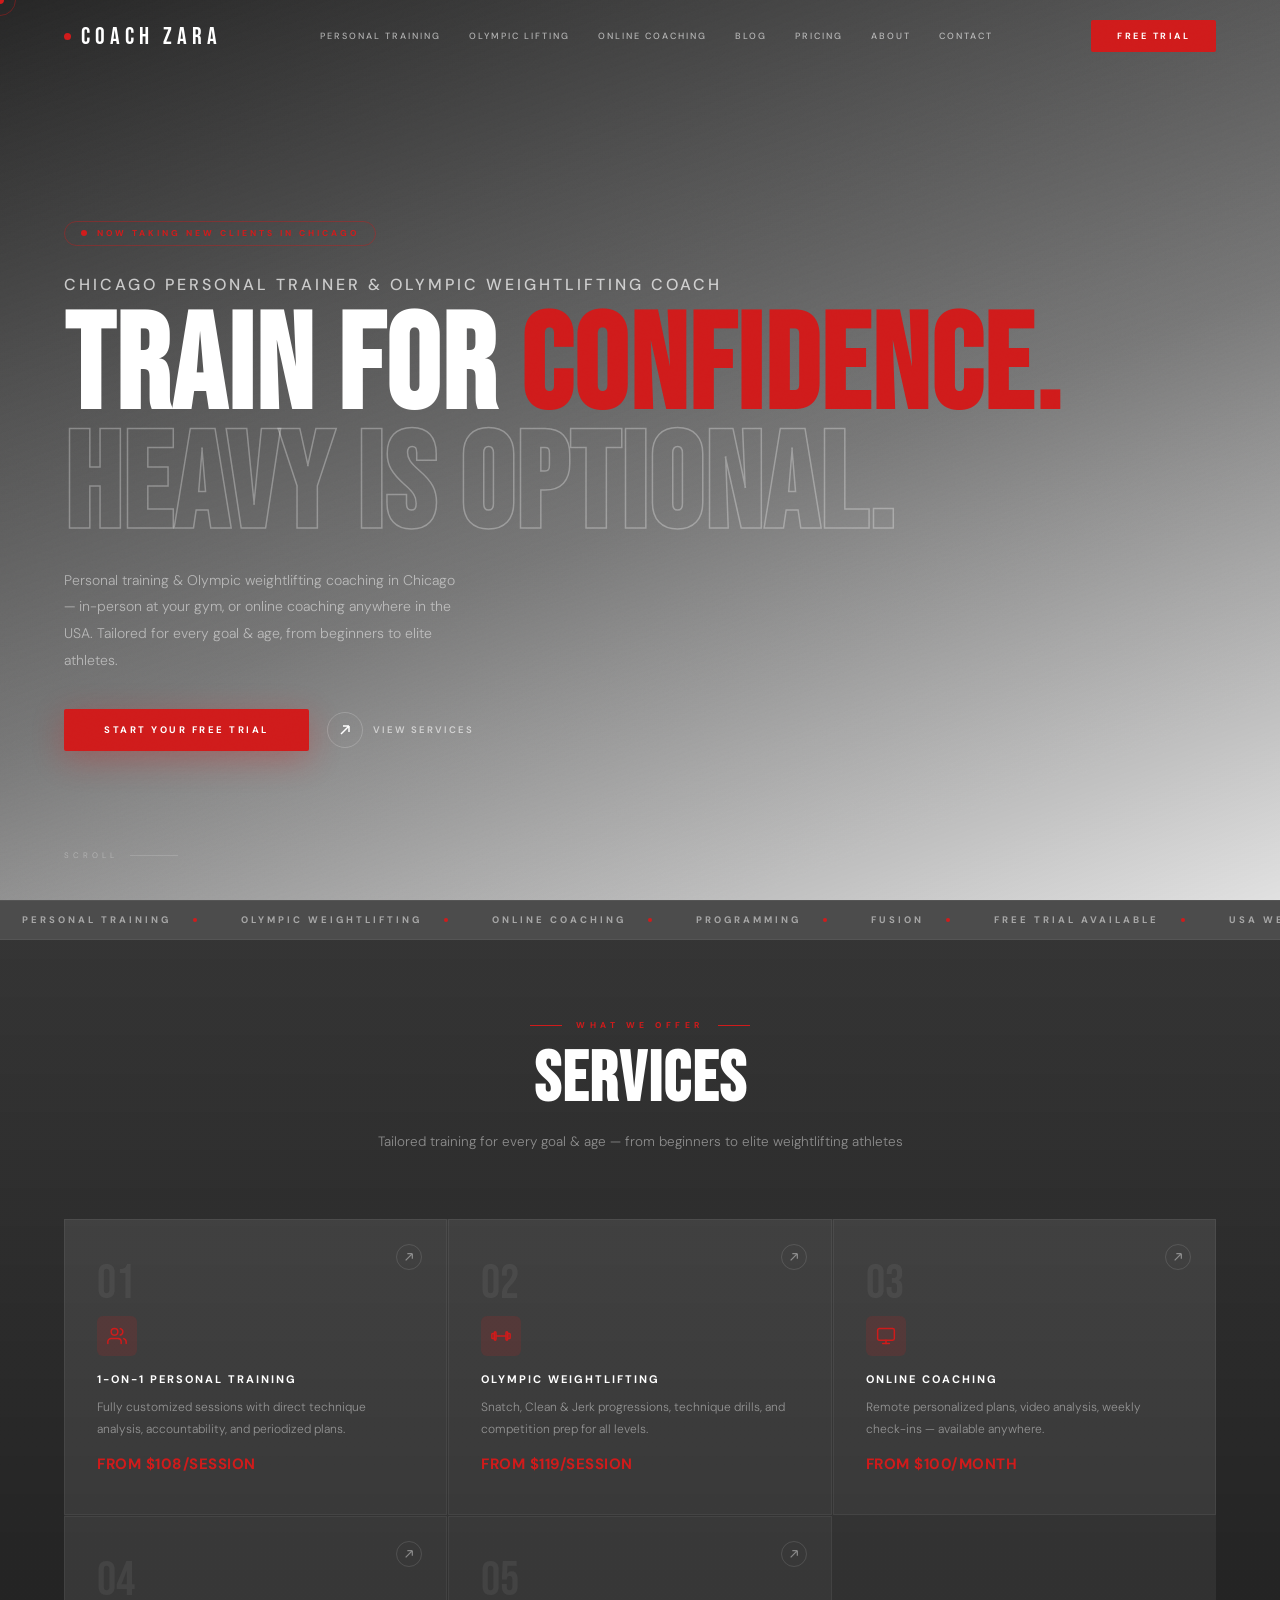
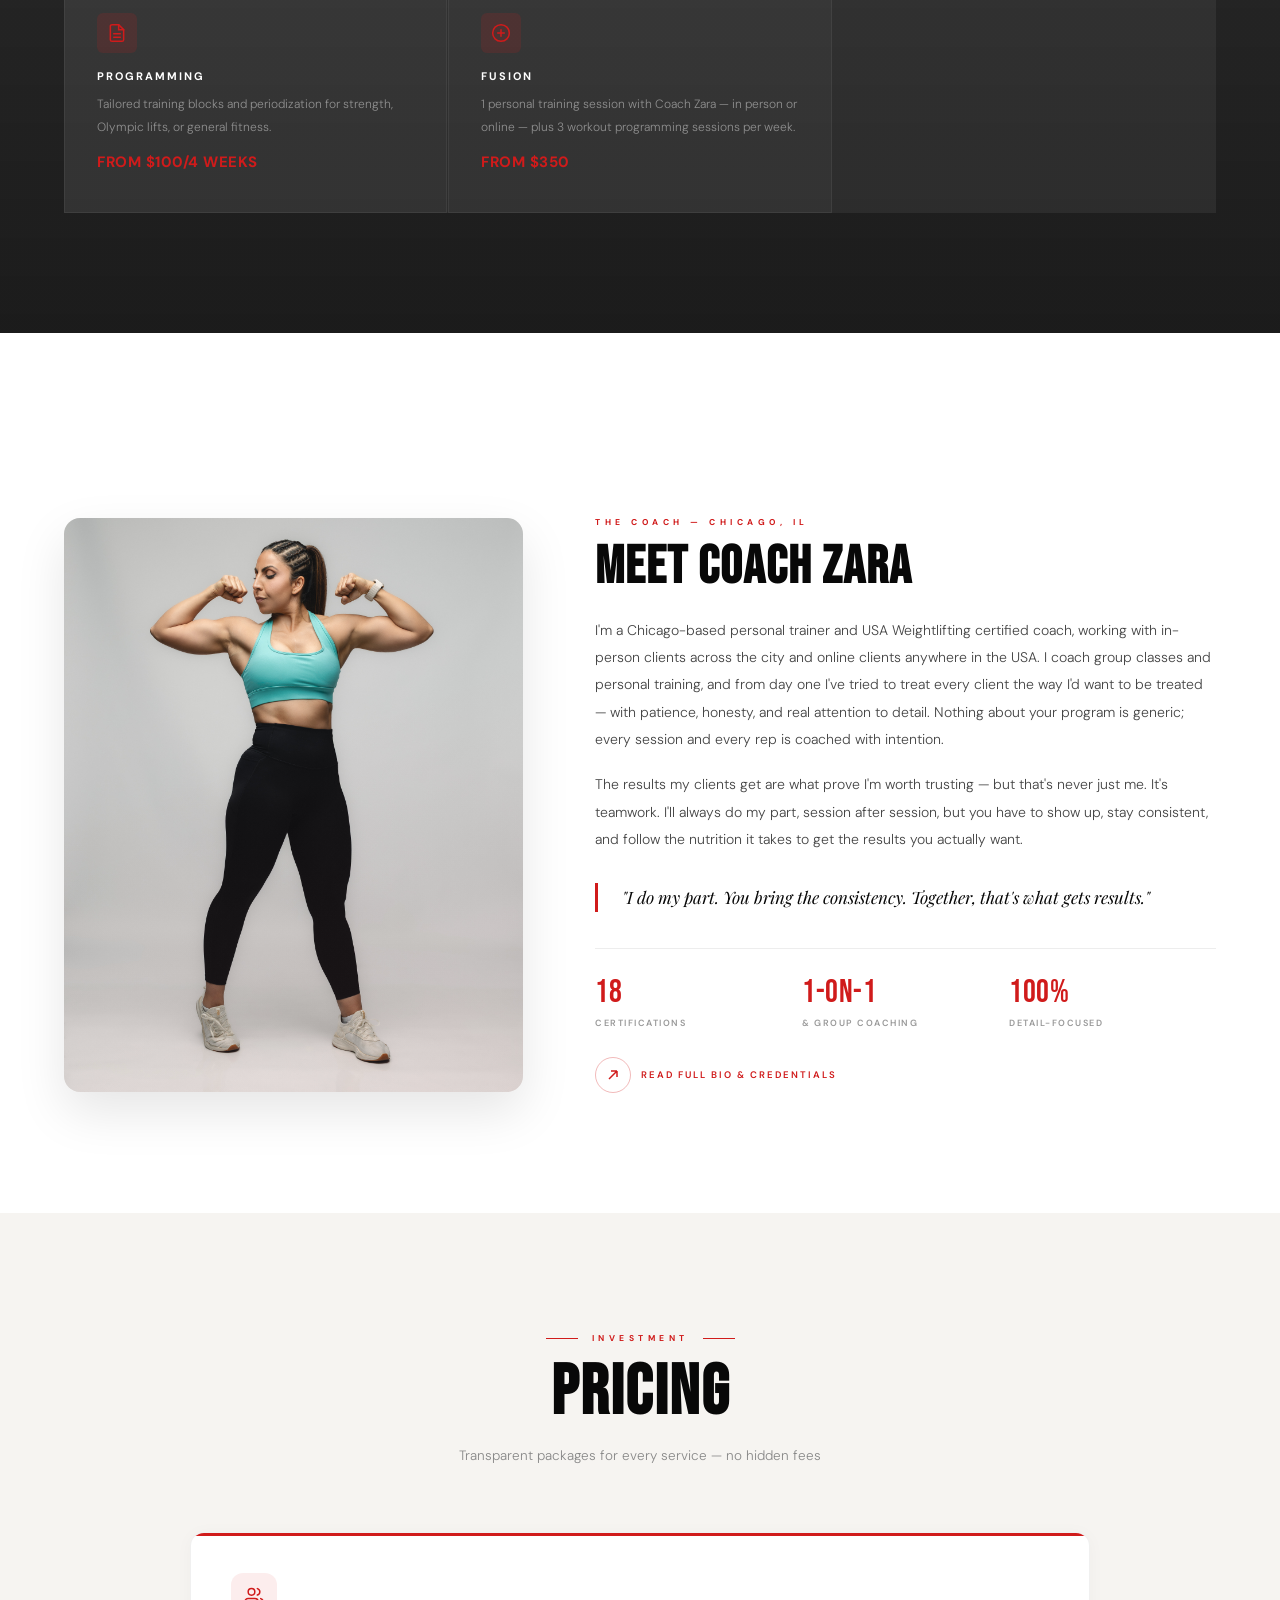
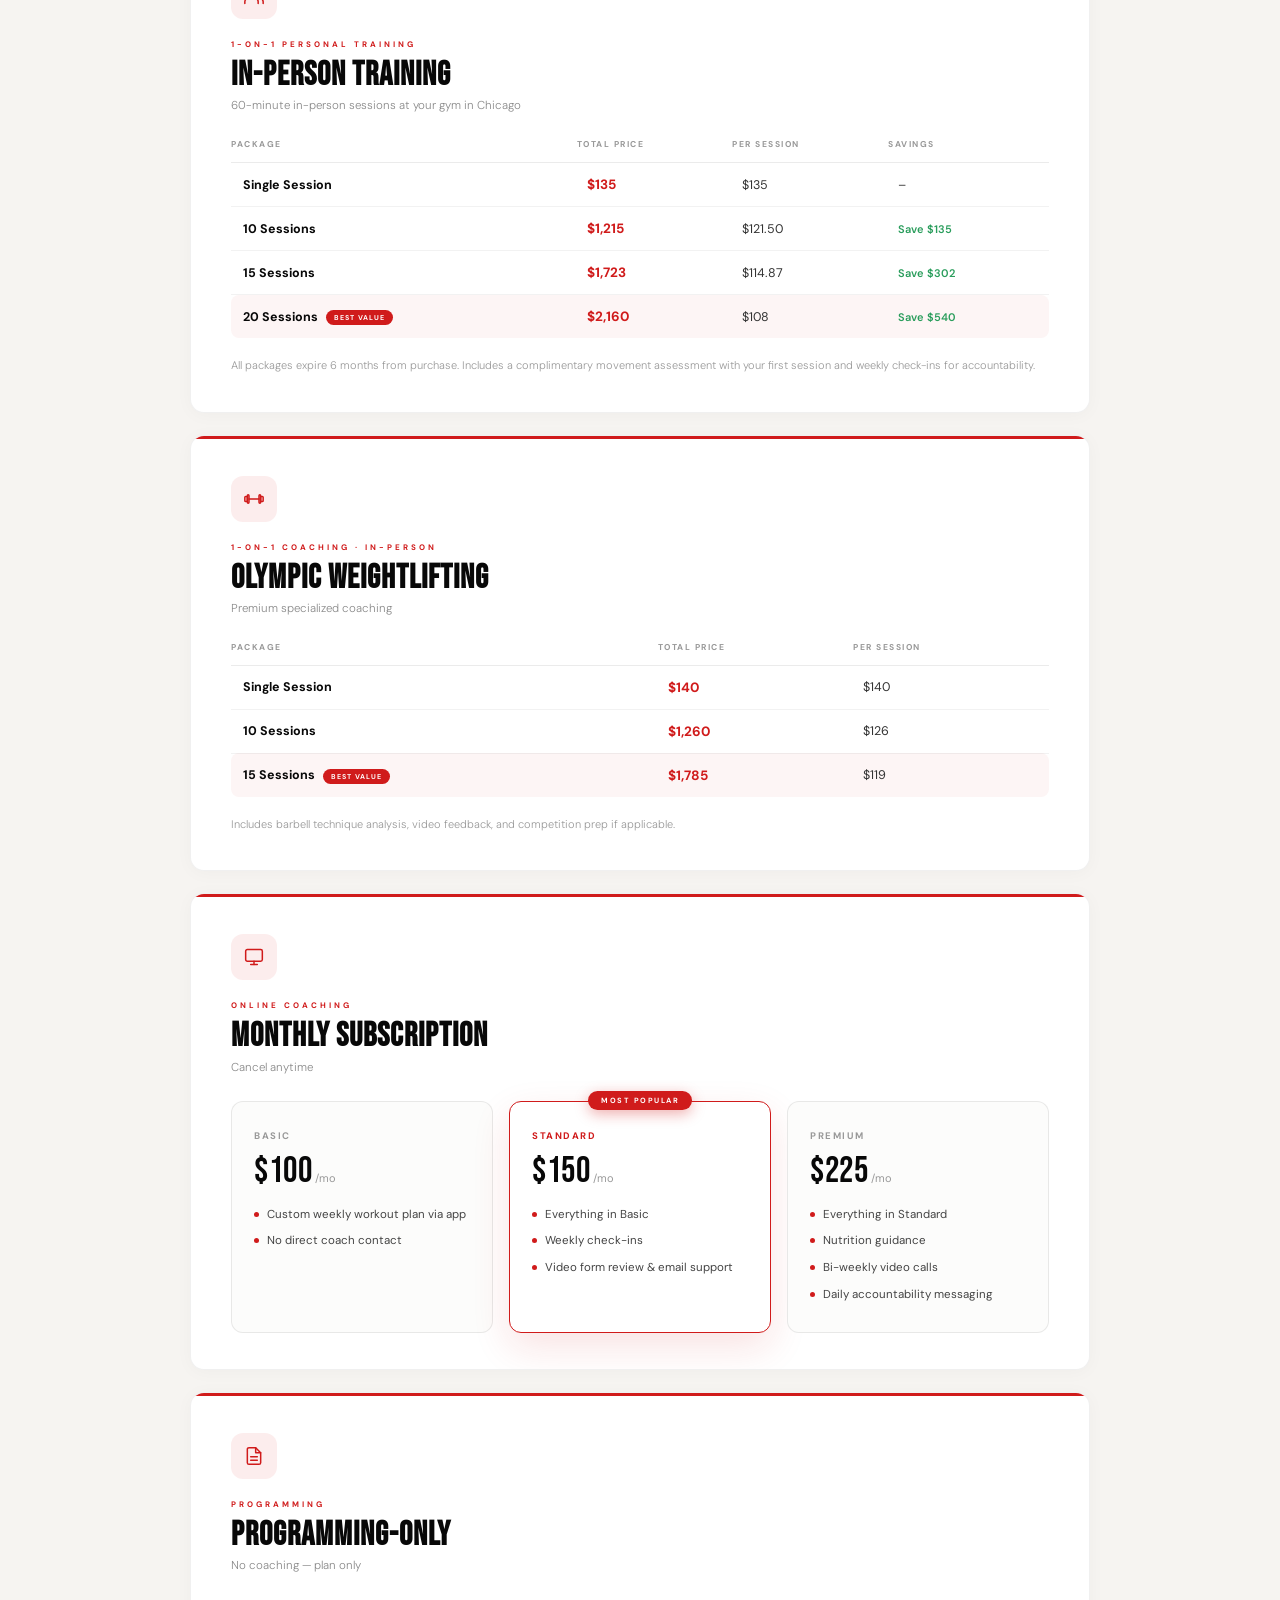
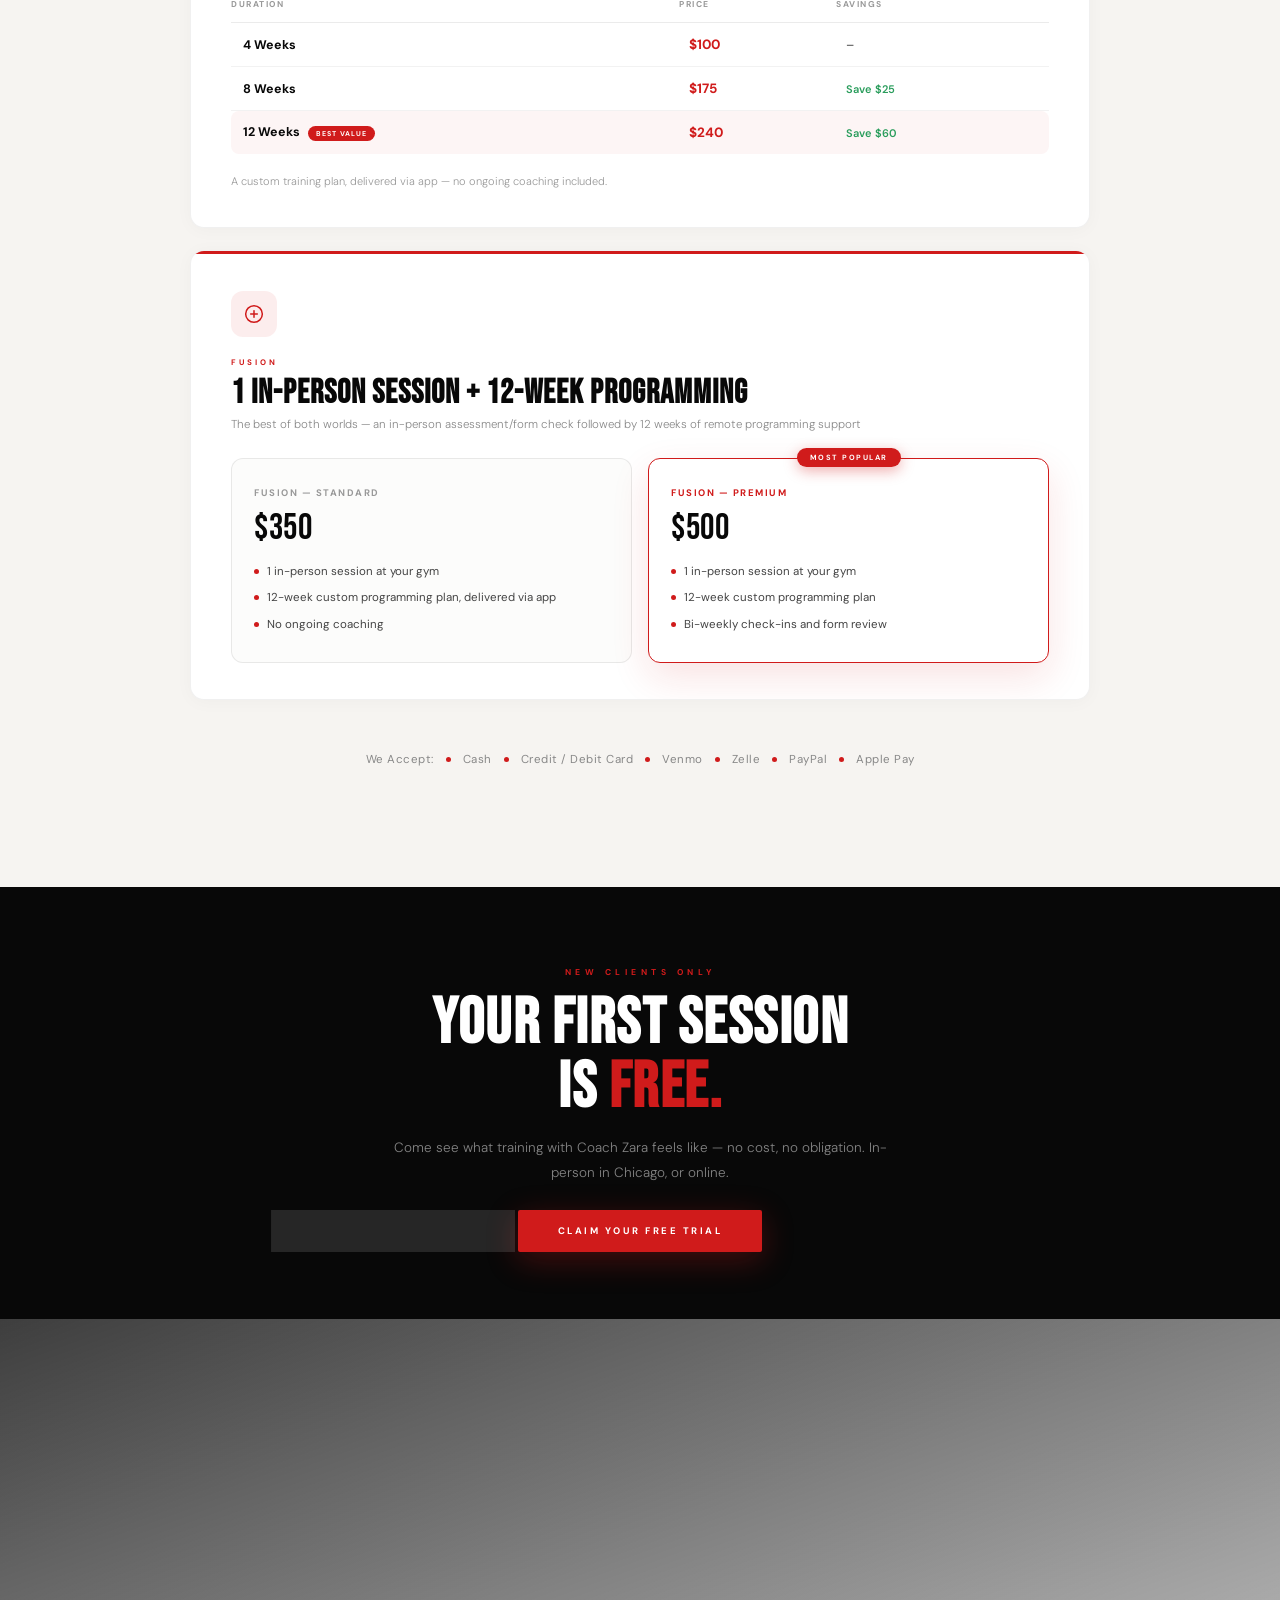
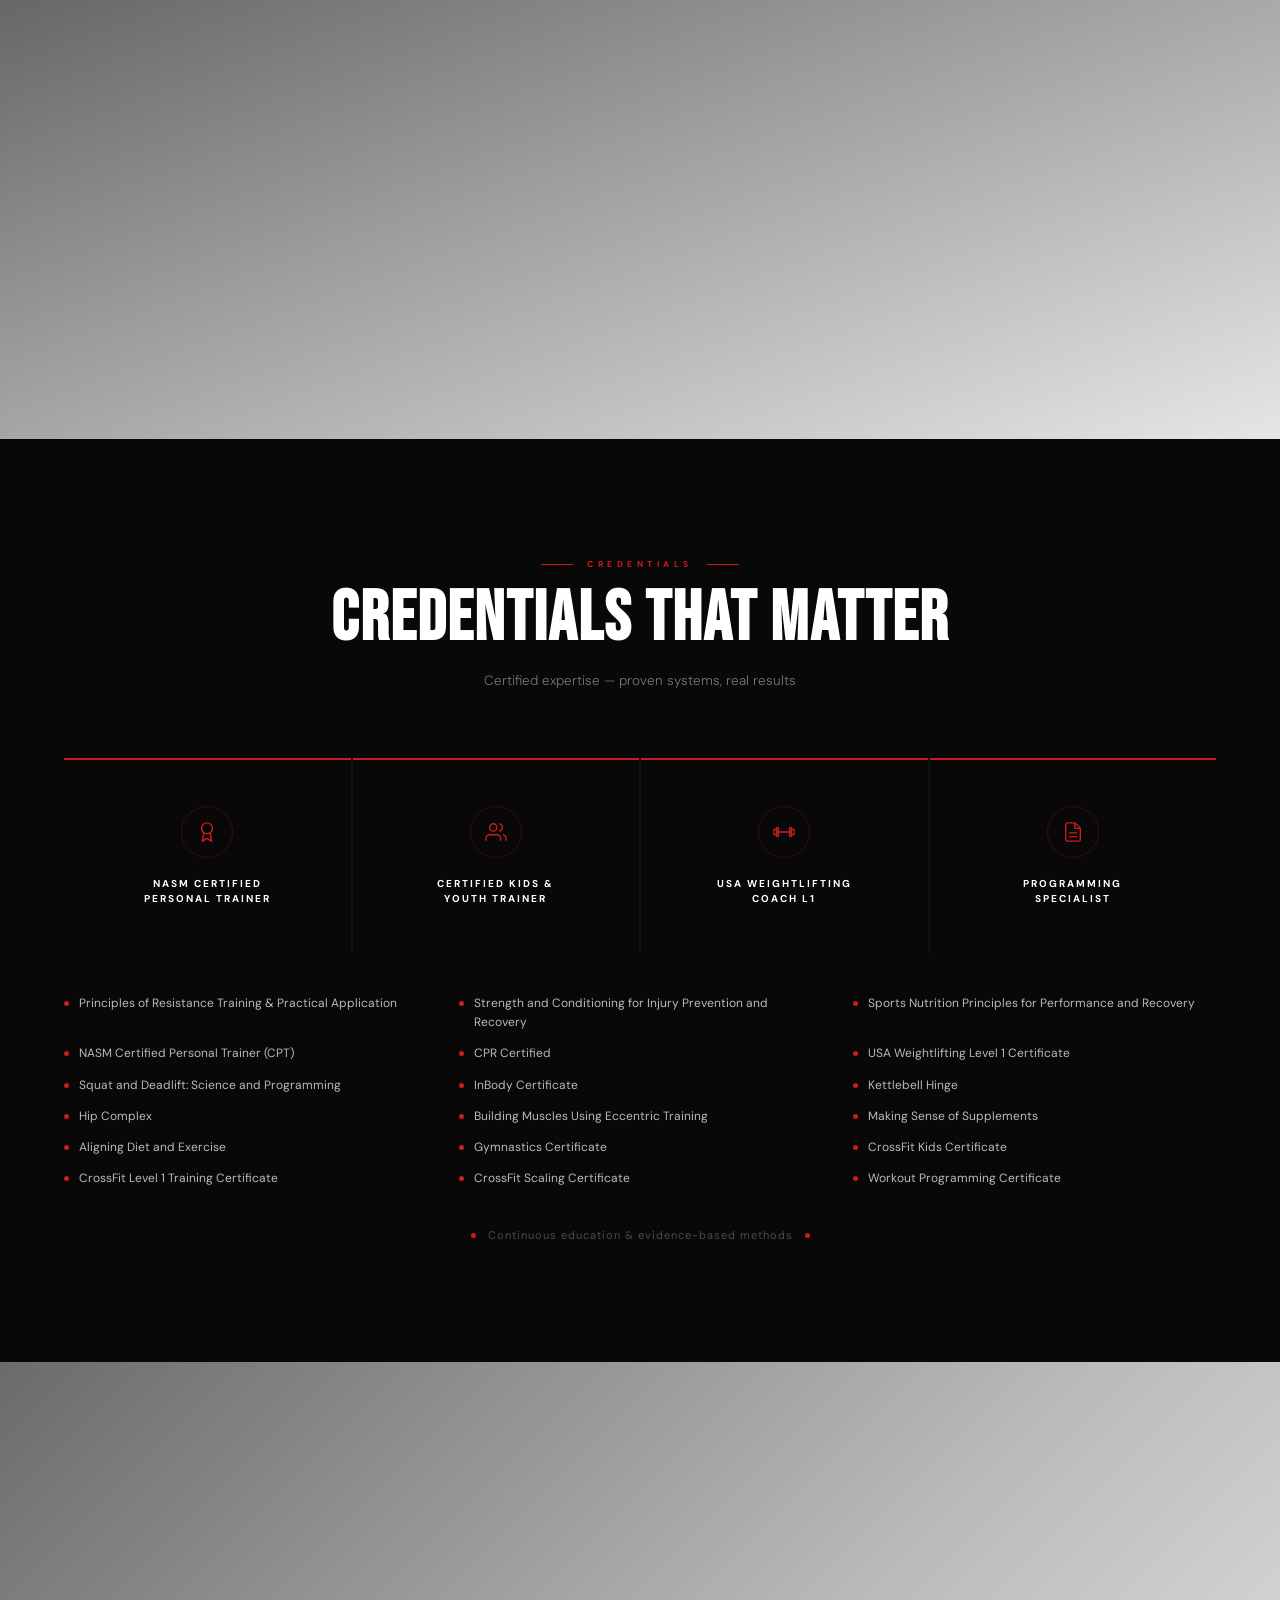
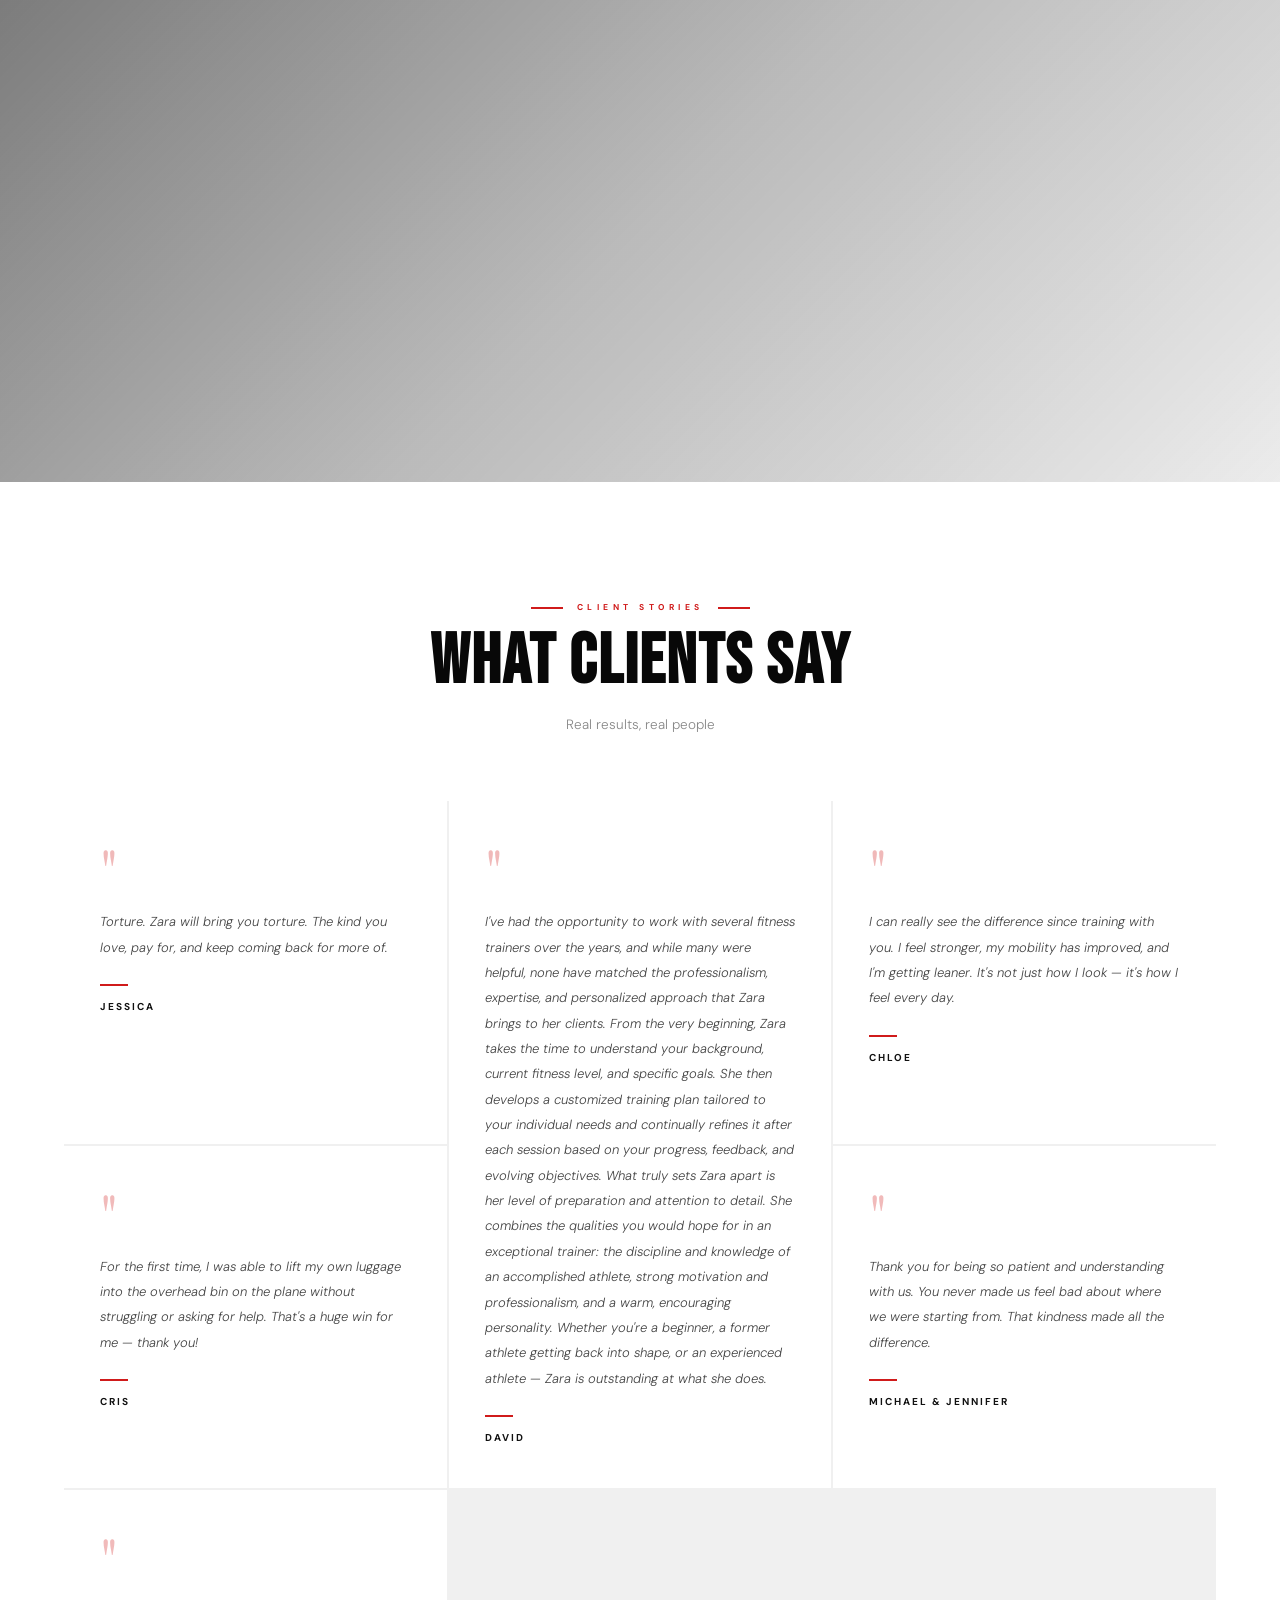
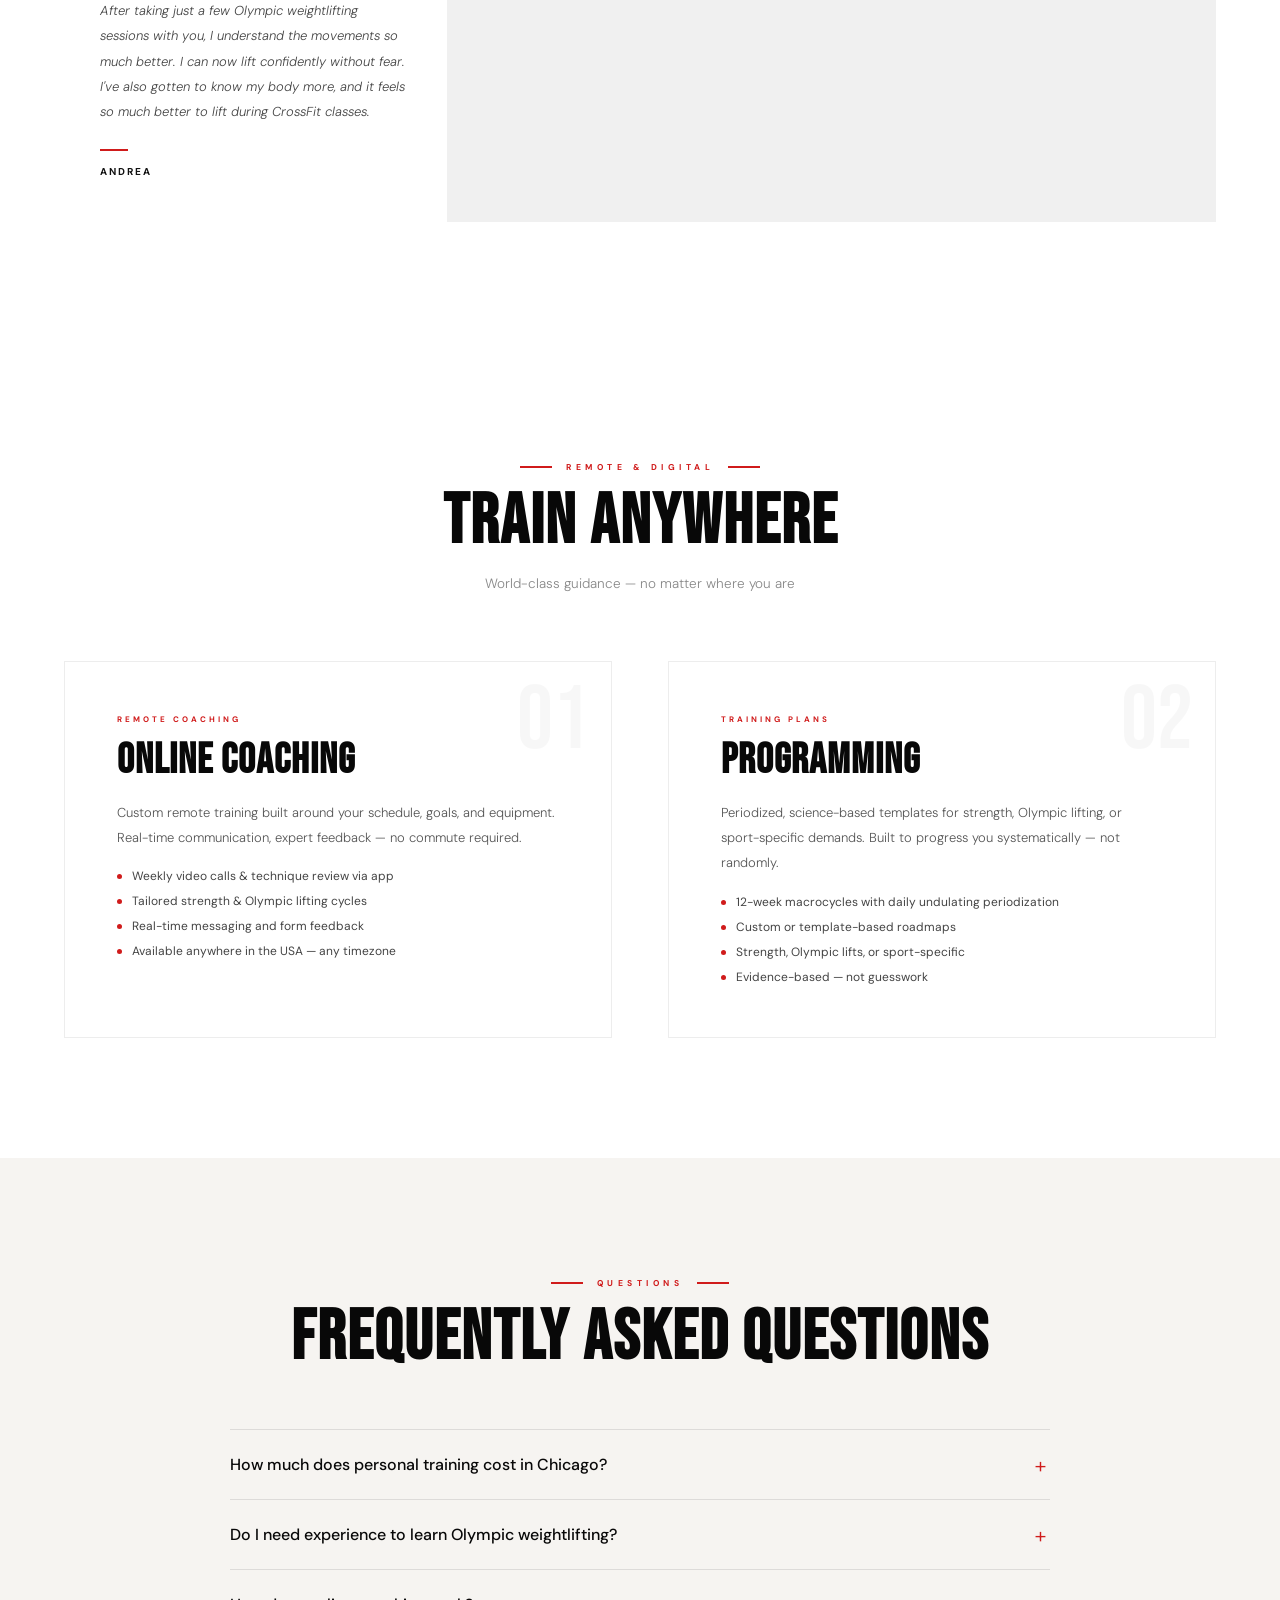
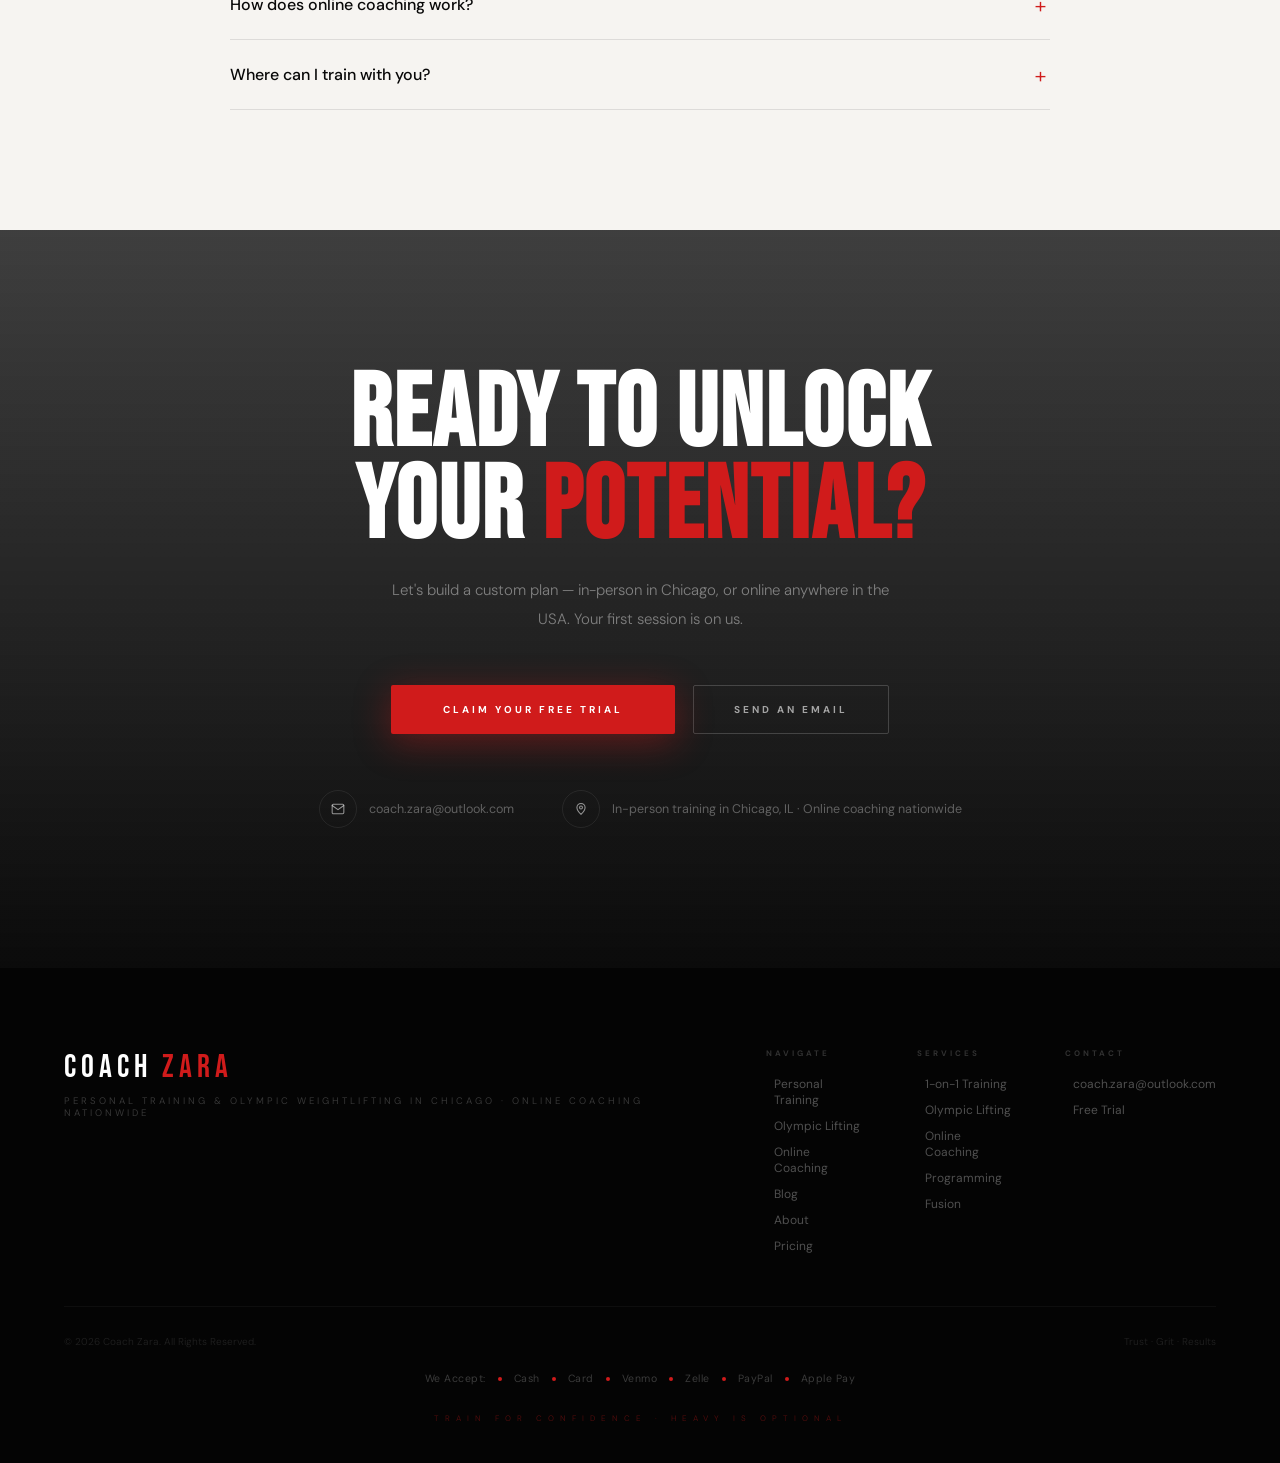
==== index.html @ 82819e19 "Add files via upload" ====
<!DOCTYPE html>
<html lang="en">
<head>
<meta charset="UTF-8">
<meta name="viewport" content="width=device-width, initial-scale=1.0">
<title>Personal Trainer & Olympic Weightlifting Coach in Chicago | Coach Zara</title>
<meta name="description" content="Elite in-person personal training and Olympic weightlifting coaching in Chicago, plus online coaching available anywhere in the USA. Certified trainer, free trial session.">
<link rel="canonical" href="https://coachzara.com/">
<meta property="og:title" content="Personal Trainer & Olympic Weightlifting Coach in Chicago | Coach Zara">
<meta property="og:description" content="Elite in-person personal training and Olympic weightlifting coaching in Chicago, plus online coaching available anywhere in the USA.">
<meta property="og:type" content="website">
<meta property="og:url" content="https://coachzara.com/">
<meta property="og:image" content="https://coachzara.com/coach-zara.jpg">
<meta name="twitter:card" content="summary_large_image">
<script type="application/ld+json">
{
  "@context": "https://schema.org",
  "@type": "ExerciseGym",
  "name": "Coach Zara",
  "description": "Elite personal training and Olympic weightlifting coaching in Chicago, with online coaching available nationwide.",
  "url": "https://coachzara.com/",
  "image": "https://coachzara.com/coach-zara.jpg",
  "email": "coach.zara@outlook.com",
  "areaServed": {
    "@type": "City",
    "name": "Chicago",
    "addressRegion": "IL"
  },
  "priceRange": "$$",
  "makesOffer": [
    { "@type": "Offer", "itemOffered": { "@type": "Service", "name": "1-on-1 Personal Training (In-Person, Chicago)" } },
    { "@type": "Offer", "itemOffered": { "@type": "Service", "name": "Olympic Weightlifting Coaching (In-Person, Chicago)" } },
    { "@type": "Offer", "itemOffered": { "@type": "Service", "name": "Online Coaching (Nationwide, USA)" } },
    { "@type": "Offer", "itemOffered": { "@type": "Service", "name": "Custom Programming" } }
  ]
}
</script>
<script type="application/ld+json">
{
  "@context": "https://schema.org",
  "@type": "FAQPage",
  "mainEntity": [
    {
      "@type": "Question",
      "name": "How much does personal training cost in Chicago?",
      "acceptedAnswer": {
        "@type": "Answer",
        "text": "Personal training in Chicago usually costs between $85 and $150 per session. My in-person sessions range from $108 to $135 depending on the package, Olympic weightlifting sessions from $119 to $140, and online coaching starts at $100 per month. Your first session is a free trial."
      }
    },
    {
      "@type": "Question",
      "name": "Do I need experience to learn Olympic weightlifting?",
      "acceptedAnswer": {
        "@type": "Answer",
        "text": "No. We can start from scratch. I teach the snatch and clean & jerk step by step, starting with the basic positions and building up at your pace, so beginners are welcome."
      }
    },
    {
      "@type": "Question",
      "name": "How does online coaching work?",
      "acceptedAnswer": {
        "@type": "Answer",
        "text": "We schedule your sessions and train together live over FaceTime, WhatsApp, Zoom, or whichever video app you prefer. All you need is access to free weight equipment."
      }
    },
    {
      "@type": "Question",
      "name": "Where can I train with you?",
      "acceptedAnswer": {
        "@type": "Answer",
        "text": "In person in Chicago, either at your gym or mine. Online coaching is also available anywhere in the USA."
      }
    }
  ]
}
</script>
<link rel="preconnect" href="https://fonts.googleapis.com">
<link href="https://fonts.googleapis.com/css2?family=Bebas+Neue&family=DM+Sans:ital,opsz,wght@0,9..40,200;0,9..40,300;0,9..40,400;0,9..40,500;0,9..40,700;1,9..40,300;1,9..40,400&family=Playfair+Display:ital,wght@1,400;1,700&display=swap" rel="stylesheet">
<link rel="stylesheet" href="style.css">
</head>
<body>

<div id="prog"></div>
<div id="zone-prog"></div>
<div id="cur"></div>
<div id="curR"></div>

<!-- LOADER -->
<div id="loader">
  <div class="ldr-name">COACH ZARA</div>
  <div class="ldr-rule"></div>
  <div class="ldr-sub">Elite Training · Olympic Lifting · Online Coaching</div>
</div>

<!-- NAV -->
<nav id="main-nav">
  <a href="index.html" class="nav-logo"><span class="nav-dot"></span>COACH ZARA</a>
  <ul class="nav-links">
    <li><a href="personal-training-chicago.html">Personal Training</a></li>
    <li><a href="olympic-weightlifting-chicago.html">Olympic Lifting</a></li>
    <li><a href="online-coaching.html">Online Coaching</a></li>
    <li><a href="blog.html">Blog</a></li>
    <li><a href="index.html#pricing">Pricing</a></li>
    <li><a href="about.html">About</a></li>
    <li><a href="index.html#contact">Contact</a></li>
  </ul>
  <a href="index.html#trial" class="nav-cta">Free Trial</a>
</nav>

<!-- ══════════════════════════════════════════════
  VIDEO ZONE — one video covers hero + marquee + services
  The video is sticky (stays on screen), all content
  scrolls over the top of it naturally.
  When you scroll past the end of #video-zone, the
  video disappears behind the next section.
══════════════════════════════════════════════ -->
<div id="video-zone">

  <!-- THE VIDEO — sticky, stays fixed to top while inside zone -->
  <div id="bg-video-wrap">
    <video id="v-main" muted playsinline preload="auto" autoplay="false">
      <source src="video1.mp4" type="video/mp4">
    </video>
    <div class="bg-overlay" id="bg-overlay"></div>
  </div>

  <!-- All content in this zone scrolls OVER the video -->
  <div class="zone-content">

    <!-- SECTION 1: HERO -->
    <section class="hero" id="home">
      <div class="hero-badge">
        <span class="hbdot"></span>
        <span class="hbtxt">Now Taking New Clients in Chicago</span>
      </div>
      <h1 class="hero-h1">
        <span class="hero-kw">Chicago Personal Trainer &amp; Olympic Weightlifting Coach</span>
        TRAIN FOR <span class="red">CONFIDENCE.</span><br>
        <span class="outline">HEAVY IS OPTIONAL.</span>
      </h1>
      <p class="hero-sub">Personal training & Olympic weightlifting coaching in Chicago — in-person at your gym, or online coaching anywhere in the USA. Tailored for every goal & age, from beginners to elite athletes.</p>
      <div class="hero-btns">
        <a href="#trial" class="btn-red">Start Your Free Trial</a>
        <a href="#services" class="btn-ghost">
          <div class="bgarr"><svg width="12" height="12" viewBox="0 0 12 12" fill="none" stroke="white" stroke-width="1.5"><path d="M2 10L10 2M10 2H4M10 2V8"/></svg></div>
          View Services
        </a>
      </div>
      <div class="hero-scroll-hint">
        <span>Scroll</span>
        <div class="scroll-line"></div>
      </div>
    </section>

    <!-- SECTION 2: MARQUEE -->
    <div class="marquee">
      <div class="mq-track">
        <div class="mq-item">Personal Training<span class="mq-sep"></span></div>
        <div class="mq-item">Olympic Weightlifting<span class="mq-sep"></span></div>
        <div class="mq-item">Online Coaching<span class="mq-sep"></span></div>
        <div class="mq-item">Programming<span class="mq-sep"></span></div>
        <div class="mq-item">Fusion<span class="mq-sep"></span></div>
        <div class="mq-item">Free Trial Available<span class="mq-sep"></span></div>
        <div class="mq-item">USA Weightlifting L1<span class="mq-sep"></span></div>
        <div class="mq-item">Programming Specialist<span class="mq-sep"></span></div>
        <div class="mq-item">Personal Training<span class="mq-sep"></span></div>
        <div class="mq-item">Olympic Weightlifting<span class="mq-sep"></span></div>
        <div class="mq-item">Online Coaching<span class="mq-sep"></span></div>
        <div class="mq-item">Programming<span class="mq-sep"></span></div>
        <div class="mq-item">Fusion<span class="mq-sep"></span></div>
        <div class="mq-item">Free Trial Available<span class="mq-sep"></span></div>
        <div class="mq-item">USA Weightlifting L1<span class="mq-sep"></span></div>
        <div class="mq-item">Programming Specialist<span class="mq-sep"></span></div>
      </div>
    </div>

    <!-- SECTION 3: SERVICES -->
    <section class="services" id="services" style="position:relative;">
      <div class="services-inner-bg"></div>
      <div class="services-content">
        <div class="seyebrow rv"><div class="ey-line"></div><span class="ey-txt">What We Offer</span><div class="ey-line"></div></div>
        <h2 class="sh2 light rv">SERVICES</h2>
        <p class="ssub light rv">Tailored training for every goal & age — from beginners to elite weightlifting athletes</p>
        <div class="svc-grid">
          <a href="personal-training-chicago.html" class="svc-card rv d1" style="display:block;text-decoration:none;color:inherit;"><div class="svc-z"><div class="svc-num">01</div><div class="svc-icon"><svg width="20" height="20" viewBox="0 0 24 24" fill="none" stroke-width="1.8" stroke-linecap="round" stroke-linejoin="round"><path d="M17 21v-2a4 4 0 00-4-4H5a4 4 0 00-4 4v2"/><circle cx="9" cy="7" r="4"/><path d="M23 21v-2a4 4 0 00-3-3.87M16 3.13a4 4 0 010 7.75"/></svg></div><p class="svc-name">1-on-1 Personal Training</p><p class="svc-desc">Fully customized sessions with direct technique analysis, accountability, and periodized plans.</p><p class="svc-price">From $108/session</p></div><div class="svc-arr"><svg width="10" height="10" viewBox="0 0 12 12" fill="none" stroke="rgba(255,255,255,.4)" stroke-width="1.5"><path d="M2 10L10 2M10 2H4M10 2V8"/></svg></div></a>
          <a href="olympic-weightlifting-chicago.html" class="svc-card rv d2" style="display:block;text-decoration:none;color:inherit;"><div class="svc-z"><div class="svc-num">02</div><div class="svc-icon"><svg width="20" height="20" viewBox="0 0 24 24" fill="none" stroke-width="1.8" stroke-linecap="round" stroke-linejoin="round"><line x1="6" y1="12" x2="18" y2="12"/><rect x="1" y="9" width="3" height="6" rx="1"/><rect x="4" y="7" width="2" height="10" rx="1"/><rect x="18" y="7" width="2" height="10" rx="1"/><rect x="20" y="9" width="3" height="6" rx="1"/></svg></div><p class="svc-name">Olympic Weightlifting</p><p class="svc-desc">Snatch, Clean &amp; Jerk progressions, technique drills, and competition prep for all levels.</p><p class="svc-price">From $119/session</p></div><div class="svc-arr"><svg width="10" height="10" viewBox="0 0 12 12" fill="none" stroke="rgba(255,255,255,.4)" stroke-width="1.5"><path d="M2 10L10 2M10 2H4M10 2V8"/></svg></div></a>
          <a href="online-coaching.html" class="svc-card rv d3" style="display:block;text-decoration:none;color:inherit;"><div class="svc-z"><div class="svc-num">03</div><div class="svc-icon"><svg width="20" height="20" viewBox="0 0 24 24" fill="none" stroke-width="1.8" stroke-linecap="round"><rect x="2" y="3" width="20" height="14" rx="2"/><line x1="8" y1="21" x2="16" y2="21"/><line x1="12" y1="17" x2="12" y2="21"/></svg></div><p class="svc-name">Online Coaching</p><p class="svc-desc">Remote personalized plans, video analysis, weekly check-ins — available anywhere.</p><p class="svc-price">From $100/month</p></div><div class="svc-arr"><svg width="10" height="10" viewBox="0 0 12 12" fill="none" stroke="rgba(255,255,255,.4)" stroke-width="1.5"><path d="M2 10L10 2M10 2H4M10 2V8"/></svg></div></a>
          <a href="online-coaching.html#programming" class="svc-card rv d1" style="display:block;text-decoration:none;color:inherit;"><div class="svc-z"><div class="svc-num">04</div><div class="svc-icon"><svg width="20" height="20" viewBox="0 0 24 24" fill="none" stroke-width="1.8" stroke-linecap="round"><path d="M14 2H6a2 2 0 00-2 2v16a2 2 0 002 2h12a2 2 0 002-2V8z"/><polyline points="14 2 14 8 20 8"/><line x1="16" y1="13" x2="8" y2="13"/><line x1="16" y1="17" x2="8" y2="17"/></svg></div><p class="svc-name">Programming</p><p class="svc-desc">Tailored training blocks and periodization for strength, Olympic lifts, or general fitness.</p><p class="svc-price">From $100/4 weeks</p></div><div class="svc-arr"><svg width="10" height="10" viewBox="0 0 12 12" fill="none" stroke="rgba(255,255,255,.4)" stroke-width="1.5"><path d="M2 10L10 2M10 2H4M10 2V8"/></svg></div></a>
          <a href="online-coaching.html#fusion" class="svc-card rv d2" style="display:block;text-decoration:none;color:inherit;"><div class="svc-z"><div class="svc-num">05</div><div class="svc-icon"><svg width="20" height="20" viewBox="0 0 24 24" fill="none" stroke-width="1.8" stroke-linecap="round"><path d="M8 12h8M12 8v8"/><circle cx="12" cy="12" r="10"/></svg></div><p class="svc-name">Fusion</p><p class="svc-desc">1 personal training session with Coach Zara — in person or online — plus 3 workout programming sessions per week.</p><p class="svc-price">From $350</p></div><div class="svc-arr"><svg width="10" height="10" viewBox="0 0 12 12" fill="none" stroke="rgba(255,255,255,.4)" stroke-width="1.5"><path d="M2 10L10 2M10 2H4M10 2V8"/></svg></div></a>
        </div>
      </div>
    </section>

  </div><!-- /zone-content -->
</div><!-- /video-zone -->

<!-- ══ FROM HERE DOWN: normal white page, no video ══ -->

<!-- ABOUT -->
<section class="about" id="about">
  <div class="about-grid">
    <div class="about-photo rv-l"><img src="coach-zara.jpg" alt="Coach Zara, certified personal trainer and Olympic weightlifting coach in Chicago" style="width:100%;height:100%;object-fit:cover;display:block;"></div>
    <div class="rv-r">
      <div class="about-eyebrow">The Coach — Chicago, IL</div>
      <h2 class="about-h">MEET COACH ZARA</h2>
      <p class="about-p">I'm a Chicago-based personal trainer and USA Weightlifting certified coach, working with in-person clients across the city and online clients anywhere in the USA. I coach group classes and personal training, and from day one I've tried to treat every client the way I'd want to be treated — with patience, honesty, and real attention to detail. Nothing about your program is generic; every session and every rep is coached with intention.</p>
      <p class="about-p">The results my clients get are what prove I'm worth trusting — but that's never just me. It's teamwork. I'll always do my part, session after session, but you have to show up, stay consistent, and follow the nutrition it takes to get the results you actually want.</p>
      <div class="about-quote">
        <p>"I do my part. You bring the consistency. Together, that's what gets results."</p>
      </div>
      <div class="about-stats">
        <div class="about-stat"><div class="about-stat-num">18</div><div class="about-stat-lbl">Certifications</div></div>
        <div class="about-stat"><div class="about-stat-num">1-on-1</div><div class="about-stat-lbl">& Group Coaching</div></div>
        <div class="about-stat"><div class="about-stat-num">100%</div><div class="about-stat-lbl">Detail-Focused</div></div>
      </div>
      <div style="margin-top:28px;"><a href="about.html" class="btn-ghost" style="color:var(--red);"><div class="bgarr" style="border-color:rgba(208,27,27,.3);"><svg width="12" height="12" viewBox="0 0 12 12" fill="none" stroke="#D01B1B" stroke-width="1.5"><path d="M2 10L10 2M10 2H4M10 2V8"/></svg></div>Read Full Bio & Credentials</a></div>
    </div>
  </div>
</section>

<!-- PRICING -->
<section class="pricing" id="pricing">
  <div class="seyebrow rv"><div class="ey-line"></div><span class="ey-txt">Investment</span><div class="ey-line"></div></div>
  <h2 class="sh2 dark rv">PRICING</h2>
  <p class="ssub dark rv">Transparent packages for every service — no hidden fees</p>

  <div class="price-grid">

    <!-- In-Person Personal Training -->
    <div class="price-card rv d1">
      <div class="price-icon"><svg width="20" height="20" viewBox="0 0 24 24" fill="none" stroke-width="1.8" stroke-linecap="round" stroke-linejoin="round"><path d="M17 21v-2a4 4 0 00-4-4H5a4 4 0 00-4 4v2"/><circle cx="9" cy="7" r="4"/><path d="M23 21v-2a4 4 0 00-3-3.87M16 3.13a4 4 0 010 7.75"/></svg></div>
      <div class="price-tag">1-on-1 Personal Training</div>
      <h3 class="price-h">IN-PERSON TRAINING</h3>
      <p class="price-note">60-minute in-person sessions at your gym in Chicago</p>
      <table class="price-table">
        <tr><th>Package</th><th>Total Price</th><th>Per Session</th><th>Savings</th></tr>
        <tr><td class="pt-pkg">Single Session</td><td class="pt-price">$135</td><td>$135</td><td>–</td></tr>
        <tr><td class="pt-pkg">10 Sessions</td><td class="pt-price">$1,215</td><td>$121.50</td><td class="pt-save">Save $135</td></tr>
        <tr><td class="pt-pkg">15 Sessions</td><td class="pt-price">$1,723</td><td>$114.87</td><td class="pt-save">Save $302</td></tr>
        <tr class="pt-best"><td class="pt-pkg">20 Sessions<span class="pt-badge">Best Value</span></td><td class="pt-price">$2,160</td><td>$108</td><td class="pt-save">Save $540</td></tr>
      </table>
      <p class="price-fine">All packages expire 6 months from purchase. Includes a complimentary movement assessment with your first session and weekly check-ins for accountability.</p>
    </div>

    <!-- Olympic Weightlifting -->
    <div class="price-card rv d2">
      <div class="price-icon"><svg width="20" height="20" viewBox="0 0 24 24" fill="none" stroke-width="1.8" stroke-linecap="round" stroke-linejoin="round"><line x1="6" y1="12" x2="18" y2="12"/><rect x="1" y="9" width="3" height="6" rx="1"/><rect x="4" y="7" width="2" height="10" rx="1"/><rect x="18" y="7" width="2" height="10" rx="1"/><rect x="20" y="9" width="3" height="6" rx="1"/></svg></div>
      <div class="price-tag">1-on-1 Coaching · In-Person</div>
      <h3 class="price-h">OLYMPIC WEIGHTLIFTING</h3>
      <p class="price-note">Premium specialized coaching</p>
      <table class="price-table">
        <tr><th>Package</th><th>Total Price</th><th>Per Session</th></tr>
        <tr><td class="pt-pkg">Single Session</td><td class="pt-price">$140</td><td>$140</td></tr>
        <tr><td class="pt-pkg">10 Sessions</td><td class="pt-price">$1,260</td><td>$126</td></tr>
        <tr class="pt-best"><td class="pt-pkg">15 Sessions<span class="pt-badge">Best Value</span></td><td class="pt-price">$1,785</td><td>$119</td></tr>
      </table>
      <p class="price-fine">Includes barbell technique analysis, video feedback, and competition prep if applicable.</p>
    </div>

    <!-- Online Coaching -->
    <div class="price-card full rv d1">
      <div class="price-icon"><svg width="20" height="20" viewBox="0 0 24 24" fill="none" stroke-width="1.8" stroke-linecap="round" stroke-linejoin="round"><rect x="2" y="3" width="20" height="14" rx="2"/><line x1="8" y1="21" x2="16" y2="21"/><line x1="12" y1="17" x2="12" y2="21"/></svg></div>
      <div class="price-tag">Online Coaching</div>
      <h3 class="price-h">MONTHLY SUBSCRIPTION</h3>
      <p class="price-note">Cancel anytime</p>
      <div class="tier-grid">
        <div class="tier">
          <div class="tier-name">Basic</div>
          <div class="tier-price">$100<span>/mo</span></div>
          <ul class="tier-list">
            <li>Custom weekly workout plan via app</li>
            <li>No direct coach contact</li>
          </ul>
        </div>
        <div class="tier popular">
          <div class="tier-badge">Most Popular</div>
          <div class="tier-name">Standard</div>
          <div class="tier-price">$150<span>/mo</span></div>
          <ul class="tier-list">
            <li>Everything in Basic</li>
            <li>Weekly check-ins</li>
            <li>Video form review & email support</li>
          </ul>
        </div>
        <div class="tier">
          <div class="tier-name">Premium</div>
          <div class="tier-price">$225<span>/mo</span></div>
          <ul class="tier-list">
            <li>Everything in Standard</li>
            <li>Nutrition guidance</li>
            <li>Bi-weekly video calls</li>
            <li>Daily accountability messaging</li>
          </ul>
        </div>
      </div>
    </div>

    <!-- Programming Only -->
    <div class="price-card rv d2">
      <div class="price-icon"><svg width="20" height="20" viewBox="0 0 24 24" fill="none" stroke-width="1.8" stroke-linecap="round" stroke-linejoin="round"><path d="M14 2H6a2 2 0 00-2 2v16a2 2 0 002 2h12a2 2 0 002-2V8z"/><polyline points="14 2 14 8 20 8"/><line x1="16" y1="13" x2="8" y2="13"/><line x1="16" y1="17" x2="8" y2="17"/></svg></div>
      <div class="price-tag">Programming</div>
      <h3 class="price-h">PROGRAMMING-ONLY</h3>
      <p class="price-note">No coaching — plan only</p>
      <table class="price-table">
        <tr><th>Duration</th><th>Price</th><th>Savings</th></tr>
        <tr><td class="pt-pkg">4 Weeks</td><td class="pt-price">$100</td><td>–</td></tr>
        <tr><td class="pt-pkg">8 Weeks</td><td class="pt-price">$175</td><td class="pt-save">Save $25</td></tr>
        <tr class="pt-best"><td class="pt-pkg">12 Weeks<span class="pt-badge">Best Value</span></td><td class="pt-price">$240</td><td class="pt-save">Save $60</td></tr>
      </table>
      <p class="price-fine">A custom training plan, delivered via app — no ongoing coaching included.</p>
    </div>

    <!-- Fusion -->
    <div class="price-card full rv d3">
      <div class="price-icon"><svg width="20" height="20" viewBox="0 0 24 24" fill="none" stroke-width="1.8" stroke-linecap="round" stroke-linejoin="round"><path d="M8 12h8M12 8v8"/><circle cx="12" cy="12" r="10"/></svg></div>
      <div class="price-tag">Fusion</div>
      <h3 class="price-h">1 IN-PERSON SESSION + 12-WEEK PROGRAMMING</h3>
      <p class="price-note">The best of both worlds — an in-person assessment/form check followed by 12 weeks of remote programming support</p>
      <div class="tier-grid two">
        <div class="tier">
          <div class="tier-name">Fusion — Standard</div>
          <div class="tier-price">$350</div>
          <ul class="tier-list">
            <li>1 in-person session at your gym</li>
            <li>12-week custom programming plan, delivered via app</li>
            <li>No ongoing coaching</li>
          </ul>
        </div>
        <div class="tier popular">
          <div class="tier-badge">Most Popular</div>
          <div class="tier-name">Fusion — Premium</div>
          <div class="tier-price">$500</div>
          <ul class="tier-list">
            <li>1 in-person session at your gym</li>
            <li>12-week custom programming plan</li>
            <li>Bi-weekly check-ins and form review</li>
          </ul>
        </div>
      </div>
    </div>

  </div>

  <div class="price-payment rv">
    <span>We Accept:</span><div class="pdot"></div><span>Cash</span><div class="pdot"></div><span>Credit / Debit Card</span><div class="pdot"></div><span>Venmo</span><div class="pdot"></div><span>Zelle</span><div class="pdot"></div><span>PayPal</span><div class="pdot"></div><span>Apple Pay</span>
  </div>
</section>

<!-- FREE TRIAL BANNER -->
<section class="trial-banner" id="trial">
  <div class="trial-eye">New Clients Only</div>
  <h2 class="trial-h">YOUR FIRST SESSION<br>IS <span class="red">FREE.</span></h2>
  <p class="trial-p">Come see what training with Coach Zara feels like — no cost, no obligation. In-person in Chicago, or online.</p>
  <a href="mailto:coach.zara@outlook.com?subject=Free%20Trial%20Session" class="btn-red">Claim Your Free Trial</a>
</section>

<!-- VIDEO BREAK 1 — new video, scrub -->
<div id="vb1-box" style="position:relative;width:100%;height:80vh;overflow:hidden;display:block;">
  <video id="v-break1" muted playsinline preload="auto"
    style="position:absolute;top:0;left:0;width:100%;height:100%;object-fit:cover;display:block;z-index:0;">
    <source src="video2.mp4" type="video/mp4">
  </video>
  <div style="position:absolute;inset:0;background:linear-gradient(160deg,rgba(8,8,8,.78) 0%,rgba(8,8,8,.4) 55%,rgba(8,8,8,.1) 100%);z-index:1;pointer-events:none;"></div>
  <div style="position:absolute;inset:0;display:flex;flex-direction:column;justify-content:center;padding:0 64px;z-index:2;">
    <div class="break-text-inner" id="bt1-inner">
      <div class="bt-eye">Elite Coaching · Every Rep Counts</div>
      <div class="bt-h">YOUR POTENTIAL<br>IS UNLIMITED</div>
      <p class="bt-p">Whether you're stepping into a gym for the first time or preparing for the podium — Coach Zara builds champions at every level.</p>
    </div>
  </div>
  <div id="vb1-prog" style="position:absolute;bottom:0;left:0;height:3px;background:var(--red);width:0%;z-index:3;"></div>
</div>

<!-- CERTS -->
<section class="certs" id="certs">
  <div class="seyebrow rv"><div class="ey-line"></div><span class="ey-txt">Credentials</span><div class="ey-line"></div></div>
  <h2 class="sh2 light rv">CREDENTIALS THAT MATTER</h2>
  <p class="ssub light rv">Certified expertise — proven systems, real results</p>
  <div class="certs-grid">
    <div class="cert rv d1"><div class="ci-box"><svg width="22" height="22" viewBox="0 0 24 24" fill="none" stroke-width="1.5" stroke-linecap="round"><circle cx="12" cy="8" r="6"/><path d="M15.477 12.89L17 22l-5-3-5 3 1.523-9.11"/></svg></div><div class="cert-name">NASM Certified<br>Personal Trainer</div></div>
    <div class="cert rv d2"><div class="ci-box"><svg width="22" height="22" viewBox="0 0 24 24" fill="none" stroke-width="1.5" stroke-linecap="round"><path d="M17 21v-2a4 4 0 00-4-4H5a4 4 0 00-4 4v2"/><circle cx="9" cy="7" r="4"/><path d="M23 21v-2a4 4 0 00-3-3.87M16 3.13a4 4 0 010 7.75"/></svg></div><div class="cert-name">Certified Kids &<br>Youth Trainer</div></div>
    <div class="cert rv d3"><div class="ci-box"><svg width="22" height="22" viewBox="0 0 24 24" fill="none" stroke-width="1.5" stroke-linecap="round" stroke-linejoin="round"><line x1="6" y1="12" x2="18" y2="12"/><rect x="1" y="9" width="3" height="6" rx="1"/><rect x="4" y="7" width="2" height="10" rx="1"/><rect x="18" y="7" width="2" height="10" rx="1"/><rect x="20" y="9" width="3" height="6" rx="1"/></svg></div><div class="cert-name">USA Weightlifting<br>Coach L1</div></div>
    <div class="cert rv d4"><div class="ci-box"><svg width="22" height="22" viewBox="0 0 24 24" fill="none" stroke-width="1.5" stroke-linecap="round"><path d="M14 2H6a2 2 0 00-2 2v16a2 2 0 002 2h12a2 2 0 002-2V8z"/><polyline points="14 2 14 8 20 8"/><line x1="16" y1="13" x2="8" y2="13"/><line x1="16" y1="17" x2="8" y2="17"/></svg></div><div class="cert-name">Programming<br>Specialist</div></div>
  </div>
  <ul class="cert-list rv">
    <li>Principles of Resistance Training &amp; Practical Application</li>
    <li>Strength and Conditioning for Injury Prevention and Recovery</li>
    <li>Sports Nutrition Principles for Performance and Recovery</li>
    <li>NASM Certified Personal Trainer (CPT)</li>
    <li>CPR Certified</li>
    <li>USA Weightlifting Level 1 Certificate</li>
    <li>Squat and Deadlift: Science and Programming</li>
    <li>InBody Certificate</li>
    <li>Kettlebell Hinge</li>
    <li>Hip Complex</li>
    <li>Building Muscles Using Eccentric Training</li>
    <li>Making Sense of Supplements</li>
    <li>Aligning Diet and Exercise</li>
    <li>Gymnastics Certificate</li>
    <li>CrossFit Kids Certificate</li>
    <li>CrossFit Level 1 Training Certificate</li>
    <li>CrossFit Scaling Certificate</li>
    <li>Workout Programming Certificate</li>
  </ul>
  <div class="cert-extra rv"><div class="cedot"></div><span>Continuous education & evidence-based methods</span><div class="cedot"></div></div>
</section>

<!-- VIDEO BREAK 2 — video 2, scrub -->
<div id="vb2-box" style="position:relative;width:100%;height:80vh;overflow:hidden;display:block;">
  <video id="v-break2" muted playsinline preload="auto"
    style="position:absolute;top:0;left:0;width:100%;height:100%;object-fit:cover;display:block;z-index:0;">
    <source src="video1.mp4" type="video/mp4">
  </video>
  <div style="position:absolute;inset:0;background:linear-gradient(135deg,rgba(8,8,8,.6) 0%,rgba(8,8,8,.28) 55%,rgba(8,8,8,.08) 100%);z-index:1;pointer-events:none;"></div>
  <div style="position:absolute;inset:0;display:flex;flex-direction:column;justify-content:center;align-items:flex-end;text-align:right;padding:0 64px;z-index:2;">
    <div class="bt-right-inner" id="bt2-inner">
      <p class="bt-q">"It's not about being the <em>strongest</em> in the room. It's about being stronger than you were <em>yesterday</em>."</p>
      <div class="bt-by">— Coach Zara</div>
    </div>
  </div>
  <div id="vb2-prog" style="position:absolute;bottom:0;left:0;height:3px;background:var(--red);width:0%;z-index:3;"></div>
</div>

<!-- TESTIMONIALS -->
<section style="background:#fff;padding:120px 64px;">
  <div class="seyebrow rv"><div class="ey-line"></div><span class="ey-txt">Client Stories</span><div class="ey-line"></div></div>
  <h2 class="sh2 dark rv">WHAT CLIENTS SAY</h2>
  <p class="ssub dark rv" style="margin-bottom:64px;">Real results, real people</p>

  <div style="display:grid;grid-template-columns:repeat(3,1fr);gap:2px;background:rgba(0,0,0,.06);max-width:1240px;margin:64px auto 0;" class="testi-grid-wrap">

    <div class="rv d1" style="background:#fff;padding:44px 36px;position:relative;">
      <div style="font-size:60px;font-family:'Playfair Display',serif;color:var(--red);line-height:.8;margin-bottom:16px;opacity:.3;">"</div>
      <p style="font-size:13px;color:#444;line-height:1.95;font-weight:300;font-style:italic;margin-bottom:24px;">Torture. Zara will bring you torture. The kind you love, pay for, and keep coming back for more of.</p>
      <div style="width:28px;height:2px;background:var(--red);margin-bottom:14px;"></div>
      <div style="font-size:10px;font-weight:700;letter-spacing:2px;text-transform:uppercase;color:#111;">Jessica</div>
    </div>

    <div class="rv d2" style="background:#fff;padding:44px 36px;position:relative;grid-row:span 2;">
      <div style="font-size:60px;font-family:'Playfair Display',serif;color:var(--red);line-height:.8;margin-bottom:16px;opacity:.3;">"</div>
      <p style="font-size:13px;color:#444;line-height:1.95;font-weight:300;font-style:italic;margin-bottom:24px;">I've had the opportunity to work with several fitness trainers over the years, and while many were helpful, none have matched the professionalism, expertise, and personalized approach that Zara brings to her clients. From the very beginning, Zara takes the time to understand your background, current fitness level, and specific goals. She then develops a customized training plan tailored to your individual needs and continually refines it after each session based on your progress, feedback, and evolving objectives. What truly sets Zara apart is her level of preparation and attention to detail. She combines the qualities you would hope for in an exceptional trainer: the discipline and knowledge of an accomplished athlete, strong motivation and professionalism, and a warm, encouraging personality. Whether you're a beginner, a former athlete getting back into shape, or an experienced athlete — Zara is outstanding at what she does.</p>
      <div style="width:28px;height:2px;background:var(--red);margin-bottom:14px;"></div>
      <div style="font-size:10px;font-weight:700;letter-spacing:2px;text-transform:uppercase;color:#111;">David</div>
    </div>

    <div class="rv d3" style="background:#fff;padding:44px 36px;position:relative;">
      <div style="font-size:60px;font-family:'Playfair Display',serif;color:var(--red);line-height:.8;margin-bottom:16px;opacity:.3;">"</div>
      <p style="font-size:13px;color:#444;line-height:1.95;font-weight:300;font-style:italic;margin-bottom:24px;">I can really see the difference since training with you. I feel stronger, my mobility has improved, and I'm getting leaner. It's not just how I look — it's how I feel every day.</p>
      <div style="width:28px;height:2px;background:var(--red);margin-bottom:14px;"></div>
      <div style="font-size:10px;font-weight:700;letter-spacing:2px;text-transform:uppercase;color:#111;">Chloe</div>
    </div>

    <div class="rv d1" style="background:#fff;padding:44px 36px;position:relative;">
      <div style="font-size:60px;font-family:'Playfair Display',serif;color:var(--red);line-height:.8;margin-bottom:16px;opacity:.3;">"</div>
      <p style="font-size:13px;color:#444;line-height:1.95;font-weight:300;font-style:italic;margin-bottom:24px;">For the first time, I was able to lift my own luggage into the overhead bin on the plane without struggling or asking for help. That's a huge win for me — thank you!</p>
      <div style="width:28px;height:2px;background:var(--red);margin-bottom:14px;"></div>
      <div style="font-size:10px;font-weight:700;letter-spacing:2px;text-transform:uppercase;color:#111;">Cris</div>
    </div>

    <div class="rv d2" style="background:#fff;padding:44px 36px;position:relative;">
      <div style="font-size:60px;font-family:'Playfair Display',serif;color:var(--red);line-height:.8;margin-bottom:16px;opacity:.3;">"</div>
      <p style="font-size:13px;color:#444;line-height:1.95;font-weight:300;font-style:italic;margin-bottom:24px;">Thank you for being so patient and understanding with us. You never made us feel bad about where we were starting from. That kindness made all the difference.</p>
      <div style="width:28px;height:2px;background:var(--red);margin-bottom:14px;"></div>
      <div style="font-size:10px;font-weight:700;letter-spacing:2px;text-transform:uppercase;color:#111;">Michael & Jennifer</div>
    </div>

    <div class="rv d3" style="background:#fff;padding:44px 36px;position:relative;">
      <div style="font-size:60px;font-family:'Playfair Display',serif;color:var(--red);line-height:.8;margin-bottom:16px;opacity:.3;">"</div>
      <p style="font-size:13px;color:#444;line-height:1.95;font-weight:300;font-style:italic;margin-bottom:24px;">After taking just a few Olympic weightlifting sessions with you, I understand the movements so much better. I can now lift confidently without fear. I've also gotten to know my body more, and it feels so much better to lift during CrossFit classes.</p>
      <div style="width:28px;height:2px;background:var(--red);margin-bottom:14px;"></div>
      <div style="font-size:10px;font-weight:700;letter-spacing:2px;text-transform:uppercase;color:#111;">Andrea</div>
    </div>

  </div>
</section>

<!-- ONLINE -->
<section class="online" id="online">
  <div class="seyebrow rv"><div class="ey-line"></div><span class="ey-txt">Remote & Digital</span><div class="ey-line"></div></div>
  <h2 class="sh2 dark rv">TRAIN ANYWHERE</h2>
  <p class="ssub dark rv">World-class guidance — no matter where you are</p>
  <div class="online-grid">
    <div class="oc rv-l"><div class="oc-bg">01</div><div class="oc-tag">Remote Coaching</div><h3 class="oc-h">ONLINE COACHING</h3><p class="oc-p">Custom remote training built around your schedule, goals, and equipment. Real-time communication, expert feedback — no commute required.</p><ul class="oc-list"><li>Weekly video calls & technique review via app</li><li>Tailored strength & Olympic lifting cycles</li><li>Real-time messaging and form feedback</li><li>Available anywhere in the USA — any timezone</li></ul></div>
    <div class="oc rv-r"><div class="oc-bg">02</div><div class="oc-tag">Training Plans</div><h3 class="oc-h">PROGRAMMING</h3><p class="oc-p">Periodized, science-based templates for strength, Olympic lifting, or sport-specific demands. Built to progress you systematically — not randomly.</p><ul class="oc-list"><li>12-week macrocycles with daily undulating periodization</li><li>Custom or template-based roadmaps</li><li>Strength, Olympic lifts, or sport-specific</li><li>Evidence-based — not guesswork</li></ul></div>
  </div>
</section>

<!-- FAQ -->
<section class="faq" id="faq">
  <div class="seyebrow rv"><div class="ey-line"></div><span class="ey-txt">Questions</span><div class="ey-line"></div></div>
  <h2 class="sh2 dark rv">FREQUENTLY ASKED QUESTIONS</h2>
  <div class="faq-list rv">
    <details class="faq-item"><summary>How much does personal training cost in Chicago?</summary><p>Personal training in Chicago usually costs between $85 and $150 per session. My in-person sessions range from $108 to $135 depending on the package, Olympic weightlifting sessions from $119 to $140, and online coaching starts at $100 per month. Your first session is a free trial.</p></details>
    <details class="faq-item"><summary>Do I need experience to learn Olympic weightlifting?</summary><p>No. We can start from scratch. I teach the snatch and clean &amp; jerk step by step, starting with the basic positions and building up at your pace, so beginners are welcome.</p></details>
    <details class="faq-item"><summary>How does online coaching work?</summary><p>We schedule your sessions and train together live over FaceTime, WhatsApp, Zoom, or whichever video app you prefer. All you need is access to free weight equipment.</p></details>
    <details class="faq-item"><summary>Where can I train with you?</summary><p>In person in Chicago, either at your gym or mine. Online coaching is also available anywhere in the USA.</p></details>
  </div>
</section>

<!-- CTA -->
<section class="cta-section" id="contact">
  <div class="cta-vwrap"><video autoplay muted loop playsinline><source src="video1.mp4" type="video/mp4"></video></div>
  <div class="cta-voverlay"></div>
  <div class="cta-content">
    <h2 class="cta-h rv">READY TO UNLOCK<br>YOUR <span class="red">POTENTIAL?</span></h2>
    <p class="cta-p rv d1">Let's build a custom plan — in-person in Chicago, or online anywhere in the USA. Your first session is on us.</p>
    <div class="cta-btns rv d2">
      <a href="mailto:coach.zara@outlook.com?subject=Free%20Trial%20Session" class="btn-cta">Claim Your Free Trial</a>
      <a href="mailto:coach.zara@outlook.com" class="btn-cta-out">Send an Email</a>
    </div>
    <div class="cstrip rv d3">
      <div class="citem"><div class="cicon"><svg width="14" height="14" viewBox="0 0 24 24" fill="none" stroke="rgba(255,255,255,.55)" stroke-width="1.8" stroke-linecap="round"><path d="M4 4h16c1.1 0 2 .9 2 2v12c0 1.1-.9 2-2 2H4c-1.1 0-2-.9-2-2V6c0-1.1.9-2 2-2z"/><polyline points="22,6 12,13 2,6"/></svg></div><a href="mailto:coach.zara@outlook.com">coach.zara@outlook.com</a></div>
      <div class="citem"><div class="cicon"><svg width="14" height="14" viewBox="0 0 24 24" fill="none" stroke="rgba(255,255,255,.55)" stroke-width="1.8" stroke-linecap="round"><path d="M12 21s-7-6.1-7-11.5A7 7 0 0 1 19 9.5C19 14.9 12 21 12 21z"/><circle cx="12" cy="9.5" r="2.5"/></svg></div><span>In-person training in Chicago, IL · Online coaching nationwide</span></div>
    </div>
  </div>
</section>

<!-- FOOTER -->
<footer>
  <div class="ft">
    <div class="ft-top">
      <div><div class="ft-logo">COACH <span>ZARA</span></div><div class="ft-sub">Personal Training & Olympic Weightlifting in Chicago · Online Coaching Nationwide</div></div>
      <div class="ft-links">
        <div class="ftc"><h5>Navigate</h5><ul><li><a href="personal-training-chicago.html">Personal Training</a></li><li><a href="olympic-weightlifting-chicago.html">Olympic Lifting</a></li><li><a href="online-coaching.html">Online Coaching</a></li><li><a href="blog.html">Blog</a></li><li><a href="about.html">About</a></li><li><a href="#pricing">Pricing</a></li></ul></div>
        <div class="ftc"><h5>Services</h5><ul><li><a href="#services">1-on-1 Training</a></li><li><a href="#services">Olympic Lifting</a></li><li><a href="#services">Online Coaching</a></li><li><a href="#services">Programming</a></li><li><a href="#services">Fusion</a></li></ul></div>
        <div class="ftc"><h5>Contact</h5><ul><li><a href="mailto:coach.zara@outlook.com">coach.zara@outlook.com</a></li><li><a href="#trial">Free Trial</a></li></ul></div>
      </div>
    </div>
    <div class="ft-bot"><p>© 2026 Coach Zara. All Rights Reserved.</p><p>Trust · Grit · Results</p></div>
    <div class="ft-payment"><span>We Accept:</span><div class="pdot"></div><span>Cash</span><div class="pdot"></div><span>Card</span><div class="pdot"></div><span>Venmo</span><div class="pdot"></div><span>Zelle</span><div class="pdot"></div><span>PayPal</span><div class="pdot"></div><span>Apple Pay</span></div>
    <div class="ft-tag2"><p>Train for Confidence · Heavy is Optional</p></div>
  </div>
</footer>

<script>
// ── cursor ──
const cur=document.getElementById('cur'),curR=document.getElementById('curR');
let mx=0,my=0,rx=0,ry=0;
document.addEventListener('mousemove',e=>{mx=e.clientX;my=e.clientY;cur.style.left=mx+'px';cur.style.top=my+'px';});
(function loop(){rx+=(mx-rx)*.1;ry+=(my-ry)*.1;curR.style.left=rx+'px';curR.style.top=ry+'px';requestAnimationFrame(loop);})();
document.querySelectorAll('a,button,.svc-card,.cert,.fc,.oc').forEach(el=>{
  el.addEventListener('mouseenter',()=>document.body.classList.add('hov'));
  el.addEventListener('mouseleave',()=>document.body.classList.remove('hov'));
});

// ── loader ──
window.addEventListener('load',()=>setTimeout(()=>document.getElementById('loader').classList.add('gone'),2100));

// ── nav: solid when below first hero ──
const navEl=document.getElementById('main-nav');
window.addEventListener('scroll',()=>navEl.classList.toggle('solid',scrollY>80),{passive:true});

// ── page progress bar ──
const progBar=document.getElementById('prog');
window.addEventListener('scroll',()=>{
  const max=document.documentElement.scrollHeight-innerHeight;
  progBar.style.width=(scrollY/max*100)+'%';
},{passive:true});

// ── scroll reveal ──
const obs=new IntersectionObserver(entries=>{
  entries.forEach(e=>{if(e.isIntersecting){e.target.classList.add('on');obs.unobserve(e.target);}});
},{threshold:.1});
document.querySelectorAll('.rv,.rv-l,.rv-r,.fc,.cert').forEach(el=>obs.observe(el));

// ══════════════════════════════════════════════════
//  MEGA ZONE VIDEO SCRUB
//
//  The video is sticky inside #video-zone.
//  As the window scrolls through that zone,
//  we compute progress and set currentTime.
//  The zone spans: hero + marquee + services.
//  Content scrolls naturally on top.
// ══════════════════════════════════════════════════
const vMain      = document.getElementById('v-main');
const videoZone  = document.getElementById('video-zone');
const zoneProg   = document.getElementById('zone-prog');

vMain.muted       = true;
vMain.playsInline = true;
vMain.preload     = 'auto';
vMain.pause();
vMain.currentTime = 0;
vMain.addEventListener('loadedmetadata', ()=>{ vMain.pause(); vMain.currentTime=0; });
vMain.addEventListener('play', ()=> setTimeout(()=>vMain.pause(),0));
vMain.load();

function getZoneProgress(){
  const rect     = videoZone.getBoundingClientRect();
  const zoneH    = videoZone.offsetHeight;
  const vh       = window.innerHeight;
  // 0 when top of zone is at top of viewport
  // 1 when bottom of zone exits viewport
  const scrolled = Math.max(0, -rect.top);
  const total    = Math.max(1, zoneH - vh);
  return Math.min(1, scrolled / total);
}

function isInZone(){
  const rect = videoZone.getBoundingClientRect();
  return rect.top < window.innerHeight && rect.bottom > 0;
}

setInterval(()=>{
  if(!vMain.duration) return;
  const inZone = isInZone();

  // show/hide bottom progress bar
  zoneProg.classList.toggle('visible', inZone);

  if(!inZone) return;

  const p = getZoneProgress();

  // scrub video
  const target = p * vMain.duration;
  const diff   = target - vMain.currentTime;
  if(Math.abs(diff) > 0.001) vMain.currentTime += diff * 0.3;

  // bottom progress bar
  zoneProg.style.width = (p * 100) + '%';

  // subtle vertical parallax: shift video up as we scroll down
  // This gives the sensation of the video being "taller"
  const yPct = (p * 8); // 0% → 8% upward shift
  vMain.style.transform = `translate(-50%, calc(-50% - ${yPct}%))`;

  // darken overlay slightly as services section comes in
  const overlayOpacity = 0.88 + (p * 0.08);
  document.getElementById('bg-overlay').style.background =
    `linear-gradient(160deg,rgba(8,8,8,${overlayOpacity}) 0%,rgba(8,8,8,${overlayOpacity*0.65}) 55%,rgba(8,8,8,${overlayOpacity*0.2}) 100%)`;

}, 40);


// ══════════════════════════════════════════════════
//  SCRUB BOX HELPER — for the smaller break sections
// ══════════════════════════════════════════════════
function initScrub(videoId, boxId, progBarId, textInnerId){
  const video = document.getElementById(videoId);
  const box   = document.getElementById(boxId);
  const fill  = document.getElementById(progBarId);
  const txt   = textInnerId ? document.getElementById(textInnerId) : null;
  if(!video||!box) return;

  video.muted=true; video.playsInline=true; video.preload='auto';
  video.pause(); video.currentTime=0;
  video.addEventListener('loadedmetadata',()=>{video.pause();video.currentTime=0.01; });
  video.addEventListener('play',()=>setTimeout(()=>video.pause(),0));
  video.load();

  setInterval(()=>{
    if(!video.duration) return;
    const rect    = box.getBoundingClientRect();
    const scrolled= Math.max(0, window.innerHeight - rect.top);
    const total   = box.offsetHeight + window.innerHeight;
    const p       = Math.min(1, scrolled / total);

    const target  = p * video.duration;
    const diff    = target - video.currentTime;
    if(Math.abs(diff) > 0.001) video.currentTime += diff * 0.3;

    if(fill) fill.style.width = (p*100)+'%';

    if(txt){
      if(p > 0.05) txt.classList.add('vis');
      else txt.classList.remove('vis');
    }
  }, 40);
}

initScrub('v-break1','vb1-box','vb1-prog','bt1-inner');
initScrub('v-break2','vb2-box','vb2-prog','bt2-inner');

// ── CTA autoplay ──
document.querySelectorAll('.cta-vwrap video').forEach(v=>{v.muted=true;v.playsInline=true;v.play().catch(()=>{});});

// ── magnetic buttons ──
document.querySelectorAll('.btn-red,.btn-cta,.nav-cta').forEach(btn=>{
  btn.addEventListener('mousemove',e=>{
    const r=btn.getBoundingClientRect();
    btn.style.transform=`translate(${(e.clientX-r.left-r.width/2)*.15}px,${(e.clientY-r.top-r.height/2)*.15}px) translateY(-2px)`;
  });
  btn.addEventListener('mouseleave',()=>btn.style.transform='');
});

// ── text scramble ──
function scramble(el){
  const chars='ABCDEFGHIJKLMNOPQRSTUVWXYZ';
  const orig=el.textContent;
  let i=0;
  const iv=setInterval(()=>{
    el.textContent=orig.split('').map((c,j)=>j<i?orig[j]:c===' '?' ':chars[Math.floor(Math.random()*chars.length)]).join('');
    if(i>=orig.length)clearInterval(iv);
    i+=2;
  },28);
}
setTimeout(()=>{
  document.querySelectorAll('.hero-h1 .red,.hero-h1 .outline').forEach((el,i)=>setTimeout(()=>scramble(el),i*180));
},2600);
</script>
</body>
</html>
---- style.css ----
:root{
  --red:#D01B1B;--blk:#080808;--white:#fff;--off:#F6F4F1;--gray:#888;
  --redglow:rgba(208,27,27,.18);
}
*,*::before,*::after{margin:0;padding:0;box-sizing:border-box;}
html{scroll-behavior:smooth;}
body{font-family:'DM Sans',sans-serif;background:var(--white);color:var(--blk);overflow-x:hidden;cursor:none;}

/* grain */
body::after{content:'';position:fixed;inset:0;pointer-events:none;z-index:99900;
  opacity:.025;mix-blend-mode:overlay;
  background-image:url("data:image/svg+xml,%3Csvg viewBox='0 0 512 512' xmlns='http://www.w3.org/2000/svg'%3E%3Cfilter id='g'%3E%3CfeTurbulence type='fractalNoise' baseFrequency='0.75' numOctaves='4' stitchTiles='stitch'/%3E%3C/filter%3E%3Crect width='100%25' height='100%25' filter='url(%23g)'/%3E%3C/svg%3E");}

/* scroll progress */
#prog{position:fixed;top:0;left:0;height:2px;background:var(--red);z-index:99999;width:0;pointer-events:none;}

/* cursor */
#cur{position:fixed;width:8px;height:8px;background:var(--red);border-radius:50%;pointer-events:none;z-index:99990;transform:translate(-50%,-50%);}
#curR{position:fixed;width:32px;height:32px;border:1.5px solid var(--red);border-radius:50%;pointer-events:none;z-index:99989;transform:translate(-50%,-50%);opacity:.4;transition:width .25s,height .25s,opacity .25s;}
body.hov #curR{width:50px;height:50px;opacity:.7;}

/* loader */
#loader{position:fixed;inset:0;background:var(--blk);z-index:99980;display:flex;flex-direction:column;align-items:center;justify-content:center;transition:opacity .9s,visibility .9s;}
#loader.gone{opacity:0;visibility:hidden;pointer-events:none;}
.ldr-name{font-family:'Bebas Neue',sans-serif;font-size:80px;color:#fff;letter-spacing:10px;opacity:0;animation:fup .7s .2s forwards;}
.ldr-rule{width:0;height:1px;background:var(--red);margin-top:18px;animation:lrule 1.8s .4s ease forwards;}
.ldr-sub{font-size:9px;letter-spacing:6px;text-transform:uppercase;color:rgba(255,255,255,.3);margin-top:14px;opacity:0;animation:fup .6s .6s forwards;}
@keyframes fup{from{opacity:0;transform:translateY(14px)}to{opacity:1;transform:none}}
@keyframes lrule{to{width:200px;}}

/* nav */
nav{position:fixed;top:0;left:0;right:0;z-index:9000;display:flex;align-items:center;justify-content:space-between;padding:0 64px;height:72px;transition:all .4s;}
nav.solid{background:rgba(255,255,255,.97);backdrop-filter:blur(24px);border-bottom:1px solid rgba(0,0,0,.05);box-shadow:0 2px 24px rgba(0,0,0,.04);}
.nav-logo{font-family:'Bebas Neue',sans-serif;font-size:24px;letter-spacing:5px;color:#fff;text-decoration:none;display:flex;align-items:center;gap:10px;transition:color .3s;}
nav.solid .nav-logo{color:var(--blk);}
.nav-dot{width:7px;height:7px;background:var(--red);border-radius:50%;flex-shrink:0;animation:pulse 2s infinite;}
@keyframes pulse{0%,100%{box-shadow:0 0 0 0 var(--redglow)}50%{box-shadow:0 0 0 8px transparent}}
.nav-links{display:flex;list-style:none;}
.nav-links a{display:block;padding:0 14px;height:72px;line-height:72px;font-size:9px;letter-spacing:2px;font-weight:500;text-transform:uppercase;color:rgba(255,255,255,.6);text-decoration:none;position:relative;transition:color .2s;}
nav.solid .nav-links a{color:rgba(0,0,0,.5);}
.nav-links a::after{content:'';position:absolute;bottom:16px;left:14px;right:14px;height:1.5px;background:var(--red);transform:scaleX(0);transform-origin:left;transition:transform .3s;}
.nav-links a:hover{color:#fff;}
nav.solid .nav-links a:hover{color:var(--blk);}
.nav-links a:hover::after{transform:scaleX(1);}
.nav-cta{padding:10px 26px;background:var(--red);color:#fff;font-size:9px;letter-spacing:2.5px;font-weight:700;text-transform:uppercase;text-decoration:none;border-radius:2px;transition:background .25s,transform .2s;}
.nav-cta:hover{background:#ff2020;transform:translateY(-1px);}

/* ══════════════════════════════════════════════════════
   MEGA VIDEO ZONE
   ─ One fixed video behind sections 1, 2, 3
   ─ #video-zone is a tall wrapper div that defines
     how long the video "lasts" on screen
   ─ The fixed video fills viewport and stays put
   ─ All content (hero, marquee, services) is layered
     ON TOP with z-index, scrolling normally
   ─ When you scroll past #video-zone, the video
     disappears behind the next section
══════════════════════════════════════════════════════ */

/* The tall zone that the fixed video is "attached to" */
#video-zone{
  position:relative; /* so children with absolute positioning anchor here */
}

/* Fixed video — stays locked to viewport while inside the zone */
#bg-video-wrap{
  position:sticky;
  top:0;
  height:100vh;
  overflow:hidden;
  z-index:0;
}
#bg-video-wrap video{
  position:absolute;
  top:50%;left:50%;
  width:100%;
  min-height:100%;
  transform:translate(-50%,-50%);
  object-fit:cover;
  will-change:transform;
}
.bg-overlay{
  position:absolute;
  inset:0;
  /* gradient adapts as user scrolls deeper — JS updates opacity */
  background:linear-gradient(160deg,rgba(8,8,8,.88) 0%,rgba(8,8,8,.55) 55%,rgba(8,8,8,.12) 100%);
  transition:background .3s;
  pointer-events:none;
}

/* scrub progress bar fixed to bottom of viewport only while in zone */
#zone-prog{
  position:fixed;
  bottom:0;left:0;
  height:2px;
  background:var(--red);
  width:0%;
  z-index:8000;
  pointer-events:none;
  opacity:0;
  transition:opacity .3s;
}
#zone-prog.visible{opacity:1;}

/* All content inside #video-zone sits on top of the video */
.zone-content{
  position:relative;
  z-index:2;
  margin-top:-100vh; /* overlap the sticky video — content starts at top */
}

/* ── HERO ── */
.hero{
  min-height:100vh;
  display:flex;
  flex-direction:column;
  justify-content:center;
  padding:0 64px;
  padding-top:72px;
  position:relative;
}
@keyframes slideup{from{opacity:0;transform:translateY(20px)}to{opacity:1;transform:none}}
.hero-badge{display:inline-flex;align-items:center;gap:10px;padding:6px 16px;border:1px solid rgba(208,27,27,.4);border-radius:20px;width:fit-content;margin-bottom:28px;opacity:0;animation:slideup .6s 2.3s forwards;}
.hbdot{width:6px;height:6px;background:var(--red);border-radius:50%;animation:pulse 1.5s infinite;}
.hbtxt{font-size:8.5px;letter-spacing:3px;font-weight:700;text-transform:uppercase;color:var(--red);}
.hero-h1{font-family:'Bebas Neue',sans-serif;font-size:clamp(72px,10.5vw,148px);line-height:.88;letter-spacing:2px;color:#fff;margin-bottom:20px;opacity:0;animation:slideup .9s 2.4s forwards;}
.hero-h1 .red{color:var(--red);}
.hero-h1 .hero-kw{display:block;font-family:'DM Sans',sans-serif;font-size:clamp(13px,1.4vw,16px);font-weight:500;line-height:1.4;letter-spacing:3px;text-transform:uppercase;color:rgba(255,255,255,.7);margin-bottom:14px;}
.hero-h1 .outline{-webkit-text-stroke:1.5px rgba(255,255,255,.3);color:transparent;}
.hero-sub{font-size:14px;color:rgba(255,255,255,.5);line-height:1.9;max-width:400px;font-weight:300;opacity:0;animation:slideup .6s 2.6s forwards;}
.hero-btns{display:flex;align-items:center;gap:18px;margin-top:36px;opacity:0;animation:slideup .6s 2.8s forwards;}
.hero-scroll-hint{position:absolute;bottom:40px;left:64px;display:flex;align-items:center;gap:12px;opacity:0;animation:slideup .5s 3.2s forwards;}
.hero-scroll-hint span{font-size:8px;letter-spacing:4px;text-transform:uppercase;color:rgba(255,255,255,.3);}
.scroll-line{width:48px;height:1px;background:rgba(255,255,255,.15);overflow:hidden;}
.scroll-line::after{content:'';display:block;width:100%;height:100%;background:var(--red);transform:translateX(-100%);animation:scrollpulse 2s 3.5s ease-in-out infinite;}
@keyframes scrollpulse{0%{transform:translateX(-100%)}100%{transform:translateX(100%)}}

/* buttons */
.btn-red{padding:15px 40px;background:var(--red);color:#fff;font-size:9.5px;letter-spacing:2.5px;font-weight:700;text-transform:uppercase;text-decoration:none;border-radius:2px;position:relative;overflow:hidden;transition:transform .2s,box-shadow .3s;box-shadow:0 8px 32px rgba(208,27,27,.3);}
.btn-red::before{content:'';position:absolute;inset:0;background:rgba(255,255,255,.12);transform:translateX(-101%);transition:transform .35s;}
.btn-red:hover::before{transform:translateX(0);}
.btn-red:hover{transform:translateY(-2px);box-shadow:0 16px 48px rgba(208,27,27,.45);}
.btn-ghost{font-size:9.5px;letter-spacing:2px;font-weight:600;text-transform:uppercase;color:rgba(255,255,255,.6);text-decoration:none;display:flex;align-items:center;gap:10px;transition:color .2s;}
.btn-ghost:hover{color:#fff;}
.bgarr{width:36px;height:36px;border-radius:50%;border:1.5px solid rgba(255,255,255,.2);display:flex;align-items:center;justify-content:center;transition:all .3s;}
.btn-ghost:hover .bgarr{background:var(--red);border-color:var(--red);}

/* ── MARQUEE — inside zone so video shows through ── */
.marquee{overflow:hidden;background:rgba(0,0,0,.7);backdrop-filter:blur(8px);padding:13px 0;border-top:1px solid rgba(255,255,255,.05);border-bottom:1px solid rgba(255,255,255,.05);}
.mq-track{display:flex;width:max-content;animation:mq 24s linear infinite;}
.mq-item{display:flex;align-items:center;gap:22px;padding:0 22px;white-space:nowrap;font-size:9.5px;font-weight:700;letter-spacing:3px;text-transform:uppercase;color:rgba(255,255,255,.5);}
.mq-sep{width:4px;height:4px;background:var(--red);border-radius:50%;}
@keyframes mq{from{transform:translateX(0)}to{transform:translateX(-50%)}}

/* ── SERVICES — inside zone, semi-transparent bg so video peeks through ── */
.services{padding:80px 64px 120px;}
.services-inner-bg{
  position:absolute;inset:0;
  background:linear-gradient(to bottom,rgba(8,8,8,.82) 0%,rgba(8,8,8,.92) 100%);
  pointer-events:none;
}
.services-content{position:relative;z-index:1;}
.svc-grid{display:grid;grid-template-columns:repeat(3,1fr);gap:1px;background:rgba(255,255,255,.06);max-width:1240px;margin:64px auto 0;}
.svc-card{background:rgba(255,255,255,.03);border:1px solid rgba(255,255,255,.06);padding:40px 32px;position:relative;overflow:hidden;cursor:none;transition:background .3s,border-color .3s;}
.svc-card::before{content:'';position:absolute;inset:0;background:var(--red);clip-path:polygon(0 100%,100% 100%,100% 100%,0 100%);transition:clip-path .55s cubic-bezier(.77,0,.18,1);opacity:.85;}
.svc-card:hover::before{clip-path:polygon(0 0,100% 0,100% 100%,0 100%);}
.svc-card::after{content:'';position:absolute;bottom:0;left:0;right:0;height:2px;background:var(--red);transform:scaleX(0);transition:transform .4s;}
.svc-card:hover::after{transform:scaleX(1);}
.svc-z{position:relative;z-index:1;}
.svc-num{font-family:'Bebas Neue',sans-serif;font-size:48px;color:rgba(255,255,255,.06);line-height:1;margin-bottom:8px;transition:color .3s;}
.svc-card:hover .svc-num{color:rgba(255,255,255,.12);}
.svc-icon{width:40px;height:40px;background:rgba(208,27,27,.15);border-radius:6px;display:flex;align-items:center;justify-content:center;margin-bottom:16px;transition:background .3s;}
.svc-card:hover .svc-icon{background:rgba(255,255,255,.15);}
.svc-icon svg{stroke:var(--red);transition:stroke .3s;}
.svc-card:hover .svc-icon svg{stroke:#fff;}
.svc-name{font-size:11px;font-weight:700;letter-spacing:2px;text-transform:uppercase;color:#fff;margin-bottom:10px;}
.svc-desc{font-size:12px;color:rgba(255,255,255,.45);line-height:1.85;font-weight:300;transition:color .3s;}
.svc-card:hover .svc-desc{color:rgba(255,255,255,.75);}
.svc-price{margin-top:16px;font-size:10.5px;font-weight:700;letter-spacing:1.5px;text-transform:uppercase;color:var(--red);}
.svc-card:hover .svc-price{color:#fff;}
.svc-arr{position:absolute;top:24px;right:24px;width:26px;height:26px;border:1px solid rgba(255,255,255,.12);border-radius:50%;display:flex;align-items:center;justify-content:center;z-index:2;transition:all .35s;}
.svc-card:hover .svc-arr{background:rgba(255,255,255,.2);border-color:rgba(255,255,255,.3);transform:rotate(45deg);}
.svc-card:hover .svc-arr svg{stroke:#fff;}
.svc-price{font-size:15px;font-weight:700;color:var(--red);letter-spacing:.5px;margin-top:14px;}

/* section eyebrow shared */
.seyebrow{display:flex;align-items:center;justify-content:center;gap:14px;margin-bottom:14px;}
.ey-line{width:32px;height:1.5px;background:var(--red);}
.ey-txt{font-size:8.5px;letter-spacing:4.5px;text-transform:uppercase;font-weight:700;color:var(--red);}
.sh2{font-family:'Bebas Neue',sans-serif;font-size:clamp(40px,5.5vw,72px);letter-spacing:2px;text-align:center;line-height:1;}
.sh2.light{color:#fff;}
.sh2.dark{color:var(--blk);}
.ssub{font-size:13.5px;line-height:1.9;font-weight:300;text-align:center;max-width:560px;margin:14px auto 0;}
.ssub.light{color:rgba(255,255,255,.45);}
.ssub.dark{color:var(--gray);}

/* ─── EVERYTHING BELOW video zone is solid white ─── */

/* reveal animations */
.rv{opacity:0;transform:translateY(32px);transition:opacity .8s ease,transform .8s ease;}
.rv-l{opacity:0;transform:translateX(-32px);transition:opacity .8s ease,transform .8s ease;}
.rv-r{opacity:0;transform:translateX(32px);transition:opacity .8s ease,transform .8s ease;}
.rv.on,.rv-l.on,.rv-r.on{opacity:1;transform:none;}
.d1{transition-delay:.07s}.d2{transition-delay:.14s}.d3{transition-delay:.21s}
.d4{transition-delay:.28s}.d5{transition-delay:.35s}.d6{transition-delay:.42s}

/* ── VIDEO BREAK (video 1 again, scrub) — between focus and certs ── */
.scrub-box{
  position:relative;
  width:100%;
  overflow:hidden;
  display:block;
}
.scrub-video{
  position:relative;
  width:100%;
  height:100%;
}
.scrub-video video{
  width:100%;
  height:100%;
  object-fit:cover;
  display:block;
}
/* overlay and text anchor to the scrub-box, not the video */
.scrub-overlay-grad{
  position:absolute;
  inset:0;
  pointer-events:none;
  z-index:1;
}
.scrub-text-layer{
  position:absolute;
  inset:0;
  display:flex;
  flex-direction:column;
  justify-content:center;
  padding:0 64px;
  z-index:2;
}
.scrub-prog-bar{
  position:absolute;
  bottom:0;left:0;
  height:3px;
  background:var(--red);
  width:0%;
  z-index:3;
  transition:width .08s linear;
}

.break-text-inner{max-width:640px;}
.bt-eye{font-size:8.5px;letter-spacing:5px;text-transform:uppercase;color:var(--red);margin-bottom:14px;opacity:0;transform:translateY(14px);transition:opacity .7s,transform .7s;}
.bt-h{font-family:'Bebas Neue',sans-serif;font-size:clamp(48px,7.5vw,100px);color:#fff;line-height:.9;letter-spacing:2px;margin-bottom:18px;opacity:0;transform:translateY(18px);transition:opacity .7s .1s,transform .7s .1s;}
.bt-p{font-size:14px;color:rgba(255,255,255,.48);line-height:1.9;font-weight:300;max-width:480px;opacity:0;transform:translateY(12px);transition:opacity .7s .18s,transform .7s .18s;}
.break-text-inner.vis .bt-eye,.break-text-inner.vis .bt-h,.break-text-inner.vis .bt-p{opacity:1;transform:none;}
.bt-right-inner{max-width:560px;text-align:right;}
.bt-q{font-family:'Playfair Display',serif;font-size:clamp(26px,3.5vw,52px);font-style:italic;color:#fff;line-height:1.25;margin-bottom:14px;opacity:0;transform:translateX(16px);transition:opacity .8s,transform .8s;}
.bt-q em{font-style:normal;color:var(--red);}
.bt-by{font-size:9px;letter-spacing:4px;text-transform:uppercase;color:rgba(255,255,255,.28);opacity:0;transform:translateX(10px);transition:opacity .8s .15s,transform .8s .15s;}
.bt-right-inner.vis .bt-q,.bt-right-inner.vis .bt-by{opacity:1;transform:none;}

/* ── FOCUS ── */
.focus{background:var(--off);padding:120px 64px;}
.focus-grid{display:grid;grid-template-columns:1fr 1fr;gap:2px;max-width:1240px;margin:64px auto 0;background:rgba(0,0,0,.05);}
.fc{background:var(--white);padding:60px 52px;position:relative;overflow:hidden;cursor:none;transition:transform .3s,box-shadow .3s;}
.fc:hover{transform:translateY(-4px);box-shadow:0 24px 60px rgba(0,0,0,.07);}
.fc::before{content:'';position:absolute;top:0;left:0;width:3px;height:0;background:var(--red);transition:height .5s cubic-bezier(.77,0,.18,1);}
.fc.on::before,.fc:hover::before{height:100%;}
.fc-tag{font-size:8px;letter-spacing:3px;text-transform:uppercase;font-weight:700;color:var(--red);margin-bottom:14px;}
.fc-h{font-family:'Bebas Neue',sans-serif;font-size:clamp(28px,3.2vw,46px);color:var(--blk);letter-spacing:1px;line-height:.95;margin-bottom:16px;}
.fc-p{font-size:13px;color:#555;line-height:2;font-weight:300;}

/* ── CERTS ── */
.certs{background:var(--blk);padding:120px 64px;}
.certs-grid{display:grid;grid-template-columns:repeat(4,1fr);gap:2px;max-width:1240px;margin:64px auto 0;background:rgba(255,255,255,.03);}
.cert{background:var(--blk);padding:48px 28px;text-align:center;position:relative;overflow:hidden;cursor:none;transition:background .3s;}
.cert::before{content:'';position:absolute;top:0;left:0;right:0;height:2px;background:var(--red);transform:scaleX(0);transform-origin:left;transition:transform .45s cubic-bezier(.77,0,.18,1);}
.cert.on::before,.cert:hover::before{transform:scaleX(1);}
.cert:hover{background:#111;}
.ci-box{width:52px;height:52px;border:1.5px solid rgba(208,27,27,.25);border-radius:50%;display:flex;align-items:center;justify-content:center;margin:0 auto 18px;transition:all .3s;}
.cert:hover .ci-box{background:var(--red);border-color:var(--red);}
.ci-box svg{stroke:var(--red);transition:stroke .3s;}
.cert:hover .ci-box svg{stroke:#fff;}
.cert-name{font-size:10px;font-weight:700;letter-spacing:2px;text-transform:uppercase;color:#fff;line-height:1.5;}
.cert-list{list-style:none;max-width:1240px;margin:40px auto 0;display:grid;grid-template-columns:repeat(3,1fr);gap:12px 32px;padding:0;}
.cert-list li{font-size:12px;color:rgba(255,255,255,.72);line-height:1.6;display:flex;align-items:flex-start;gap:10px;}
.cert-list li::before{content:'';width:5px;height:5px;background:var(--red);border-radius:50%;flex-shrink:0;margin-top:7px;}
.cert-extra{max-width:1240px;margin:40px auto 0;display:flex;align-items:center;justify-content:center;gap:12px;color:rgba(255,255,255,.28);font-size:11px;letter-spacing:1px;}
.cedot{width:5px;height:5px;background:var(--red);border-radius:50%;}

/* ── ONLINE ── */
.online{background:var(--white);padding:120px 64px;}
.online-grid{display:grid;grid-template-columns:1fr 1fr;gap:56px;max-width:1240px;margin:64px auto 0;}
.oc{padding:52px;border:1px solid rgba(0,0,0,.07);position:relative;overflow:hidden;transition:border-color .35s,box-shadow .35s;cursor:none;}
.oc::after{content:'';position:absolute;bottom:0;left:0;width:0;height:3px;background:var(--red);transition:width .55s cubic-bezier(.77,0,.18,1);}
.oc:hover{border-color:rgba(208,27,27,.2);box-shadow:0 14px 52px rgba(208,27,27,.07);}
.oc:hover::after{width:100%;}
.oc-bg{font-family:'Bebas Neue',sans-serif;font-size:90px;color:rgba(0,0,0,.03);position:absolute;top:14px;right:22px;line-height:1;pointer-events:none;}
.oc-tag{font-size:8px;letter-spacing:3px;text-transform:uppercase;font-weight:700;color:var(--red);margin-bottom:11px;}
.oc-h{font-family:'Bebas Neue',sans-serif;font-size:42px;letter-spacing:1px;color:var(--blk);margin-bottom:14px;}
.oc-p{font-size:13px;color:#555;line-height:1.95;font-weight:300;margin-bottom:18px;}
.oc-list{list-style:none;display:flex;flex-direction:column;gap:9px;}
.oc-list li{font-size:12px;color:#444;display:flex;align-items:flex-start;gap:10px;}
.oc-list li::before{content:'';width:5px;height:5px;background:var(--red);border-radius:50%;flex-shrink:0;margin-top:6px;}

/* ── ABOUT ── */
.about{background:var(--white);padding:120px 64px;}
.about-grid{display:grid;grid-template-columns:.85fr 1.15fr;gap:72px;max-width:1180px;margin:64px auto 0;align-items:center;}
.about-photo{aspect-ratio:4/5;background:linear-gradient(160deg,#f7f6f4,#ececea);border-radius:16px;display:flex;flex-direction:column;align-items:center;justify-content:center;gap:14px;text-align:center;position:relative;overflow:hidden;box-shadow:0 20px 50px rgba(0,0,0,.1);}
.about-photo::before{content:'';position:absolute;inset:0;background:linear-gradient(160deg,transparent 40%,rgba(208,27,27,.05) 100%);pointer-events:none;}
.about-photo svg{stroke:#c4c4c0;position:relative;z-index:1;}
.about-photo span{font-size:9.5px;letter-spacing:2px;text-transform:uppercase;font-weight:700;color:#aaa;max-width:180px;line-height:1.7;position:relative;z-index:1;}
.about-eyebrow{font-size:8.5px;letter-spacing:4.5px;text-transform:uppercase;font-weight:700;color:var(--red);margin-bottom:14px;}
.about-h{font-family:'Bebas Neue',sans-serif;font-size:clamp(34px,4.2vw,58px);color:var(--blk);letter-spacing:1px;line-height:.95;margin-bottom:24px;}
.about-p{font-size:14px;color:#444;line-height:1.95;font-weight:300;margin-bottom:18px;}
.about-p:last-of-type{margin-bottom:0;}
.about-quote{border-left:3px solid var(--red);padding-left:24px;margin-top:30px;}
.about-quote p{font-family:'Playfair Display',serif;font-style:italic;font-size:17px;color:var(--blk);line-height:1.7;}
.about-stats{display:flex;gap:0;margin-top:36px;padding-top:28px;border-top:1px solid rgba(0,0,0,.07);}
.about-stat{flex:1;padding-right:24px;}
.about-stat-num{font-family:'Bebas Neue',sans-serif;font-size:32px;color:var(--red);letter-spacing:.5px;line-height:1;}
.about-stat-lbl{font-size:9px;letter-spacing:1.5px;text-transform:uppercase;color:#999;margin-top:8px;font-weight:600;}

/* ── PRICING ── */
.pricing{background:var(--off);padding:120px 64px;}
.price-grid{display:grid;grid-template-columns:1fr;gap:22px;max-width:900px;margin:64px auto 0;}
.price-card{background:var(--white);border:1px solid rgba(0,0,0,.06);border-radius:14px;padding:40px 40px 36px;position:relative;overflow:hidden;transition:transform .3s,box-shadow .3s,border-color .3s;box-shadow:0 2px 18px rgba(0,0,0,.03);}
.price-card:hover{transform:translateY(-5px);box-shadow:0 26px 60px rgba(0,0,0,.09);border-color:rgba(208,27,27,.15);}
.price-card::before{content:'';position:absolute;top:0;left:0;width:100%;height:3px;background:var(--red);transform:scaleX(0);transform-origin:left;transition:transform .5s cubic-bezier(.77,0,.18,1);}
.price-card.on::before,.price-card:hover::before{transform:scaleX(1);}
.price-card.full{grid-column:1 / -1;}
.price-icon{width:46px;height:46px;border-radius:12px;background:rgba(208,27,27,.08);display:flex;align-items:center;justify-content:center;margin-bottom:20px;transition:background .3s;}
.price-card:hover .price-icon{background:var(--red);}
.price-icon svg{stroke:var(--red);transition:stroke .3s;}
.price-card:hover .price-icon svg{stroke:#fff;}
.price-tag{font-size:8px;letter-spacing:3px;text-transform:uppercase;font-weight:700;color:var(--red);margin-bottom:10px;}
.price-h{font-family:'Bebas Neue',sans-serif;font-size:clamp(24px,2.6vw,34px);color:var(--blk);letter-spacing:1px;line-height:1;margin-bottom:6px;}
.price-note{font-size:11.5px;color:#888;font-weight:300;margin-bottom:26px;}
table.price-table{width:100%;border-collapse:collapse;margin-bottom:18px;}
table.price-table th{font-size:8.5px;letter-spacing:1.5px;text-transform:uppercase;font-weight:700;color:#999;text-align:left;padding:0 10px 12px 0;border-bottom:1.5px solid rgba(0,0,0,.08);}
table.price-table td{font-size:12.5px;color:#333;padding:13px 10px;border-bottom:1px solid rgba(0,0,0,.05);border-radius:0;}
table.price-table tr:last-child td{border-bottom:none;}
table.price-table td:first-child{padding-left:12px;border-radius:8px 0 0 8px;}
table.price-table td:last-child{padding-right:12px;border-radius:0 8px 8px 0;}
table.price-table td.pt-pkg{font-weight:700;color:var(--blk);}
table.price-table td.pt-price{font-weight:700;color:var(--red);font-size:13.5px;}
table.price-table td.pt-save{color:#2a9d5c;font-size:11px;font-weight:600;}
table.price-table tr.pt-best td{background:rgba(208,27,27,.045);}
.pt-badge{display:inline-block;margin-left:8px;font-size:7px;letter-spacing:1px;font-weight:700;text-transform:uppercase;color:#fff;background:var(--red);padding:3px 8px;border-radius:20px;vertical-align:middle;white-space:nowrap;}
.price-fine{font-size:11px;color:#999;line-height:1.75;font-weight:300;}
.price-fine strong{color:#555;}

/* tiered pricing cards (subscriptions / packages with feature lists) */
.tier-grid{display:grid;grid-template-columns:repeat(3,1fr);gap:16px;margin-top:6px;}
.tier-grid.two{grid-template-columns:repeat(2,1fr);}
.tier{border:1px solid rgba(0,0,0,.08);border-radius:12px;padding:28px 22px;position:relative;background:#fcfcfb;transition:transform .3s,box-shadow .3s,border-color .3s,background .3s;}
.tier:hover{transform:translateY(-4px);box-shadow:0 18px 38px rgba(0,0,0,.06);}
.tier.popular{border-color:var(--red);background:#fff;box-shadow:0 14px 38px rgba(208,27,27,.12);}
.tier-badge{position:absolute;top:-11px;left:50%;transform:translateX(-50%);background:var(--red);color:#fff;font-size:7.5px;letter-spacing:1.5px;font-weight:700;text-transform:uppercase;padding:5px 13px;border-radius:20px;white-space:nowrap;box-shadow:0 4px 14px rgba(208,27,27,.35);}
.tier-name{font-size:9.5px;letter-spacing:1.5px;text-transform:uppercase;font-weight:700;color:#999;margin-bottom:12px;}
.tier.popular .tier-name{color:var(--red);}
.tier-price{font-family:'Bebas Neue',sans-serif;font-size:36px;color:var(--blk);letter-spacing:.5px;line-height:1;}
.tier-price span{font-size:11px;font-family:'DM Sans',sans-serif;font-weight:400;color:#999;text-transform:none;letter-spacing:0;margin-left:3px;}
.tier-save{font-size:10px;font-weight:700;color:#2a9d5c;margin-top:6px;}
.tier-desc{font-size:11.5px;color:#666;line-height:1.75;font-weight:300;margin-top:14px;}
.tier-list{list-style:none;margin-top:16px;display:flex;flex-direction:column;gap:9px;}
.tier-list li{font-size:11.5px;color:#444;display:flex;align-items:flex-start;gap:8px;line-height:1.55;}
.tier-list li::before{content:'';width:5px;height:5px;background:var(--red);border-radius:50%;flex-shrink:0;margin-top:6px;}

.price-payment{max-width:1240px;margin:52px auto 0;text-align:center;display:flex;align-items:center;justify-content:center;gap:12px;color:#888;font-size:11.5px;letter-spacing:.5px;flex-wrap:wrap;}
.price-payment .pdot{width:5px;height:5px;background:var(--red);border-radius:50%;flex-shrink:0;}
.ft-payment{max-width:1240px;margin:24px auto 0;text-align:center;display:flex;align-items:center;justify-content:center;gap:12px;color:rgba(255,255,255,.22);font-size:10.5px;letter-spacing:.5px;flex-wrap:wrap;}
.ft-payment .pdot{width:4px;height:4px;background:var(--red);border-radius:50%;flex-shrink:0;}

/* ── FREE TRIAL BANNER ── */
.trial-banner{background:var(--blk);padding:80px 64px;text-align:center;position:relative;overflow:hidden;}
.trial-eye{font-size:8.5px;letter-spacing:4.5px;text-transform:uppercase;font-weight:700;color:var(--red);margin-bottom:14px;}
.trial-h{font-family:'Bebas Neue',sans-serif;font-size:clamp(36px,5vw,64px);color:#fff;letter-spacing:1.5px;line-height:1;margin-bottom:16px;}
.trial-h .red{color:var(--red);}
.trial-p{font-size:13.5px;color:rgba(255,255,255,.5);max-width:520px;margin:0 auto 32px;line-height:1.85;font-weight:300;}

/* ── CTA ── */
.cta-section{position:relative;overflow:hidden;}
.cta-vwrap{position:absolute;inset:0;z-index:0;}
.cta-vwrap video{width:100%;height:100%;object-fit:cover;opacity:.22;}
.cta-voverlay{position:absolute;inset:0;background:linear-gradient(to top,rgba(8,8,8,.99) 0%,rgba(8,8,8,.78) 100%);z-index:1;}
.cta-content{position:relative;z-index:2;padding:140px 64px;text-align:center;}
.cta-h{font-family:'Bebas Neue',sans-serif;font-size:clamp(52px,8vw,108px);color:#fff;letter-spacing:2px;line-height:.9;margin-bottom:22px;}
.cta-h .red{color:var(--red);}
.cta-p{font-size:15px;color:rgba(255,255,255,.42);max-width:500px;margin:0 auto 52px;line-height:1.9;font-weight:300;}
.cta-btns{display:flex;align-items:center;justify-content:center;gap:18px;margin-bottom:56px;flex-wrap:wrap;}
.btn-cta{padding:18px 52px;background:var(--red);color:#fff;font-size:10px;letter-spacing:3px;font-weight:700;text-transform:uppercase;text-decoration:none;border-radius:2px;position:relative;overflow:hidden;transition:transform .2s,box-shadow .3s;box-shadow:0 8px 36px rgba(208,27,27,.4);}
.btn-cta::before{content:'';position:absolute;inset:0;background:rgba(255,255,255,.1);transform:translateX(-101%);transition:transform .35s;}
.btn-cta:hover::before{transform:translateX(0);}
.btn-cta:hover{transform:translateY(-2px);box-shadow:0 16px 56px rgba(208,27,27,.55);}
.btn-cta-out{padding:17px 40px;border:1.5px solid rgba(255,255,255,.18);color:rgba(255,255,255,.6);font-size:10px;letter-spacing:3px;font-weight:700;text-transform:uppercase;text-decoration:none;border-radius:2px;transition:all .3s;}
.btn-cta-out:hover{border-color:var(--red);color:#fff;}
.cstrip{display:flex;align-items:center;justify-content:center;gap:48px;flex-wrap:wrap;}
.citem{display:flex;align-items:center;gap:12px;color:rgba(255,255,255,.32);font-size:12.5px;transition:color .3s;}
.citem:hover{color:rgba(255,255,255,.85);}
.citem a{color:inherit;text-decoration:none;}
.cicon{width:38px;height:38px;border:1px solid rgba(255,255,255,.08);border-radius:50%;display:flex;align-items:center;justify-content:center;transition:all .3s;}
.citem:hover .cicon{background:var(--red);border-color:var(--red);}

/* ── FOOTER ── */
footer{background:#040404;padding:80px 64px 40px;}
.ft{max-width:1240px;margin:0 auto;}
.ft-top{display:flex;align-items:flex-start;justify-content:space-between;gap:48px;padding-bottom:52px;border-bottom:1px solid rgba(255,255,255,.04);}
.ft-logo{font-family:'Bebas Neue',sans-serif;font-size:32px;letter-spacing:5px;color:#fff;}
.ft-logo span{color:var(--red);}
.ft-sub{font-size:9.5px;letter-spacing:3px;color:rgba(255,255,255,.2);margin-top:8px;text-transform:uppercase;}
.ft-links{display:flex;gap:52px;}
.ftc h5{font-size:8px;letter-spacing:3px;text-transform:uppercase;color:rgba(255,255,255,.18);margin-bottom:18px;font-weight:700;}
.ftc ul{list-style:none;display:flex;flex-direction:column;gap:10px;}
.ftc ul li a{font-size:12px;color:rgba(255,255,255,.3);text-decoration:none;transition:color .2s;display:flex;align-items:center;gap:8px;}
.ftc ul li a::before{content:'';width:0;height:1.5px;background:var(--red);transition:width .25s;flex-shrink:0;}
.ftc ul li a:hover::before{width:10px;}
.ftc ul li a:hover{color:rgba(255,255,255,.8);}
.ft-bot{max-width:1240px;margin:28px auto 0;display:flex;align-items:center;justify-content:space-between;flex-wrap:wrap;gap:12px;}
.ft-bot p{font-size:10px;color:rgba(255,255,255,.1);}
.ft-tag2{text-align:center;margin-top:28px;}
.ft-tag2 p{font-size:8px;letter-spacing:6px;text-transform:uppercase;color:rgba(208,27,27,.35);}

/* faq */
.faq{background:var(--off);padding:120px 64px;}
.faq-list{max-width:820px;margin:56px auto 0;border-top:1px solid rgba(0,0,0,.1);}
.faq-item{border-bottom:1px solid rgba(0,0,0,.1);}
.faq-item summary{list-style:none;cursor:pointer;padding:24px 40px 24px 0;position:relative;font-size:16px;font-weight:500;color:var(--blk);}
.faq-item summary::-webkit-details-marker{display:none;}
.faq-item summary::after{content:'+';position:absolute;right:4px;top:50%;transform:translateY(-50%);font-size:22px;font-weight:300;color:var(--red);transition:transform .3s;}
.faq-item[open] summary::after{transform:translateY(-50%) rotate(45deg);}
.faq-item p{font-size:14px;line-height:1.9;color:#555;font-weight:300;padding:0 40px 24px 0;margin:0;}

/* responsive */
@media(max-width:1100px){
  .testi-grid-wrap{grid-template-columns:1fr 1fr!important;}
  .testi-grid-wrap [style*="grid-row:span 2"]{grid-row:span 1!important;}
  nav,section,.cta-content,footer{padding-left:32px!important;padding-right:32px!important;}
  .svc-grid,.focus-grid,.certs-grid,.online-grid{grid-template-columns:1fr 1fr!important;}
  .cert-list{grid-template-columns:1fr 1fr;}
  .about-grid{grid-template-columns:1fr!important;}
  .ft-top{flex-direction:column;}
  .scrub-text-layer,.hero{padding-left:32px!important;padding-right:32px!important;}
}
@media(max-width:700px){
  .testi-grid-wrap{grid-template-columns:1fr!important;}
  nav{padding:0 20px!important;}
  nav{justify-content:flex-start!important;}
  .nav-links,.nav-cta{display:none!important;}
  .svc-grid,.focus-grid,.certs-grid,.online-grid{grid-template-columns:1fr!important;}
  .cert-list{grid-template-columns:1fr;}
}

/* ══════════════════════════════════════════
   SUBPAGE SHARED STYLES (used by service pages,
   about page, etc. — simpler than the homepage's
   video-scrub hero, but same visual language)
══════════════════════════════════════════ */
.page-hero{background:var(--blk);padding:180px 64px 90px;position:relative;overflow:hidden;}
.page-hero-eyebrow{font-size:8.5px;letter-spacing:4.5px;text-transform:uppercase;font-weight:700;color:var(--red);margin-bottom:16px;}
.page-hero-h1{font-family:'Bebas Neue',sans-serif;font-size:clamp(44px,7vw,88px);line-height:.95;letter-spacing:1.5px;color:#fff;max-width:900px;margin-bottom:20px;}
.page-hero-h1 .red{color:var(--red);}
.page-hero-sub{font-size:14px;color:rgba(255,255,255,.55);line-height:1.9;max-width:560px;font-weight:300;}

.content-section{padding:100px 64px;max-width:1000px;margin:0 auto;}
.content-section.narrow{max-width:760px;}
.content-h2{font-family:'Bebas Neue',sans-serif;font-size:clamp(30px,4vw,48px);letter-spacing:1px;color:var(--blk);margin-bottom:20px;}
.content-p{font-size:14.5px;line-height:1.95;color:#444;font-weight:300;margin-bottom:20px;}
.content-list{list-style:none;margin:24px 0;display:flex;flex-direction:column;gap:14px;}
.content-list li{font-size:14px;color:#333;display:flex;align-items:flex-start;gap:12px;line-height:1.7;}
.content-list li::before{content:'';width:6px;height:6px;background:var(--red);border-radius:50%;flex-shrink:0;margin-top:8px;}

.related-links{background:var(--off);padding:70px 64px;text-align:center;}
.related-links-inner{max-width:900px;margin:0 auto;}
.related-links h3{font-family:'Bebas Neue',sans-serif;font-size:clamp(24px,3vw,36px);color:var(--blk);margin-bottom:28px;letter-spacing:1px;}
.related-grid{display:flex;justify-content:center;gap:20px;flex-wrap:wrap;}
.related-card{background:#fff;border:1px solid rgba(0,0,0,.06);border-radius:12px;padding:24px 28px;text-decoration:none;color:var(--blk);font-size:12.5px;font-weight:700;letter-spacing:1px;text-transform:uppercase;transition:all .3s;box-shadow:0 2px 12px rgba(0,0,0,.03);}
.related-card:hover{border-color:var(--red);color:var(--red);transform:translateY(-3px);box-shadow:0 14px 32px rgba(0,0,0,.08);}

/* simple nav for subpages (no video zone behind it, needs solid state by default) */
body.subpage nav{background:rgba(255,255,255,.97);backdrop-filter:blur(24px);border-bottom:1px solid rgba(0,0,0,.05);box-shadow:0 2px 24px rgba(0,0,0,.04);}
body.subpage .nav-logo{color:var(--blk);}
body.subpage .nav-links a{color:rgba(0,0,0,.5);}
body.subpage .nav-links a:hover{color:var(--blk);}
body.subpage{cursor:auto;}
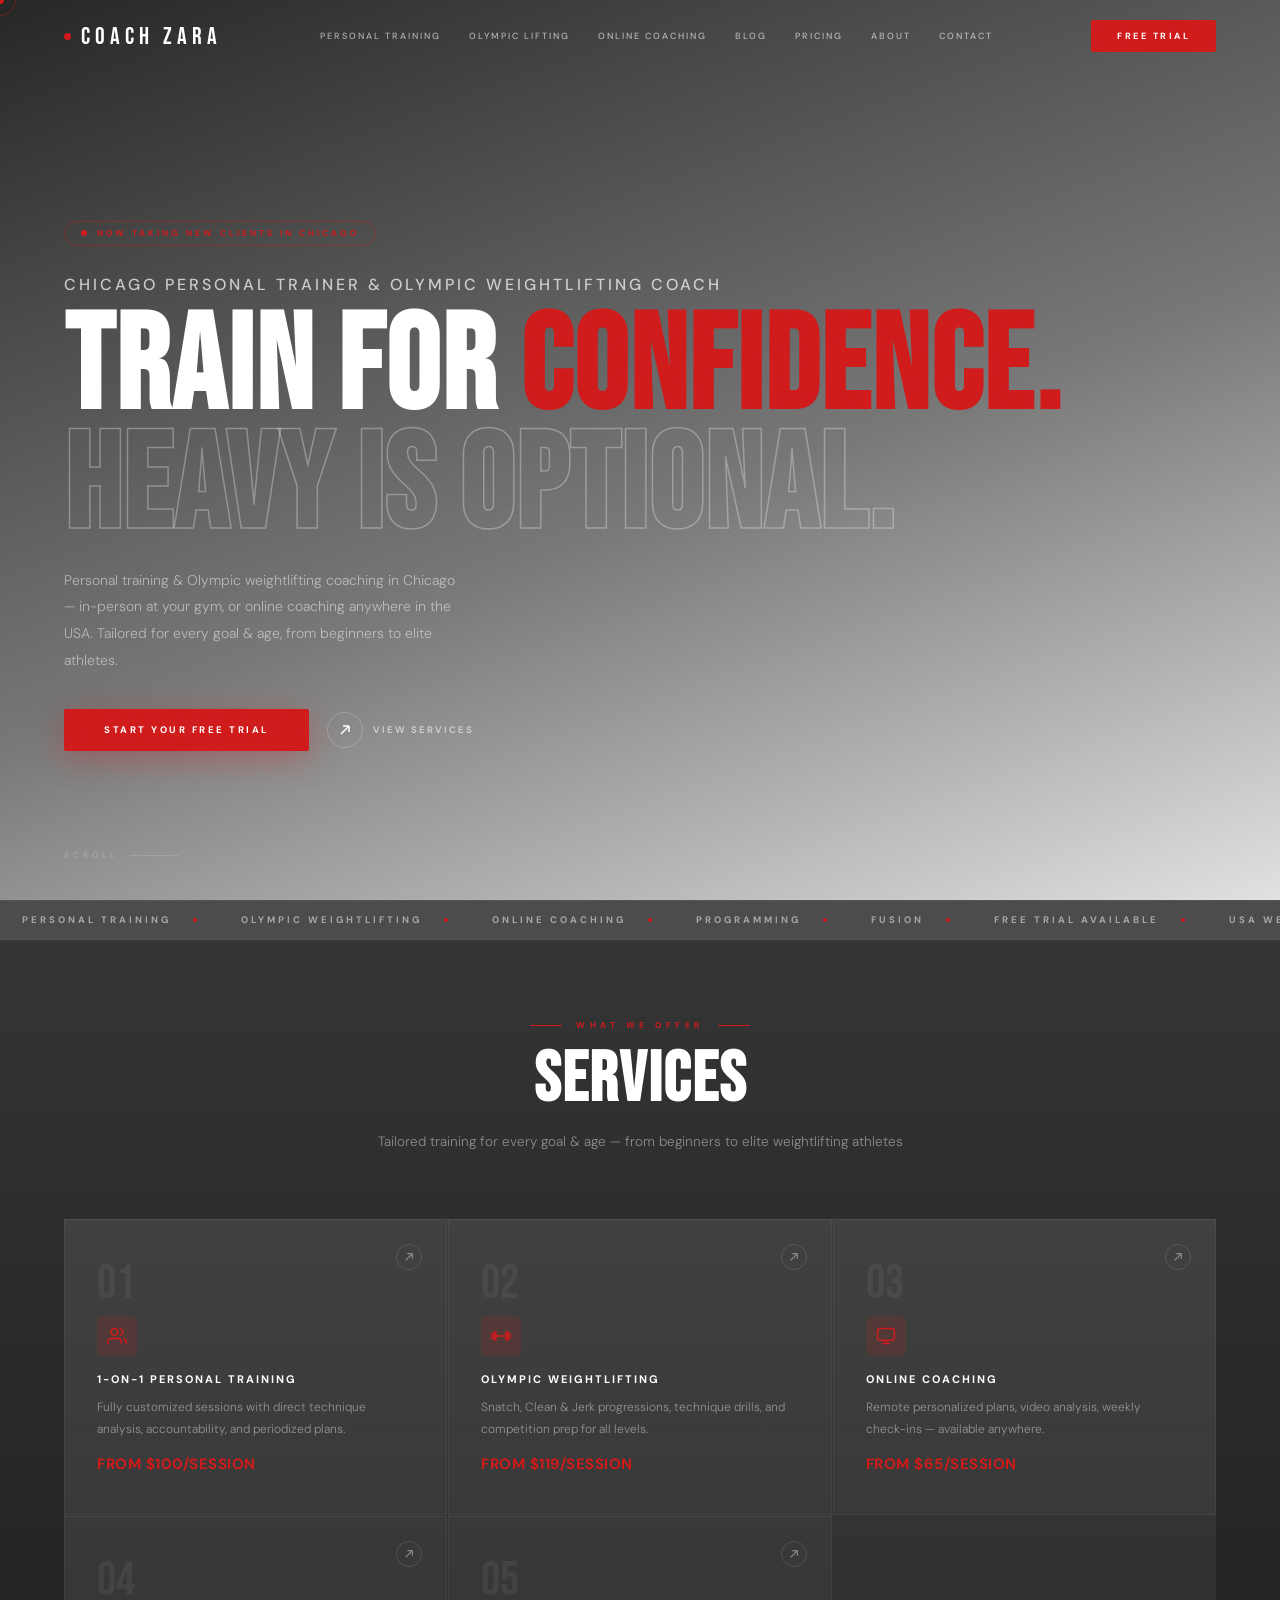
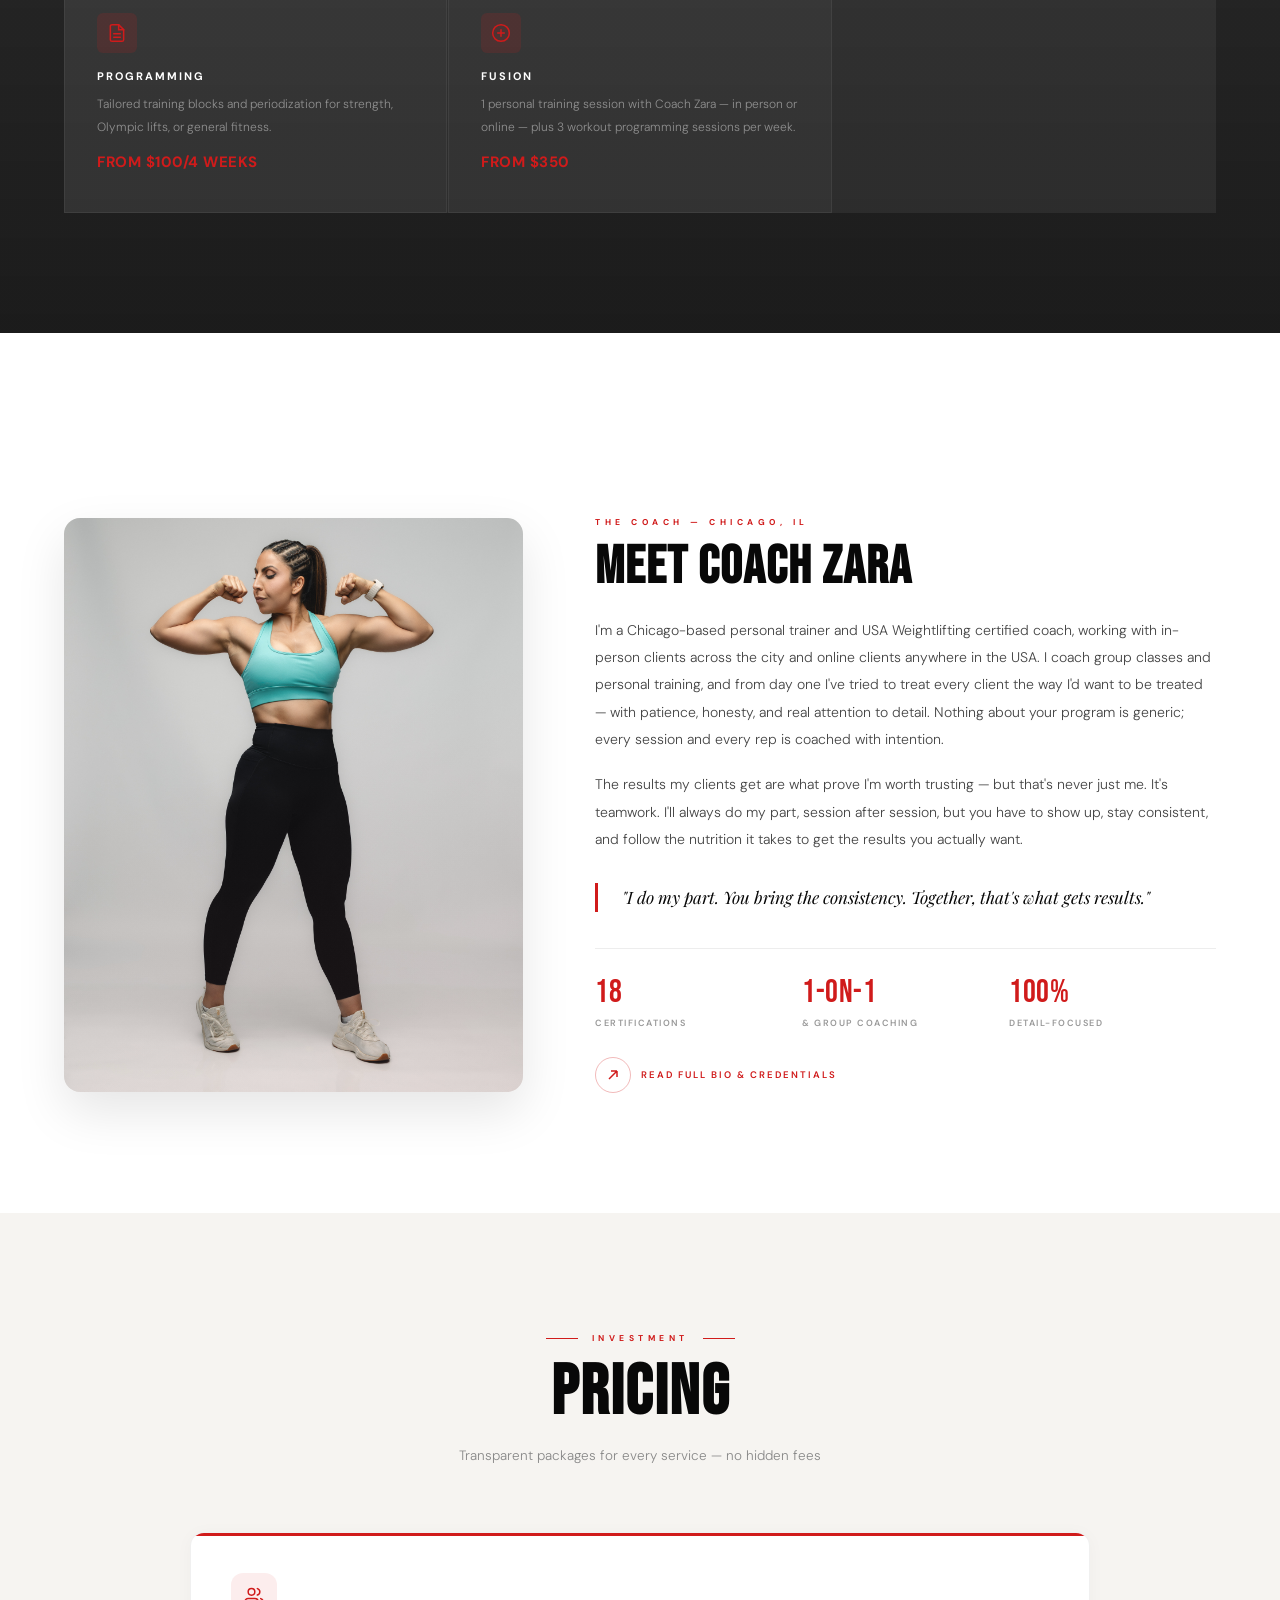
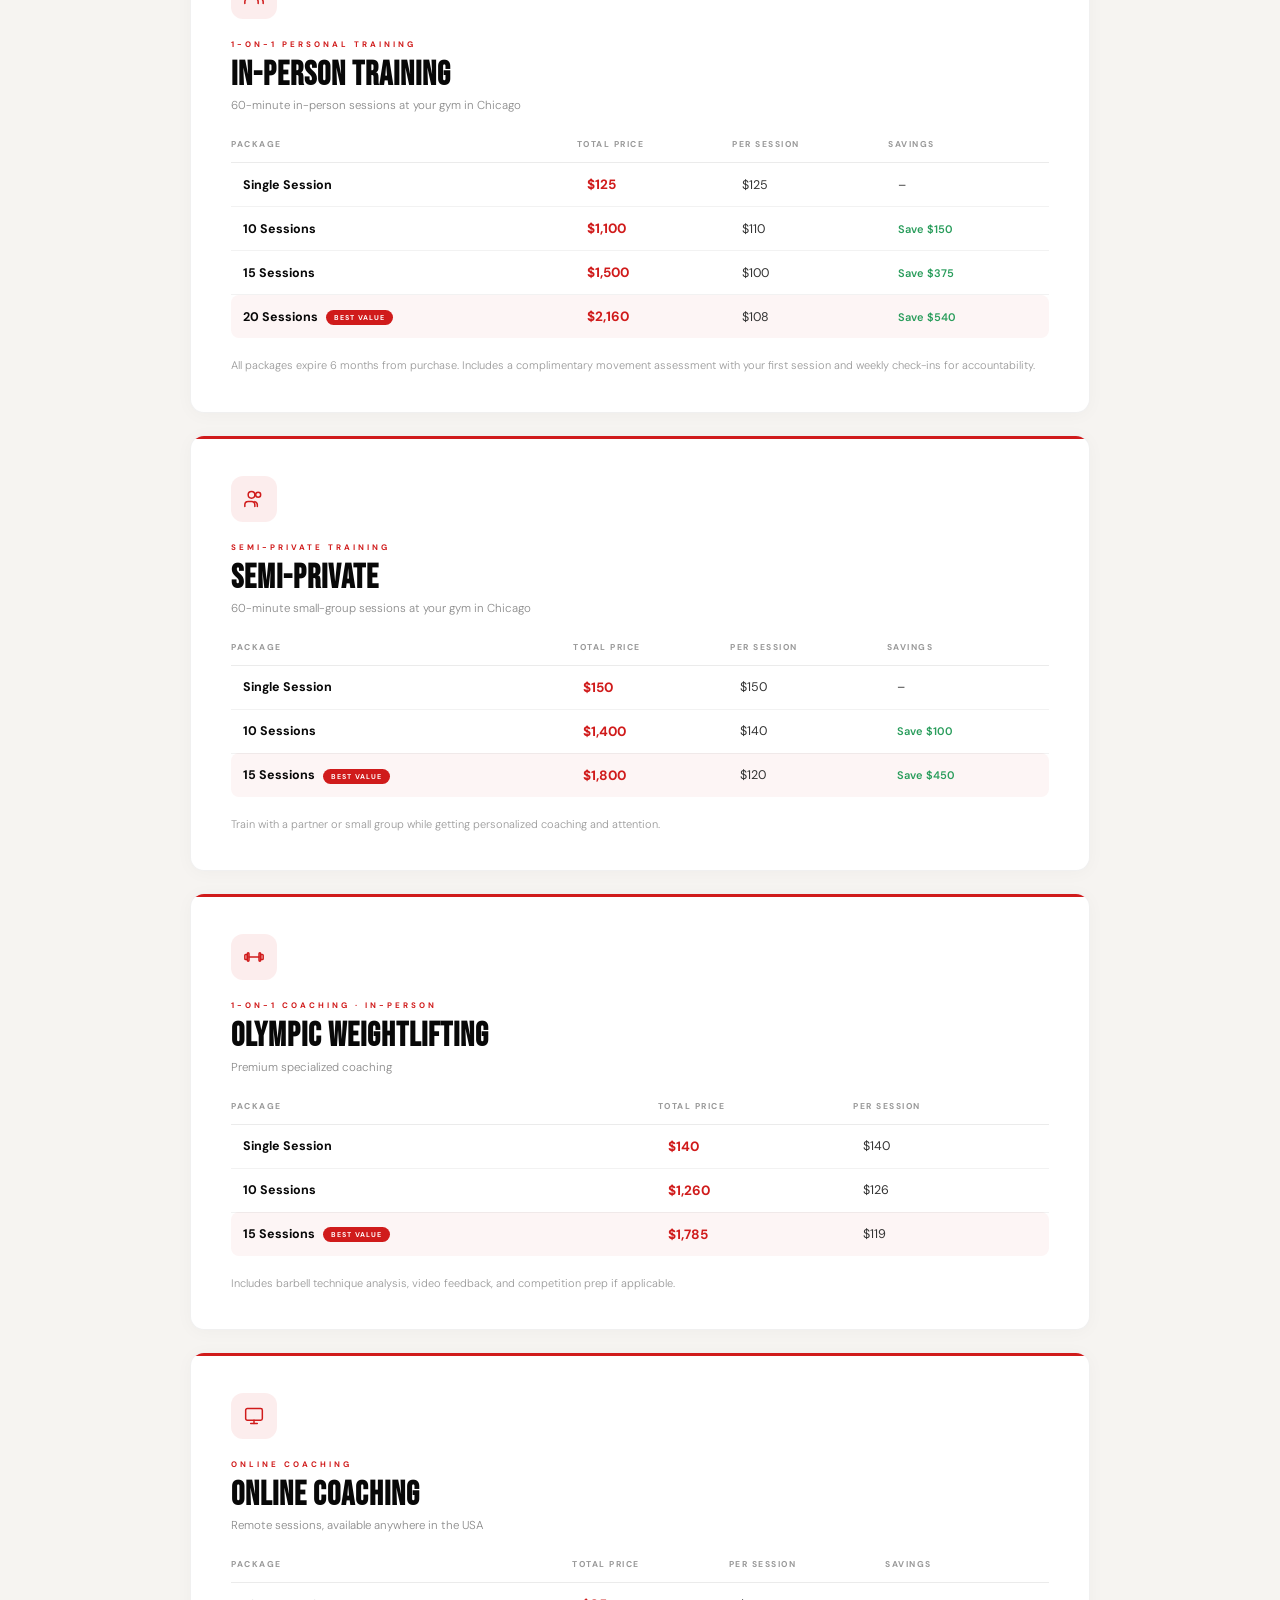
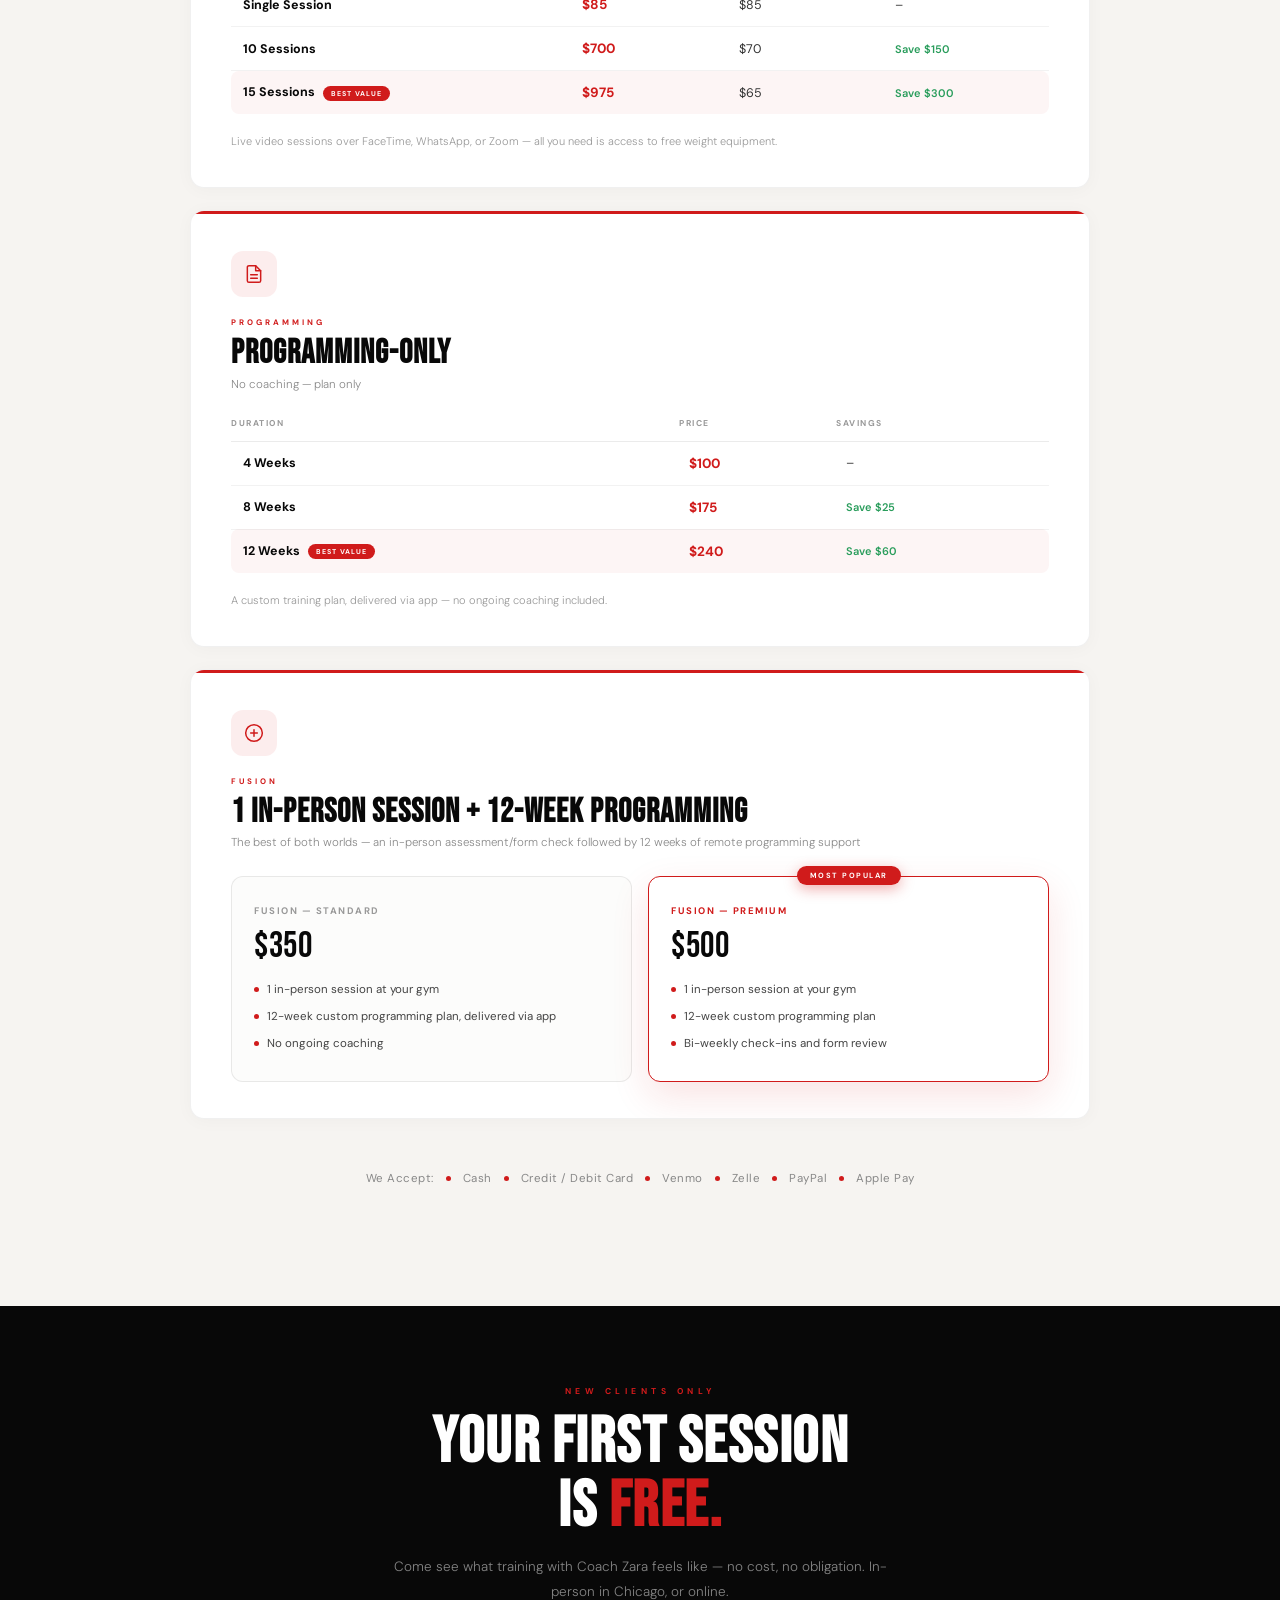
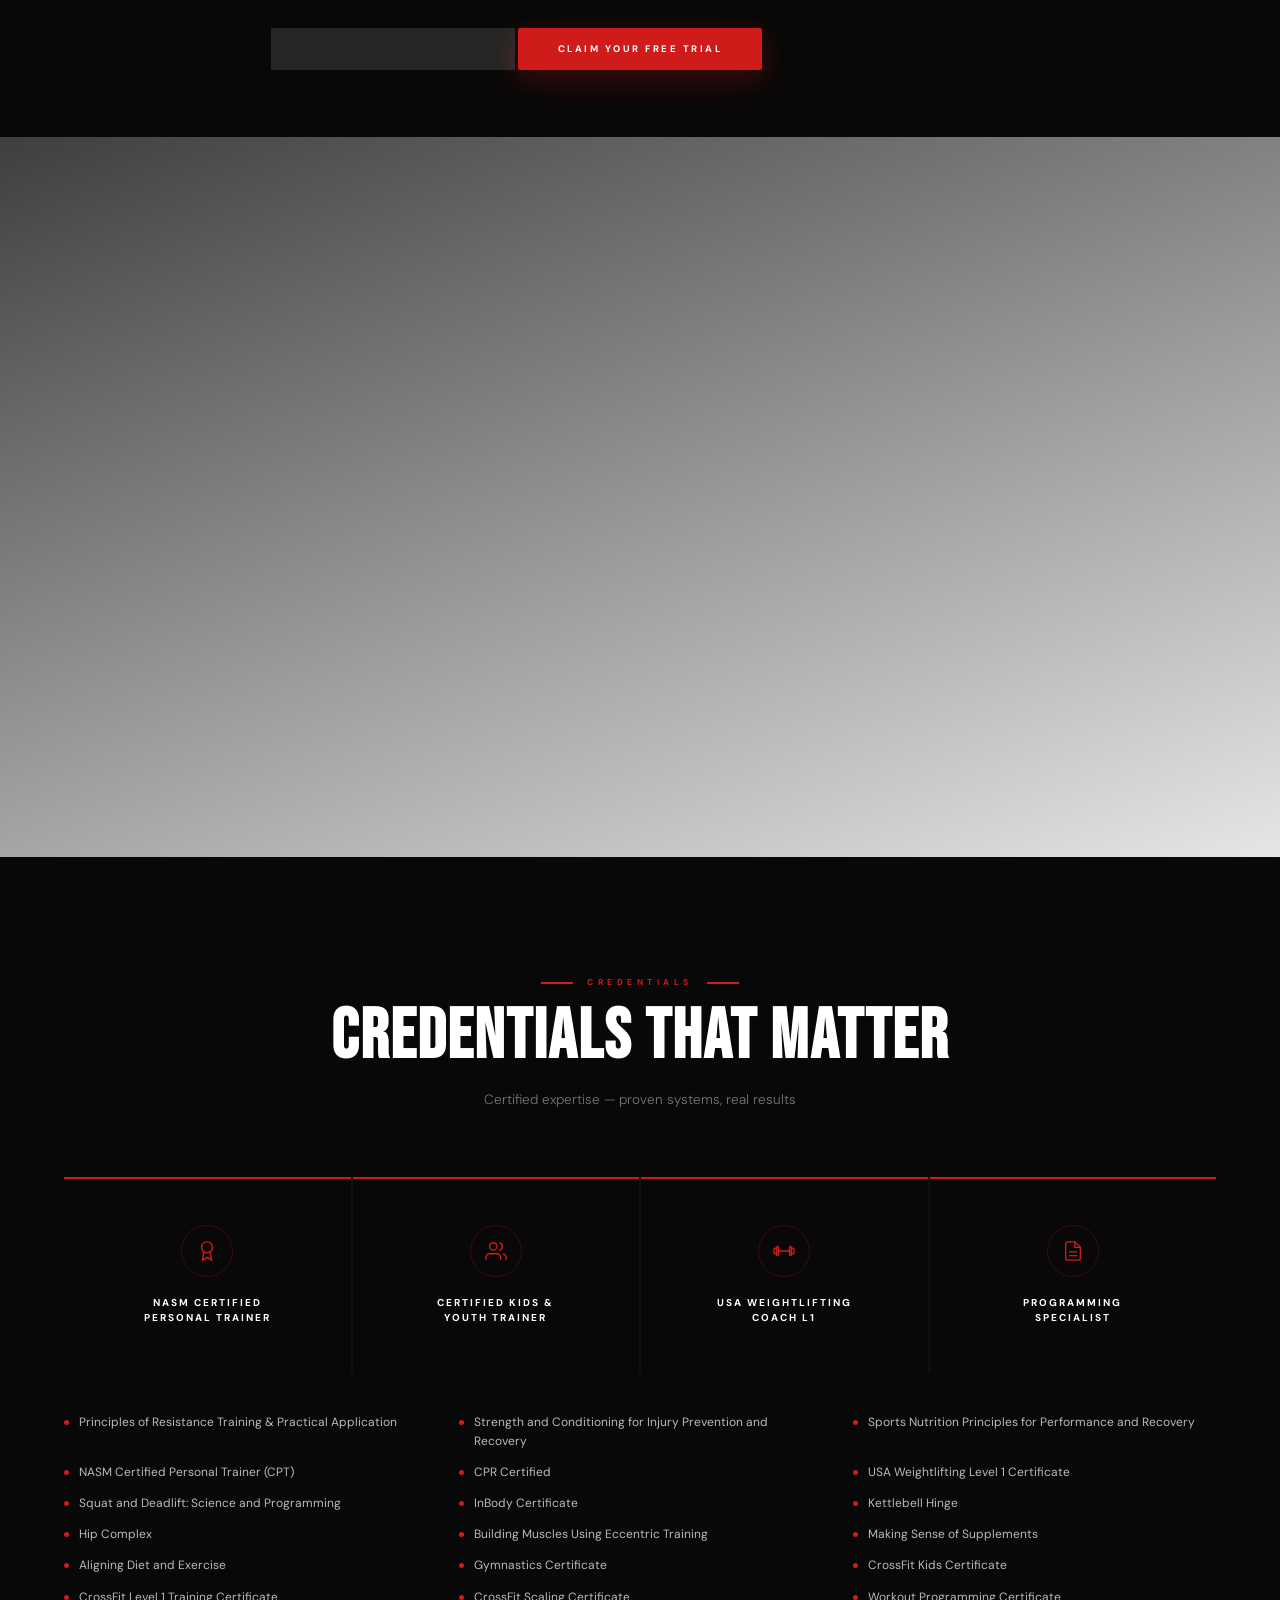
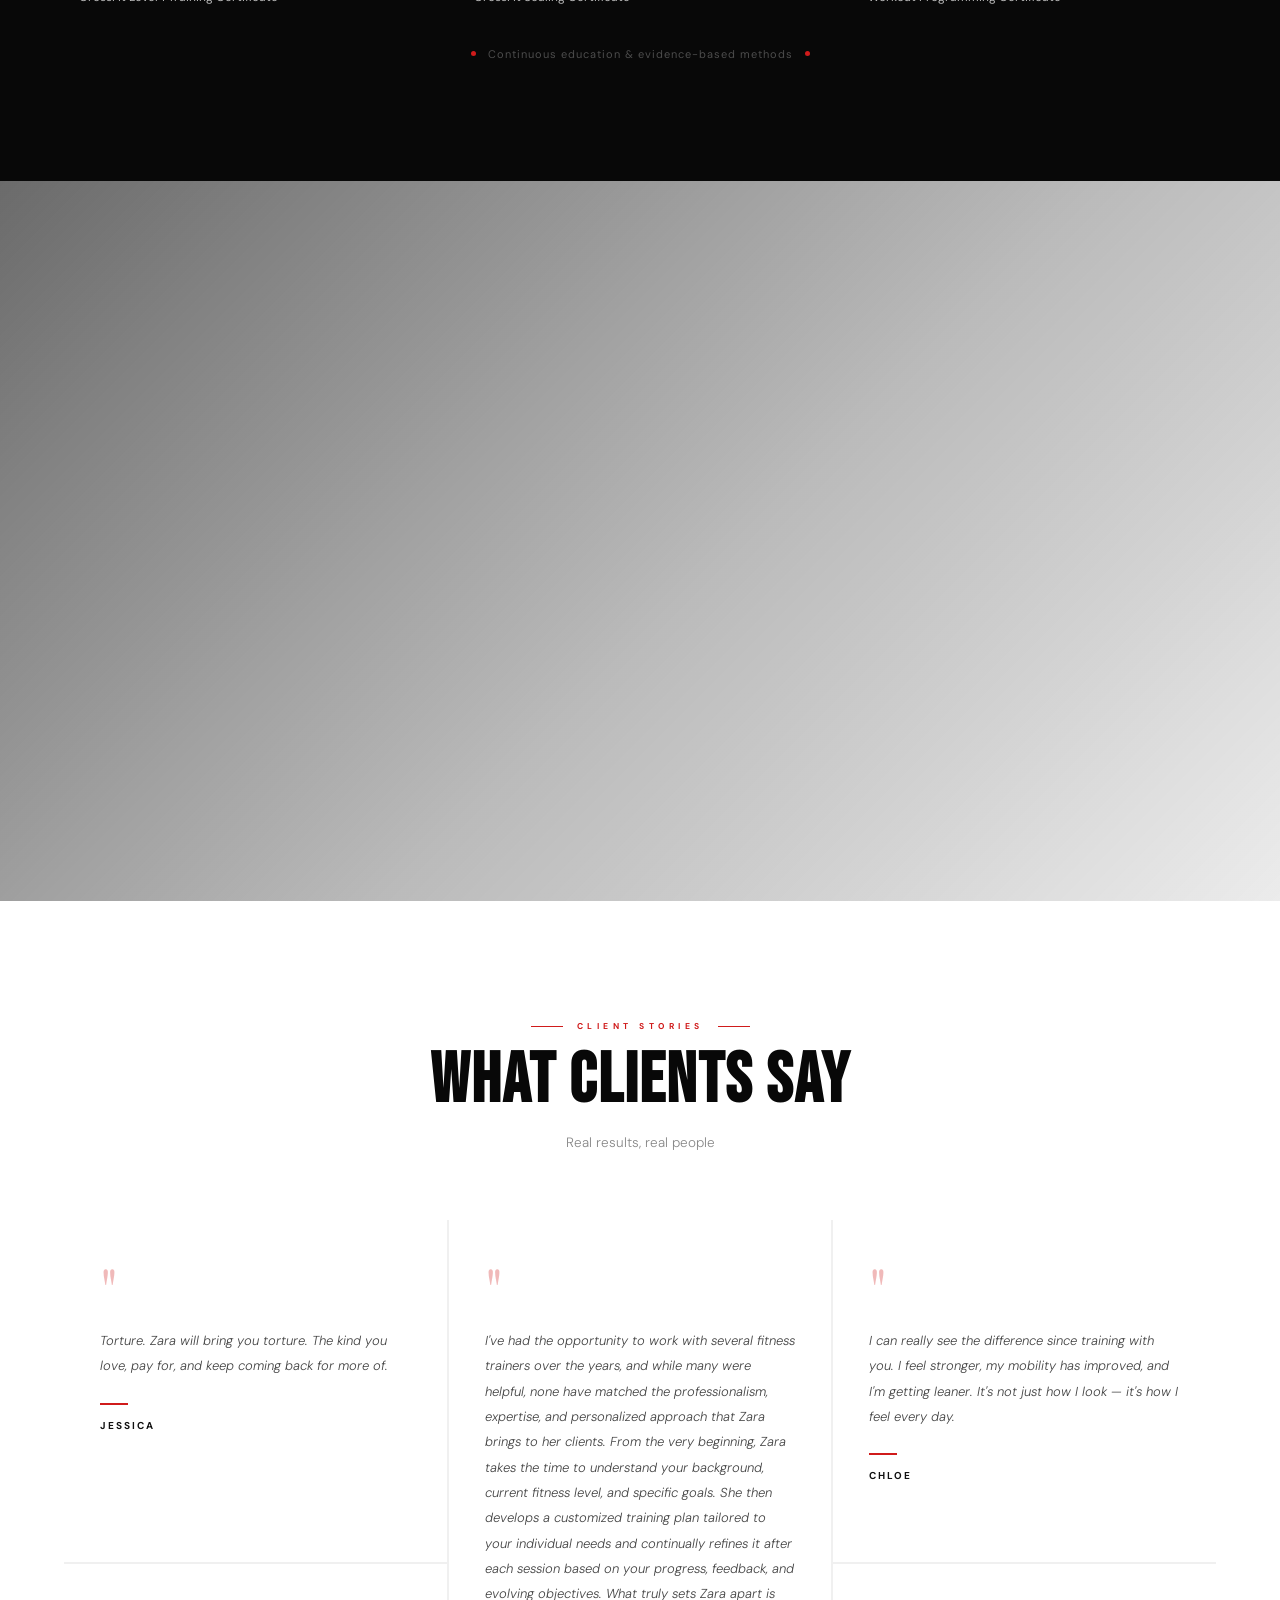
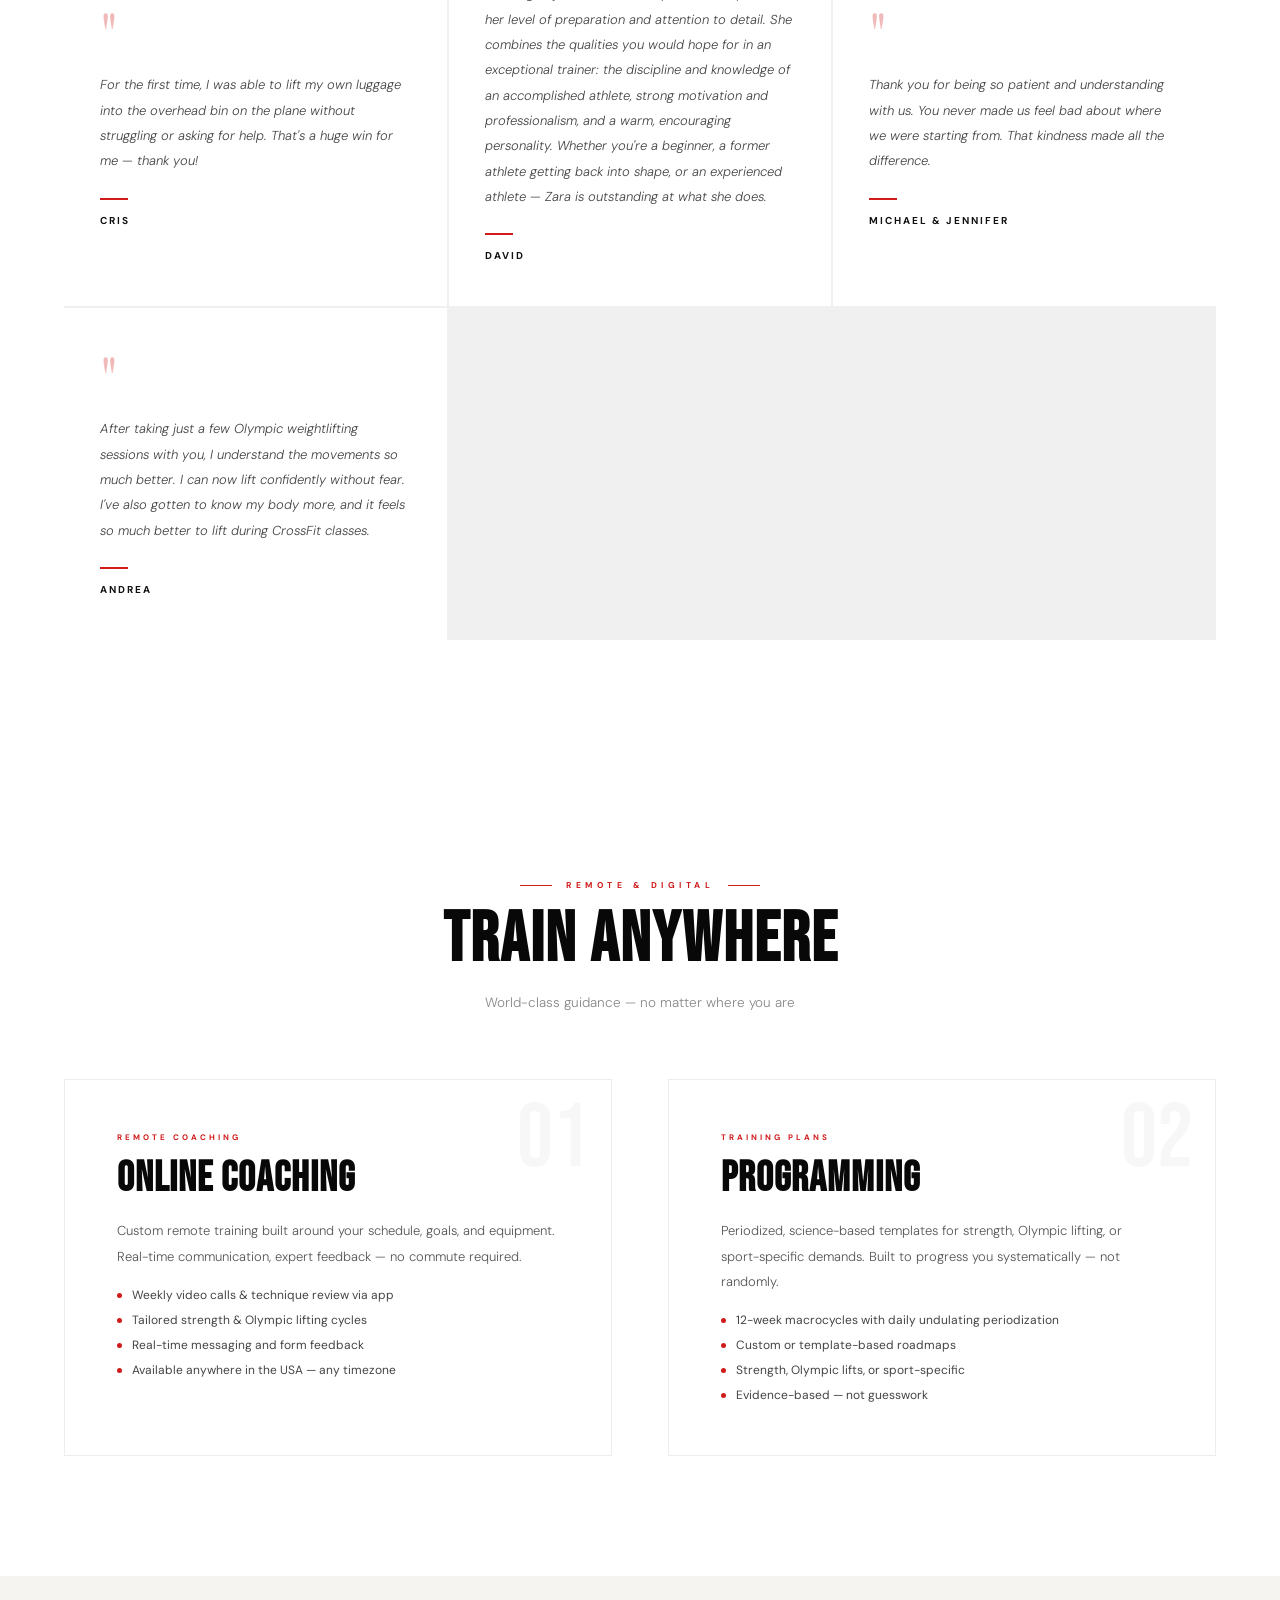
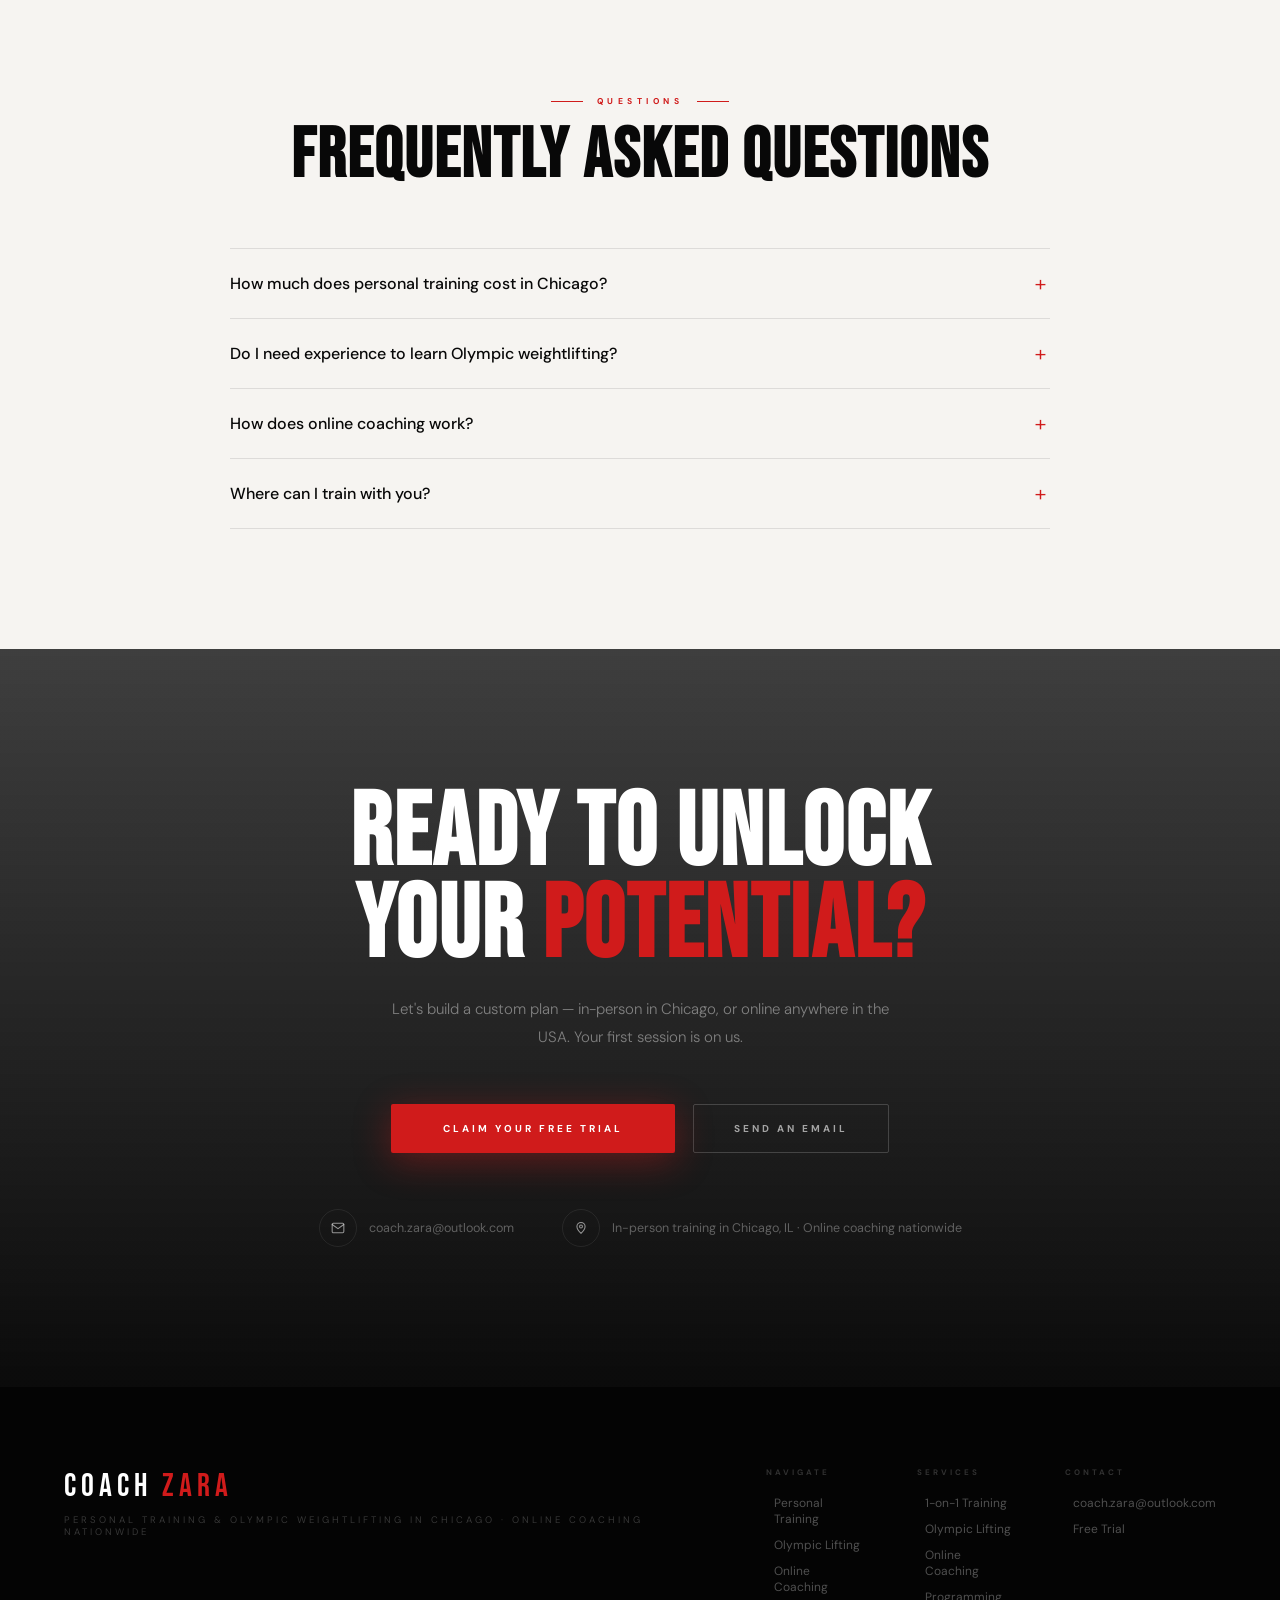
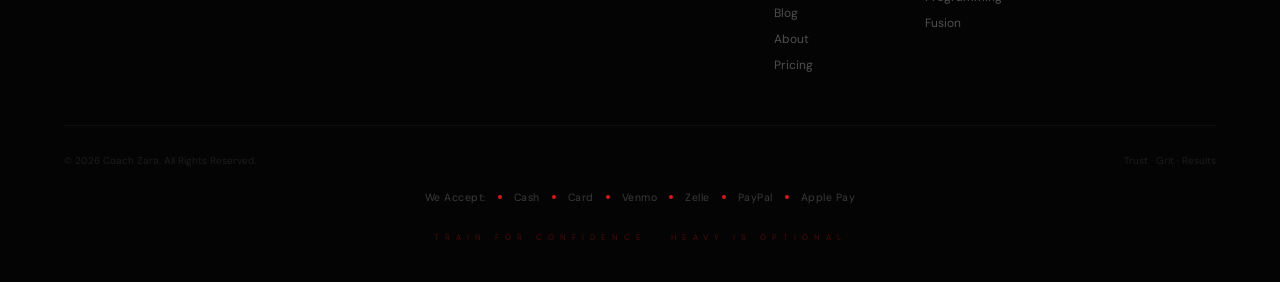
==== commit 8508b316: "Add files via upload" ====
--- a/index.html
+++ b/index.html
@@ -29,6 +29,7 @@
   "priceRange": "$$",
   "makesOffer": [
     { "@type": "Offer", "itemOffered": { "@type": "Service", "name": "1-on-1 Personal Training (In-Person, Chicago)" } },
+    { "@type": "Offer", "itemOffered": { "@type": "Service", "name": "Semi-Private Training (In-Person, Chicago)" } },
     { "@type": "Offer", "itemOffered": { "@type": "Service", "name": "Olympic Weightlifting Coaching (In-Person, Chicago)" } },
     { "@type": "Offer", "itemOffered": { "@type": "Service", "name": "Online Coaching (Nationwide, USA)" } },
     { "@type": "Offer", "itemOffered": { "@type": "Service", "name": "Custom Programming" } }
@@ -45,7 +46,7 @@
       "name": "How much does personal training cost in Chicago?",
       "acceptedAnswer": {
         "@type": "Answer",
-        "text": "Personal training in Chicago usually costs between $85 and $150 per session. My in-person sessions range from $108 to $135 depending on the package, Olympic weightlifting sessions from $119 to $140, and online coaching starts at $100 per month. Your first session is a free trial."
+        "text": "Personal training in Chicago usually costs between $85 and $150 per session. My in-person sessions range from $100 to $125 depending on the package, semi-private sessions from $120 to $150, Olympic weightlifting sessions from $119 to $140, and online coaching ranges from $65 to $85 per session. Your first session is a free trial."
       }
     },
     {
@@ -95,17 +96,17 @@
 
 <!-- NAV -->
 <nav id="main-nav">
-  <a href="index.html" class="nav-logo"><span class="nav-dot"></span>COACH ZARA</a>
+  <a class='nav-logo' href='/'><span class="nav-dot"></span>COACH ZARA</a>
   <ul class="nav-links">
-    <li><a href="personal-training-chicago.html">Personal Training</a></li>
-    <li><a href="olympic-weightlifting-chicago.html">Olympic Lifting</a></li>
-    <li><a href="online-coaching.html">Online Coaching</a></li>
-    <li><a href="blog.html">Blog</a></li>
-    <li><a href="index.html#pricing">Pricing</a></li>
-    <li><a href="about.html">About</a></li>
-    <li><a href="index.html#contact">Contact</a></li>
+    <li><a href='/personal-training-chicago'>Personal Training</a></li>
+    <li><a href='/olympic-weightlifting-chicago'>Olympic Lifting</a></li>
+    <li><a href='/online-coaching'>Online Coaching</a></li>
+    <li><a href='/blog'>Blog</a></li>
+    <li><a href='/#pricing'>Pricing</a></li>
+    <li><a href='/about'>About</a></li>
+    <li><a href='/#contact'>Contact</a></li>
   </ul>
-  <a href="index.html#trial" class="nav-cta">Free Trial</a>
+  <a class='nav-cta' href='/#trial'>Free Trial</a>
 </nav>
 
 <!-- ══════════════════════════════════════════════
@@ -183,11 +184,11 @@
         <h2 class="sh2 light rv">SERVICES</h2>
         <p class="ssub light rv">Tailored training for every goal & age — from beginners to elite weightlifting athletes</p>
         <div class="svc-grid">
-          <a href="personal-training-chicago.html" class="svc-card rv d1" style="display:block;text-decoration:none;color:inherit;"><div class="svc-z"><div class="svc-num">01</div><div class="svc-icon"><svg width="20" height="20" viewBox="0 0 24 24" fill="none" stroke-width="1.8" stroke-linecap="round" stroke-linejoin="round"><path d="M17 21v-2a4 4 0 00-4-4H5a4 4 0 00-4 4v2"/><circle cx="9" cy="7" r="4"/><path d="M23 21v-2a4 4 0 00-3-3.87M16 3.13a4 4 0 010 7.75"/></svg></div><p class="svc-name">1-on-1 Personal Training</p><p class="svc-desc">Fully customized sessions with direct technique analysis, accountability, and periodized plans.</p><p class="svc-price">From $108/session</p></div><div class="svc-arr"><svg width="10" height="10" viewBox="0 0 12 12" fill="none" stroke="rgba(255,255,255,.4)" stroke-width="1.5"><path d="M2 10L10 2M10 2H4M10 2V8"/></svg></div></a>
-          <a href="olympic-weightlifting-chicago.html" class="svc-card rv d2" style="display:block;text-decoration:none;color:inherit;"><div class="svc-z"><div class="svc-num">02</div><div class="svc-icon"><svg width="20" height="20" viewBox="0 0 24 24" fill="none" stroke-width="1.8" stroke-linecap="round" stroke-linejoin="round"><line x1="6" y1="12" x2="18" y2="12"/><rect x="1" y="9" width="3" height="6" rx="1"/><rect x="4" y="7" width="2" height="10" rx="1"/><rect x="18" y="7" width="2" height="10" rx="1"/><rect x="20" y="9" width="3" height="6" rx="1"/></svg></div><p class="svc-name">Olympic Weightlifting</p><p class="svc-desc">Snatch, Clean &amp; Jerk progressions, technique drills, and competition prep for all levels.</p><p class="svc-price">From $119/session</p></div><div class="svc-arr"><svg width="10" height="10" viewBox="0 0 12 12" fill="none" stroke="rgba(255,255,255,.4)" stroke-width="1.5"><path d="M2 10L10 2M10 2H4M10 2V8"/></svg></div></a>
-          <a href="online-coaching.html" class="svc-card rv d3" style="display:block;text-decoration:none;color:inherit;"><div class="svc-z"><div class="svc-num">03</div><div class="svc-icon"><svg width="20" height="20" viewBox="0 0 24 24" fill="none" stroke-width="1.8" stroke-linecap="round"><rect x="2" y="3" width="20" height="14" rx="2"/><line x1="8" y1="21" x2="16" y2="21"/><line x1="12" y1="17" x2="12" y2="21"/></svg></div><p class="svc-name">Online Coaching</p><p class="svc-desc">Remote personalized plans, video analysis, weekly check-ins — available anywhere.</p><p class="svc-price">From $100/month</p></div><div class="svc-arr"><svg width="10" height="10" viewBox="0 0 12 12" fill="none" stroke="rgba(255,255,255,.4)" stroke-width="1.5"><path d="M2 10L10 2M10 2H4M10 2V8"/></svg></div></a>
-          <a href="online-coaching.html#programming" class="svc-card rv d1" style="display:block;text-decoration:none;color:inherit;"><div class="svc-z"><div class="svc-num">04</div><div class="svc-icon"><svg width="20" height="20" viewBox="0 0 24 24" fill="none" stroke-width="1.8" stroke-linecap="round"><path d="M14 2H6a2 2 0 00-2 2v16a2 2 0 002 2h12a2 2 0 002-2V8z"/><polyline points="14 2 14 8 20 8"/><line x1="16" y1="13" x2="8" y2="13"/><line x1="16" y1="17" x2="8" y2="17"/></svg></div><p class="svc-name">Programming</p><p class="svc-desc">Tailored training blocks and periodization for strength, Olympic lifts, or general fitness.</p><p class="svc-price">From $100/4 weeks</p></div><div class="svc-arr"><svg width="10" height="10" viewBox="0 0 12 12" fill="none" stroke="rgba(255,255,255,.4)" stroke-width="1.5"><path d="M2 10L10 2M10 2H4M10 2V8"/></svg></div></a>
-          <a href="online-coaching.html#fusion" class="svc-card rv d2" style="display:block;text-decoration:none;color:inherit;"><div class="svc-z"><div class="svc-num">05</div><div class="svc-icon"><svg width="20" height="20" viewBox="0 0 24 24" fill="none" stroke-width="1.8" stroke-linecap="round"><path d="M8 12h8M12 8v8"/><circle cx="12" cy="12" r="10"/></svg></div><p class="svc-name">Fusion</p><p class="svc-desc">1 personal training session with Coach Zara — in person or online — plus 3 workout programming sessions per week.</p><p class="svc-price">From $350</p></div><div class="svc-arr"><svg width="10" height="10" viewBox="0 0 12 12" fill="none" stroke="rgba(255,255,255,.4)" stroke-width="1.5"><path d="M2 10L10 2M10 2H4M10 2V8"/></svg></div></a>
+          <a class='svc-card rv d1' href='/personal-training-chicago' style='display:block;text-decoration:none;color:inherit;'><div class="svc-z"><div class="svc-num">01</div><div class="svc-icon"><svg width="20" height="20" viewBox="0 0 24 24" fill="none" stroke-width="1.8" stroke-linecap="round" stroke-linejoin="round"><path d="M17 21v-2a4 4 0 00-4-4H5a4 4 0 00-4 4v2"/><circle cx="9" cy="7" r="4"/><path d="M23 21v-2a4 4 0 00-3-3.87M16 3.13a4 4 0 010 7.75"/></svg></div><p class="svc-name">1-on-1 Personal Training</p><p class="svc-desc">Fully customized sessions with direct technique analysis, accountability, and periodized plans.</p><p class="svc-price">From $100/session</p></div><div class="svc-arr"><svg width="10" height="10" viewBox="0 0 12 12" fill="none" stroke="rgba(255,255,255,.4)" stroke-width="1.5"><path d="M2 10L10 2M10 2H4M10 2V8"/></svg></div></a>
+          <a class='svc-card rv d2' href='/olympic-weightlifting-chicago' style='display:block;text-decoration:none;color:inherit;'><div class="svc-z"><div class="svc-num">02</div><div class="svc-icon"><svg width="20" height="20" viewBox="0 0 24 24" fill="none" stroke-width="1.8" stroke-linecap="round" stroke-linejoin="round"><line x1="6" y1="12" x2="18" y2="12"/><rect x="1" y="9" width="3" height="6" rx="1"/><rect x="4" y="7" width="2" height="10" rx="1"/><rect x="18" y="7" width="2" height="10" rx="1"/><rect x="20" y="9" width="3" height="6" rx="1"/></svg></div><p class="svc-name">Olympic Weightlifting</p><p class="svc-desc">Snatch, Clean &amp; Jerk progressions, technique drills, and competition prep for all levels.</p><p class="svc-price">From $119/session</p></div><div class="svc-arr"><svg width="10" height="10" viewBox="0 0 12 12" fill="none" stroke="rgba(255,255,255,.4)" stroke-width="1.5"><path d="M2 10L10 2M10 2H4M10 2V8"/></svg></div></a>
+          <a class='svc-card rv d3' href='/online-coaching' style='display:block;text-decoration:none;color:inherit;'><div class="svc-z"><div class="svc-num">03</div><div class="svc-icon"><svg width="20" height="20" viewBox="0 0 24 24" fill="none" stroke-width="1.8" stroke-linecap="round"><rect x="2" y="3" width="20" height="14" rx="2"/><line x1="8" y1="21" x2="16" y2="21"/><line x1="12" y1="17" x2="12" y2="21"/></svg></div><p class="svc-name">Online Coaching</p><p class="svc-desc">Remote personalized plans, video analysis, weekly check-ins — available anywhere.</p><p class="svc-price">From $65/session</p></div><div class="svc-arr"><svg width="10" height="10" viewBox="0 0 12 12" fill="none" stroke="rgba(255,255,255,.4)" stroke-width="1.5"><path d="M2 10L10 2M10 2H4M10 2V8"/></svg></div></a>
+          <a class='svc-card rv d1' href='/online-coaching#programming' style='display:block;text-decoration:none;color:inherit;'><div class="svc-z"><div class="svc-num">04</div><div class="svc-icon"><svg width="20" height="20" viewBox="0 0 24 24" fill="none" stroke-width="1.8" stroke-linecap="round"><path d="M14 2H6a2 2 0 00-2 2v16a2 2 0 002 2h12a2 2 0 002-2V8z"/><polyline points="14 2 14 8 20 8"/><line x1="16" y1="13" x2="8" y2="13"/><line x1="16" y1="17" x2="8" y2="17"/></svg></div><p class="svc-name">Programming</p><p class="svc-desc">Tailored training blocks and periodization for strength, Olympic lifts, or general fitness.</p><p class="svc-price">From $100/4 weeks</p></div><div class="svc-arr"><svg width="10" height="10" viewBox="0 0 12 12" fill="none" stroke="rgba(255,255,255,.4)" stroke-width="1.5"><path d="M2 10L10 2M10 2H4M10 2V8"/></svg></div></a>
+          <a class='svc-card rv d2' href='/online-coaching#fusion' style='display:block;text-decoration:none;color:inherit;'><div class="svc-z"><div class="svc-num">05</div><div class="svc-icon"><svg width="20" height="20" viewBox="0 0 24 24" fill="none" stroke-width="1.8" stroke-linecap="round"><path d="M8 12h8M12 8v8"/><circle cx="12" cy="12" r="10"/></svg></div><p class="svc-name">Fusion</p><p class="svc-desc">1 personal training session with Coach Zara — in person or online — plus 3 workout programming sessions per week.</p><p class="svc-price">From $350</p></div><div class="svc-arr"><svg width="10" height="10" viewBox="0 0 12 12" fill="none" stroke="rgba(255,255,255,.4)" stroke-width="1.5"><path d="M2 10L10 2M10 2H4M10 2V8"/></svg></div></a>
         </div>
       </div>
     </section>
@@ -214,7 +215,7 @@
         <div class="about-stat"><div class="about-stat-num">1-on-1</div><div class="about-stat-lbl">& Group Coaching</div></div>
         <div class="about-stat"><div class="about-stat-num">100%</div><div class="about-stat-lbl">Detail-Focused</div></div>
       </div>
-      <div style="margin-top:28px;"><a href="about.html" class="btn-ghost" style="color:var(--red);"><div class="bgarr" style="border-color:rgba(208,27,27,.3);"><svg width="12" height="12" viewBox="0 0 12 12" fill="none" stroke="#D01B1B" stroke-width="1.5"><path d="M2 10L10 2M10 2H4M10 2V8"/></svg></div>Read Full Bio & Credentials</a></div>
+      <div style="margin-top:28px;"><a class='btn-ghost' href='/about' style='color:var(--red);'><div class="bgarr" style="border-color:rgba(208,27,27,.3);"><svg width="12" height="12" viewBox="0 0 12 12" fill="none" stroke="#D01B1B" stroke-width="1.5"><path d="M2 10L10 2M10 2H4M10 2V8"/></svg></div>Read Full Bio & Credentials</a></div>
     </div>
   </div>
 </section>
@@ -235,12 +236,27 @@
       <p class="price-note">60-minute in-person sessions at your gym in Chicago</p>
       <table class="price-table">
         <tr><th>Package</th><th>Total Price</th><th>Per Session</th><th>Savings</th></tr>
-        <tr><td class="pt-pkg">Single Session</td><td class="pt-price">$135</td><td>$135</td><td>–</td></tr>
-        <tr><td class="pt-pkg">10 Sessions</td><td class="pt-price">$1,215</td><td>$121.50</td><td class="pt-save">Save $135</td></tr>
-        <tr><td class="pt-pkg">15 Sessions</td><td class="pt-price">$1,723</td><td>$114.87</td><td class="pt-save">Save $302</td></tr>
+        <tr><td class="pt-pkg">Single Session</td><td class="pt-price">$125</td><td>$125</td><td>–</td></tr>
+        <tr><td class="pt-pkg">10 Sessions</td><td class="pt-price">$1,100</td><td>$110</td><td class="pt-save">Save $150</td></tr>
+        <tr><td class="pt-pkg">15 Sessions</td><td class="pt-price">$1,500</td><td>$100</td><td class="pt-save">Save $375</td></tr>
         <tr class="pt-best"><td class="pt-pkg">20 Sessions<span class="pt-badge">Best Value</span></td><td class="pt-price">$2,160</td><td>$108</td><td class="pt-save">Save $540</td></tr>
       </table>
       <p class="price-fine">All packages expire 6 months from purchase. Includes a complimentary movement assessment with your first session and weekly check-ins for accountability.</p>
+    </div>
+
+    <!-- Semi-Private Training -->
+    <div class="price-card rv d2">
+      <div class="price-icon"><svg width="20" height="20" viewBox="0 0 24 24" fill="none" stroke-width="1.8" stroke-linecap="round" stroke-linejoin="round"><circle cx="9" cy="7" r="4"/><circle cx="17" cy="7" r="3"/><path d="M1 21v-2a4 4 0 014-4h4a4 4 0 014 4v2"/><path d="M16 21v-2a4 4 0 00-3-3.87"/></svg></div>
+      <div class="price-tag">Semi-Private Training</div>
+      <h3 class="price-h">SEMI-PRIVATE</h3>
+      <p class="price-note">60-minute small-group sessions at your gym in Chicago</p>
+      <table class="price-table">
+        <tr><th>Package</th><th>Total Price</th><th>Per Session</th><th>Savings</th></tr>
+        <tr><td class="pt-pkg">Single Session</td><td class="pt-price">$150</td><td>$150</td><td>–</td></tr>
+        <tr><td class="pt-pkg">10 Sessions</td><td class="pt-price">$1,400</td><td>$140</td><td class="pt-save">Save $100</td></tr>
+        <tr class="pt-best"><td class="pt-pkg">15 Sessions<span class="pt-badge">Best Value</span></td><td class="pt-price">$1,800</td><td>$120</td><td class="pt-save">Save $450</td></tr>
+      </table>
+      <p class="price-fine">Train with a partner or small group while getting personalized coaching and attention.</p>
     </div>
 
     <!-- Olympic Weightlifting -->
@@ -259,41 +275,18 @@
     </div>
 
     <!-- Online Coaching -->
-    <div class="price-card full rv d1">
+    <div class="price-card rv d1">
       <div class="price-icon"><svg width="20" height="20" viewBox="0 0 24 24" fill="none" stroke-width="1.8" stroke-linecap="round" stroke-linejoin="round"><rect x="2" y="3" width="20" height="14" rx="2"/><line x1="8" y1="21" x2="16" y2="21"/><line x1="12" y1="17" x2="12" y2="21"/></svg></div>
       <div class="price-tag">Online Coaching</div>
-      <h3 class="price-h">MONTHLY SUBSCRIPTION</h3>
-      <p class="price-note">Cancel anytime</p>
-      <div class="tier-grid">
-        <div class="tier">
-          <div class="tier-name">Basic</div>
-          <div class="tier-price">$100<span>/mo</span></div>
-          <ul class="tier-list">
-            <li>Custom weekly workout plan via app</li>
-            <li>No direct coach contact</li>
-          </ul>
-        </div>
-        <div class="tier popular">
-          <div class="tier-badge">Most Popular</div>
-          <div class="tier-name">Standard</div>
-          <div class="tier-price">$150<span>/mo</span></div>
-          <ul class="tier-list">
-            <li>Everything in Basic</li>
-            <li>Weekly check-ins</li>
-            <li>Video form review & email support</li>
-          </ul>
-        </div>
-        <div class="tier">
-          <div class="tier-name">Premium</div>
-          <div class="tier-price">$225<span>/mo</span></div>
-          <ul class="tier-list">
-            <li>Everything in Standard</li>
-            <li>Nutrition guidance</li>
-            <li>Bi-weekly video calls</li>
-            <li>Daily accountability messaging</li>
-          </ul>
-        </div>
-      </div>
+      <h3 class="price-h">ONLINE COACHING</h3>
+      <p class="price-note">Remote sessions, available anywhere in the USA</p>
+      <table class="price-table">
+        <tr><th>Package</th><th>Total Price</th><th>Per Session</th><th>Savings</th></tr>
+        <tr><td class="pt-pkg">Single Session</td><td class="pt-price">$85</td><td>$85</td><td>–</td></tr>
+        <tr><td class="pt-pkg">10 Sessions</td><td class="pt-price">$700</td><td>$70</td><td class="pt-save">Save $150</td></tr>
+        <tr class="pt-best"><td class="pt-pkg">15 Sessions<span class="pt-badge">Best Value</span></td><td class="pt-price">$975</td><td>$65</td><td class="pt-save">Save $300</td></tr>
+      </table>
+      <p class="price-fine">Live video sessions over FaceTime, WhatsApp, or Zoom — all you need is access to free weight equipment.</p>
     </div>
 
     <!-- Programming Only -->
@@ -491,7 +484,7 @@
   <div class="seyebrow rv"><div class="ey-line"></div><span class="ey-txt">Questions</span><div class="ey-line"></div></div>
   <h2 class="sh2 dark rv">FREQUENTLY ASKED QUESTIONS</h2>
   <div class="faq-list rv">
-    <details class="faq-item"><summary>How much does personal training cost in Chicago?</summary><p>Personal training in Chicago usually costs between $85 and $150 per session. My in-person sessions range from $108 to $135 depending on the package, Olympic weightlifting sessions from $119 to $140, and online coaching starts at $100 per month. Your first session is a free trial.</p></details>
+    <details class="faq-item"><summary>How much does personal training cost in Chicago?</summary><p>Personal training in Chicago usually costs between $85 and $150 per session. My in-person sessions range from $100 to $125 depending on the package, semi-private sessions from $120 to $150, Olympic weightlifting sessions from $119 to $140, and online coaching ranges from $65 to $85 per session. Your first session is a free trial.</p></details>
     <details class="faq-item"><summary>Do I need experience to learn Olympic weightlifting?</summary><p>No. We can start from scratch. I teach the snatch and clean &amp; jerk step by step, starting with the basic positions and building up at your pace, so beginners are welcome.</p></details>
     <details class="faq-item"><summary>How does online coaching work?</summary><p>We schedule your sessions and train together live over FaceTime, WhatsApp, Zoom, or whichever video app you prefer. All you need is access to free weight equipment.</p></details>
     <details class="faq-item"><summary>Where can I train with you?</summary><p>In person in Chicago, either at your gym or mine. Online coaching is also available anywhere in the USA.</p></details>
@@ -522,7 +515,7 @@
     <div class="ft-top">
       <div><div class="ft-logo">COACH <span>ZARA</span></div><div class="ft-sub">Personal Training & Olympic Weightlifting in Chicago · Online Coaching Nationwide</div></div>
       <div class="ft-links">
-        <div class="ftc"><h5>Navigate</h5><ul><li><a href="personal-training-chicago.html">Personal Training</a></li><li><a href="olympic-weightlifting-chicago.html">Olympic Lifting</a></li><li><a href="online-coaching.html">Online Coaching</a></li><li><a href="blog.html">Blog</a></li><li><a href="about.html">About</a></li><li><a href="#pricing">Pricing</a></li></ul></div>
+        <div class="ftc"><h5>Navigate</h5><ul><li><a href='/personal-training-chicago'>Personal Training</a></li><li><a href='/olympic-weightlifting-chicago'>Olympic Lifting</a></li><li><a href='/online-coaching'>Online Coaching</a></li><li><a href='/blog'>Blog</a></li><li><a href='/about'>About</a></li><li><a href="#pricing">Pricing</a></li></ul></div>
         <div class="ftc"><h5>Services</h5><ul><li><a href="#services">1-on-1 Training</a></li><li><a href="#services">Olympic Lifting</a></li><li><a href="#services">Online Coaching</a></li><li><a href="#services">Programming</a></li><li><a href="#services">Fusion</a></li></ul></div>
         <div class="ftc"><h5>Contact</h5><ul><li><a href="mailto:coach.zara@outlook.com">coach.zara@outlook.com</a></li><li><a href="#trial">Free Trial</a></li></ul></div>
       </div>
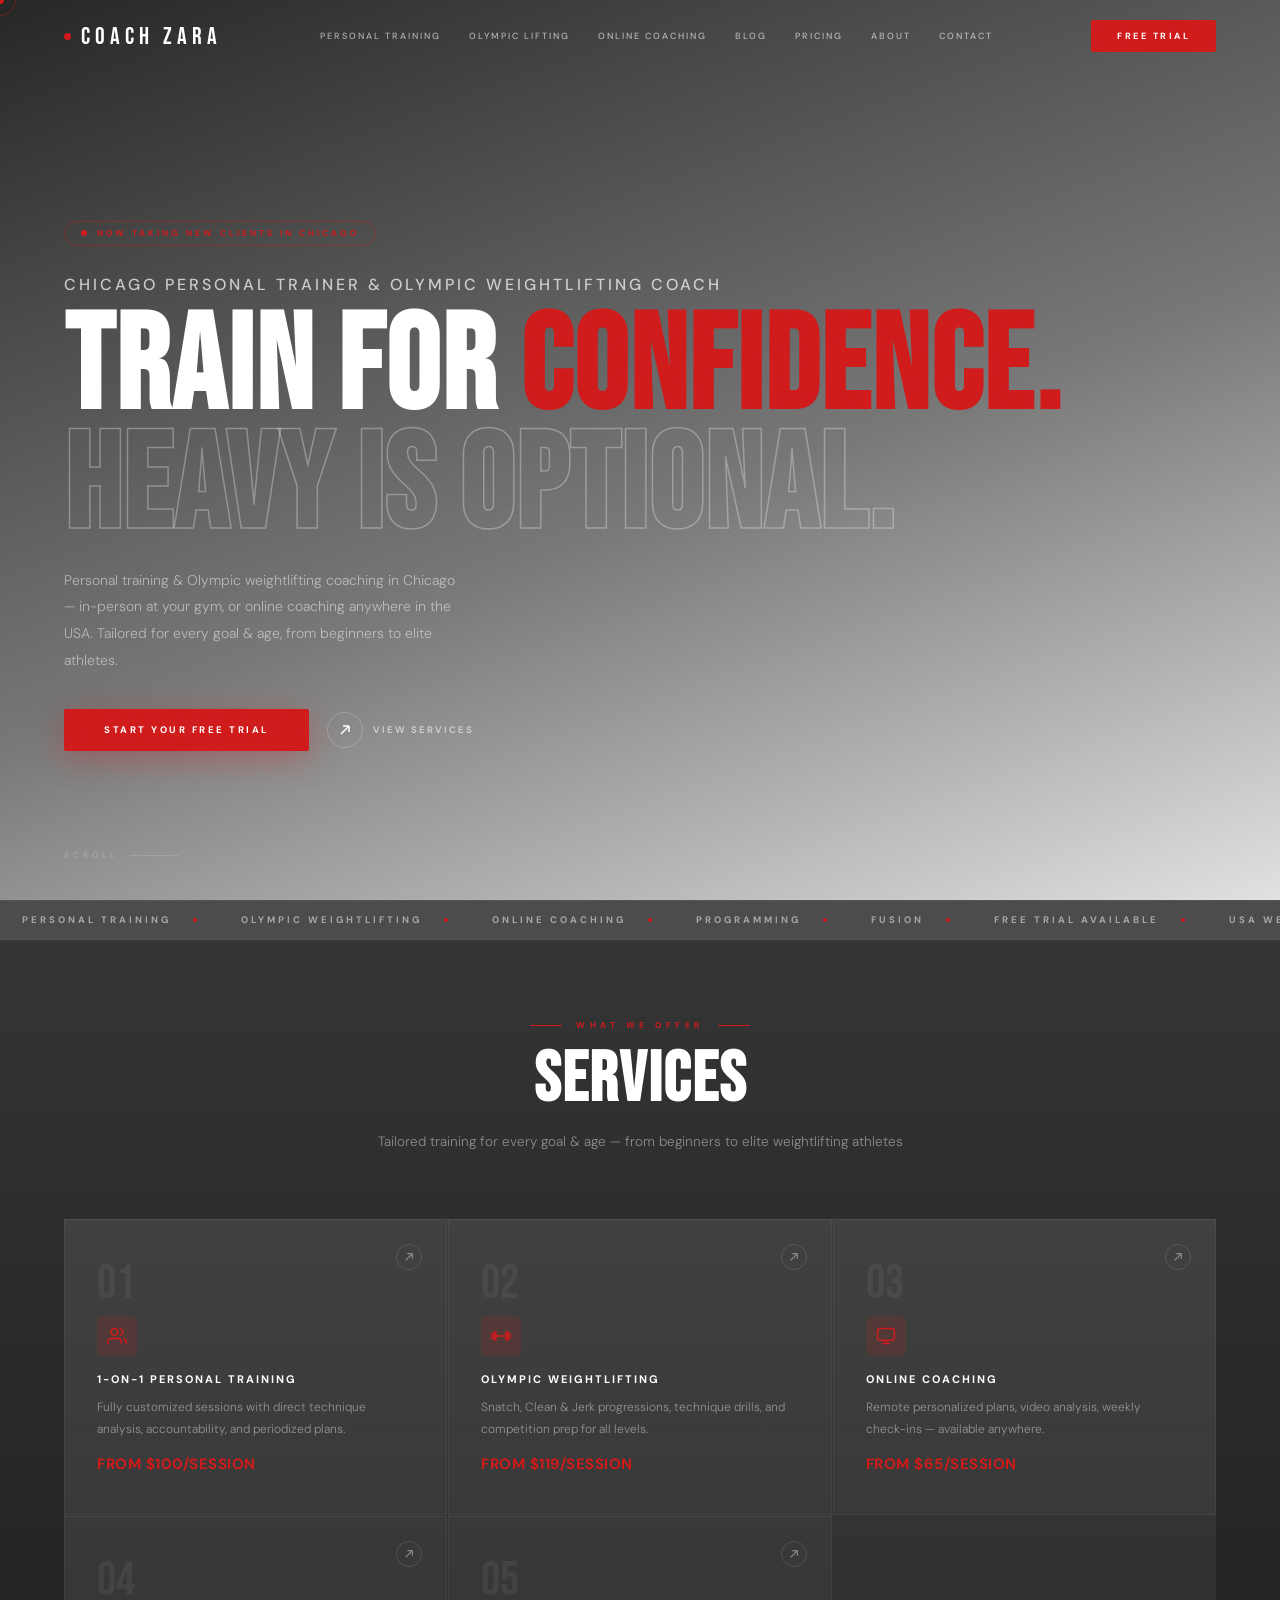
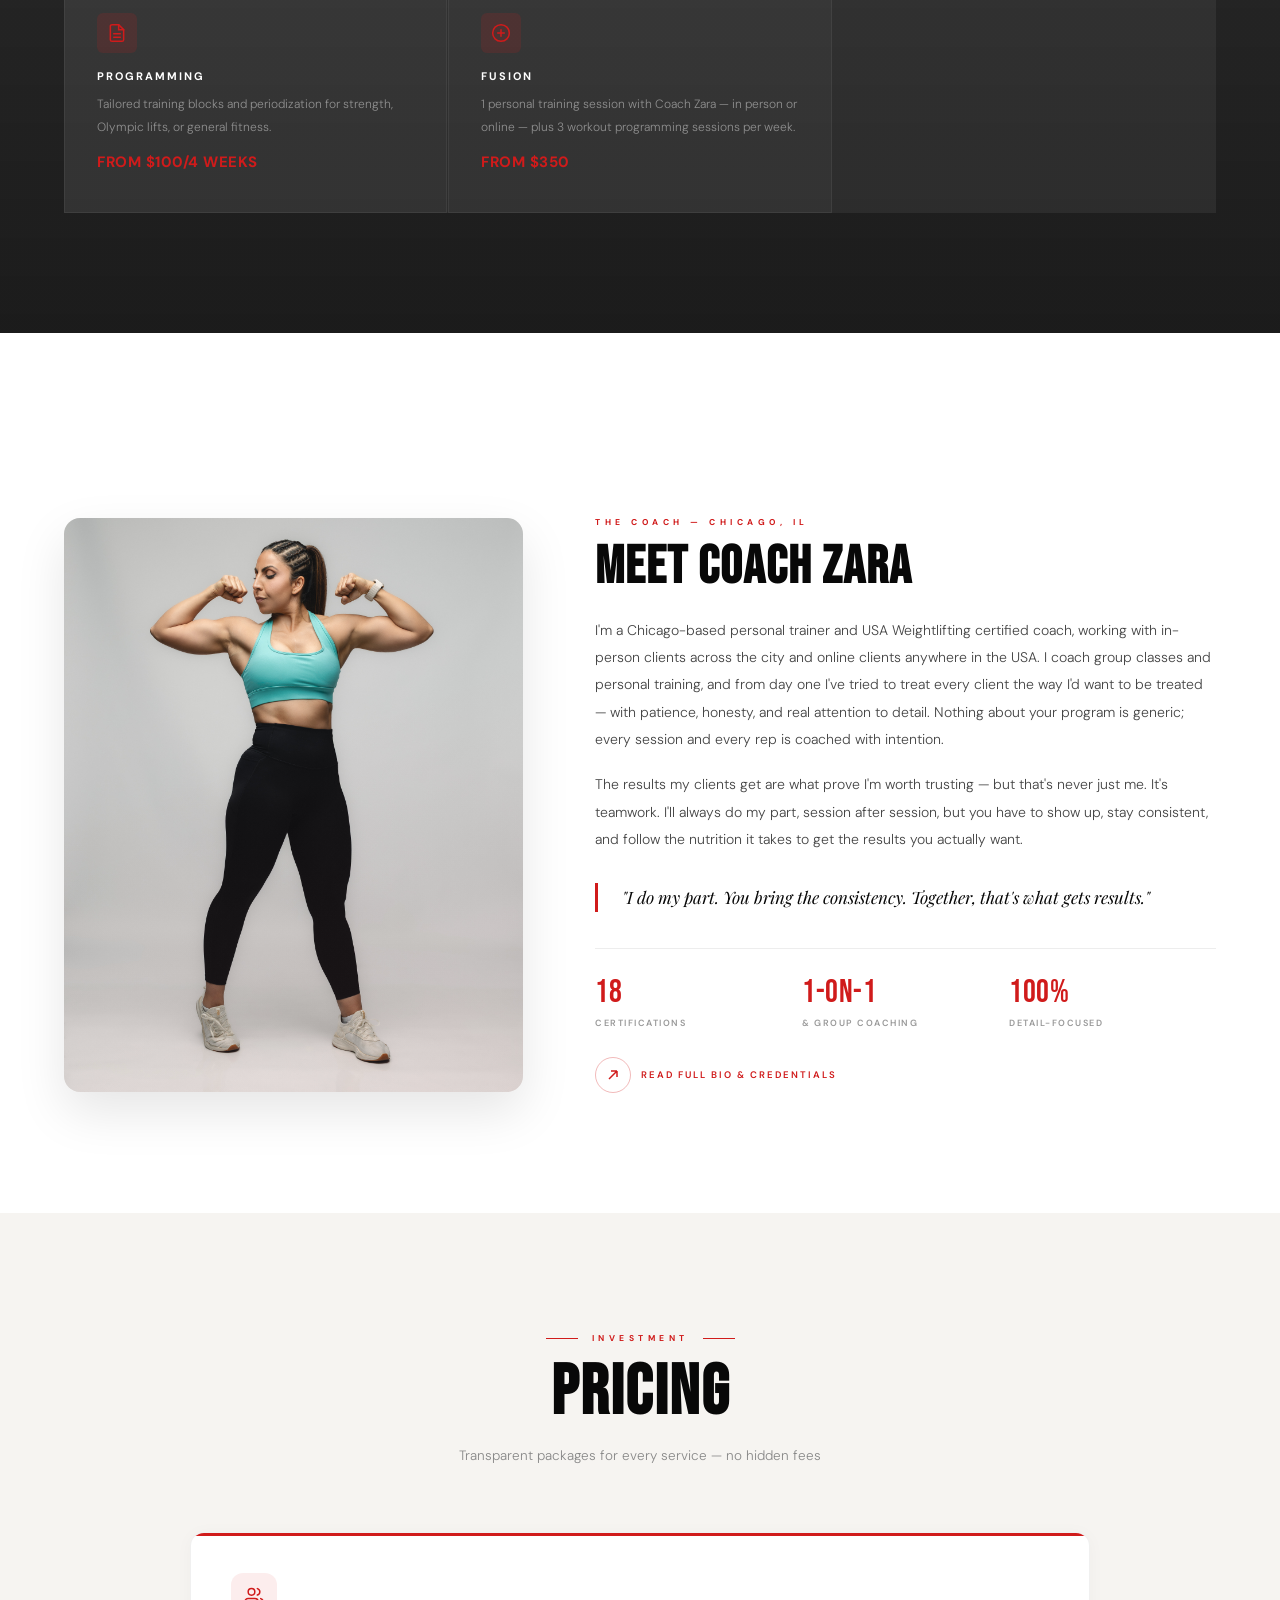
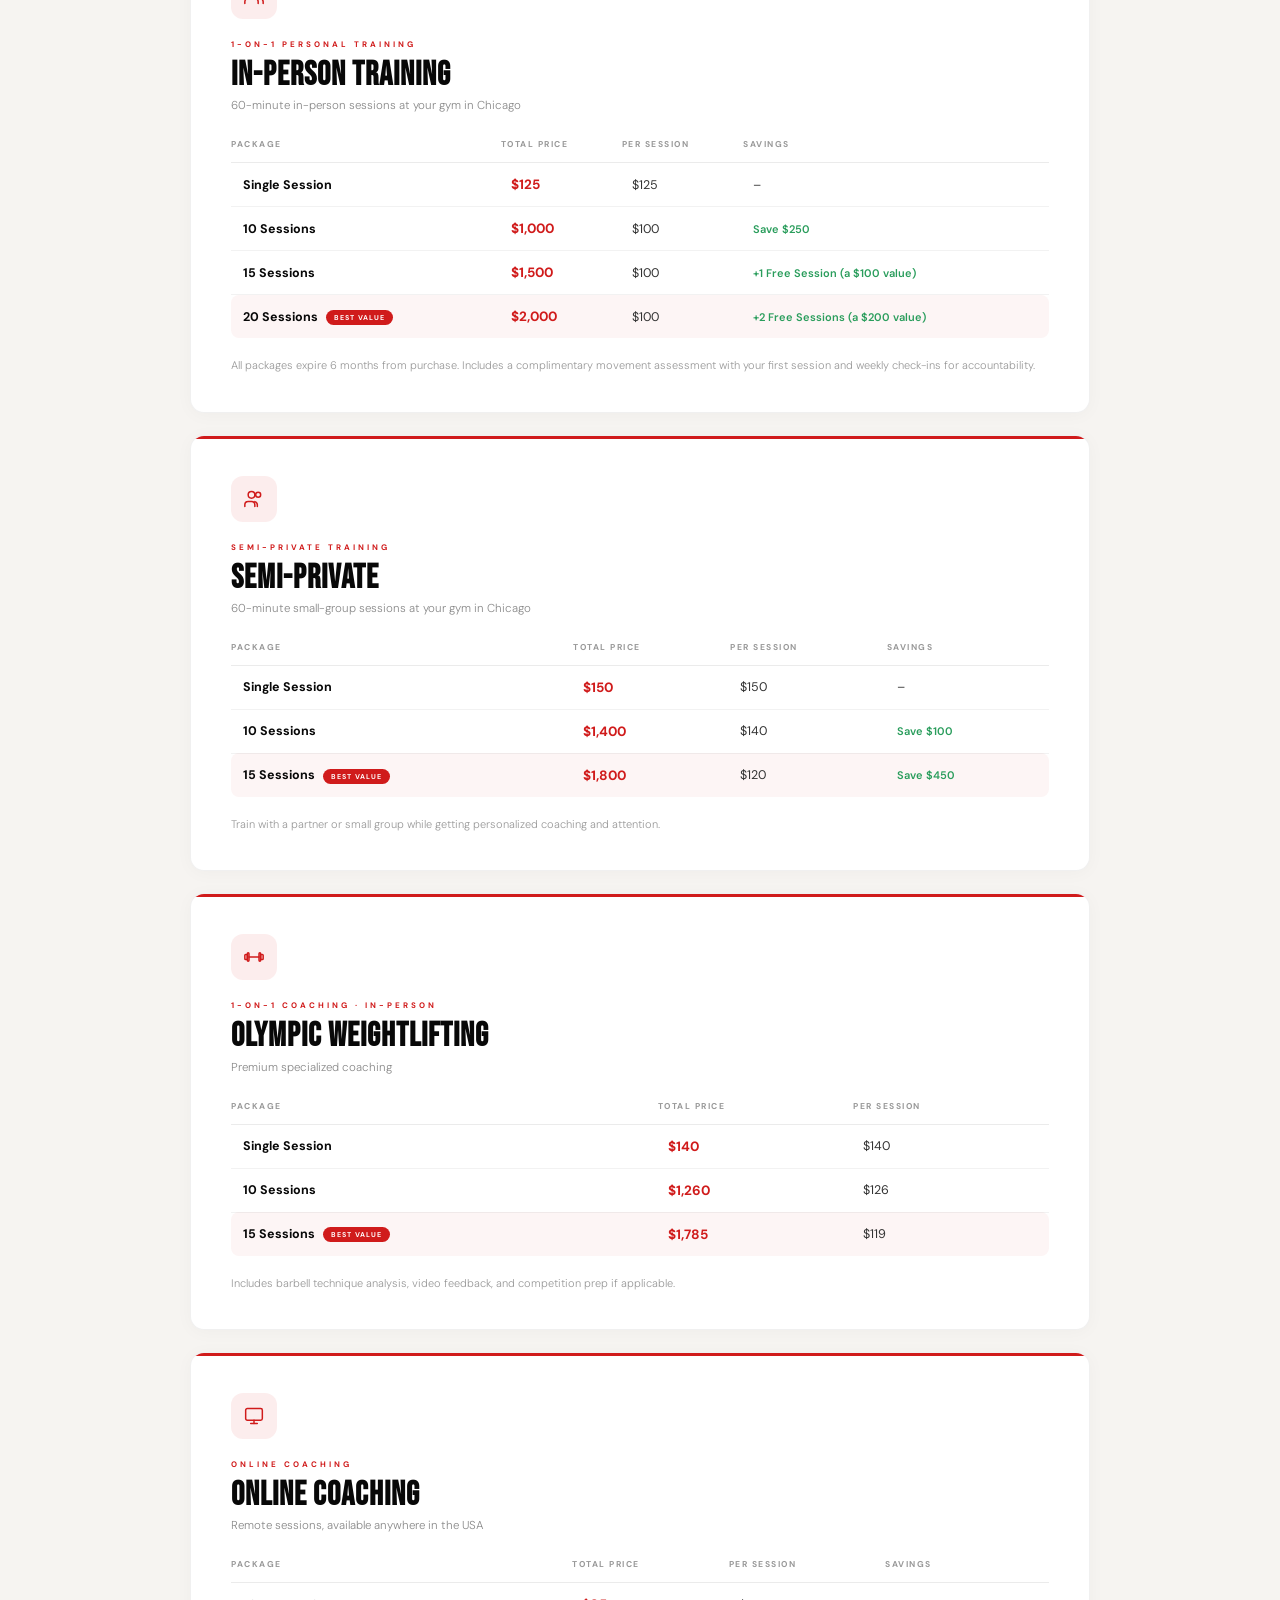
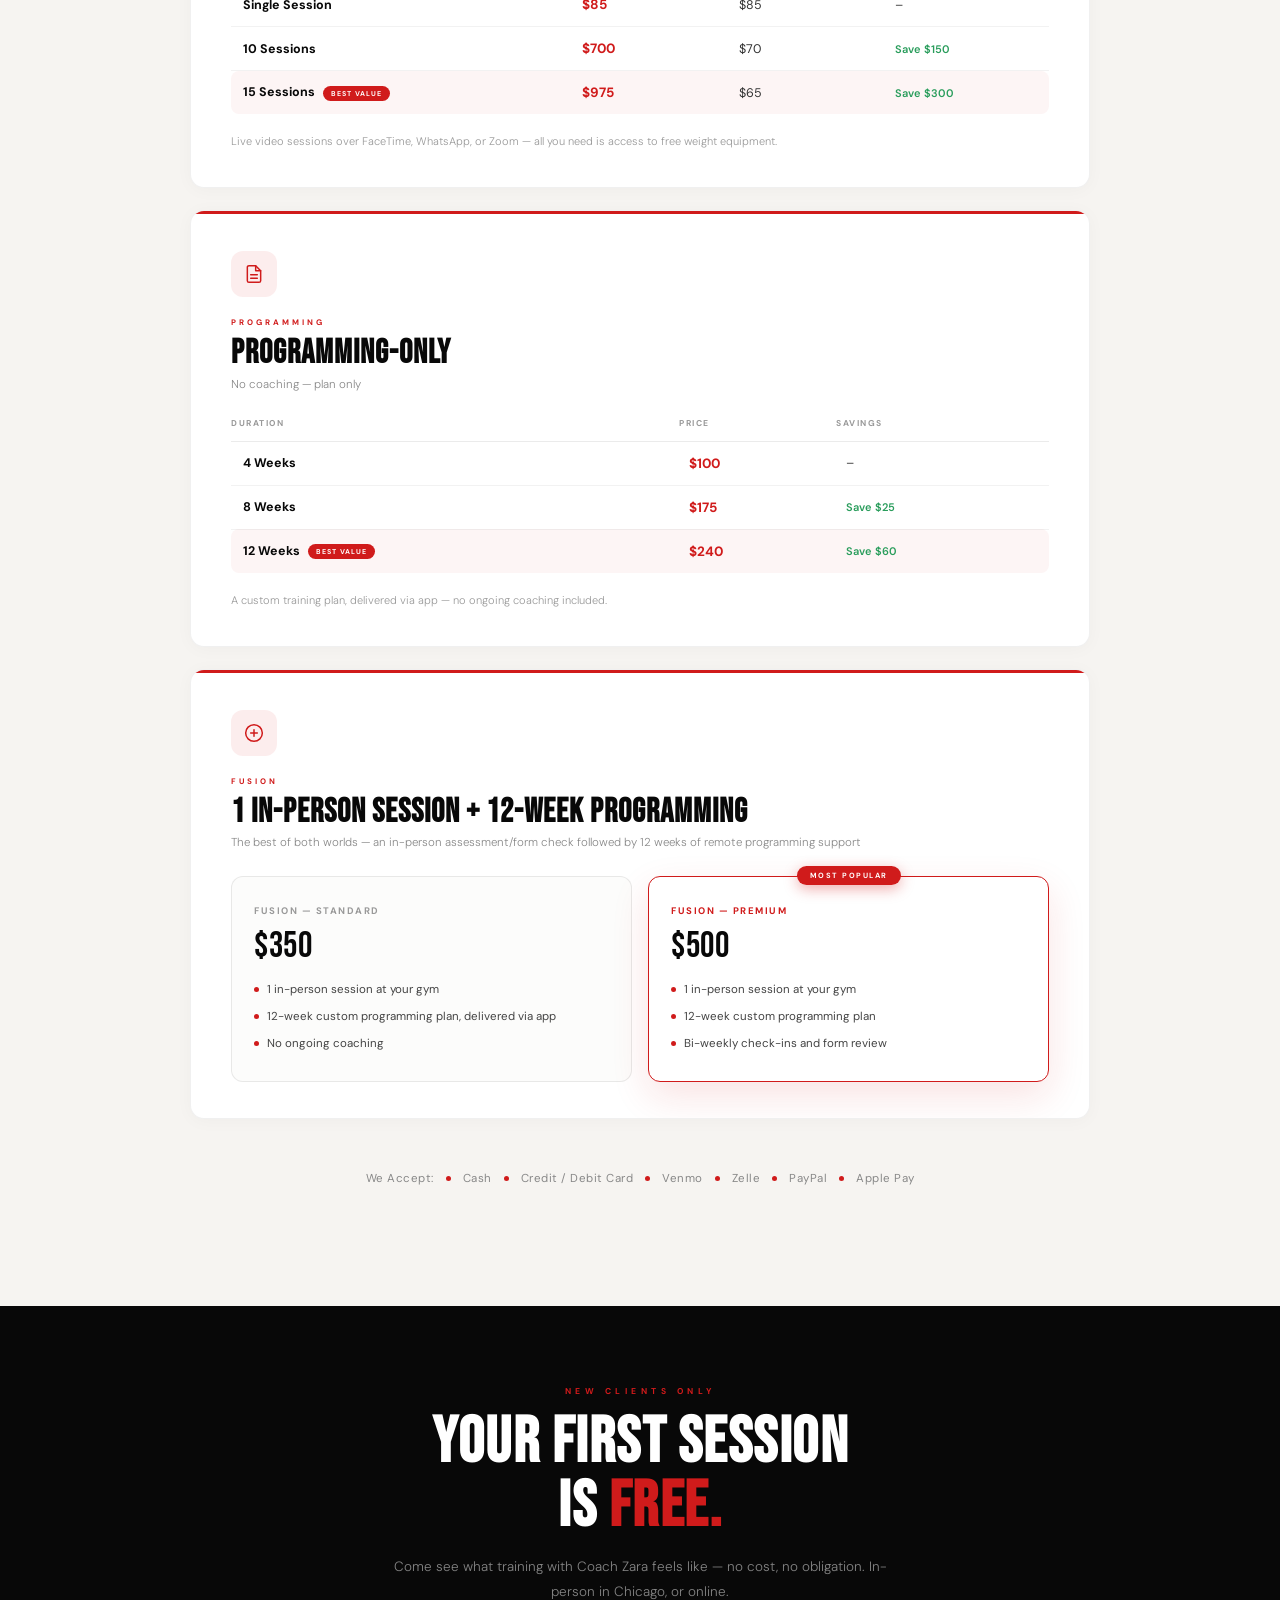
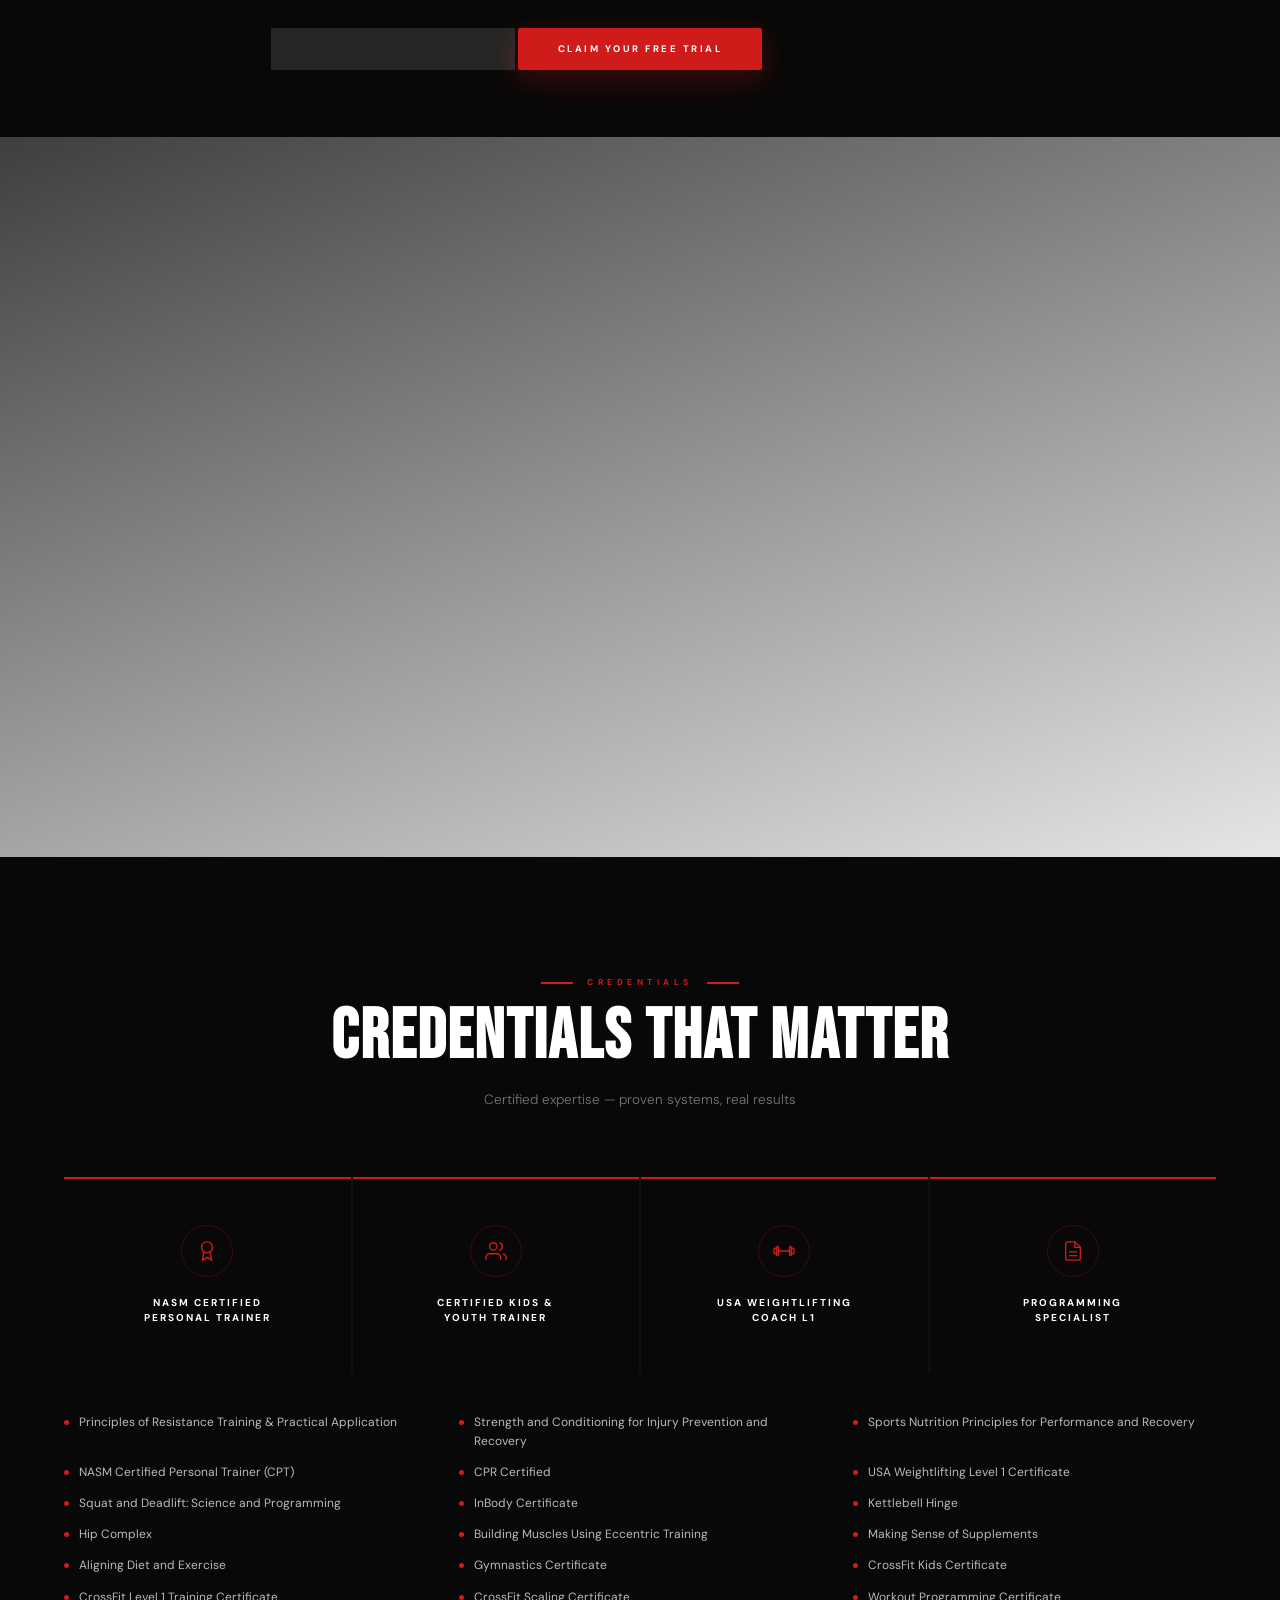
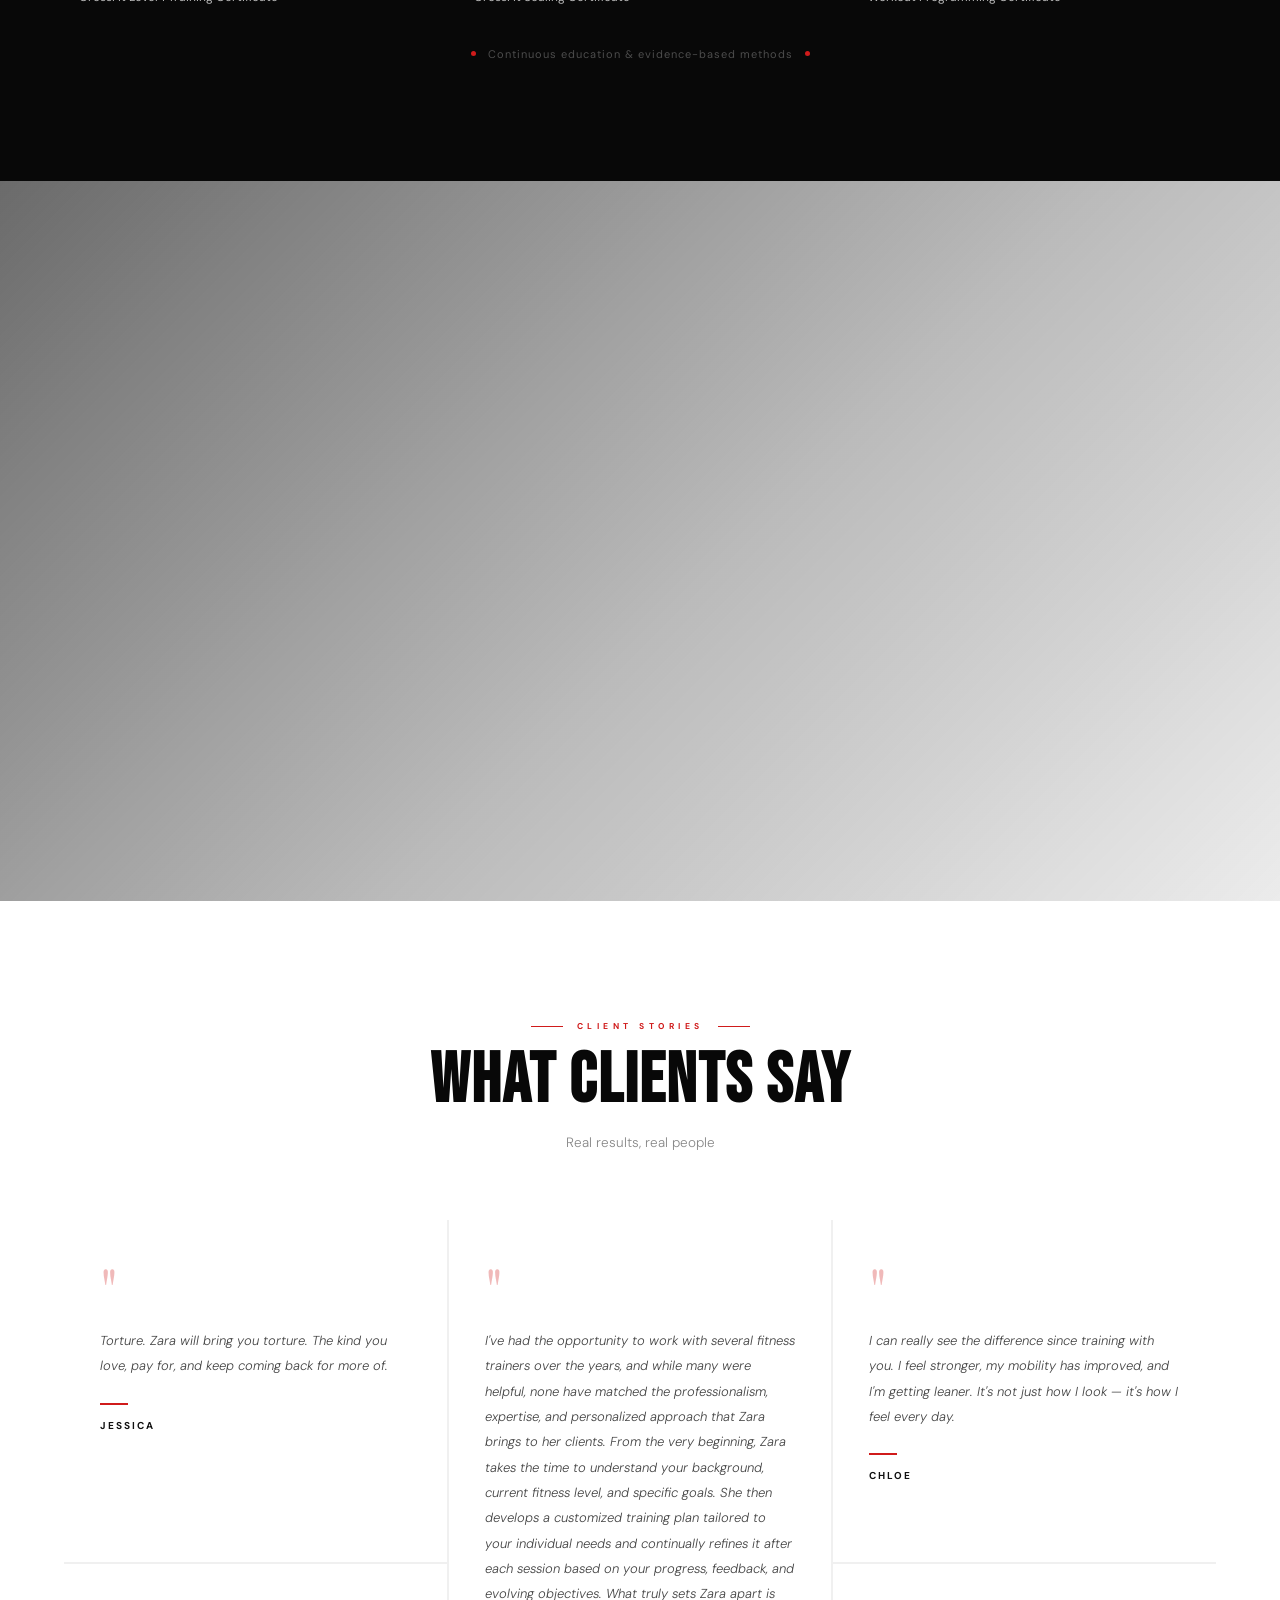
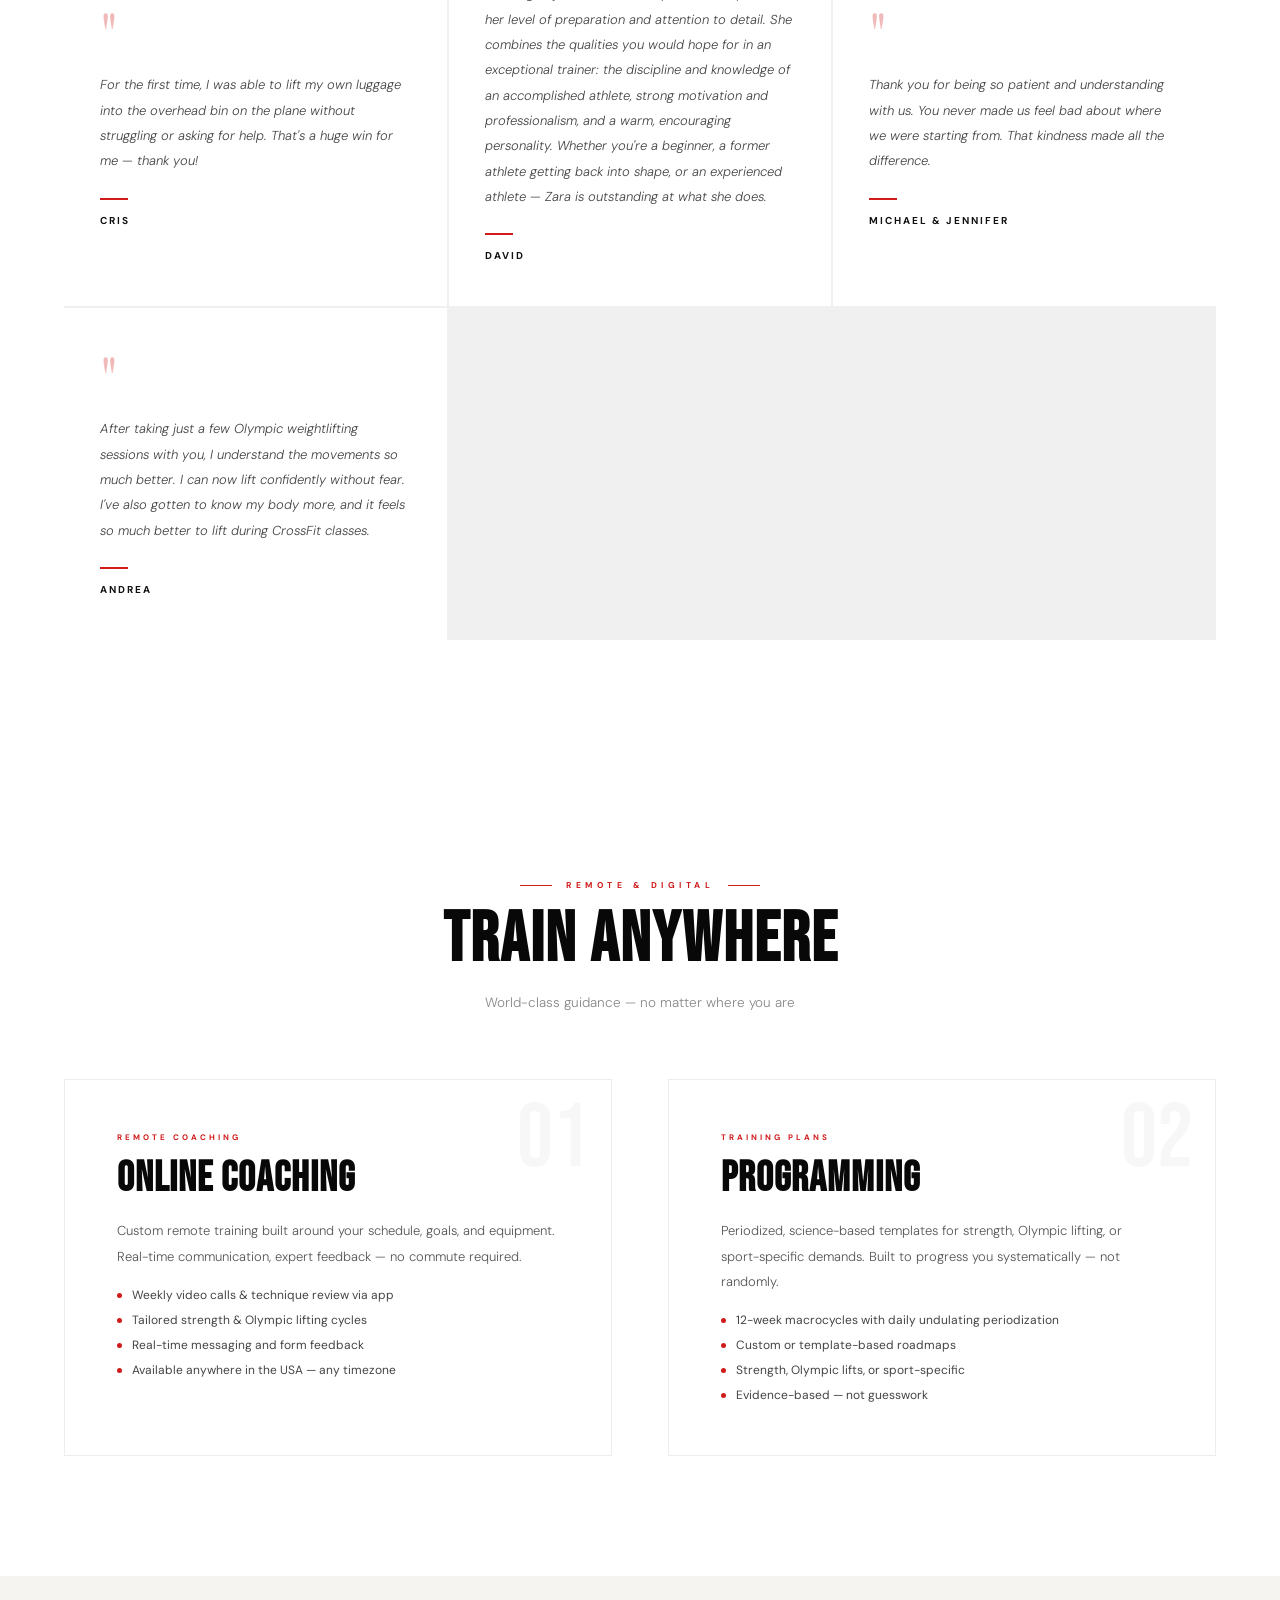
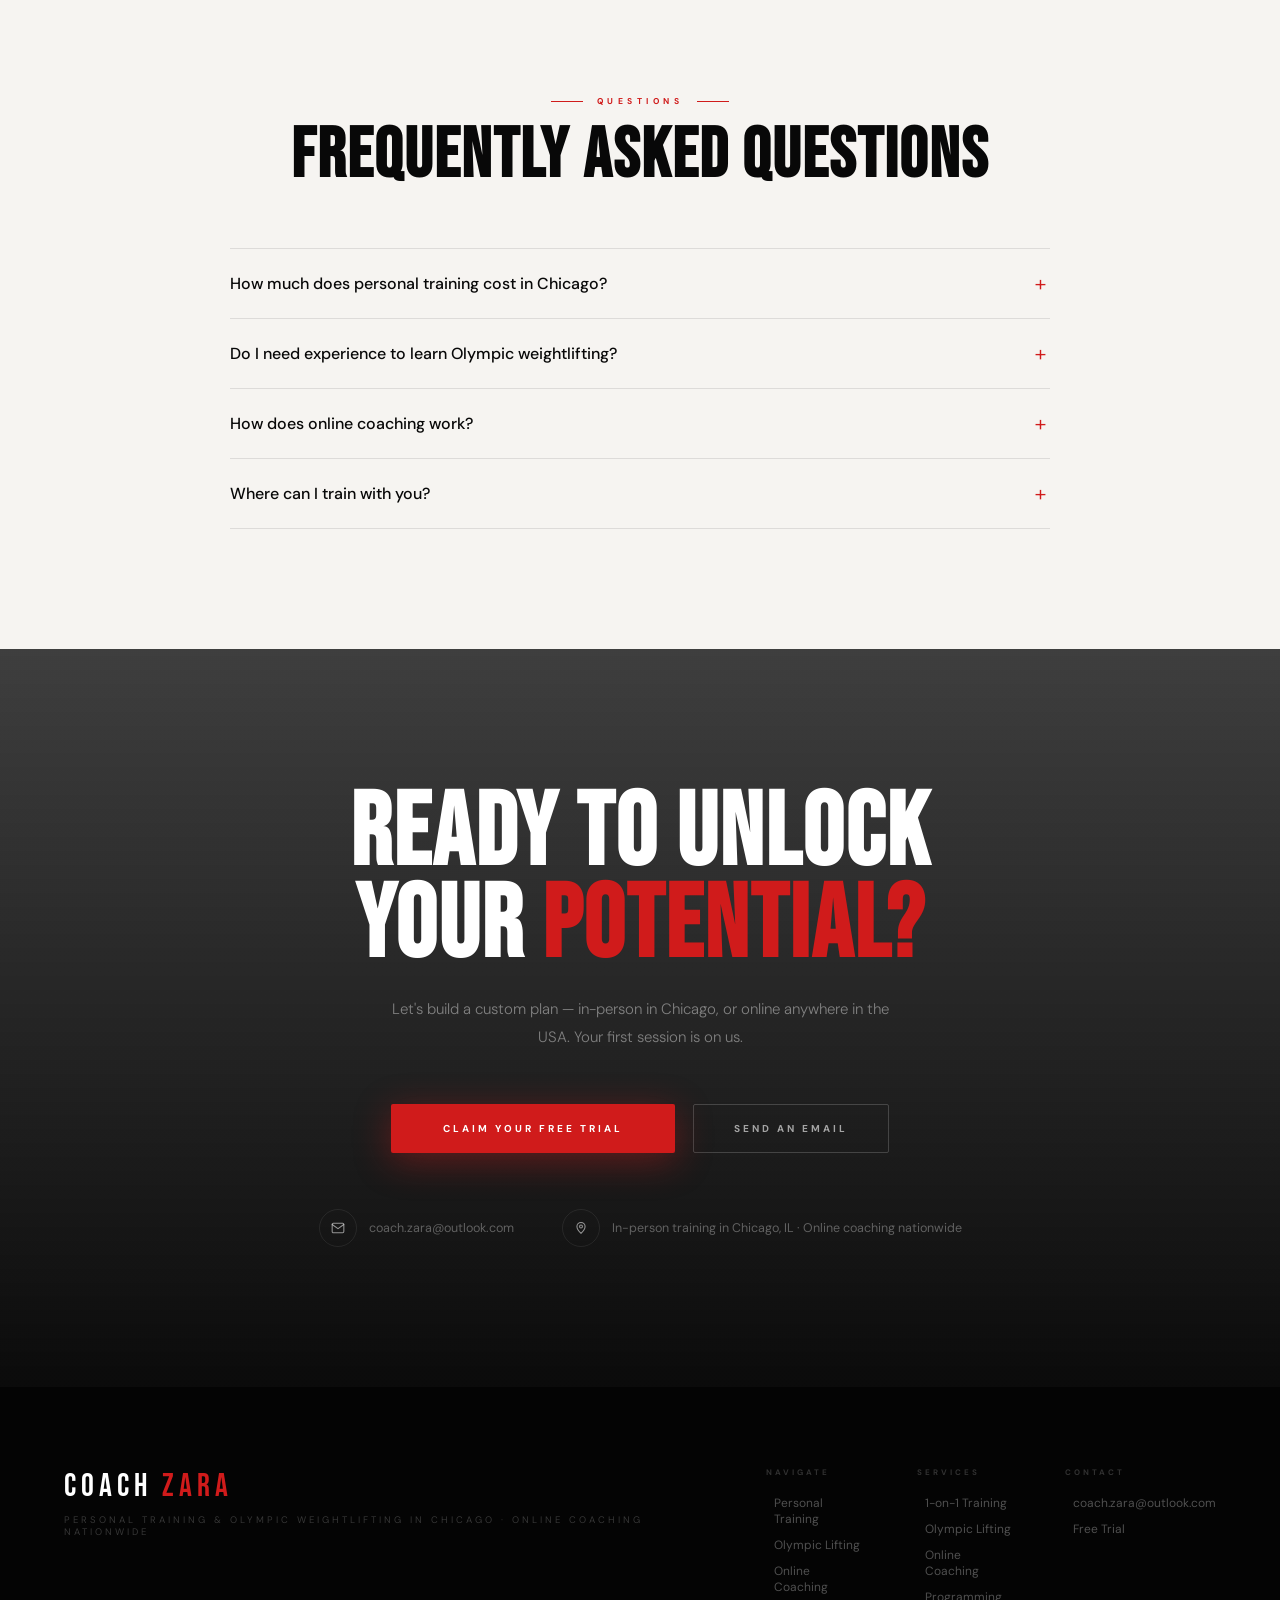
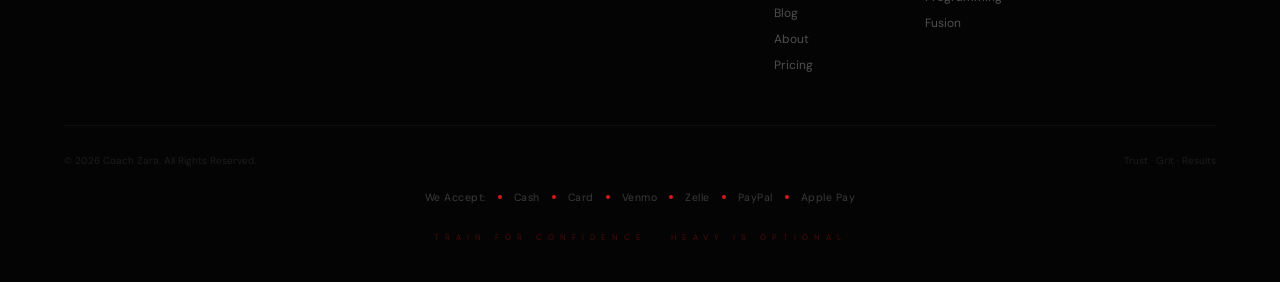
==== commit 46bbaa9a: "Add files via upload" ====
--- a/index.html
+++ b/index.html
@@ -46,7 +46,7 @@
       "name": "How much does personal training cost in Chicago?",
       "acceptedAnswer": {
         "@type": "Answer",
-        "text": "Personal training in Chicago usually costs between $85 and $150 per session. My in-person sessions range from $100 to $125 depending on the package, semi-private sessions from $120 to $150, Olympic weightlifting sessions from $119 to $140, and online coaching ranges from $65 to $85 per session. Your first session is a free trial."
+        "text": "Personal training in Chicago usually costs between $85 and $150 per session. My in-person sessions range from $100 to $125 per session depending on the package, with a free bonus session (a $100 value) on the 15-session package and 2 free bonus sessions (a $200 value) on the 20-session package, semi-private sessions range from $120 to $150, Olympic weightlifting sessions from $119 to $140, and online coaching ranges from $65 to $85 per session. Your first session is a free trial."
       }
     },
     {
@@ -237,9 +237,9 @@
       <table class="price-table">
         <tr><th>Package</th><th>Total Price</th><th>Per Session</th><th>Savings</th></tr>
         <tr><td class="pt-pkg">Single Session</td><td class="pt-price">$125</td><td>$125</td><td>–</td></tr>
-        <tr><td class="pt-pkg">10 Sessions</td><td class="pt-price">$1,100</td><td>$110</td><td class="pt-save">Save $150</td></tr>
-        <tr><td class="pt-pkg">15 Sessions</td><td class="pt-price">$1,500</td><td>$100</td><td class="pt-save">Save $375</td></tr>
-        <tr class="pt-best"><td class="pt-pkg">20 Sessions<span class="pt-badge">Best Value</span></td><td class="pt-price">$2,160</td><td>$108</td><td class="pt-save">Save $540</td></tr>
+        <tr><td class="pt-pkg">10 Sessions</td><td class="pt-price">$1,000</td><td>$100</td><td class="pt-save">Save $250</td></tr>
+        <tr><td class="pt-pkg">15 Sessions</td><td class="pt-price">$1,500</td><td>$100</td><td class="pt-save">+1 Free Session (a $100 value)</td></tr>
+        <tr class="pt-best"><td class="pt-pkg">20 Sessions<span class="pt-badge">Best Value</span></td><td class="pt-price">$2,000</td><td>$100</td><td class="pt-save">+2 Free Sessions (a $200 value)</td></tr>
       </table>
       <p class="price-fine">All packages expire 6 months from purchase. Includes a complimentary movement assessment with your first session and weekly check-ins for accountability.</p>
     </div>
@@ -484,7 +484,7 @@
   <div class="seyebrow rv"><div class="ey-line"></div><span class="ey-txt">Questions</span><div class="ey-line"></div></div>
   <h2 class="sh2 dark rv">FREQUENTLY ASKED QUESTIONS</h2>
   <div class="faq-list rv">
-    <details class="faq-item"><summary>How much does personal training cost in Chicago?</summary><p>Personal training in Chicago usually costs between $85 and $150 per session. My in-person sessions range from $100 to $125 depending on the package, semi-private sessions from $120 to $150, Olympic weightlifting sessions from $119 to $140, and online coaching ranges from $65 to $85 per session. Your first session is a free trial.</p></details>
+    <details class="faq-item"><summary>How much does personal training cost in Chicago?</summary><p>Personal training in Chicago usually costs between $85 and $150 per session. My in-person sessions range from $100 to $125 per session depending on the package, with a free bonus session (a $100 value) on the 15-session package and 2 free bonus sessions (a $200 value) on the 20-session package, semi-private sessions range from $120 to $150, Olympic weightlifting sessions from $119 to $140, and online coaching ranges from $65 to $85 per session. Your first session is a free trial.</p></details>
     <details class="faq-item"><summary>Do I need experience to learn Olympic weightlifting?</summary><p>No. We can start from scratch. I teach the snatch and clean &amp; jerk step by step, starting with the basic positions and building up at your pace, so beginners are welcome.</p></details>
     <details class="faq-item"><summary>How does online coaching work?</summary><p>We schedule your sessions and train together live over FaceTime, WhatsApp, Zoom, or whichever video app you prefer. All you need is access to free weight equipment.</p></details>
     <details class="faq-item"><summary>Where can I train with you?</summary><p>In person in Chicago, either at your gym or mine. Online coaching is also available anywhere in the USA.</p></details>
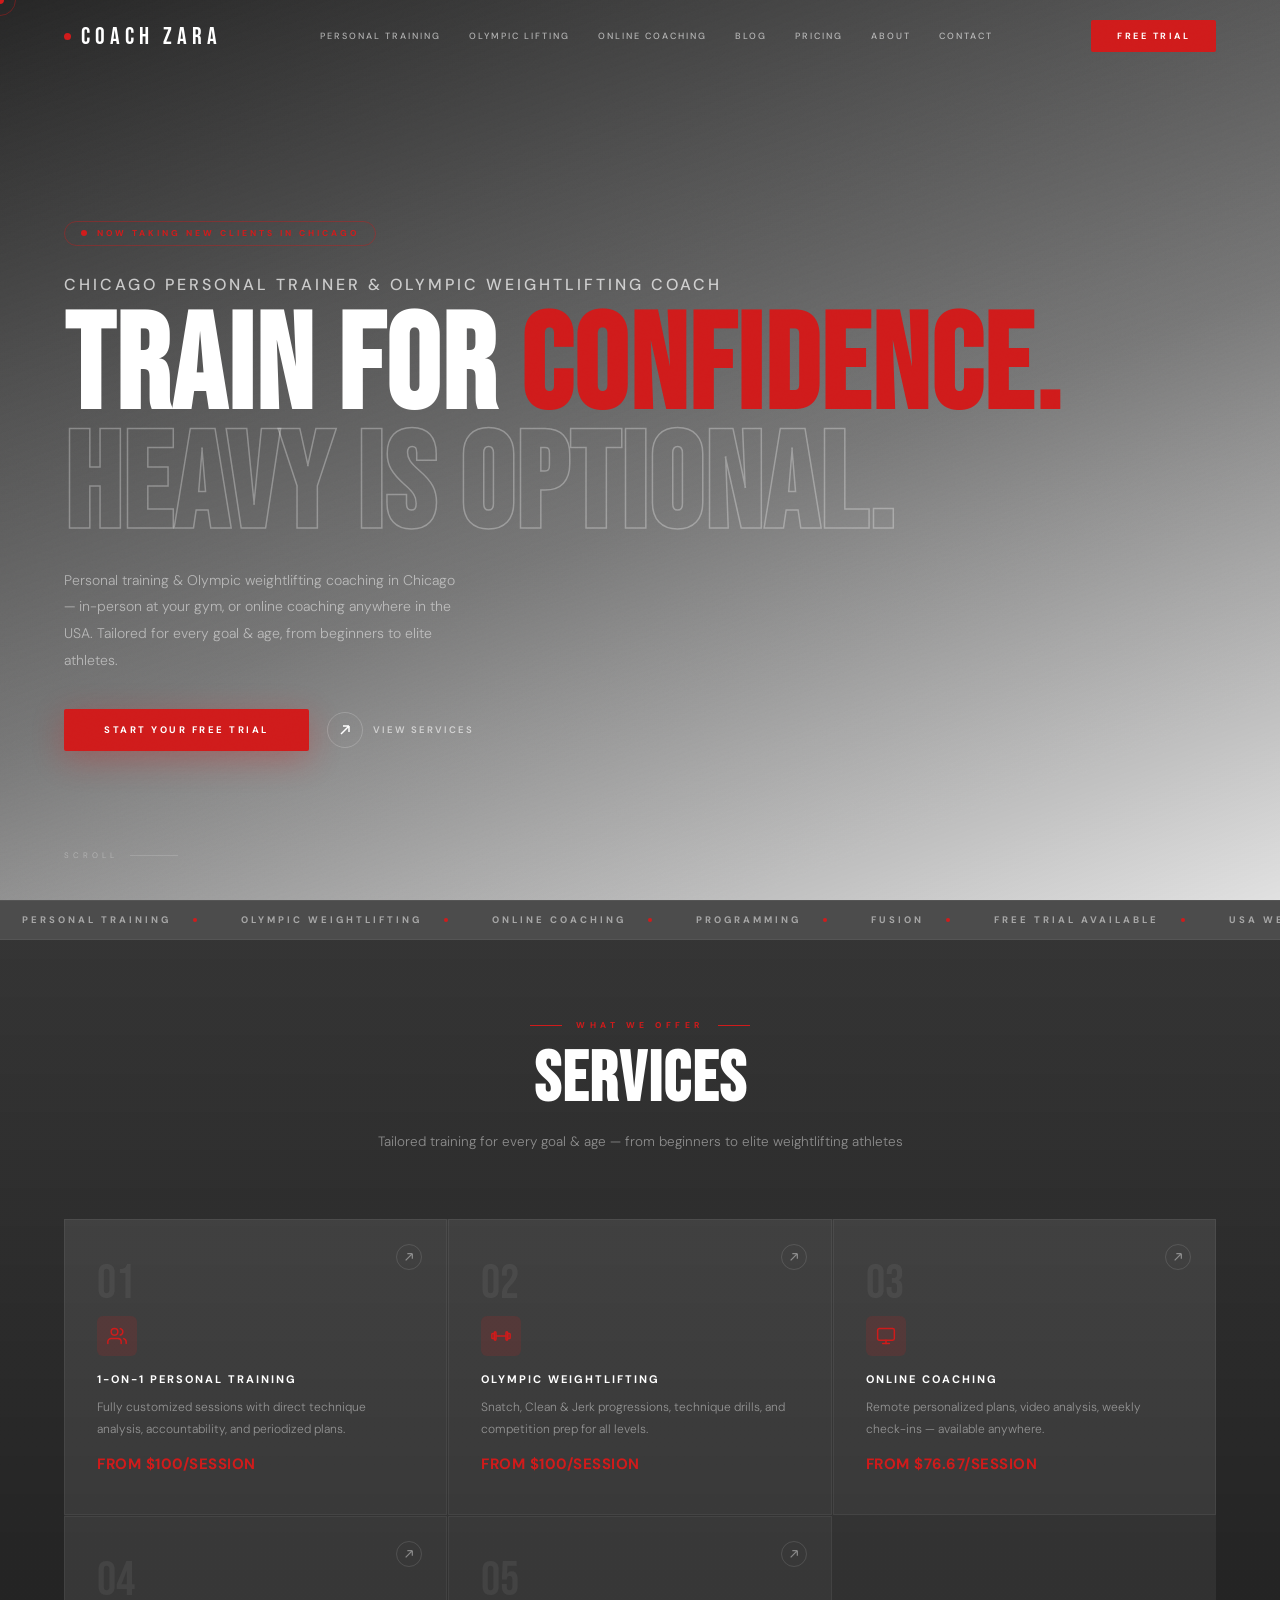
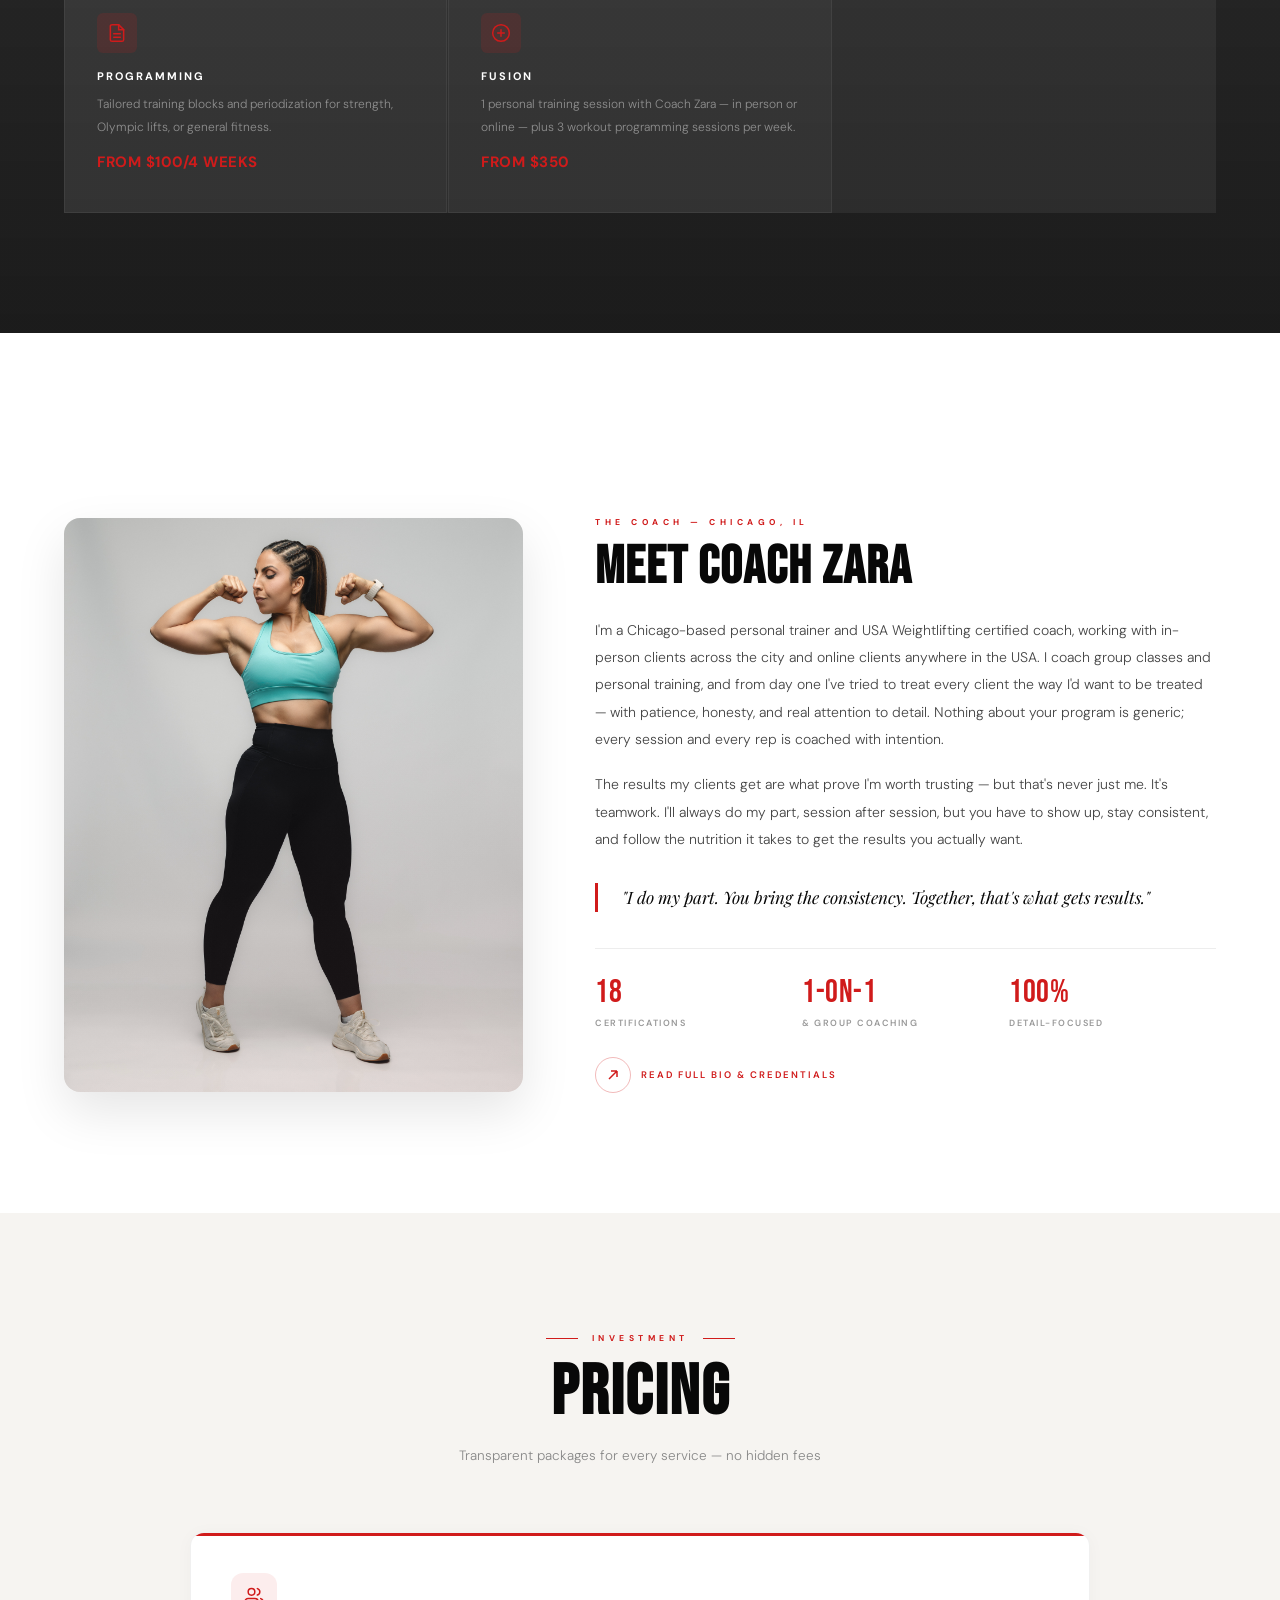
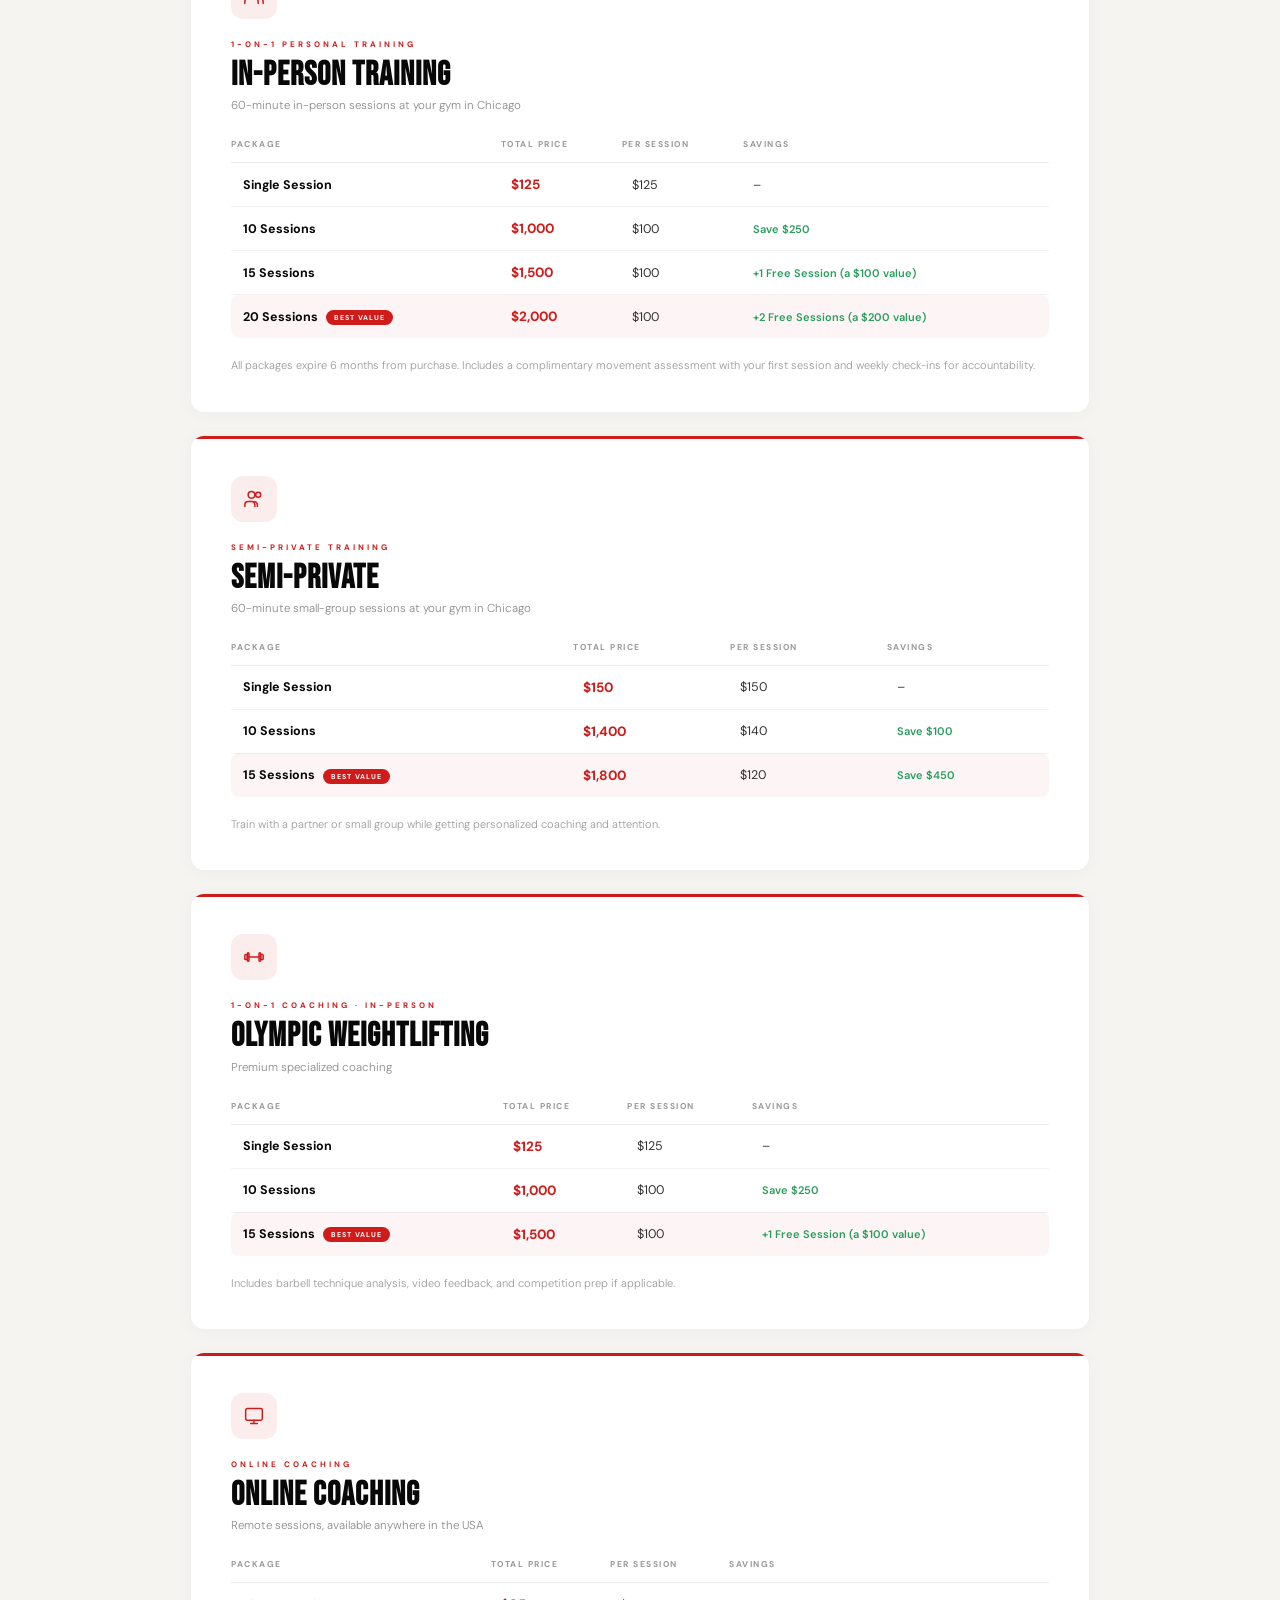
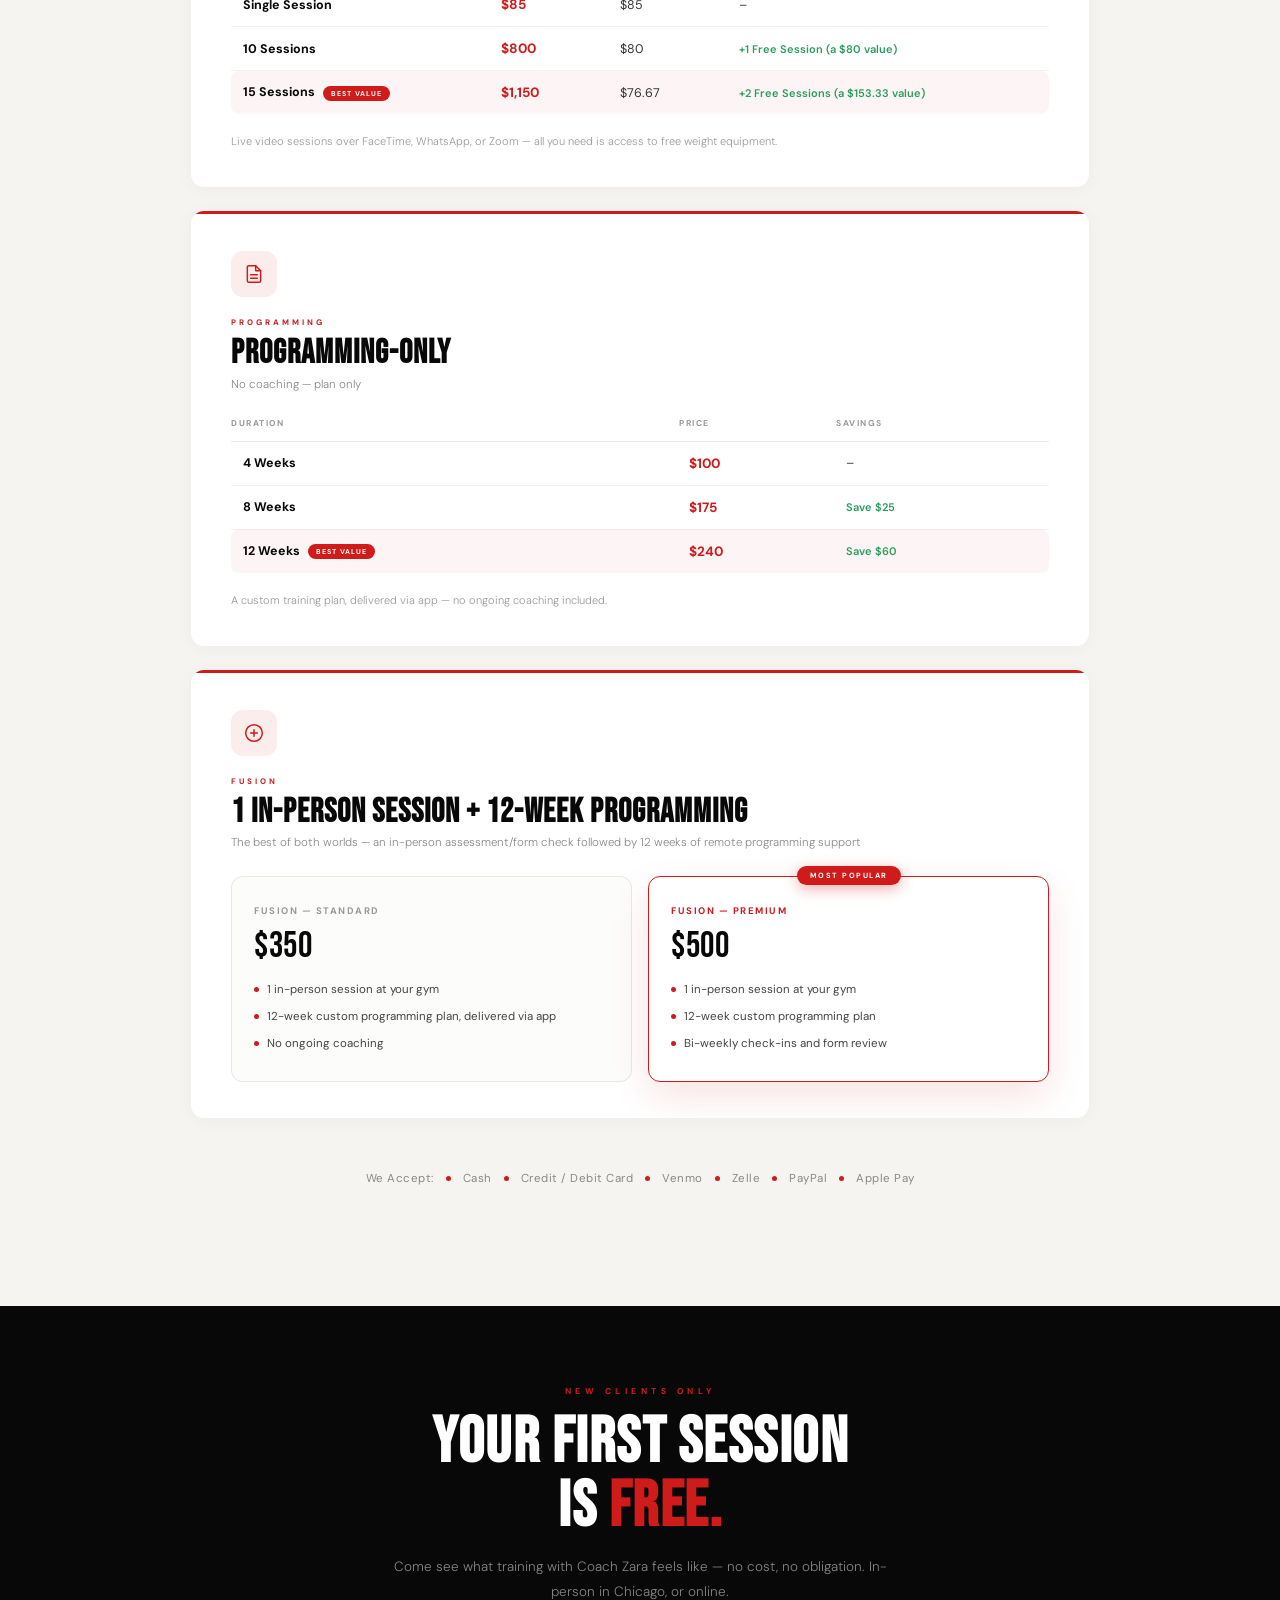
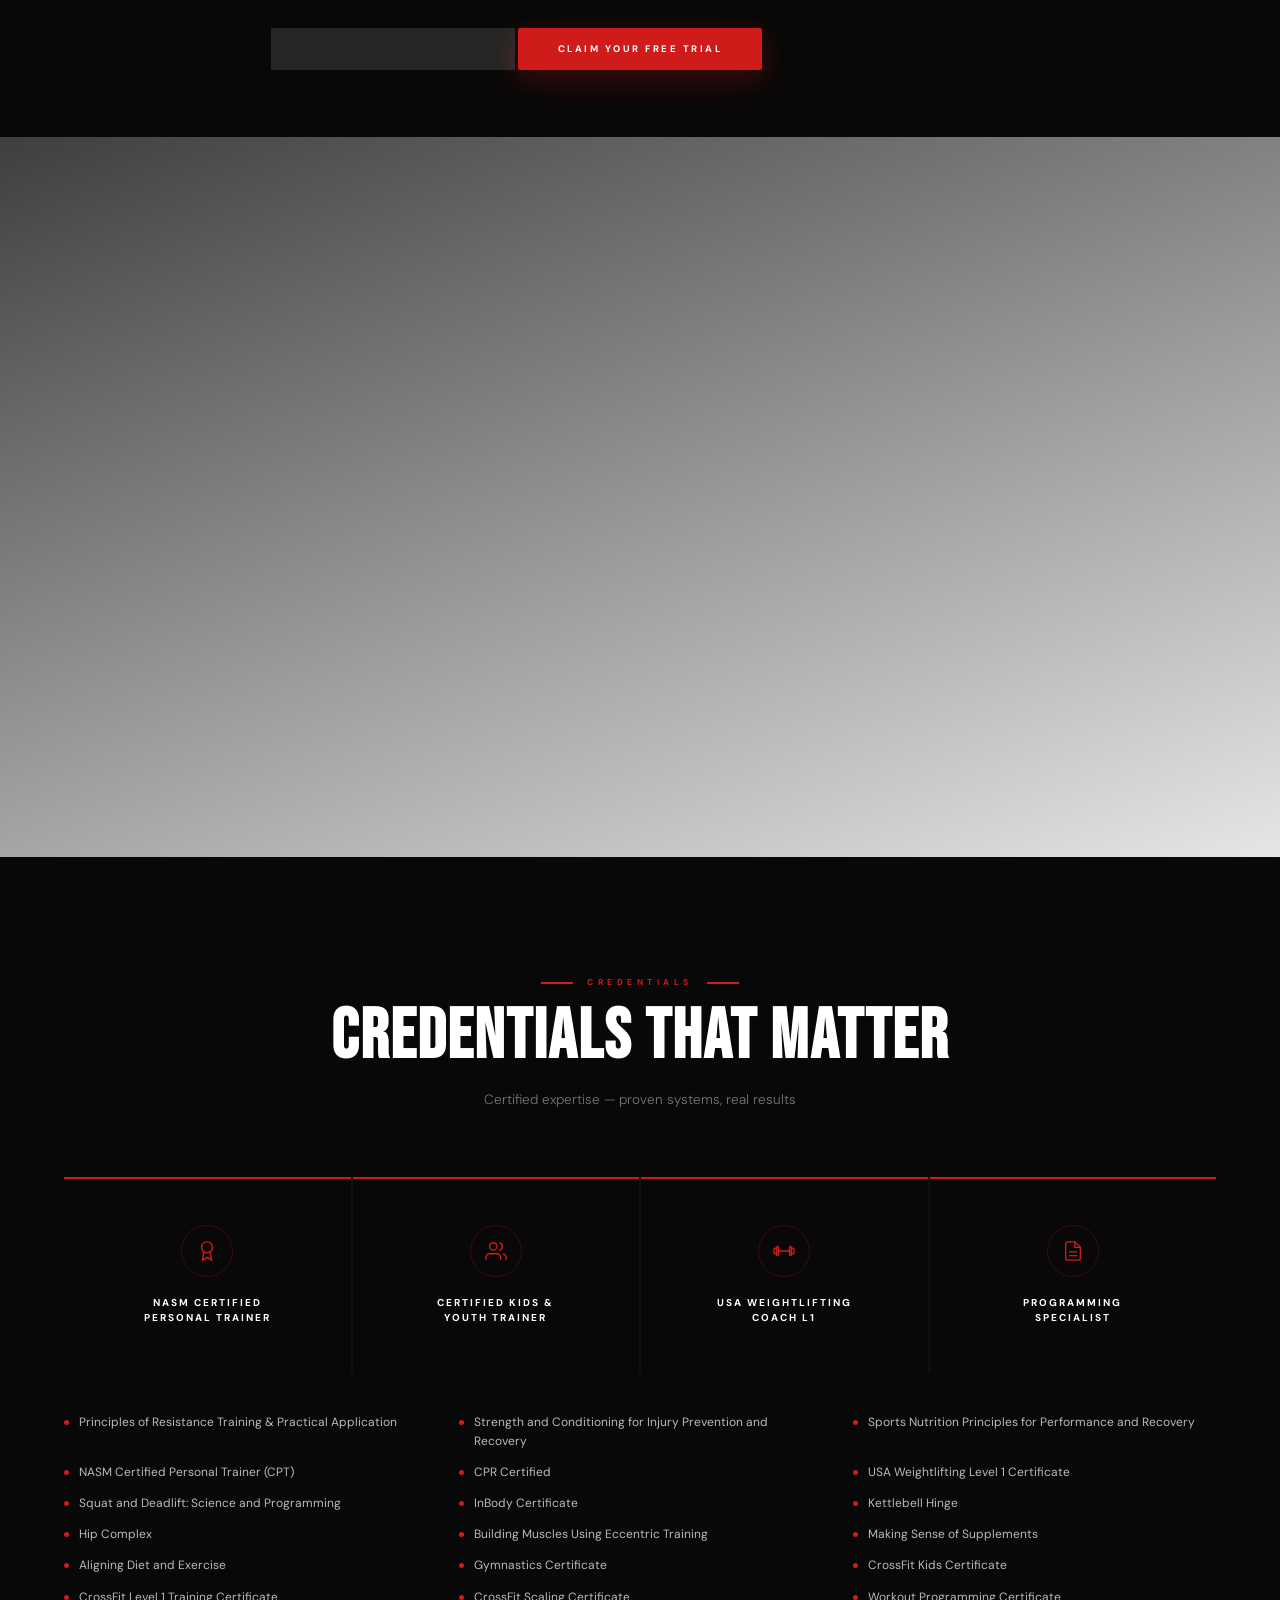
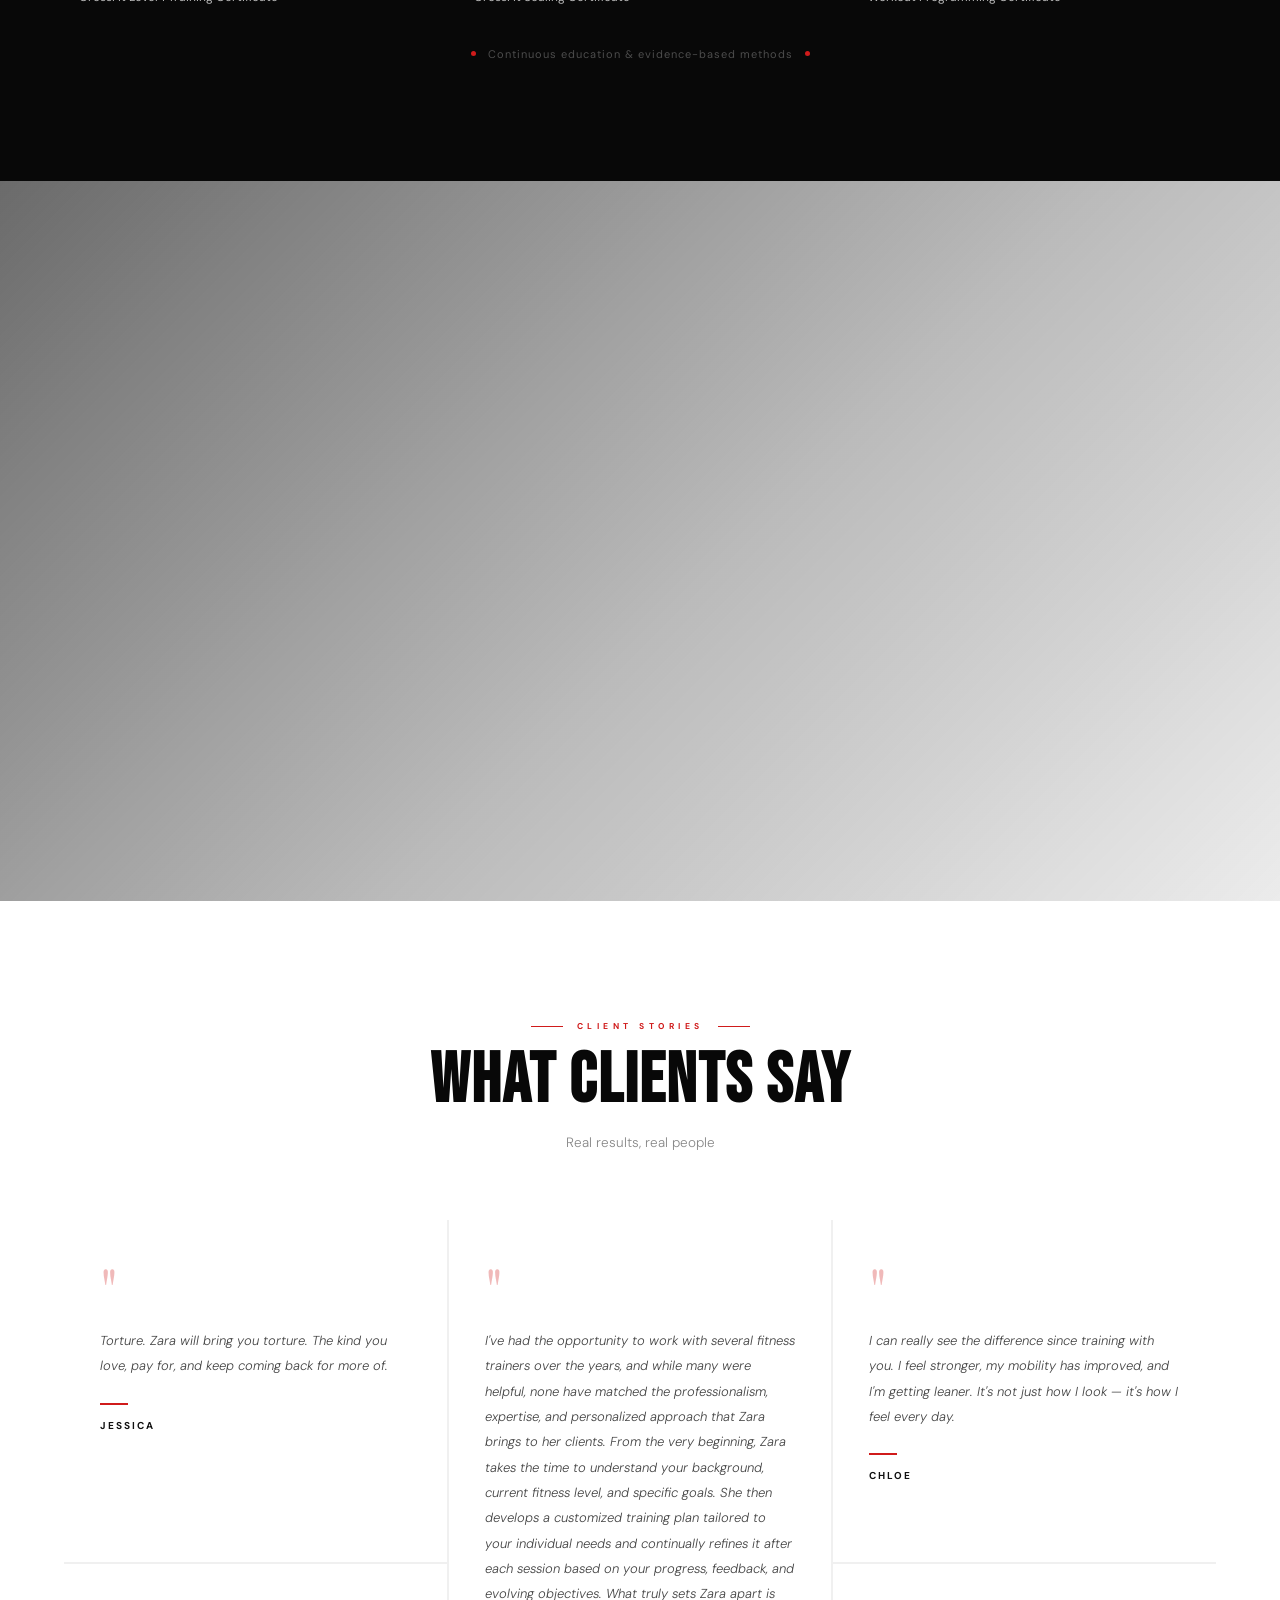
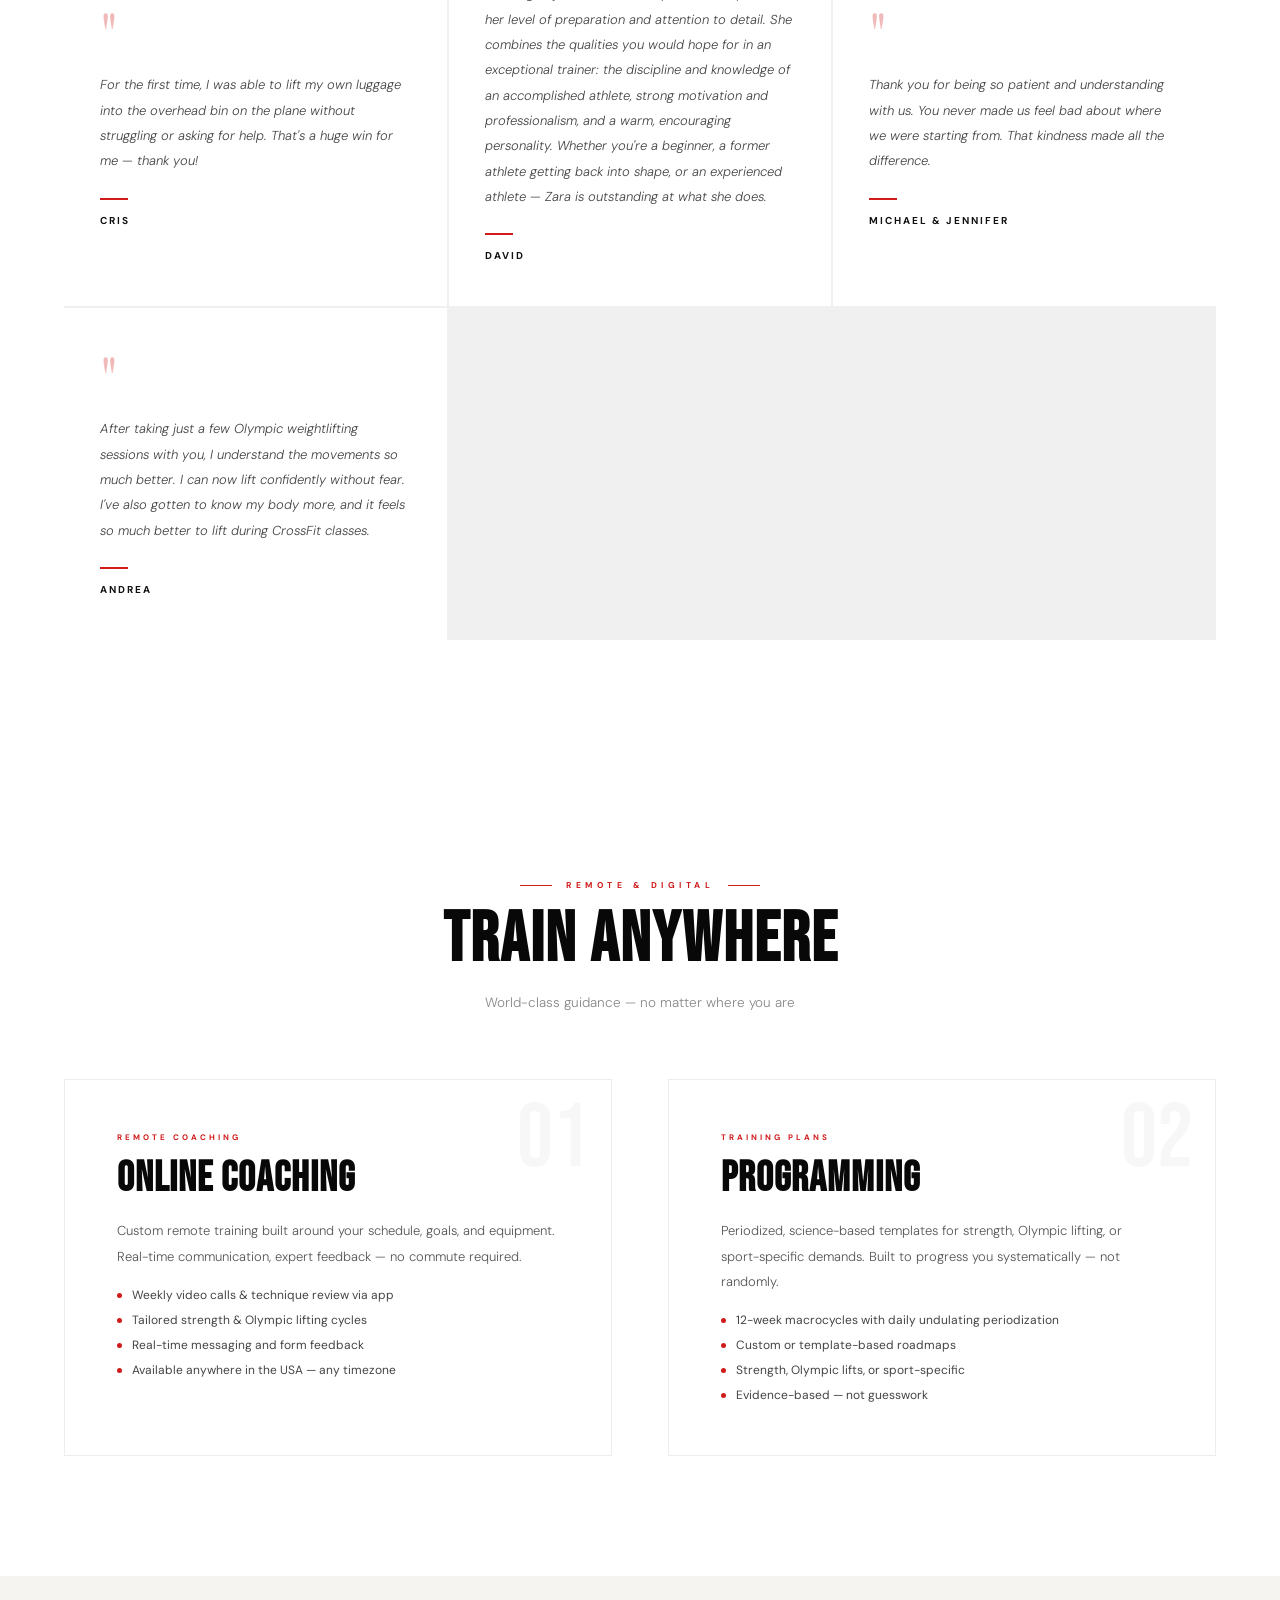
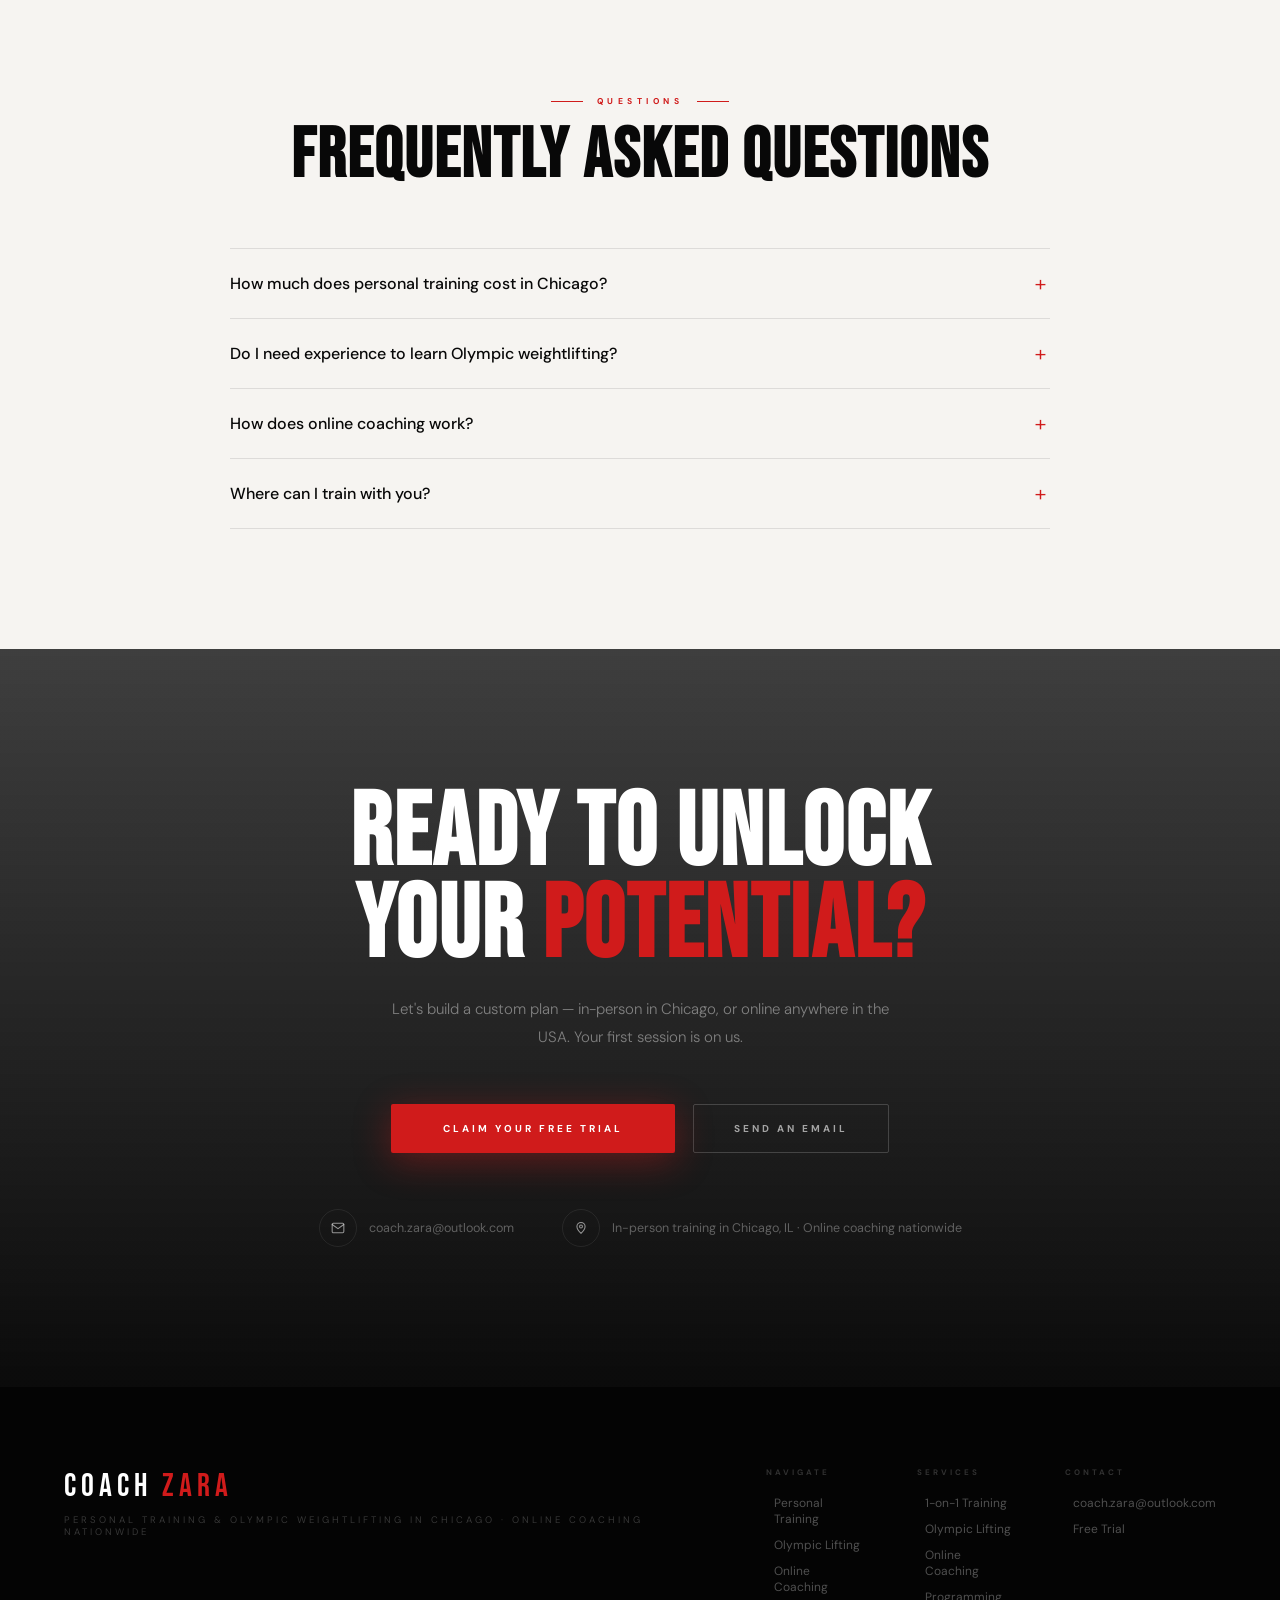
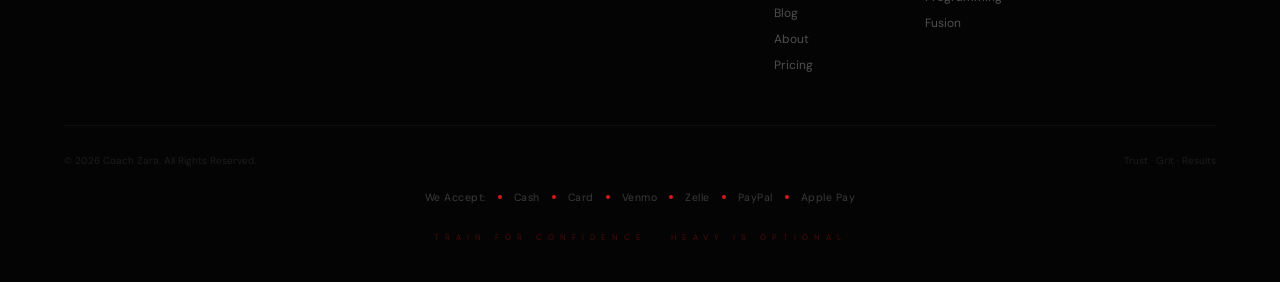
==== commit 78486609: "Add files via upload" ====
--- a/index.html
+++ b/index.html
@@ -46,7 +46,7 @@
       "name": "How much does personal training cost in Chicago?",
       "acceptedAnswer": {
         "@type": "Answer",
-        "text": "Personal training in Chicago usually costs between $85 and $150 per session. My in-person sessions range from $100 to $125 per session depending on the package, with a free bonus session (a $100 value) on the 15-session package and 2 free bonus sessions (a $200 value) on the 20-session package, semi-private sessions range from $120 to $150, Olympic weightlifting sessions from $119 to $140, and online coaching ranges from $65 to $85 per session. Your first session is a free trial."
+        "text": "Personal training in Chicago usually costs between $85 and $150 per session. My in-person sessions range from $100 to $125 per session depending on the package, with a free bonus session (a $100 value) on the 15-session package and 2 free bonus sessions (a $200 value) on the 20-session package, semi-private sessions range from $120 to $150, Olympic weightlifting sessions range from $100 to $125 per session depending on the package with a free bonus session (a $100 value) on the 15-session package, and online coaching ranges from $76.67 to $85 per session with a free bonus session (a $80 value) on the 10-session package and 2 free bonus sessions (a $153.33 value) on the 15-session package. Your first session is a free trial."
       }
     },
     {
@@ -185,8 +185,8 @@
         <p class="ssub light rv">Tailored training for every goal & age — from beginners to elite weightlifting athletes</p>
         <div class="svc-grid">
           <a class='svc-card rv d1' href='/personal-training-chicago' style='display:block;text-decoration:none;color:inherit;'><div class="svc-z"><div class="svc-num">01</div><div class="svc-icon"><svg width="20" height="20" viewBox="0 0 24 24" fill="none" stroke-width="1.8" stroke-linecap="round" stroke-linejoin="round"><path d="M17 21v-2a4 4 0 00-4-4H5a4 4 0 00-4 4v2"/><circle cx="9" cy="7" r="4"/><path d="M23 21v-2a4 4 0 00-3-3.87M16 3.13a4 4 0 010 7.75"/></svg></div><p class="svc-name">1-on-1 Personal Training</p><p class="svc-desc">Fully customized sessions with direct technique analysis, accountability, and periodized plans.</p><p class="svc-price">From $100/session</p></div><div class="svc-arr"><svg width="10" height="10" viewBox="0 0 12 12" fill="none" stroke="rgba(255,255,255,.4)" stroke-width="1.5"><path d="M2 10L10 2M10 2H4M10 2V8"/></svg></div></a>
-          <a class='svc-card rv d2' href='/olympic-weightlifting-chicago' style='display:block;text-decoration:none;color:inherit;'><div class="svc-z"><div class="svc-num">02</div><div class="svc-icon"><svg width="20" height="20" viewBox="0 0 24 24" fill="none" stroke-width="1.8" stroke-linecap="round" stroke-linejoin="round"><line x1="6" y1="12" x2="18" y2="12"/><rect x="1" y="9" width="3" height="6" rx="1"/><rect x="4" y="7" width="2" height="10" rx="1"/><rect x="18" y="7" width="2" height="10" rx="1"/><rect x="20" y="9" width="3" height="6" rx="1"/></svg></div><p class="svc-name">Olympic Weightlifting</p><p class="svc-desc">Snatch, Clean &amp; Jerk progressions, technique drills, and competition prep for all levels.</p><p class="svc-price">From $119/session</p></div><div class="svc-arr"><svg width="10" height="10" viewBox="0 0 12 12" fill="none" stroke="rgba(255,255,255,.4)" stroke-width="1.5"><path d="M2 10L10 2M10 2H4M10 2V8"/></svg></div></a>
-          <a class='svc-card rv d3' href='/online-coaching' style='display:block;text-decoration:none;color:inherit;'><div class="svc-z"><div class="svc-num">03</div><div class="svc-icon"><svg width="20" height="20" viewBox="0 0 24 24" fill="none" stroke-width="1.8" stroke-linecap="round"><rect x="2" y="3" width="20" height="14" rx="2"/><line x1="8" y1="21" x2="16" y2="21"/><line x1="12" y1="17" x2="12" y2="21"/></svg></div><p class="svc-name">Online Coaching</p><p class="svc-desc">Remote personalized plans, video analysis, weekly check-ins — available anywhere.</p><p class="svc-price">From $65/session</p></div><div class="svc-arr"><svg width="10" height="10" viewBox="0 0 12 12" fill="none" stroke="rgba(255,255,255,.4)" stroke-width="1.5"><path d="M2 10L10 2M10 2H4M10 2V8"/></svg></div></a>
+          <a class='svc-card rv d2' href='/olympic-weightlifting-chicago' style='display:block;text-decoration:none;color:inherit;'><div class="svc-z"><div class="svc-num">02</div><div class="svc-icon"><svg width="20" height="20" viewBox="0 0 24 24" fill="none" stroke-width="1.8" stroke-linecap="round" stroke-linejoin="round"><line x1="6" y1="12" x2="18" y2="12"/><rect x="1" y="9" width="3" height="6" rx="1"/><rect x="4" y="7" width="2" height="10" rx="1"/><rect x="18" y="7" width="2" height="10" rx="1"/><rect x="20" y="9" width="3" height="6" rx="1"/></svg></div><p class="svc-name">Olympic Weightlifting</p><p class="svc-desc">Snatch, Clean &amp; Jerk progressions, technique drills, and competition prep for all levels.</p><p class="svc-price">From $100/session</p></div><div class="svc-arr"><svg width="10" height="10" viewBox="0 0 12 12" fill="none" stroke="rgba(255,255,255,.4)" stroke-width="1.5"><path d="M2 10L10 2M10 2H4M10 2V8"/></svg></div></a>
+          <a class='svc-card rv d3' href='/online-coaching' style='display:block;text-decoration:none;color:inherit;'><div class="svc-z"><div class="svc-num">03</div><div class="svc-icon"><svg width="20" height="20" viewBox="0 0 24 24" fill="none" stroke-width="1.8" stroke-linecap="round"><rect x="2" y="3" width="20" height="14" rx="2"/><line x1="8" y1="21" x2="16" y2="21"/><line x1="12" y1="17" x2="12" y2="21"/></svg></div><p class="svc-name">Online Coaching</p><p class="svc-desc">Remote personalized plans, video analysis, weekly check-ins — available anywhere.</p><p class="svc-price">From $76.67/session</p></div><div class="svc-arr"><svg width="10" height="10" viewBox="0 0 12 12" fill="none" stroke="rgba(255,255,255,.4)" stroke-width="1.5"><path d="M2 10L10 2M10 2H4M10 2V8"/></svg></div></a>
           <a class='svc-card rv d1' href='/online-coaching#programming' style='display:block;text-decoration:none;color:inherit;'><div class="svc-z"><div class="svc-num">04</div><div class="svc-icon"><svg width="20" height="20" viewBox="0 0 24 24" fill="none" stroke-width="1.8" stroke-linecap="round"><path d="M14 2H6a2 2 0 00-2 2v16a2 2 0 002 2h12a2 2 0 002-2V8z"/><polyline points="14 2 14 8 20 8"/><line x1="16" y1="13" x2="8" y2="13"/><line x1="16" y1="17" x2="8" y2="17"/></svg></div><p class="svc-name">Programming</p><p class="svc-desc">Tailored training blocks and periodization for strength, Olympic lifts, or general fitness.</p><p class="svc-price">From $100/4 weeks</p></div><div class="svc-arr"><svg width="10" height="10" viewBox="0 0 12 12" fill="none" stroke="rgba(255,255,255,.4)" stroke-width="1.5"><path d="M2 10L10 2M10 2H4M10 2V8"/></svg></div></a>
           <a class='svc-card rv d2' href='/online-coaching#fusion' style='display:block;text-decoration:none;color:inherit;'><div class="svc-z"><div class="svc-num">05</div><div class="svc-icon"><svg width="20" height="20" viewBox="0 0 24 24" fill="none" stroke-width="1.8" stroke-linecap="round"><path d="M8 12h8M12 8v8"/><circle cx="12" cy="12" r="10"/></svg></div><p class="svc-name">Fusion</p><p class="svc-desc">1 personal training session with Coach Zara — in person or online — plus 3 workout programming sessions per week.</p><p class="svc-price">From $350</p></div><div class="svc-arr"><svg width="10" height="10" viewBox="0 0 12 12" fill="none" stroke="rgba(255,255,255,.4)" stroke-width="1.5"><path d="M2 10L10 2M10 2H4M10 2V8"/></svg></div></a>
         </div>
@@ -266,10 +266,10 @@
       <h3 class="price-h">OLYMPIC WEIGHTLIFTING</h3>
       <p class="price-note">Premium specialized coaching</p>
       <table class="price-table">
-        <tr><th>Package</th><th>Total Price</th><th>Per Session</th></tr>
-        <tr><td class="pt-pkg">Single Session</td><td class="pt-price">$140</td><td>$140</td></tr>
-        <tr><td class="pt-pkg">10 Sessions</td><td class="pt-price">$1,260</td><td>$126</td></tr>
-        <tr class="pt-best"><td class="pt-pkg">15 Sessions<span class="pt-badge">Best Value</span></td><td class="pt-price">$1,785</td><td>$119</td></tr>
+        <tr><th>Package</th><th>Total Price</th><th>Per Session</th><th>Savings</th></tr>
+        <tr><td class="pt-pkg">Single Session</td><td class="pt-price">$125</td><td>$125</td><td>–</td></tr>
+        <tr><td class="pt-pkg">10 Sessions</td><td class="pt-price">$1,000</td><td>$100</td><td class="pt-save">Save $250</td></tr>
+        <tr class="pt-best"><td class="pt-pkg">15 Sessions<span class="pt-badge">Best Value</span></td><td class="pt-price">$1,500</td><td>$100</td><td class="pt-save">+1 Free Session (a $100 value)</td></tr>
       </table>
       <p class="price-fine">Includes barbell technique analysis, video feedback, and competition prep if applicable.</p>
     </div>
@@ -283,8 +283,8 @@
       <table class="price-table">
         <tr><th>Package</th><th>Total Price</th><th>Per Session</th><th>Savings</th></tr>
         <tr><td class="pt-pkg">Single Session</td><td class="pt-price">$85</td><td>$85</td><td>–</td></tr>
-        <tr><td class="pt-pkg">10 Sessions</td><td class="pt-price">$700</td><td>$70</td><td class="pt-save">Save $150</td></tr>
-        <tr class="pt-best"><td class="pt-pkg">15 Sessions<span class="pt-badge">Best Value</span></td><td class="pt-price">$975</td><td>$65</td><td class="pt-save">Save $300</td></tr>
+        <tr><td class="pt-pkg">10 Sessions</td><td class="pt-price">$800</td><td>$80</td><td class="pt-save">+1 Free Session (a $80 value)</td></tr>
+        <tr class="pt-best"><td class="pt-pkg">15 Sessions<span class="pt-badge">Best Value</span></td><td class="pt-price">$1,150</td><td>$76.67</td><td class="pt-save">+2 Free Sessions (a $153.33 value)</td></tr>
       </table>
       <p class="price-fine">Live video sessions over FaceTime, WhatsApp, or Zoom — all you need is access to free weight equipment.</p>
     </div>
@@ -484,7 +484,7 @@
   <div class="seyebrow rv"><div class="ey-line"></div><span class="ey-txt">Questions</span><div class="ey-line"></div></div>
   <h2 class="sh2 dark rv">FREQUENTLY ASKED QUESTIONS</h2>
   <div class="faq-list rv">
-    <details class="faq-item"><summary>How much does personal training cost in Chicago?</summary><p>Personal training in Chicago usually costs between $85 and $150 per session. My in-person sessions range from $100 to $125 per session depending on the package, with a free bonus session (a $100 value) on the 15-session package and 2 free bonus sessions (a $200 value) on the 20-session package, semi-private sessions range from $120 to $150, Olympic weightlifting sessions from $119 to $140, and online coaching ranges from $65 to $85 per session. Your first session is a free trial.</p></details>
+    <details class="faq-item"><summary>How much does personal training cost in Chicago?</summary><p>Personal training in Chicago usually costs between $85 and $150 per session. My in-person sessions range from $100 to $125 per session depending on the package, with a free bonus session (a $100 value) on the 15-session package and 2 free bonus sessions (a $200 value) on the 20-session package, semi-private sessions range from $120 to $150, Olympic weightlifting sessions range from $100 to $125 per session depending on the package with a free bonus session (a $100 value) on the 15-session package, and online coaching ranges from $76.67 to $85 per session with a free bonus session (a $80 value) on the 10-session package and 2 free bonus sessions (a $153.33 value) on the 15-session package. Your first session is a free trial.</p></details>
     <details class="faq-item"><summary>Do I need experience to learn Olympic weightlifting?</summary><p>No. We can start from scratch. I teach the snatch and clean &amp; jerk step by step, starting with the basic positions and building up at your pace, so beginners are welcome.</p></details>
     <details class="faq-item"><summary>How does online coaching work?</summary><p>We schedule your sessions and train together live over FaceTime, WhatsApp, Zoom, or whichever video app you prefer. All you need is access to free weight equipment.</p></details>
     <details class="faq-item"><summary>Where can I train with you?</summary><p>In person in Chicago, either at your gym or mine. Online coaching is also available anywhere in the USA.</p></details>
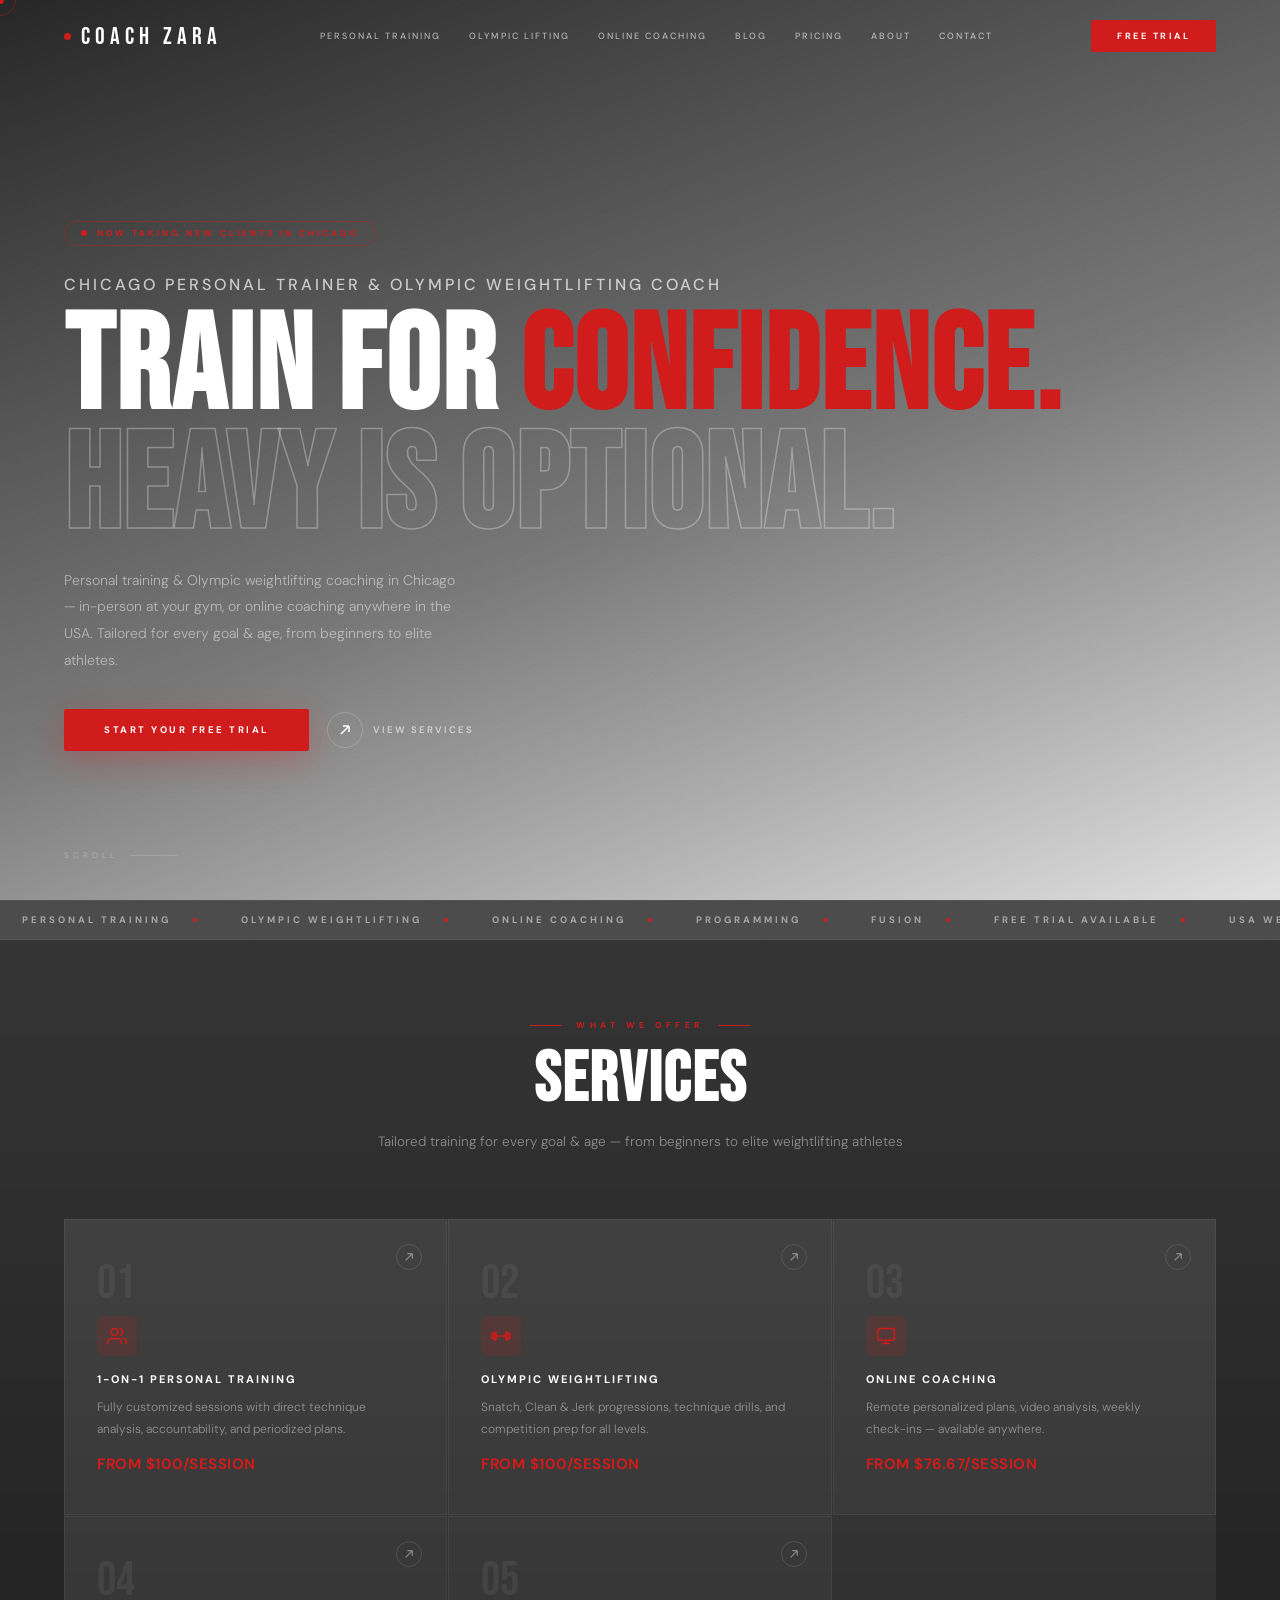
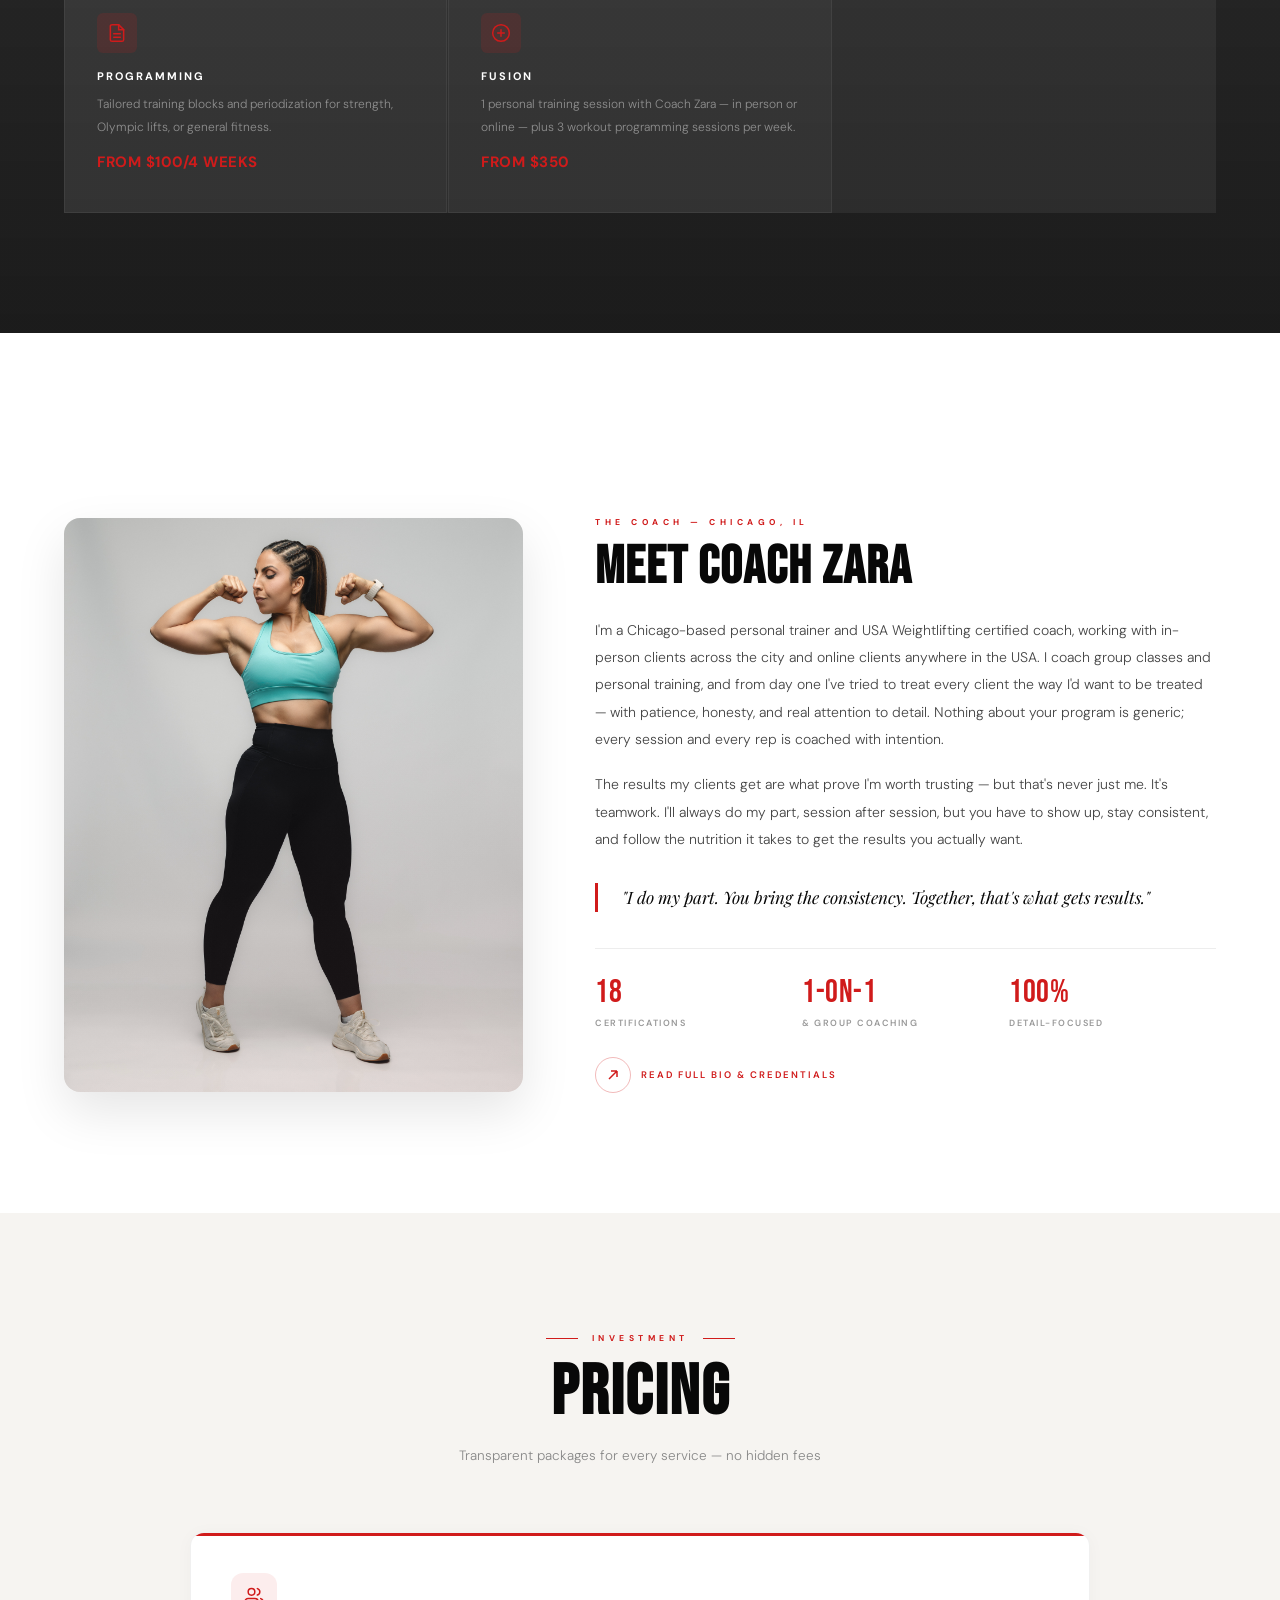
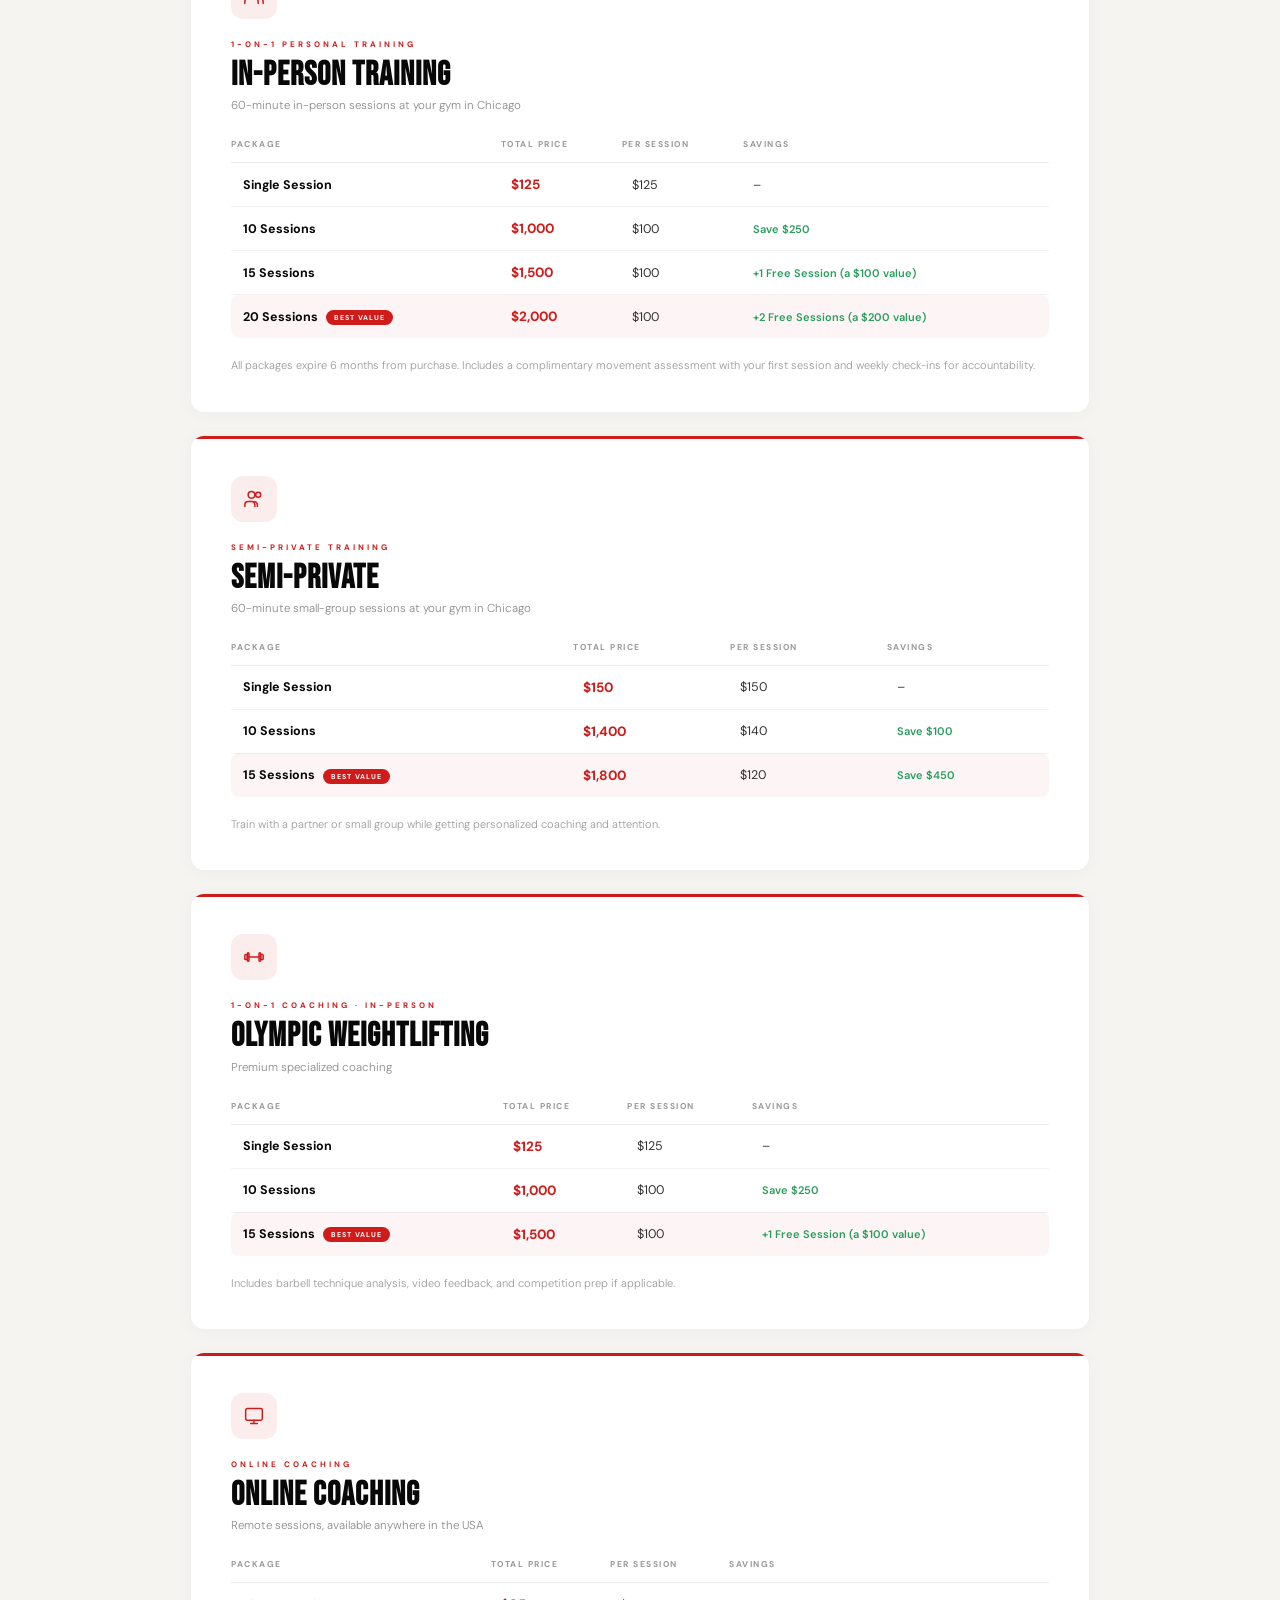
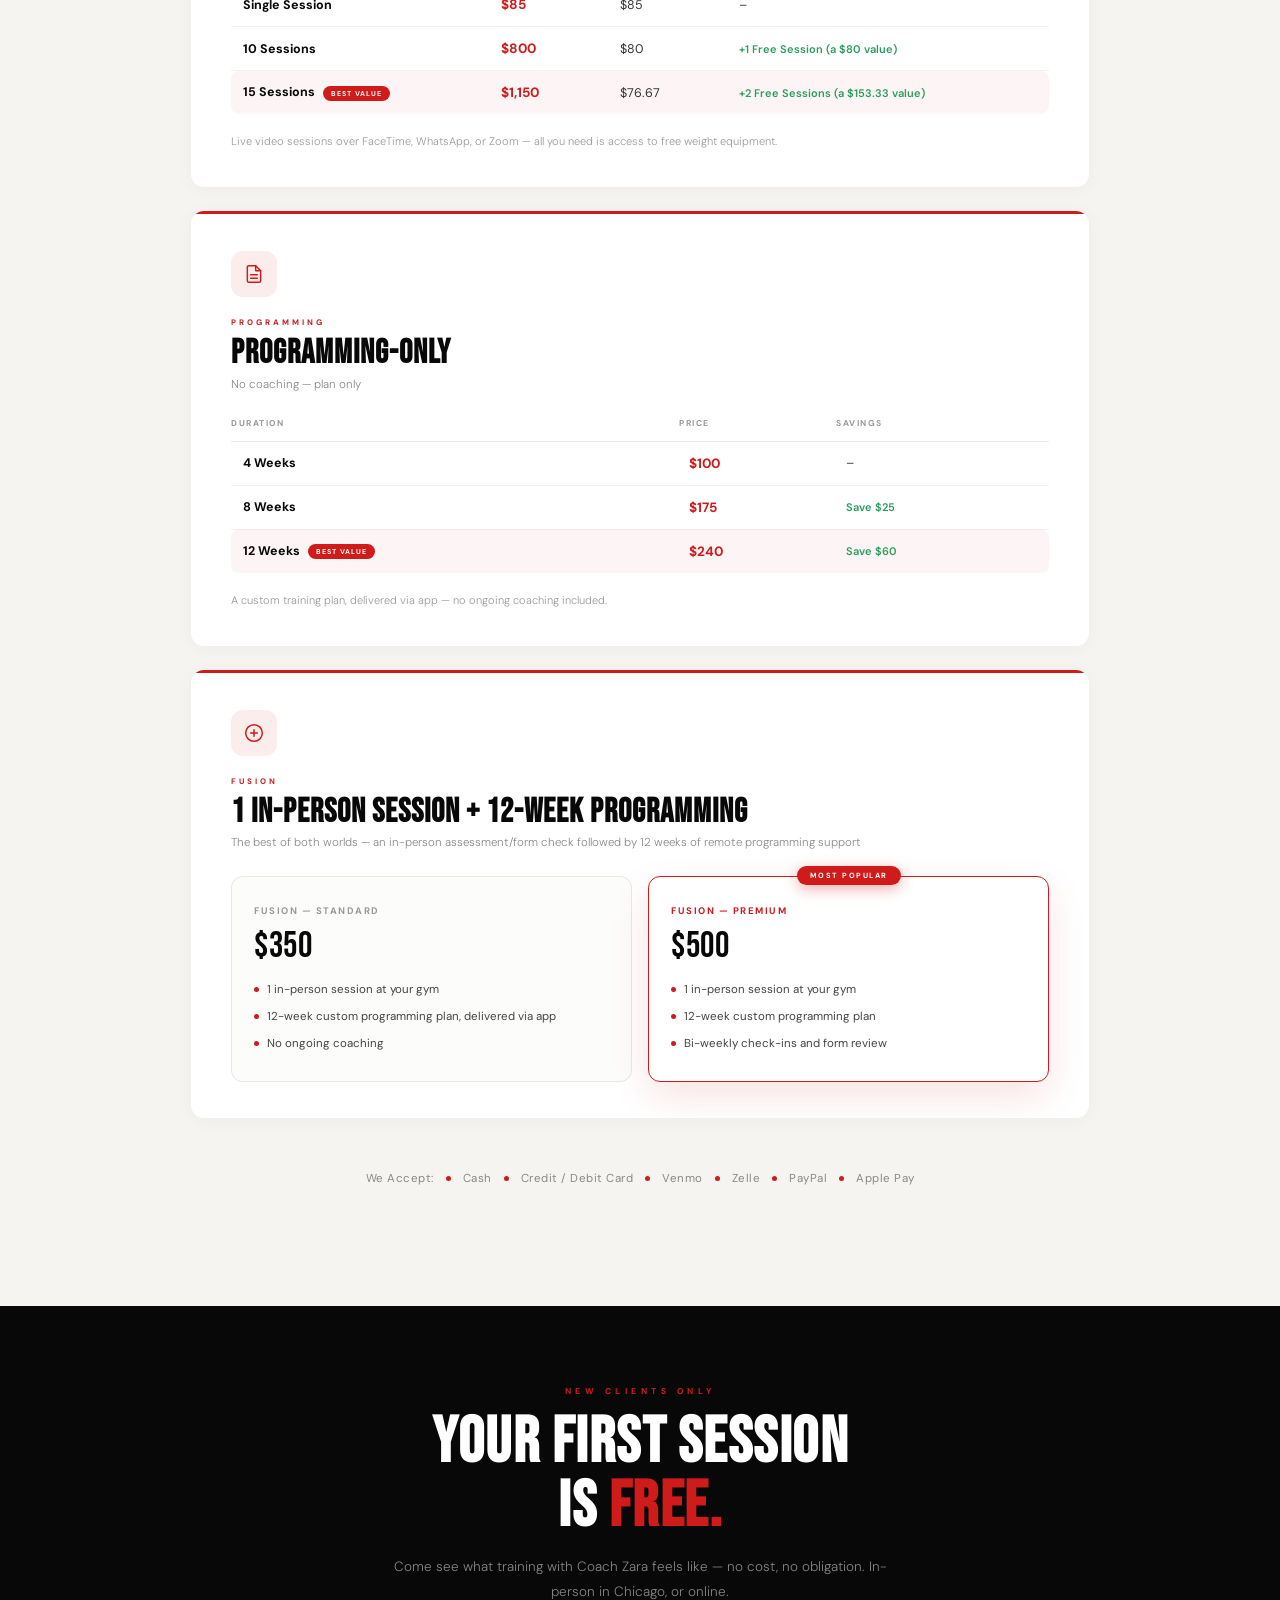
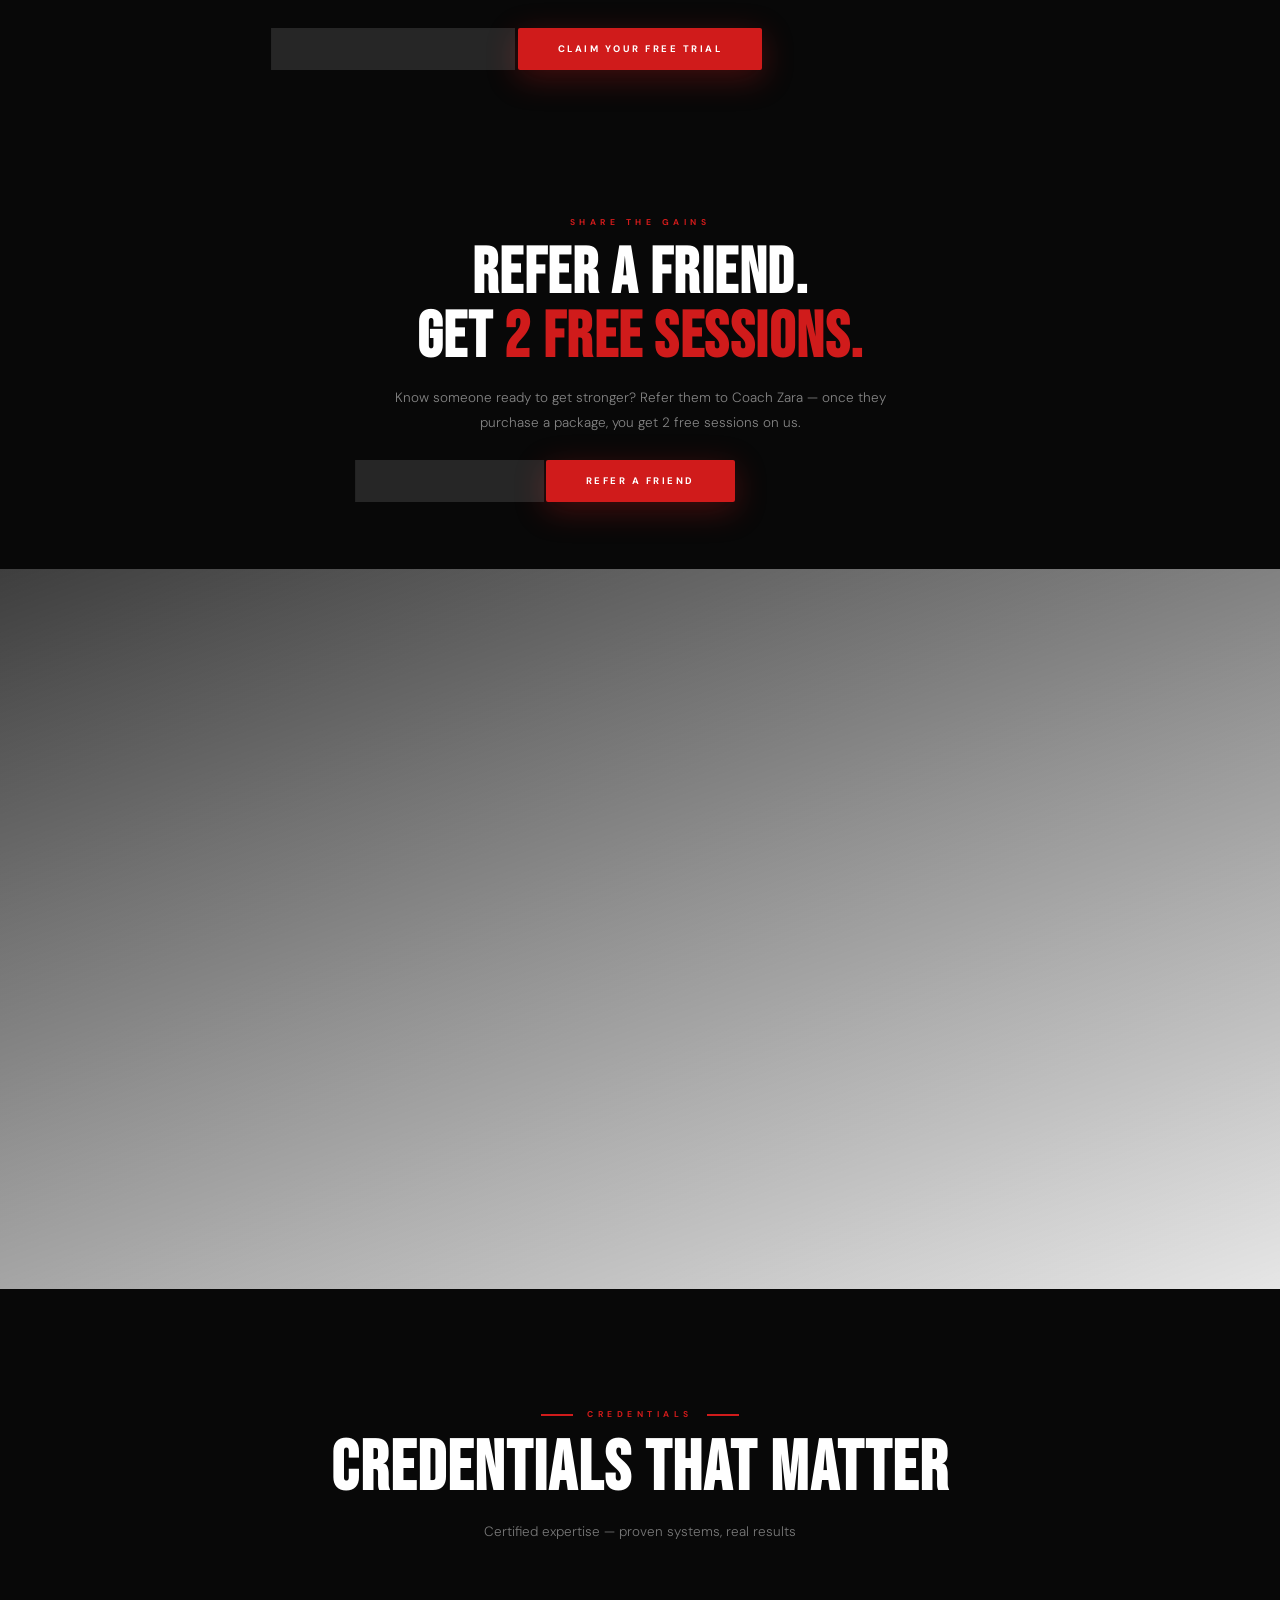
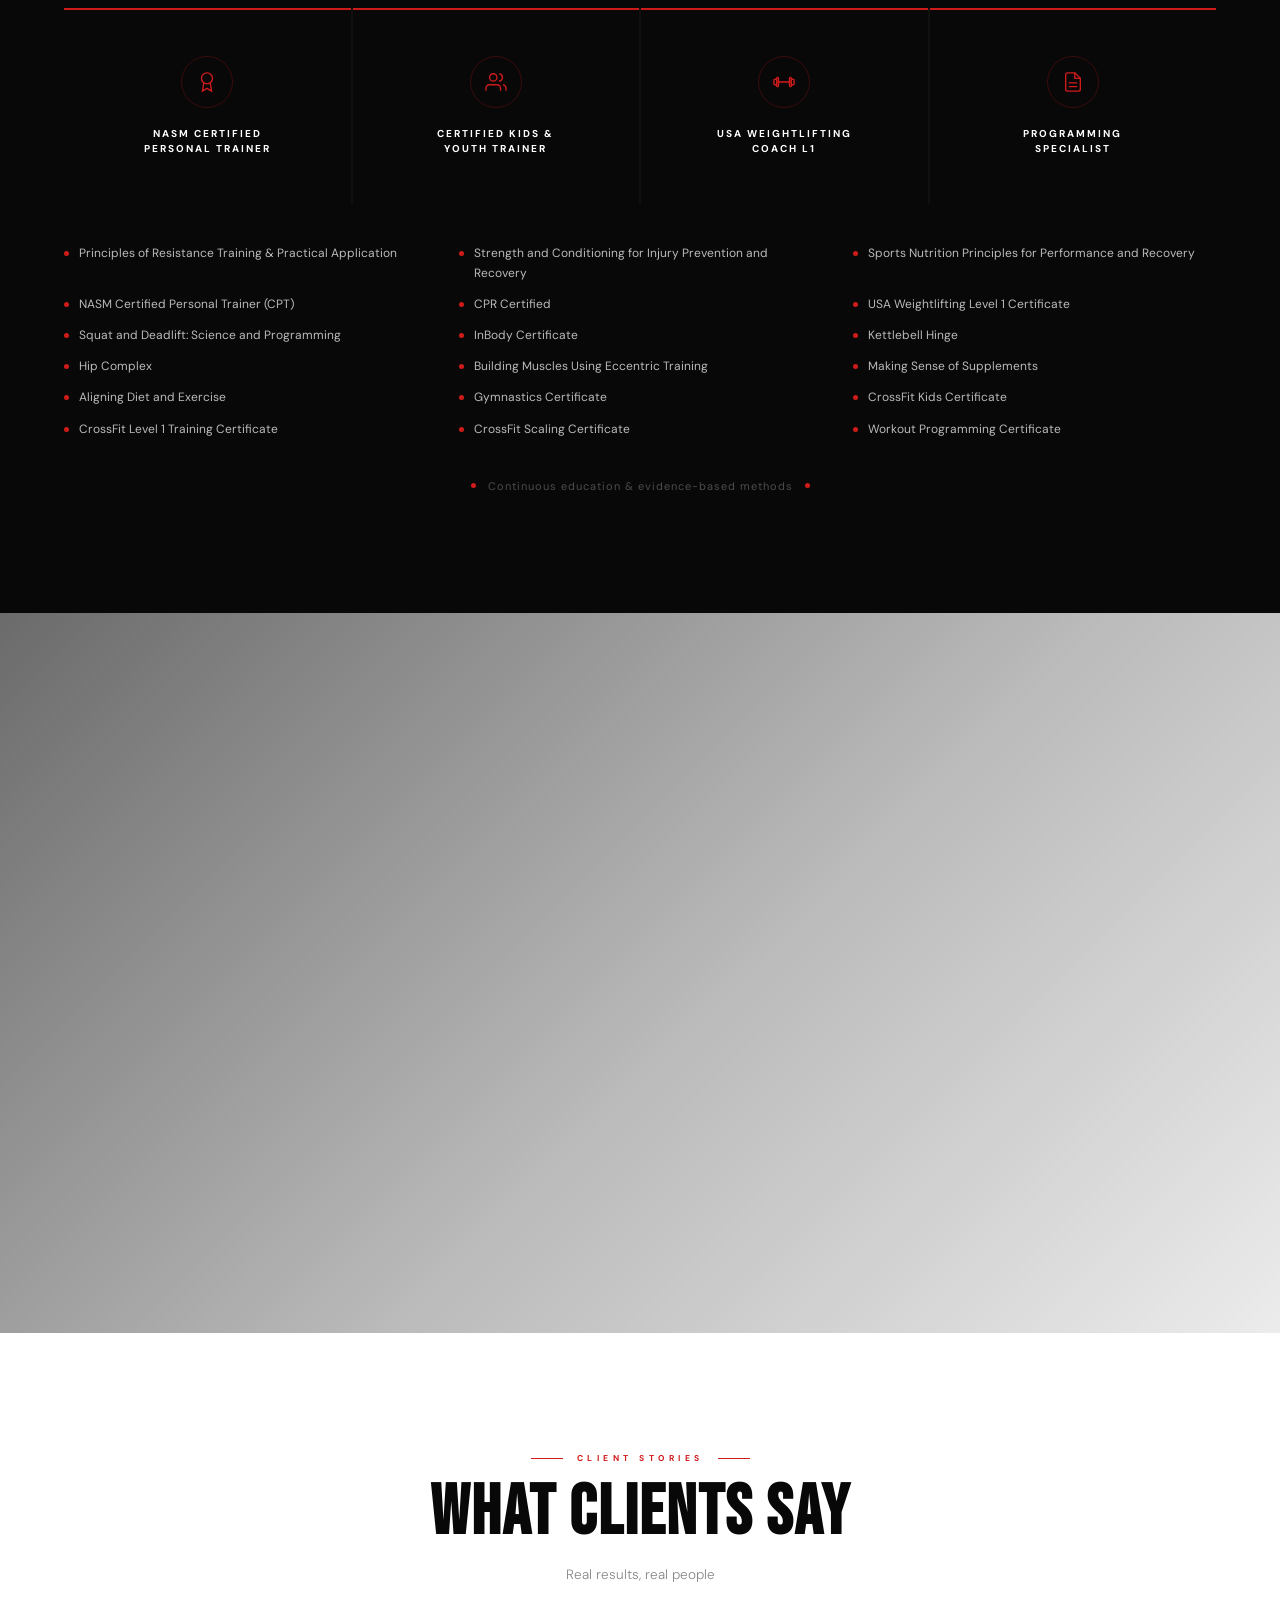
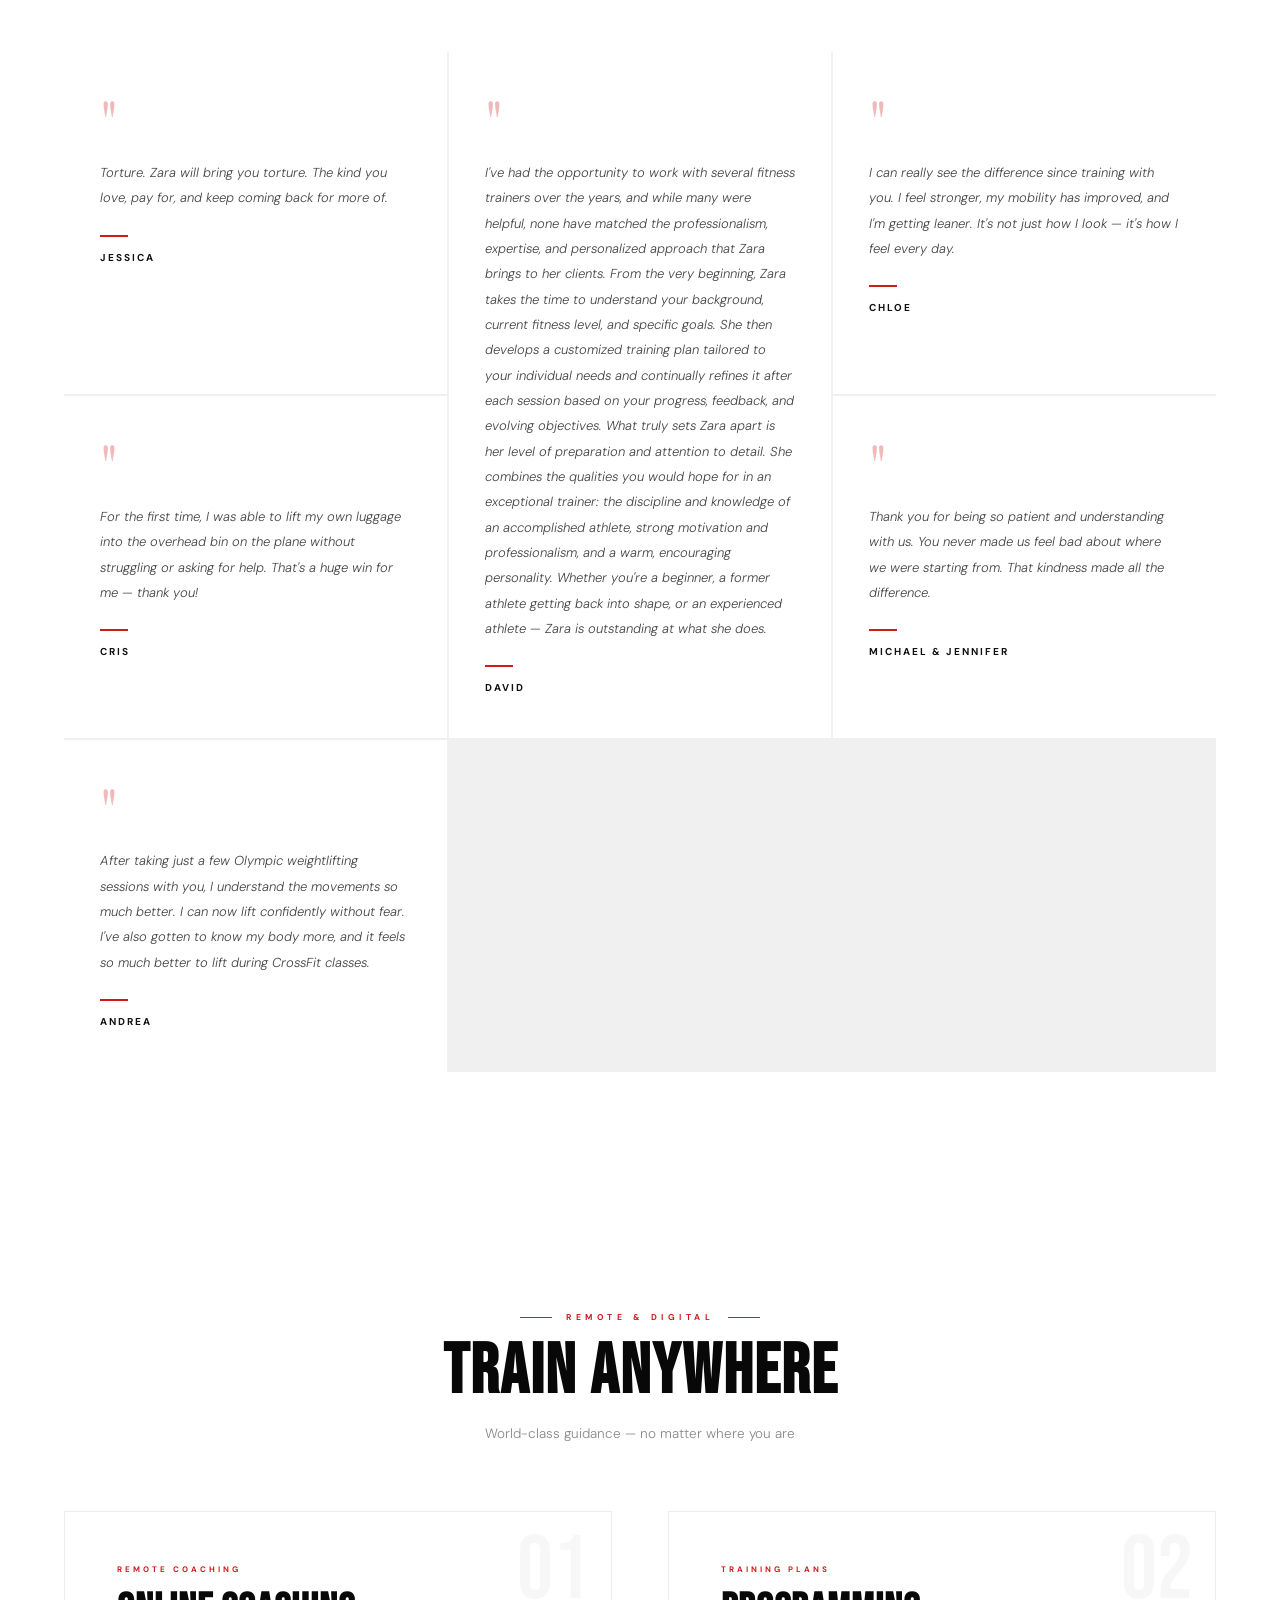
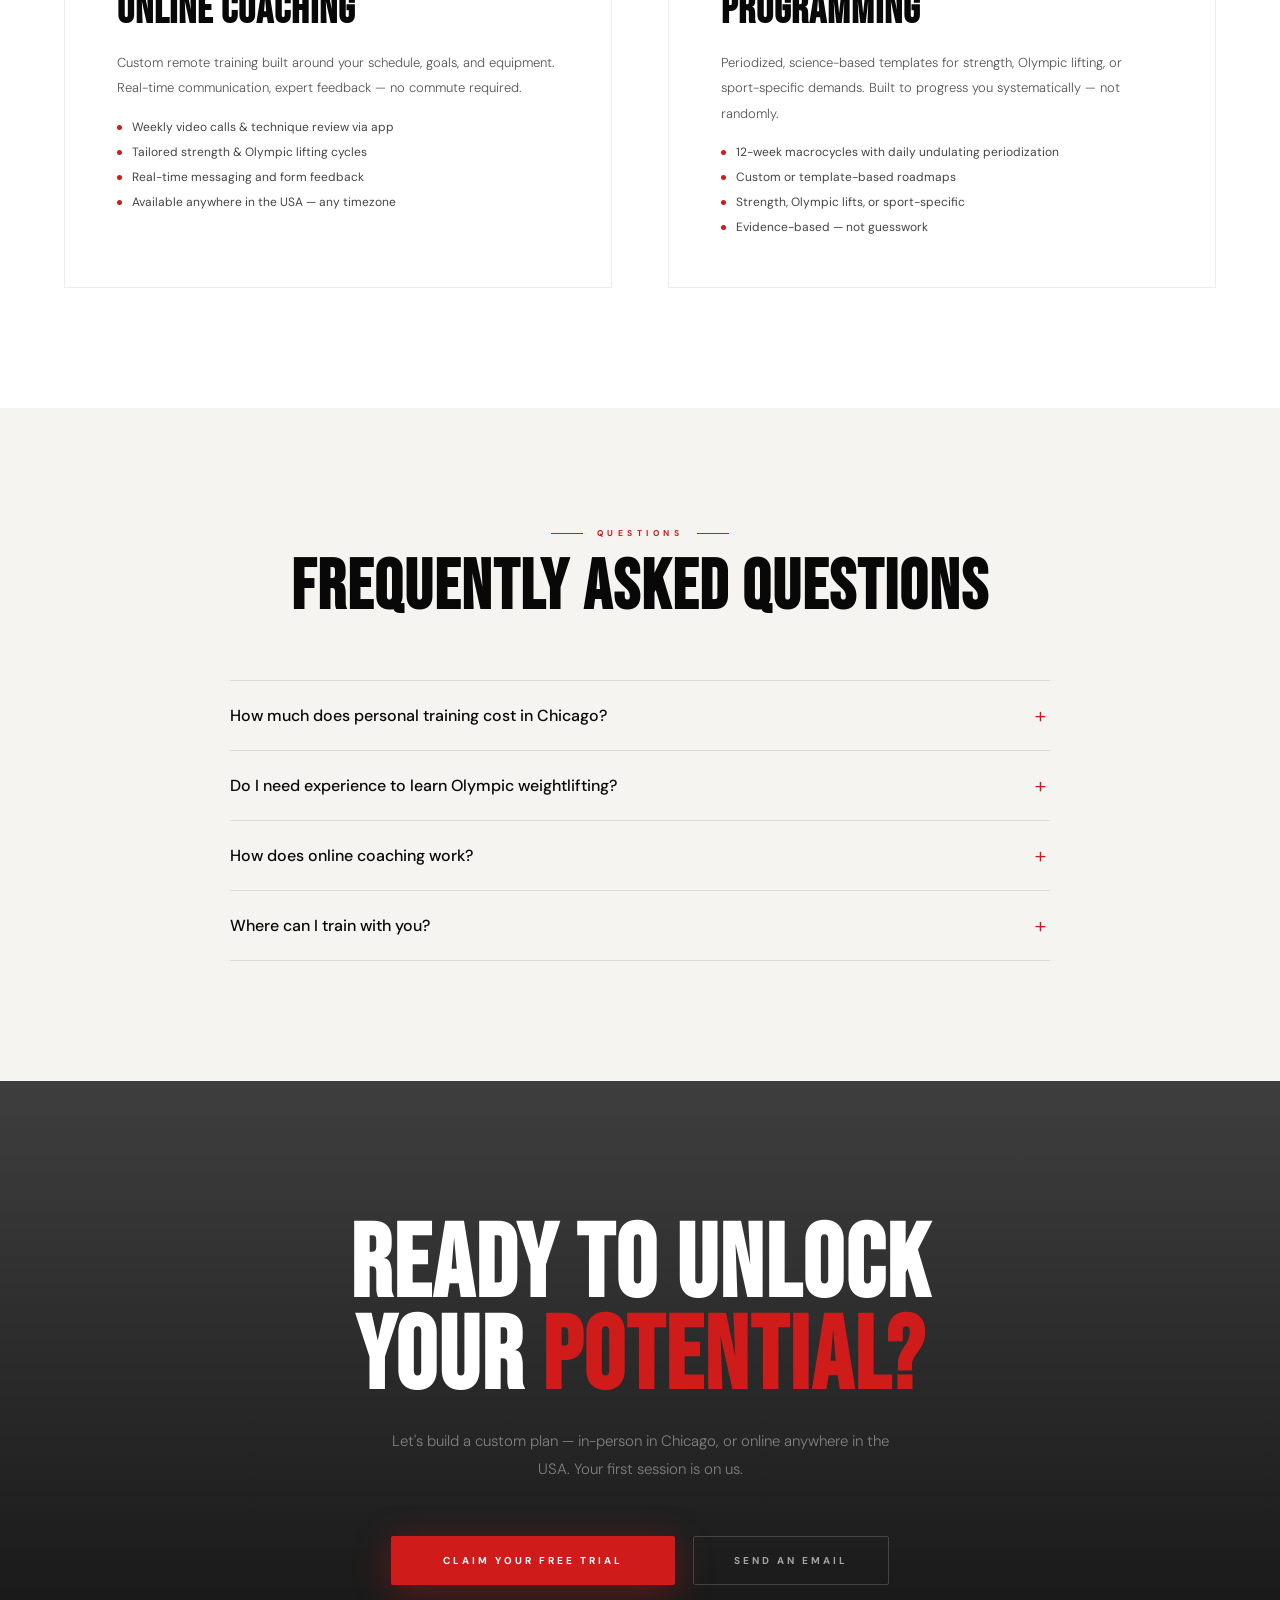
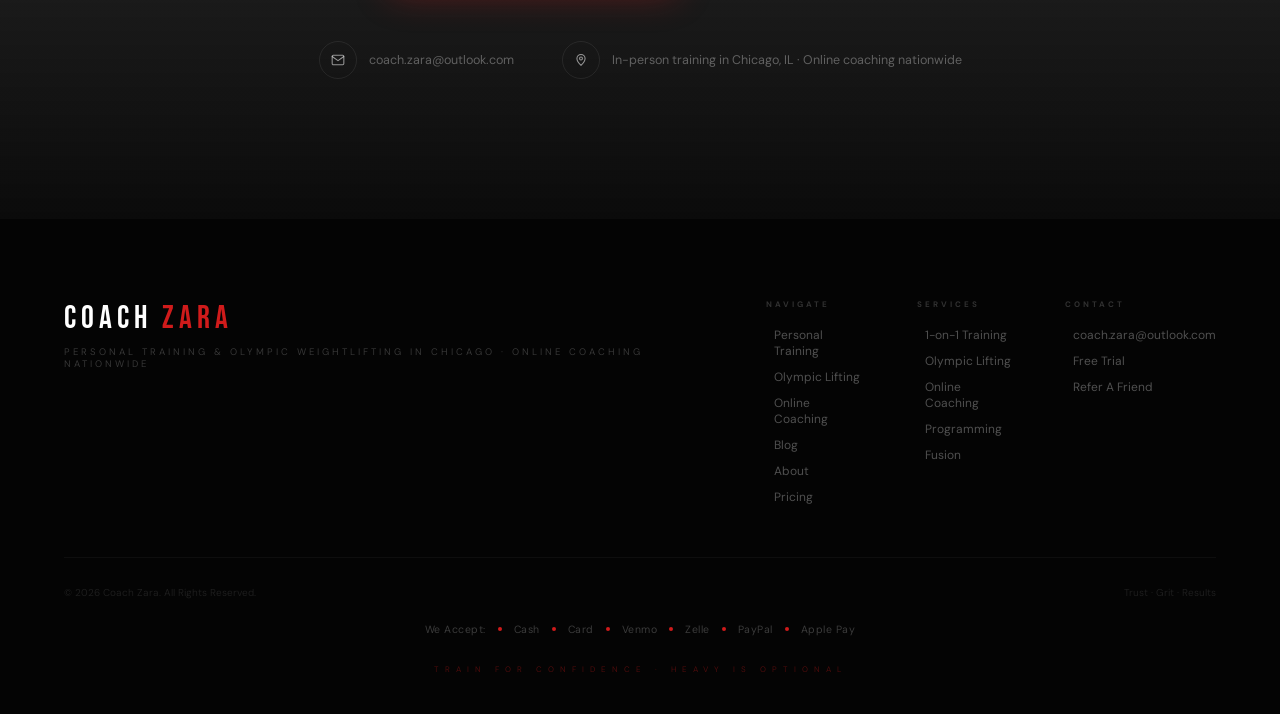
==== commit abbafc28: "Add files via upload" ====
--- a/index.html
+++ b/index.html
@@ -348,6 +348,14 @@
   <a href="mailto:coach.zara@outlook.com?subject=Free%20Trial%20Session" class="btn-red">Claim Your Free Trial</a>
 </section>
 
+<!-- REFERRAL BANNER -->
+<section class="trial-banner" id="referral">
+  <div class="trial-eye">Share The Gains</div>
+  <h2 class="trial-h">REFER A FRIEND.<br>GET <span class="red">2 FREE SESSIONS.</span></h2>
+  <p class="trial-p">Know someone ready to get stronger? Refer them to Coach Zara — once they purchase a package, you get 2 free sessions on us.</p>
+  <a href="mailto:coach.zara@outlook.com?subject=Referral" class="btn-red">Refer A Friend</a>
+</section>
+
 <!-- VIDEO BREAK 1 — new video, scrub -->
 <div id="vb1-box" style="position:relative;width:100%;height:80vh;overflow:hidden;display:block;">
   <video id="v-break1" muted playsinline preload="auto"
@@ -517,7 +525,7 @@
       <div class="ft-links">
         <div class="ftc"><h5>Navigate</h5><ul><li><a href='/personal-training-chicago'>Personal Training</a></li><li><a href='/olympic-weightlifting-chicago'>Olympic Lifting</a></li><li><a href='/online-coaching'>Online Coaching</a></li><li><a href='/blog'>Blog</a></li><li><a href='/about'>About</a></li><li><a href="#pricing">Pricing</a></li></ul></div>
         <div class="ftc"><h5>Services</h5><ul><li><a href="#services">1-on-1 Training</a></li><li><a href="#services">Olympic Lifting</a></li><li><a href="#services">Online Coaching</a></li><li><a href="#services">Programming</a></li><li><a href="#services">Fusion</a></li></ul></div>
-        <div class="ftc"><h5>Contact</h5><ul><li><a href="mailto:coach.zara@outlook.com">coach.zara@outlook.com</a></li><li><a href="#trial">Free Trial</a></li></ul></div>
+        <div class="ftc"><h5>Contact</h5><ul><li><a href="mailto:coach.zara@outlook.com">coach.zara@outlook.com</a></li><li><a href="#trial">Free Trial</a></li><li><a href="#referral">Refer A Friend</a></li></ul></div>
       </div>
     </div>
     <div class="ft-bot"><p>© 2026 Coach Zara. All Rights Reserved.</p><p>Trust · Grit · Results</p></div>
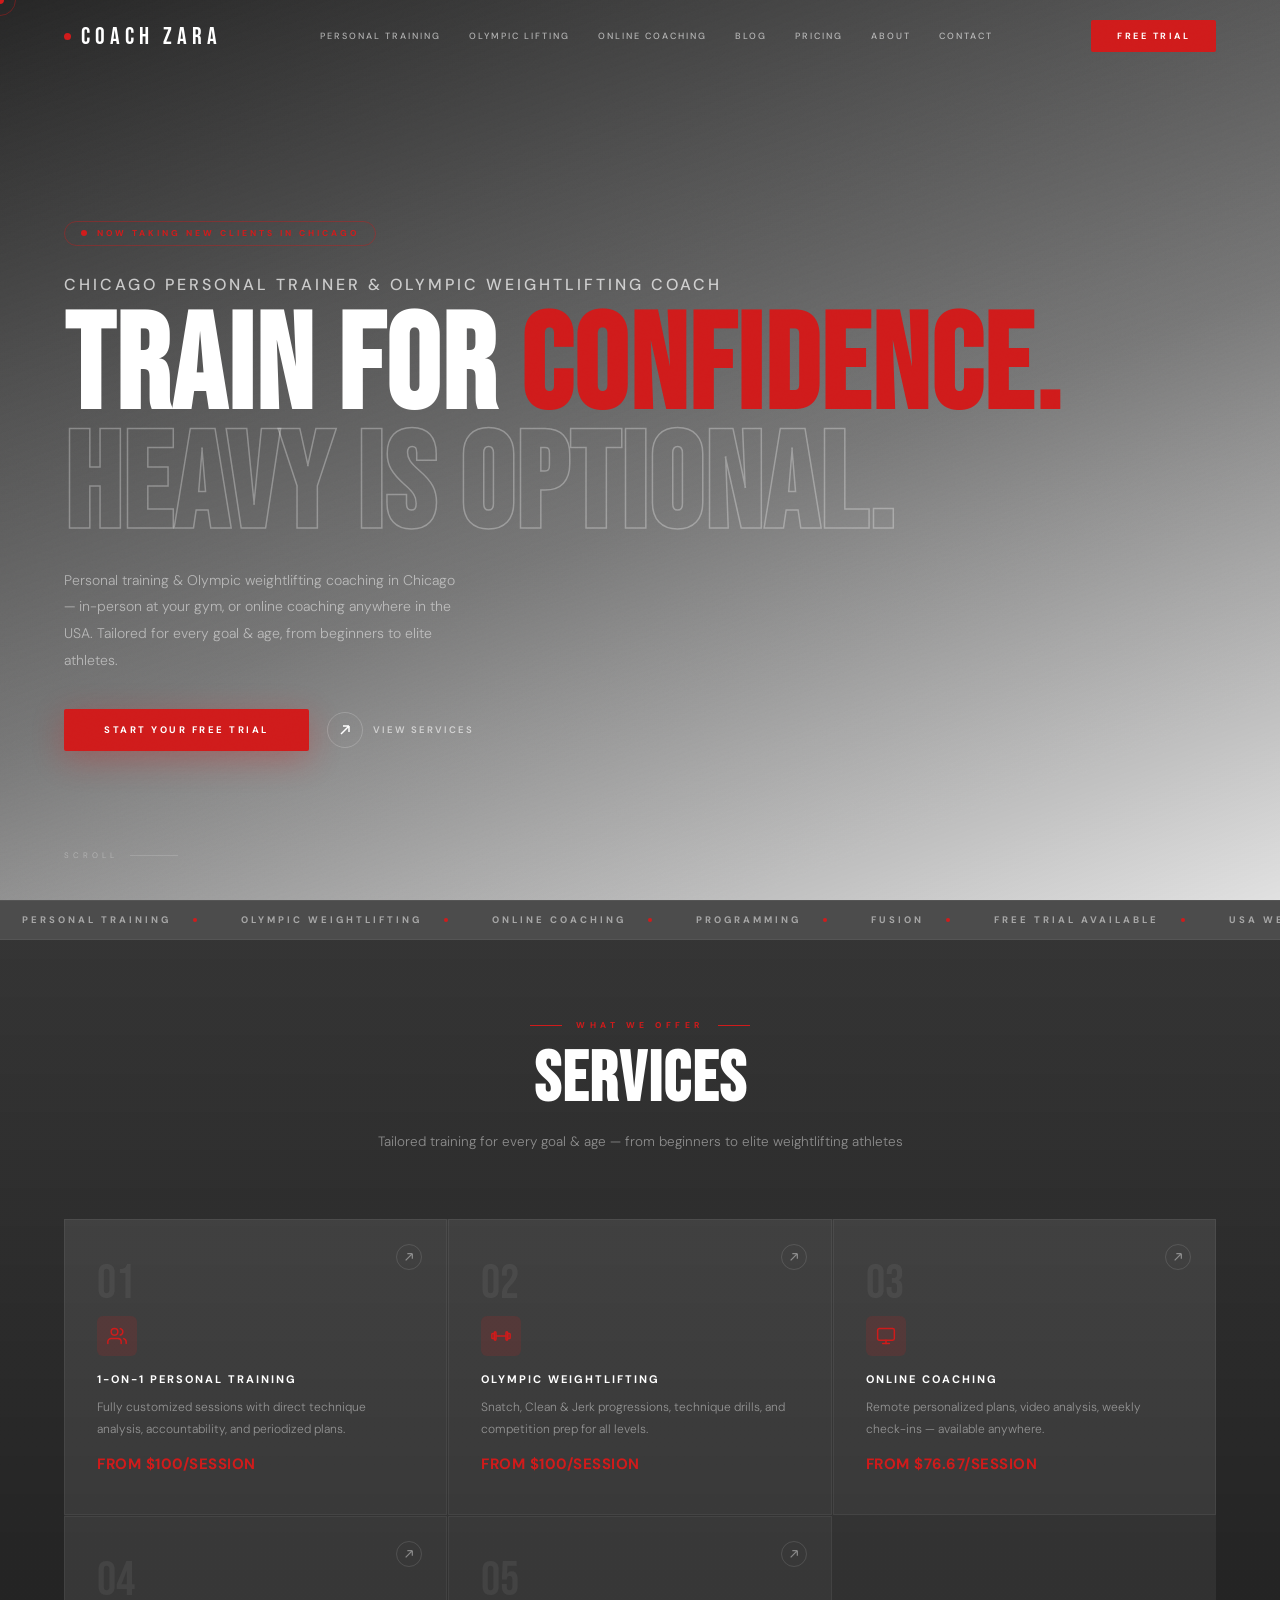
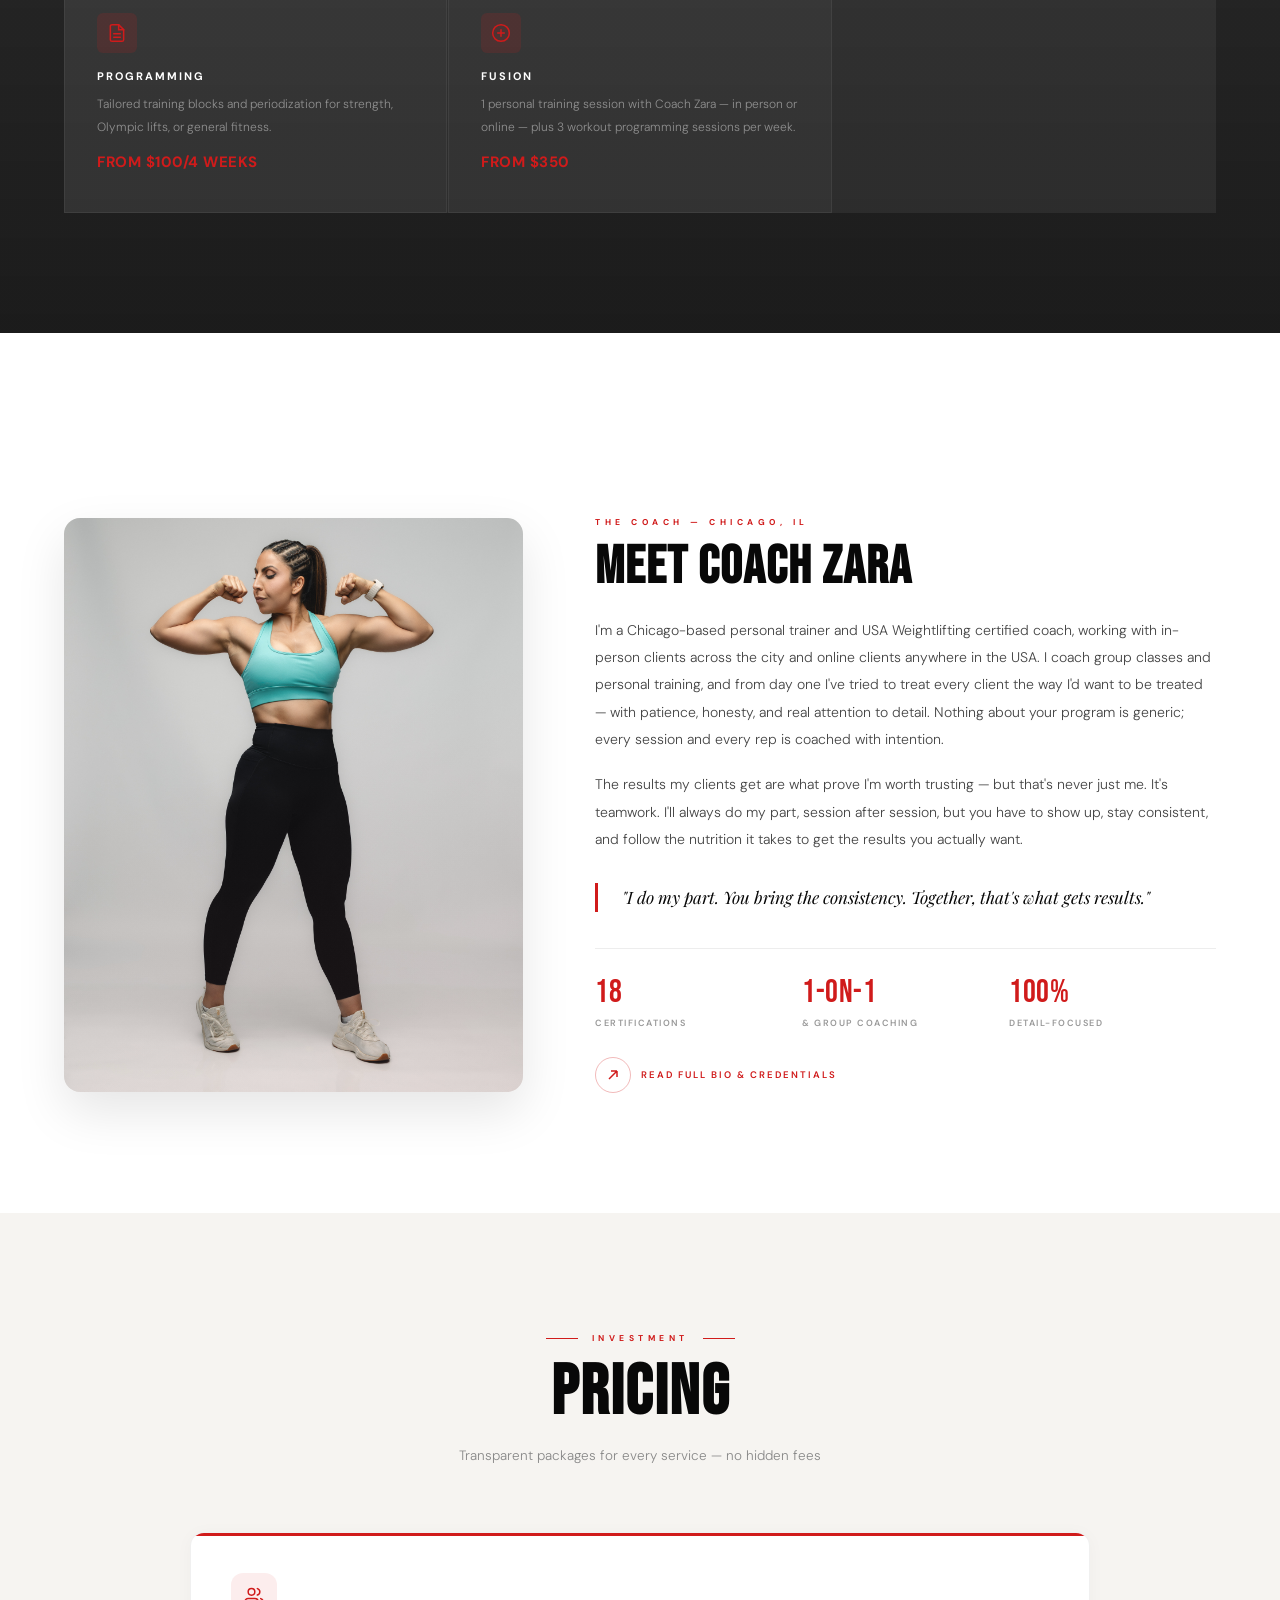
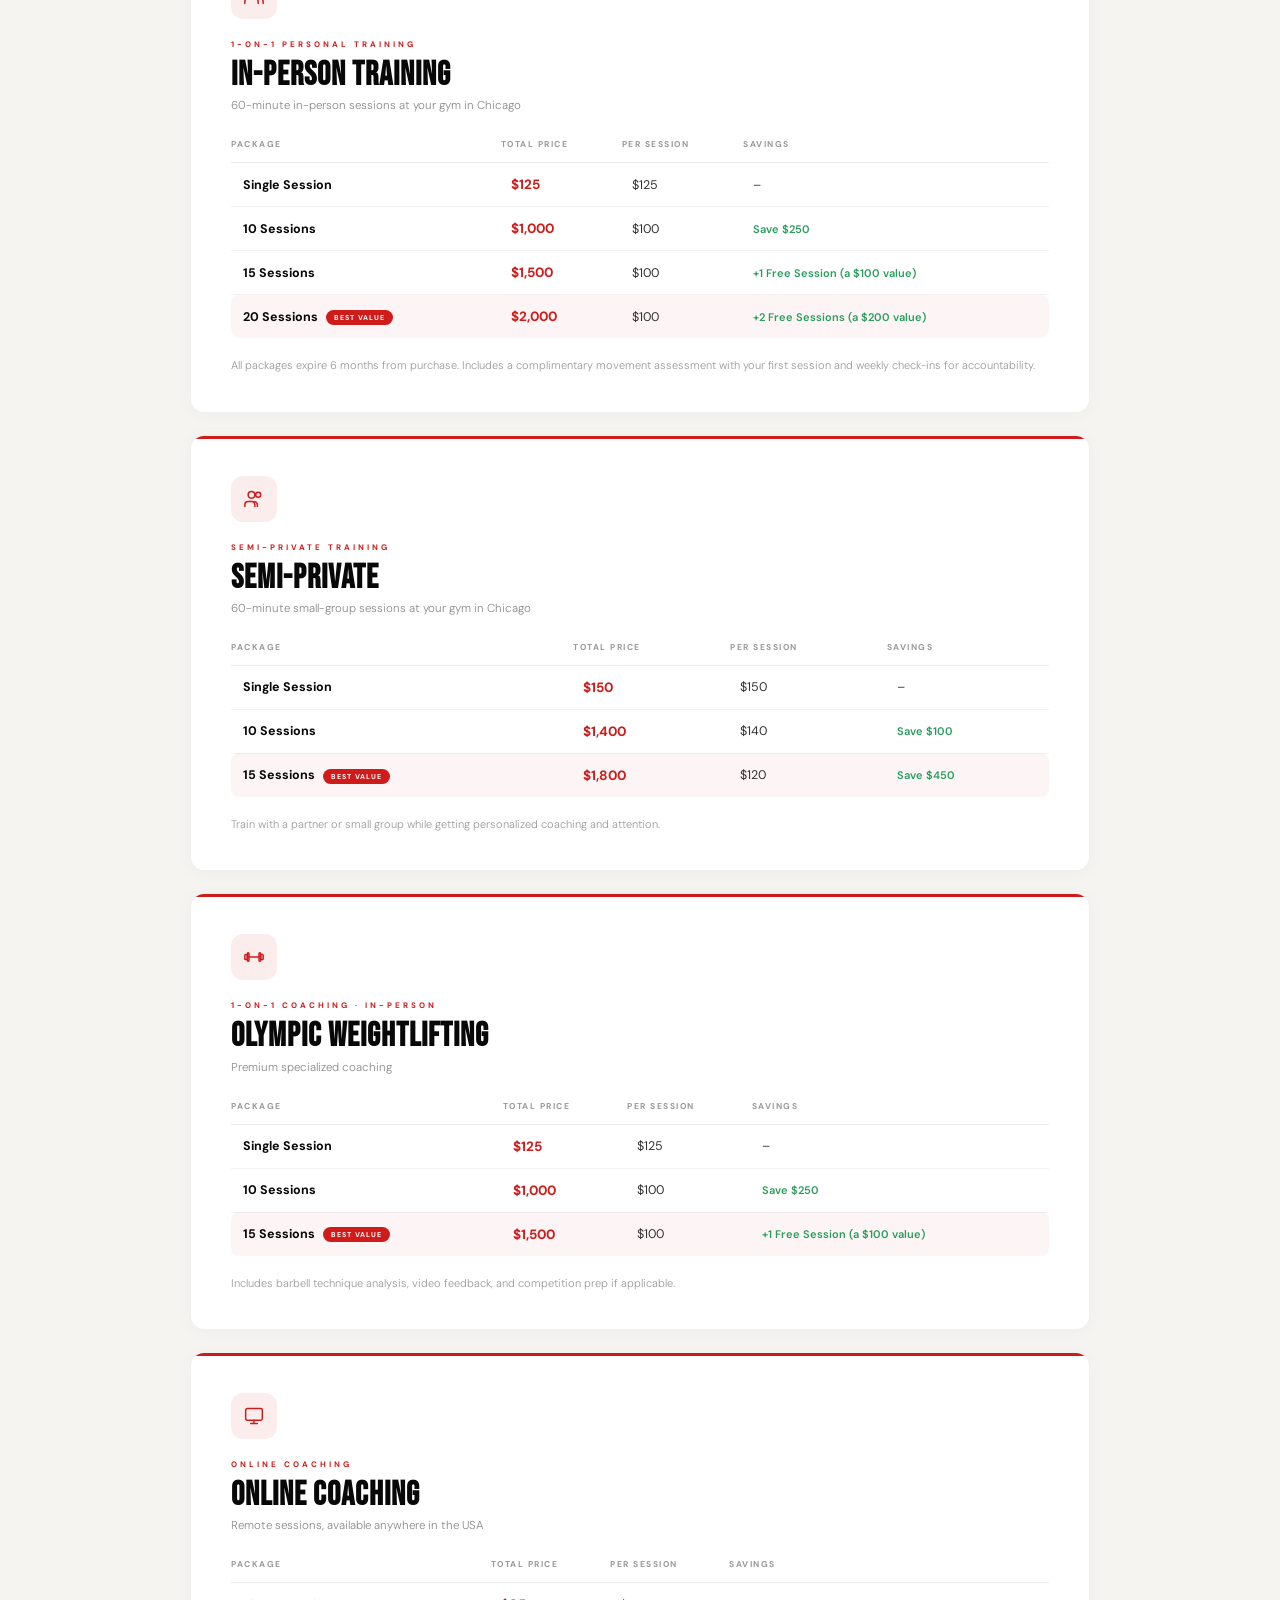
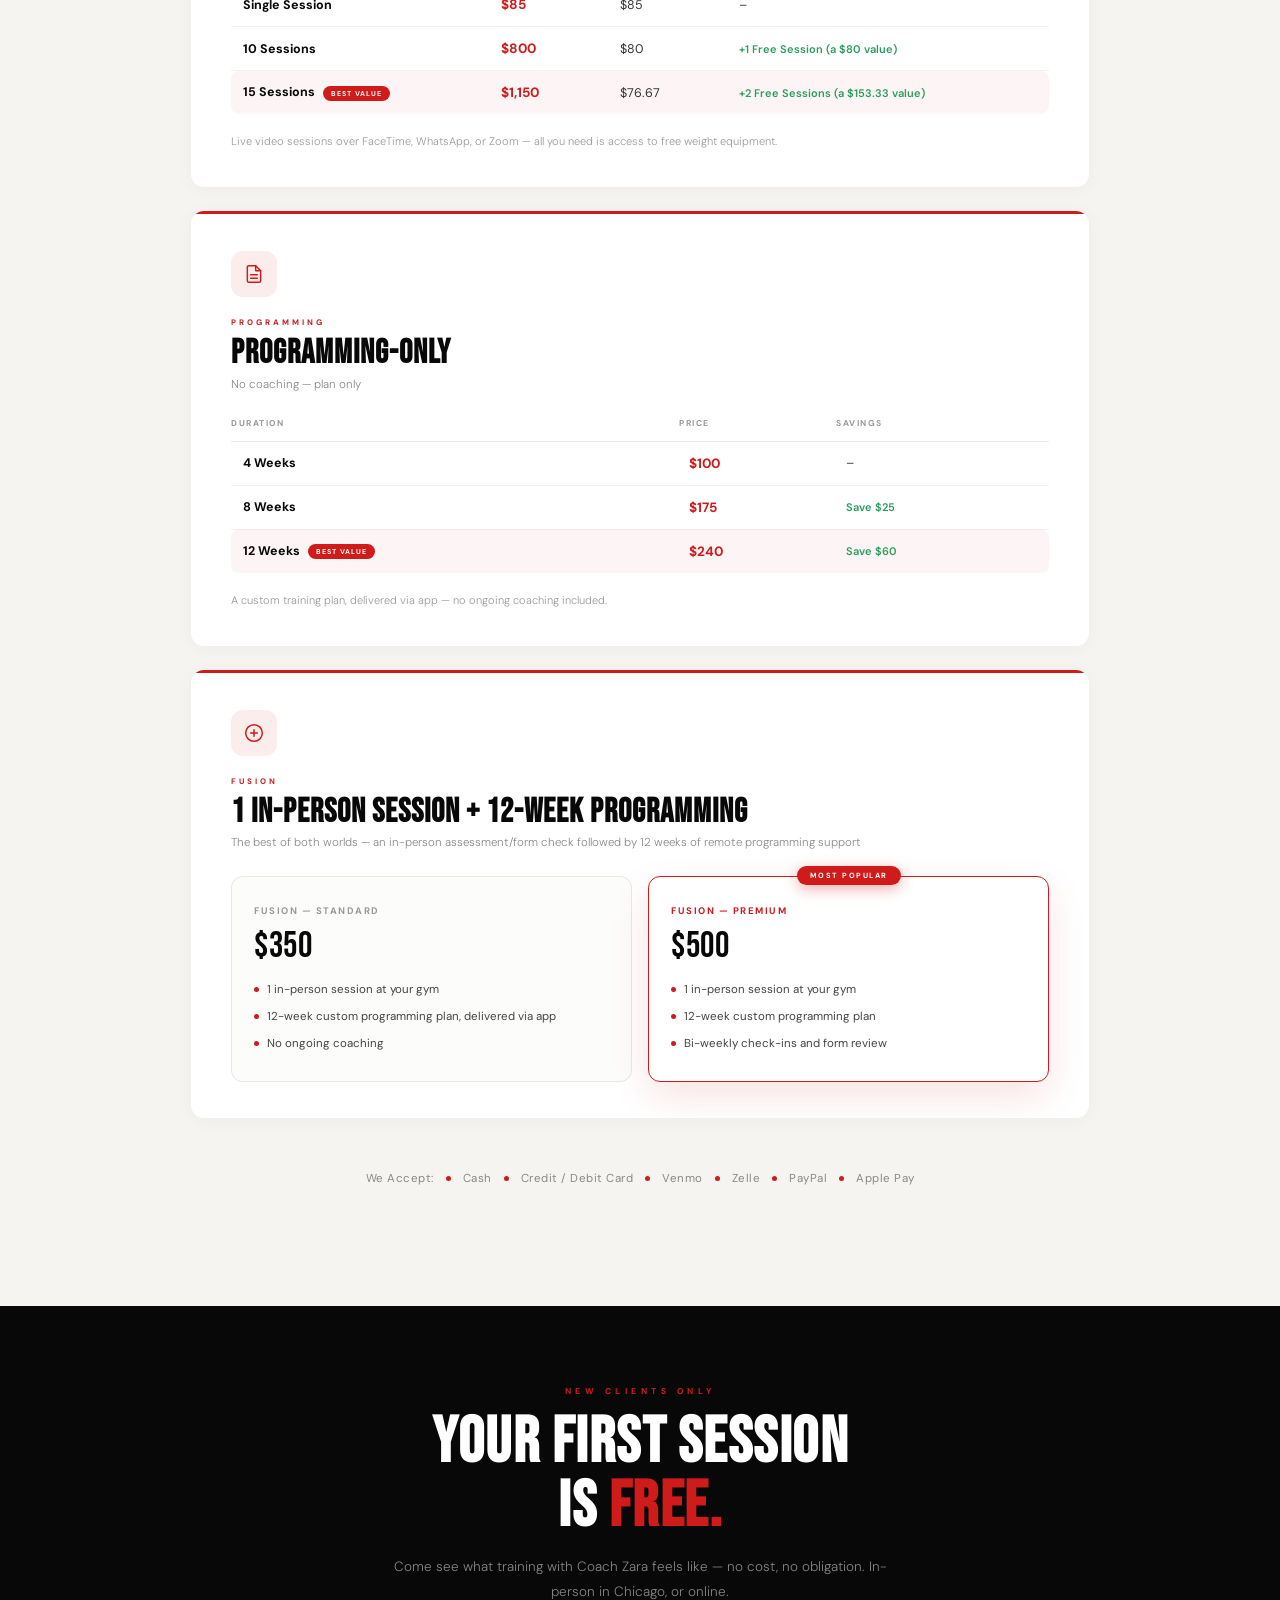
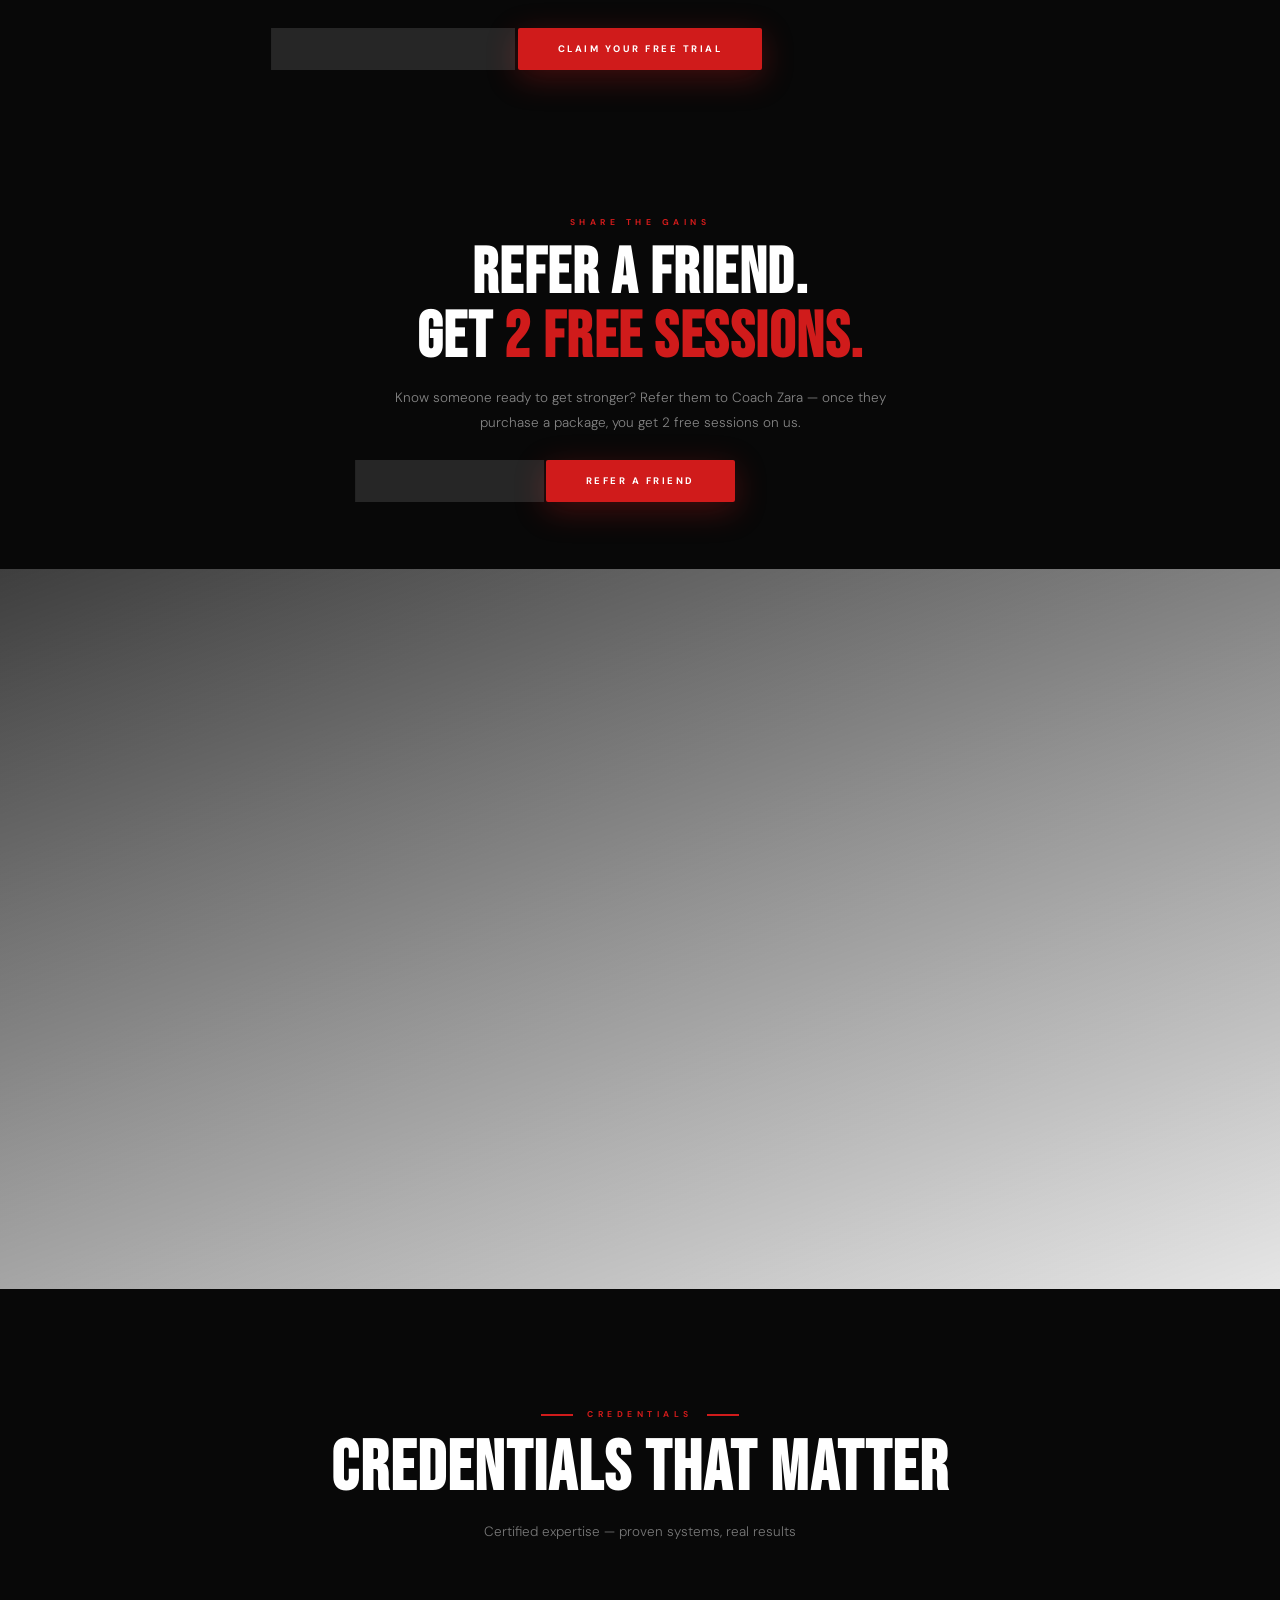
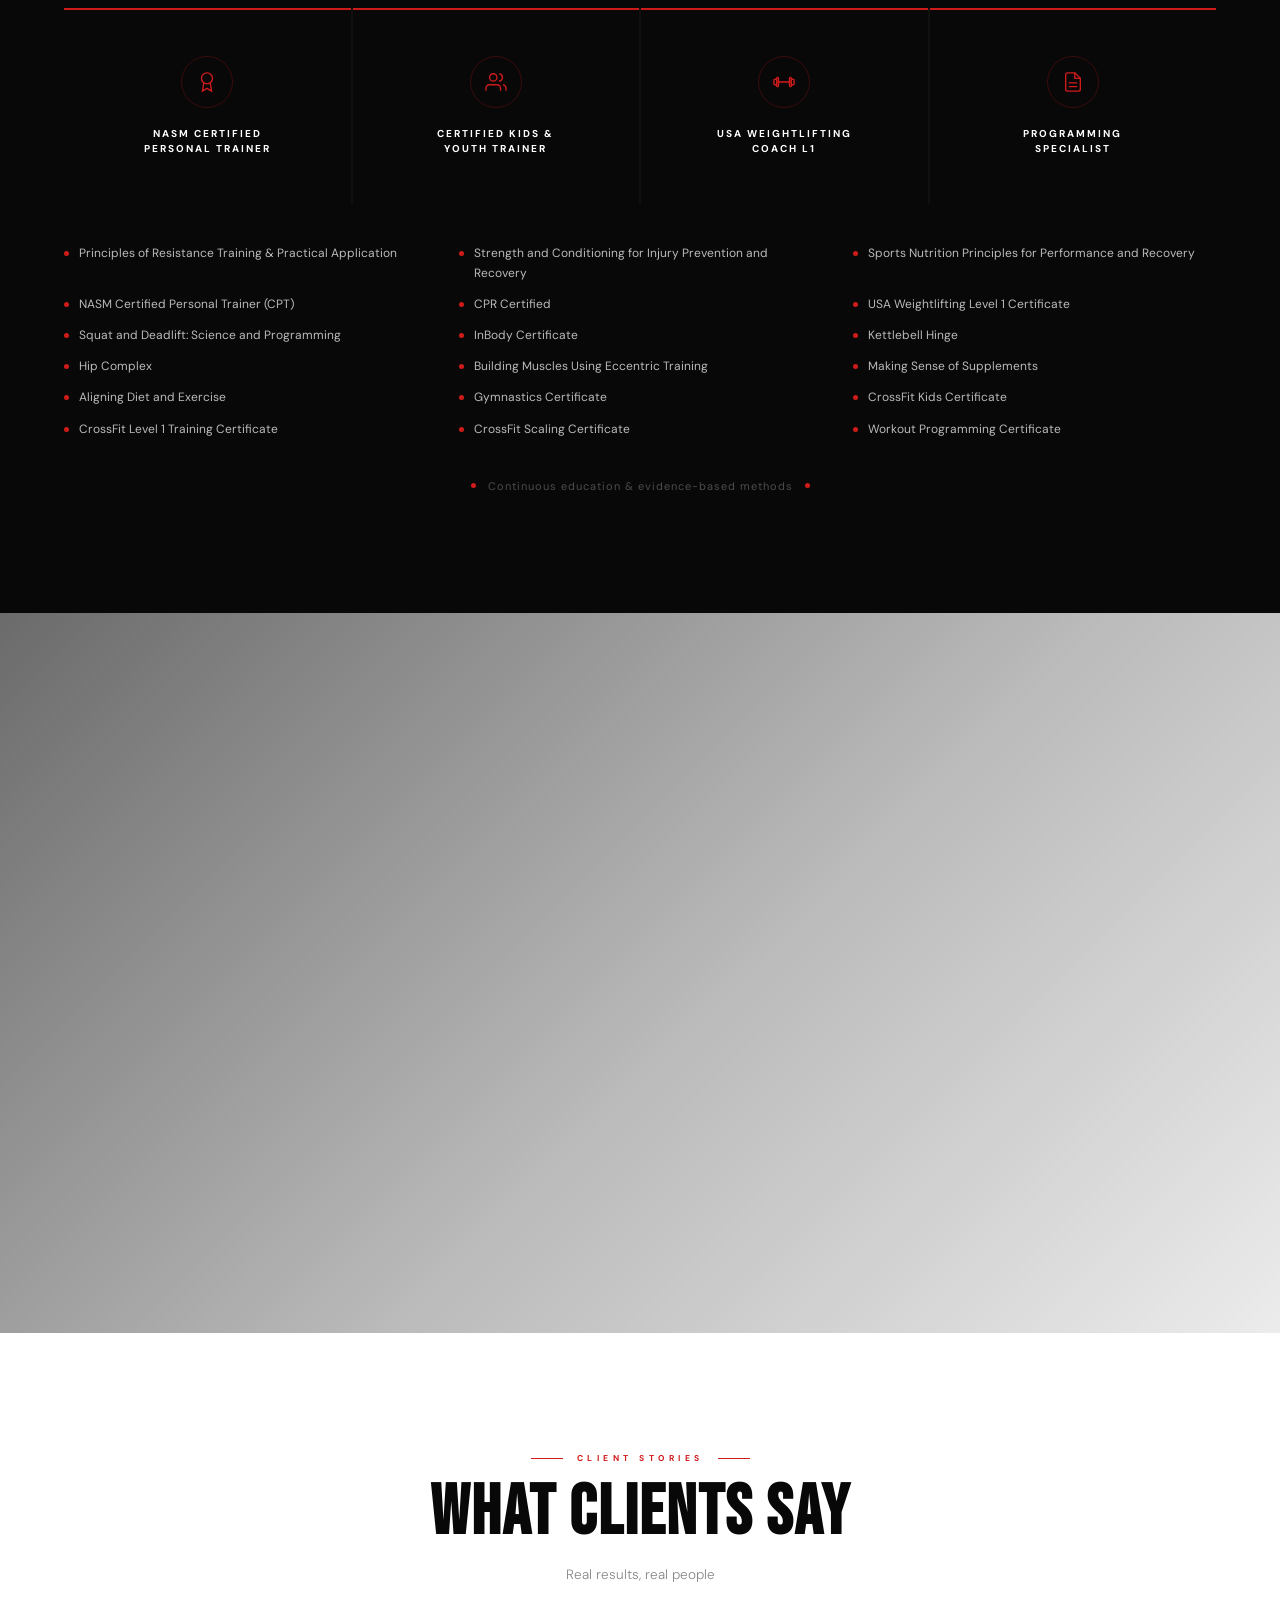
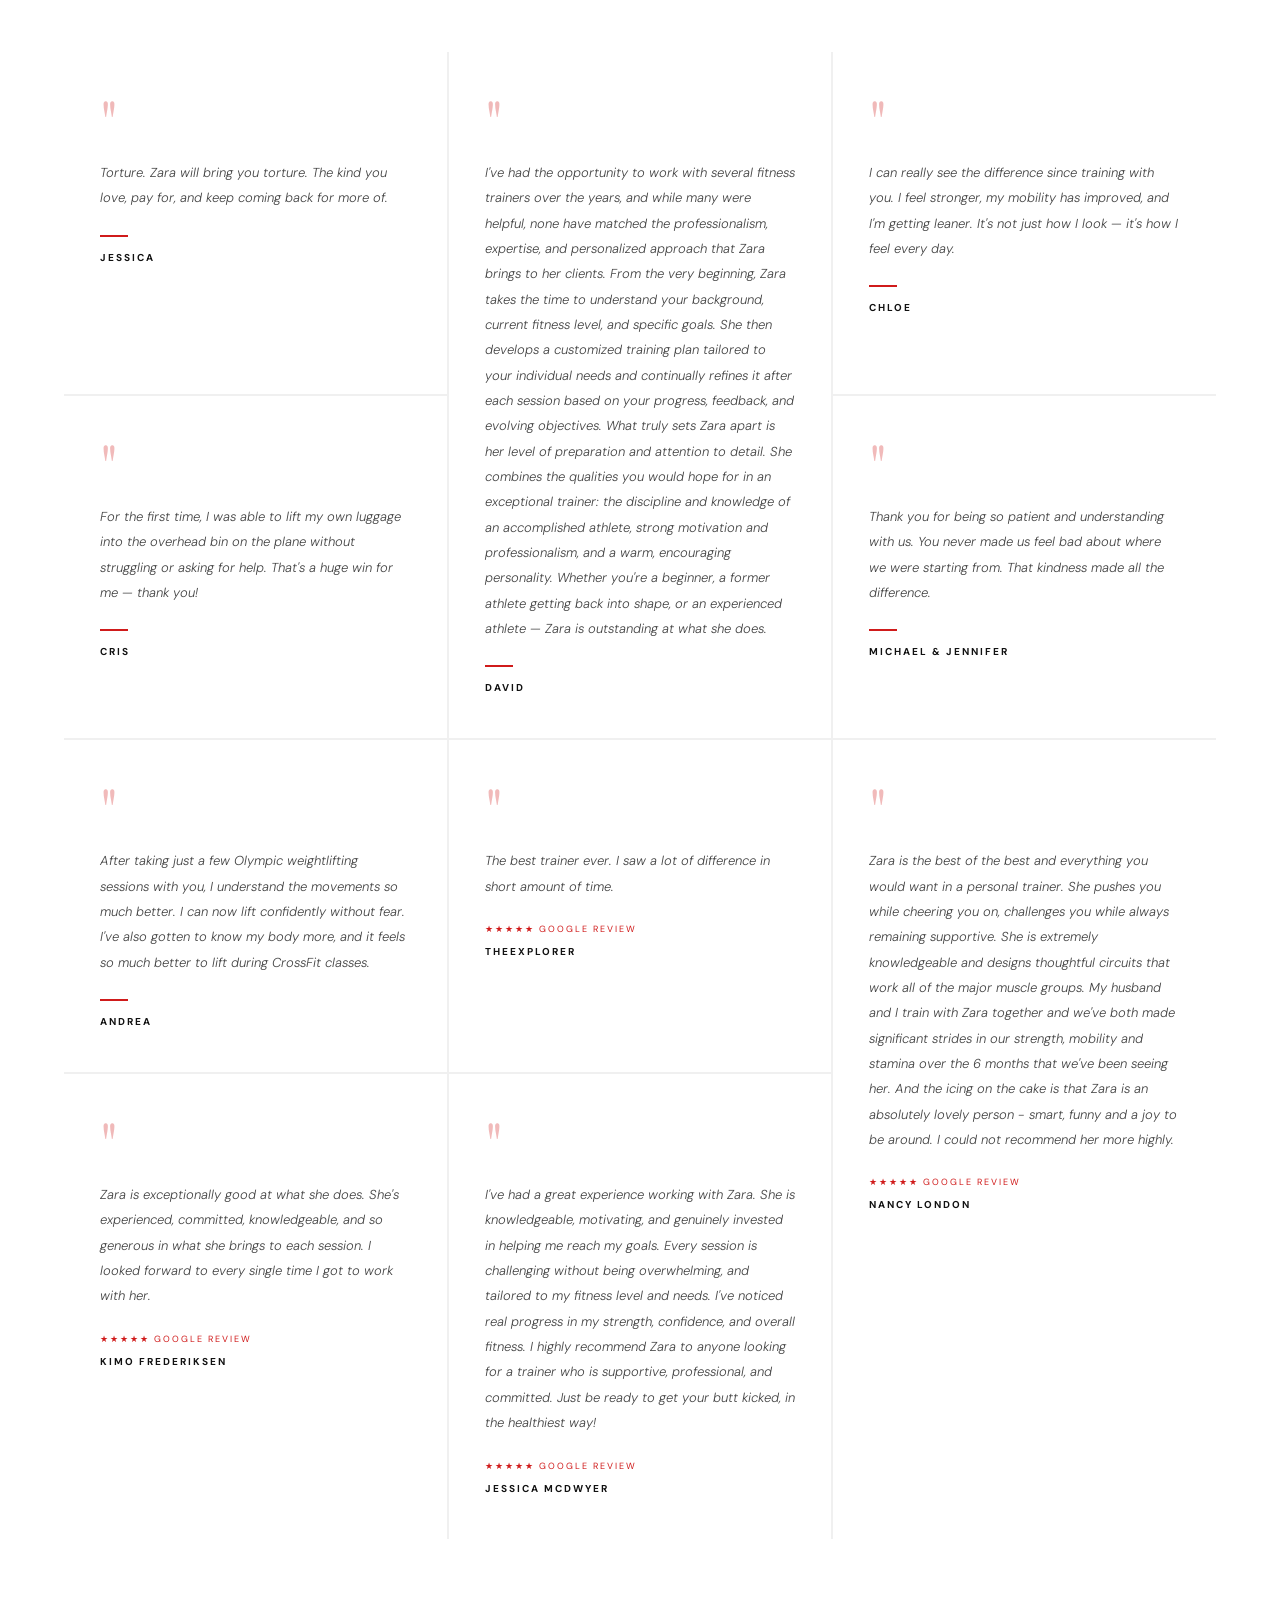
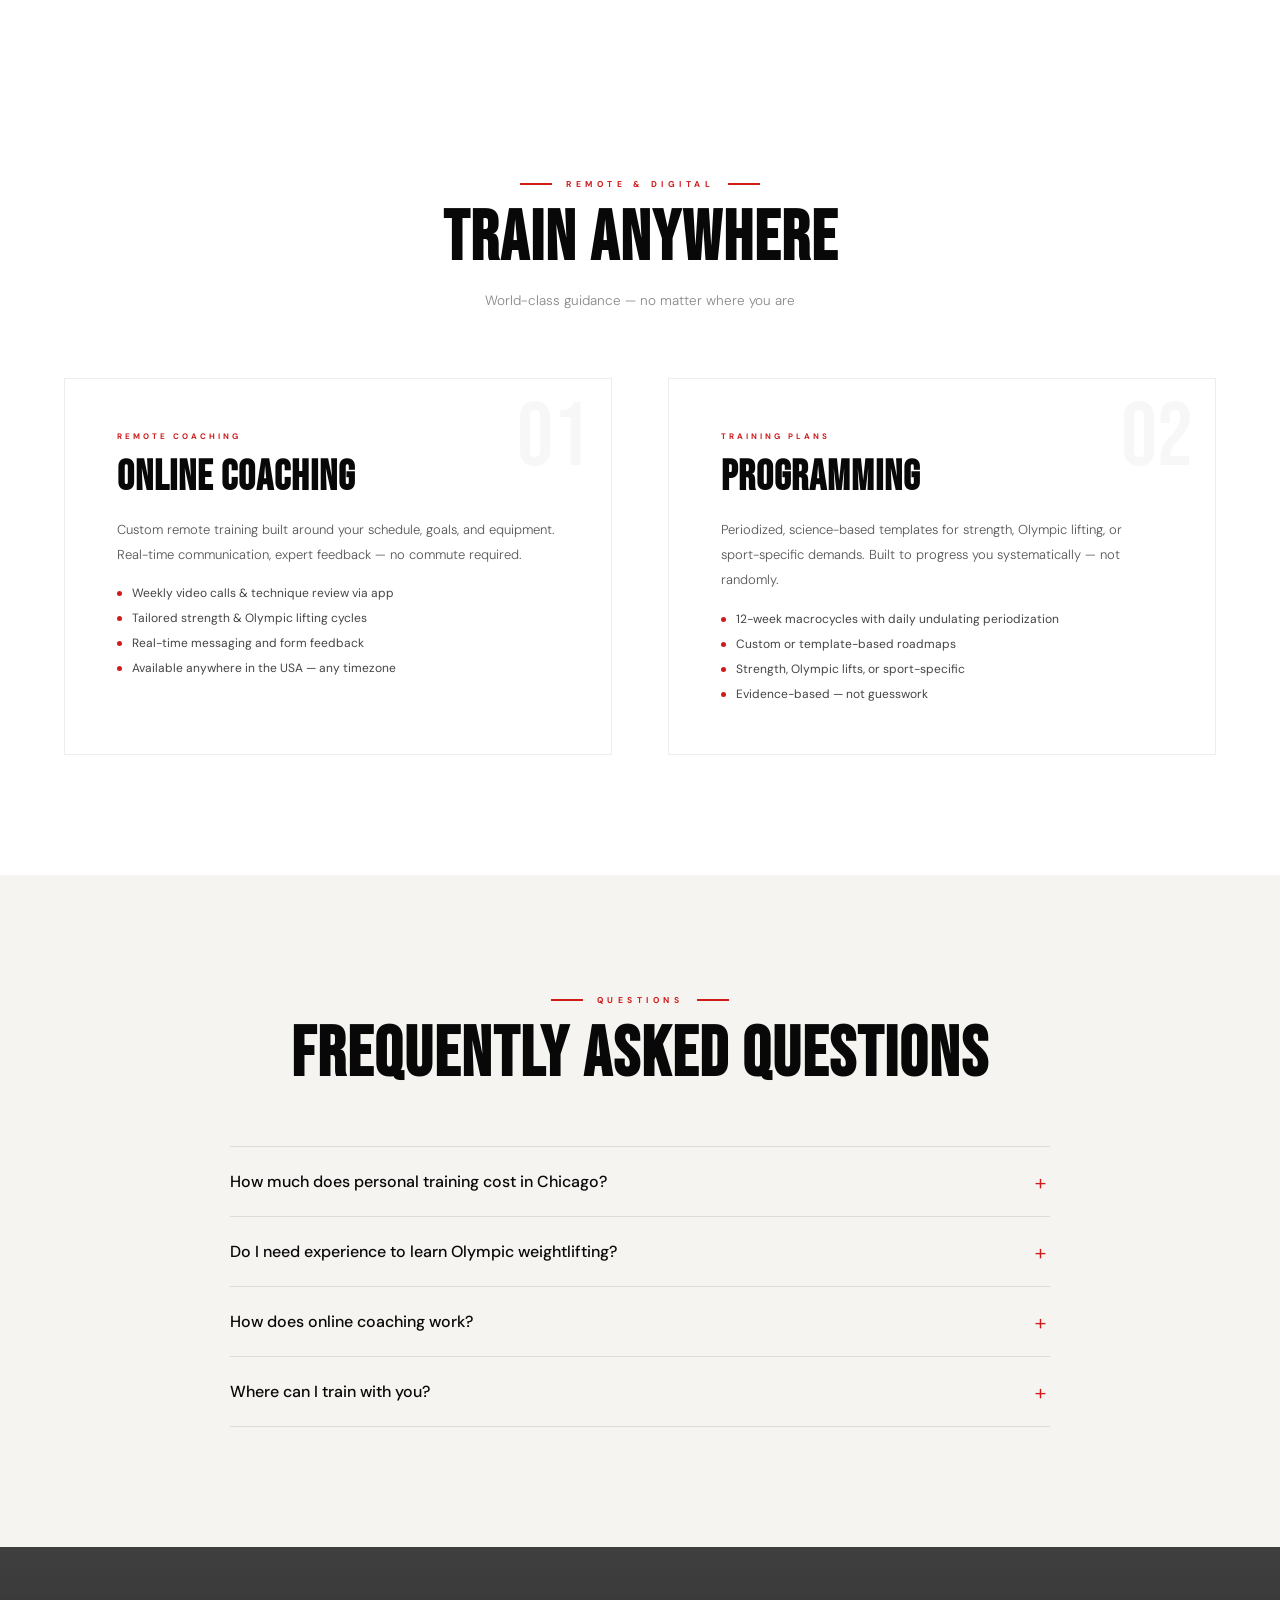
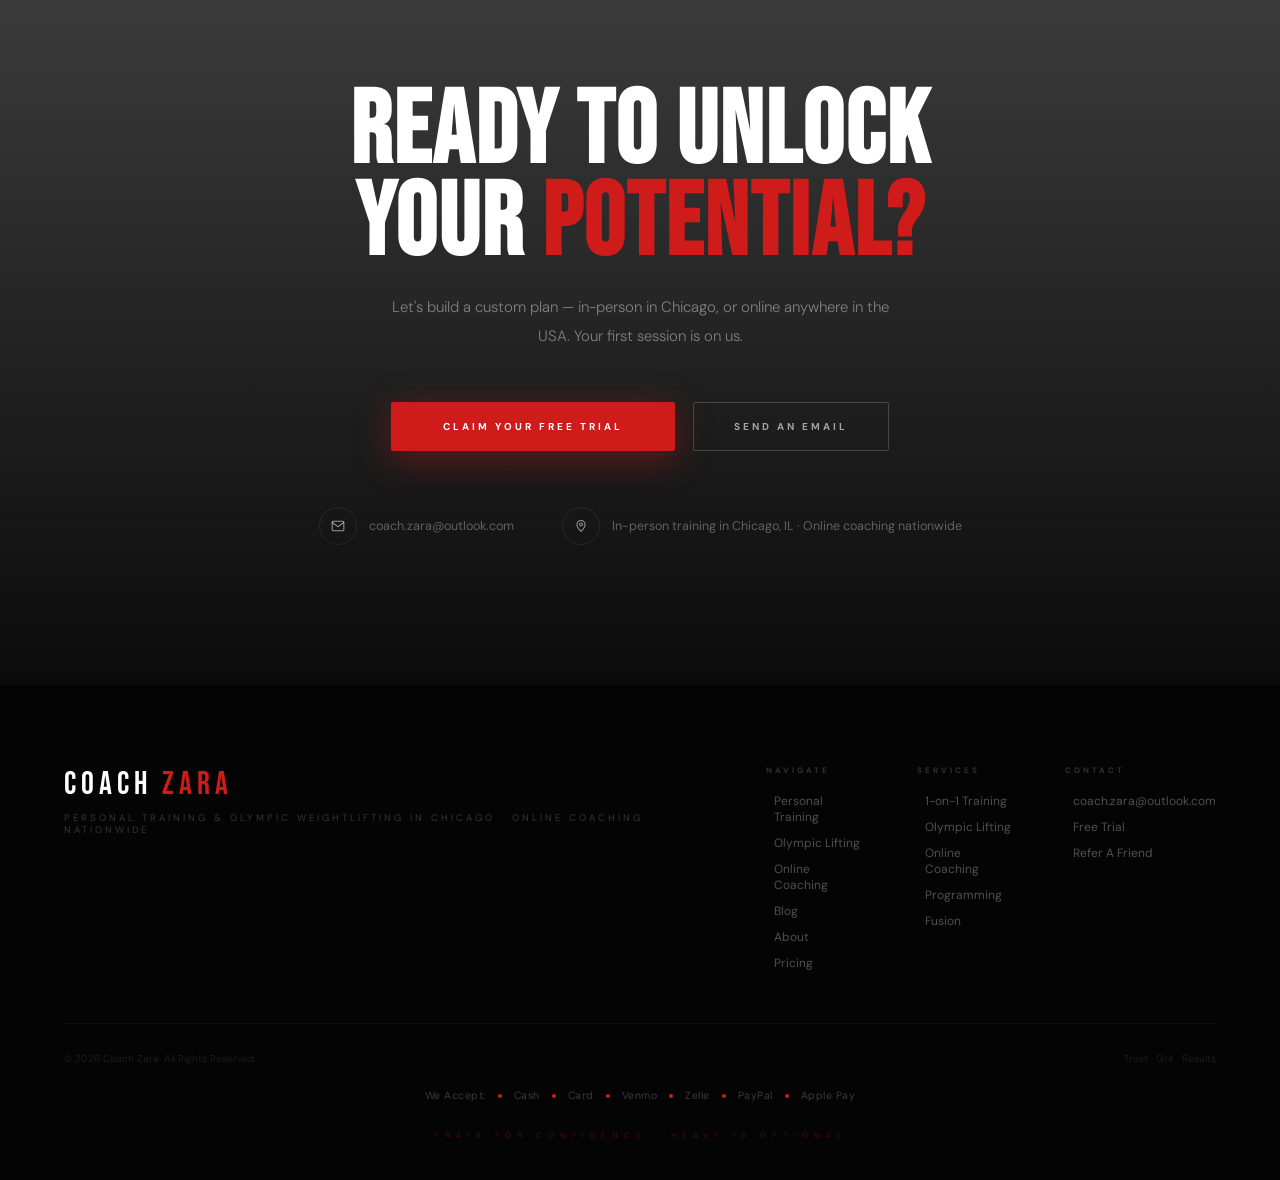
==== commit b2973287: "Add files via upload" ====
--- a/index.html
+++ b/index.html
@@ -473,6 +473,34 @@
       <div style="font-size:10px;font-weight:700;letter-spacing:2px;text-transform:uppercase;color:#111;">Andrea</div>
     </div>
 
+    <div class="rv d1" style="background:#fff;padding:44px 36px;position:relative;">
+      <div style="font-size:60px;font-family:'Playfair Display',serif;color:var(--red);line-height:.8;margin-bottom:16px;opacity:.3;">"</div>
+      <p style="font-size:13px;color:#444;line-height:1.95;font-weight:300;font-style:italic;margin-bottom:24px;">The best trainer ever. I saw a lot of difference in short amount of time.</p>
+      <div style="font-size:9px;letter-spacing:2px;color:var(--red);margin-bottom:10px;">★★★★★ GOOGLE REVIEW</div>
+      <div style="font-size:10px;font-weight:700;letter-spacing:2px;text-transform:uppercase;color:#111;">Theexplorer</div>
+    </div>
+
+    <div class="rv d2" style="background:#fff;padding:44px 36px;position:relative;grid-row:span 2;">
+      <div style="font-size:60px;font-family:'Playfair Display',serif;color:var(--red);line-height:.8;margin-bottom:16px;opacity:.3;">"</div>
+      <p style="font-size:13px;color:#444;line-height:1.95;font-weight:300;font-style:italic;margin-bottom:24px;">Zara is the best of the best and everything you would want in a personal trainer. She pushes you while cheering you on, challenges you while always remaining supportive. She is extremely knowledgeable and designs thoughtful circuits that work all of the major muscle groups. My husband and I train with Zara together and we've both made significant strides in our strength, mobility and stamina over the 6 months that we've been seeing her. And the icing on the cake is that Zara is an absolutely lovely person - smart, funny and a joy to be around. I could not recommend her more highly.</p>
+      <div style="font-size:9px;letter-spacing:2px;color:var(--red);margin-bottom:10px;">★★★★★ GOOGLE REVIEW</div>
+      <div style="font-size:10px;font-weight:700;letter-spacing:2px;text-transform:uppercase;color:#111;">Nancy London</div>
+    </div>
+
+    <div class="rv d3" style="background:#fff;padding:44px 36px;position:relative;">
+      <div style="font-size:60px;font-family:'Playfair Display',serif;color:var(--red);line-height:.8;margin-bottom:16px;opacity:.3;">"</div>
+      <p style="font-size:13px;color:#444;line-height:1.95;font-weight:300;font-style:italic;margin-bottom:24px;">Zara is exceptionally good at what she does. She's experienced, committed, knowledgeable, and so generous in what she brings to each session. I looked forward to every single time I got to work with her.</p>
+      <div style="font-size:9px;letter-spacing:2px;color:var(--red);margin-bottom:10px;">★★★★★ GOOGLE REVIEW</div>
+      <div style="font-size:10px;font-weight:700;letter-spacing:2px;text-transform:uppercase;color:#111;">Kimo Frederiksen</div>
+    </div>
+
+    <div class="rv d1" style="background:#fff;padding:44px 36px;position:relative;">
+      <div style="font-size:60px;font-family:'Playfair Display',serif;color:var(--red);line-height:.8;margin-bottom:16px;opacity:.3;">"</div>
+      <p style="font-size:13px;color:#444;line-height:1.95;font-weight:300;font-style:italic;margin-bottom:24px;">I've had a great experience working with Zara. She is knowledgeable, motivating, and genuinely invested in helping me reach my goals. Every session is challenging without being overwhelming, and tailored to my fitness level and needs. I've noticed real progress in my strength, confidence, and overall fitness. I highly recommend Zara to anyone looking for a trainer who is supportive, professional, and committed. Just be ready to get your butt kicked, in the healthiest way!</p>
+      <div style="font-size:9px;letter-spacing:2px;color:var(--red);margin-bottom:10px;">★★★★★ GOOGLE REVIEW</div>
+      <div style="font-size:10px;font-weight:700;letter-spacing:2px;text-transform:uppercase;color:#111;">Jessica McDwyer</div>
+    </div>
+
   </div>
 </section>
 
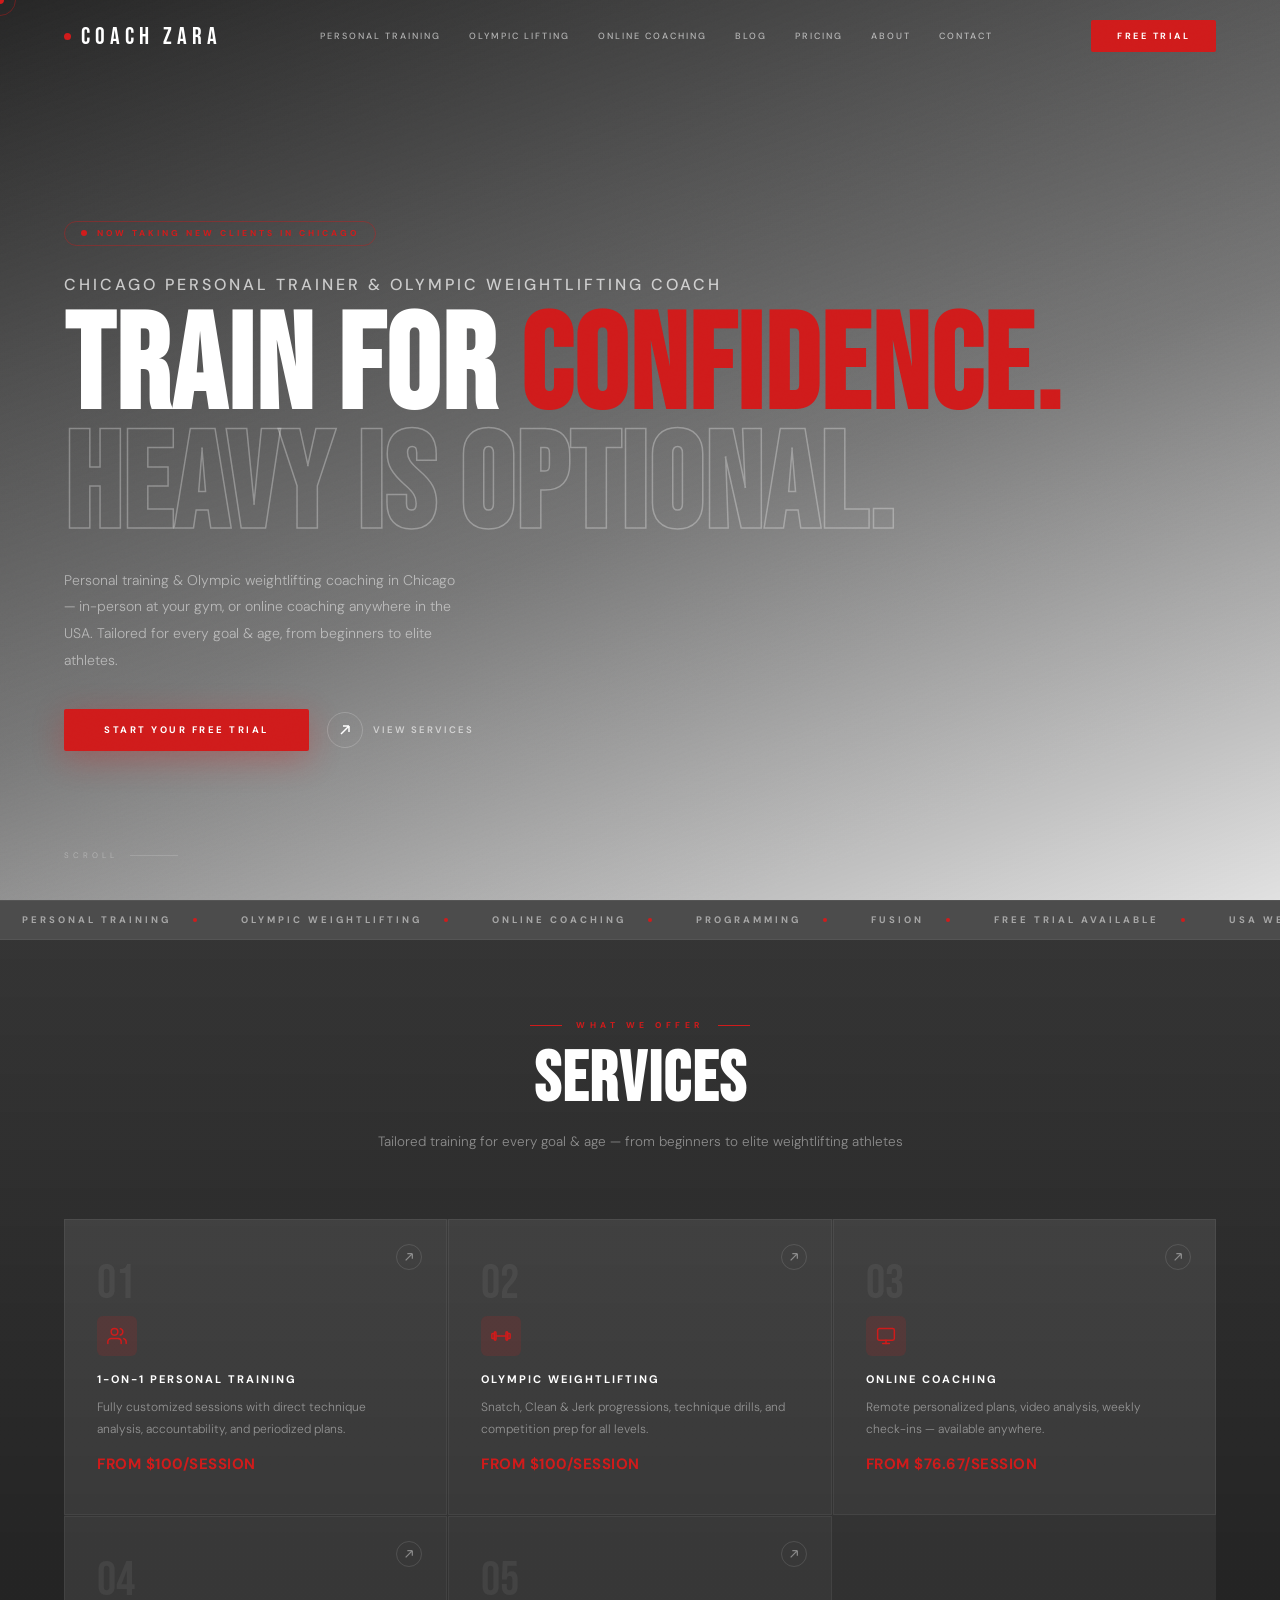
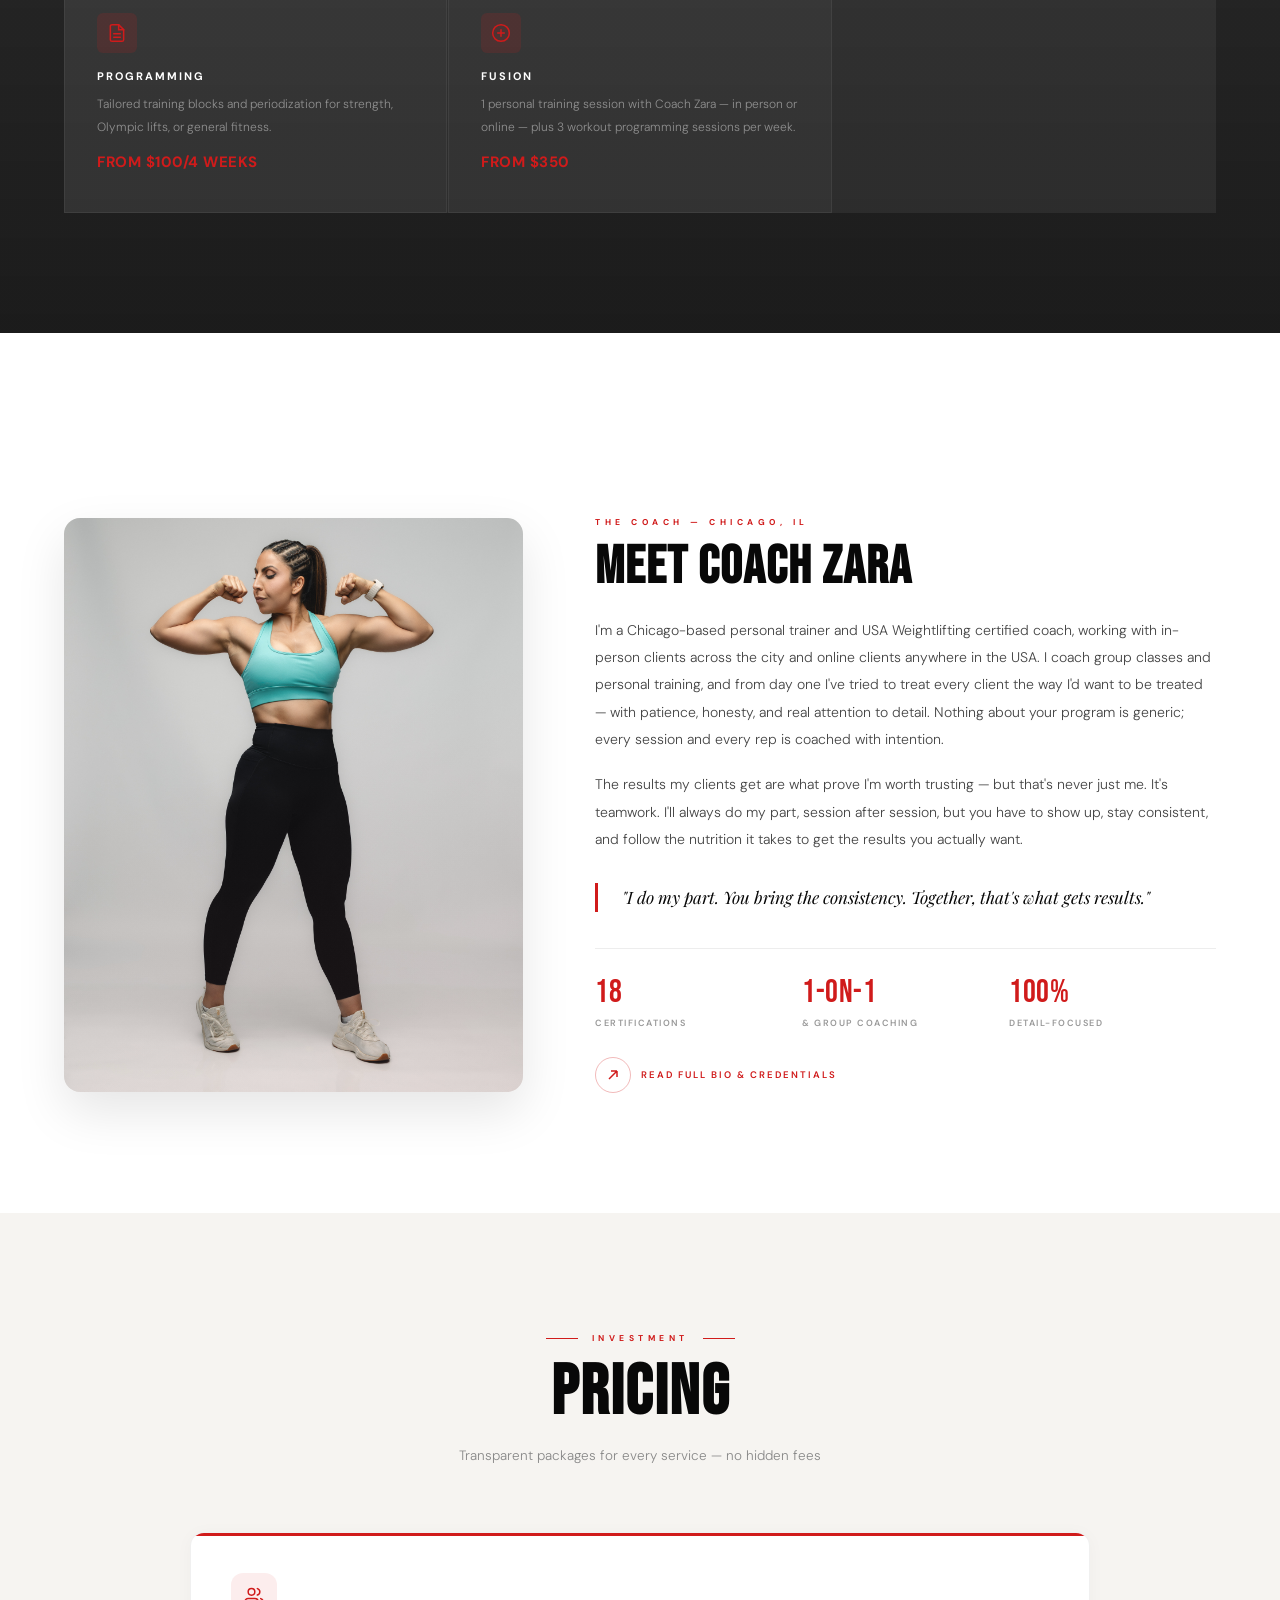
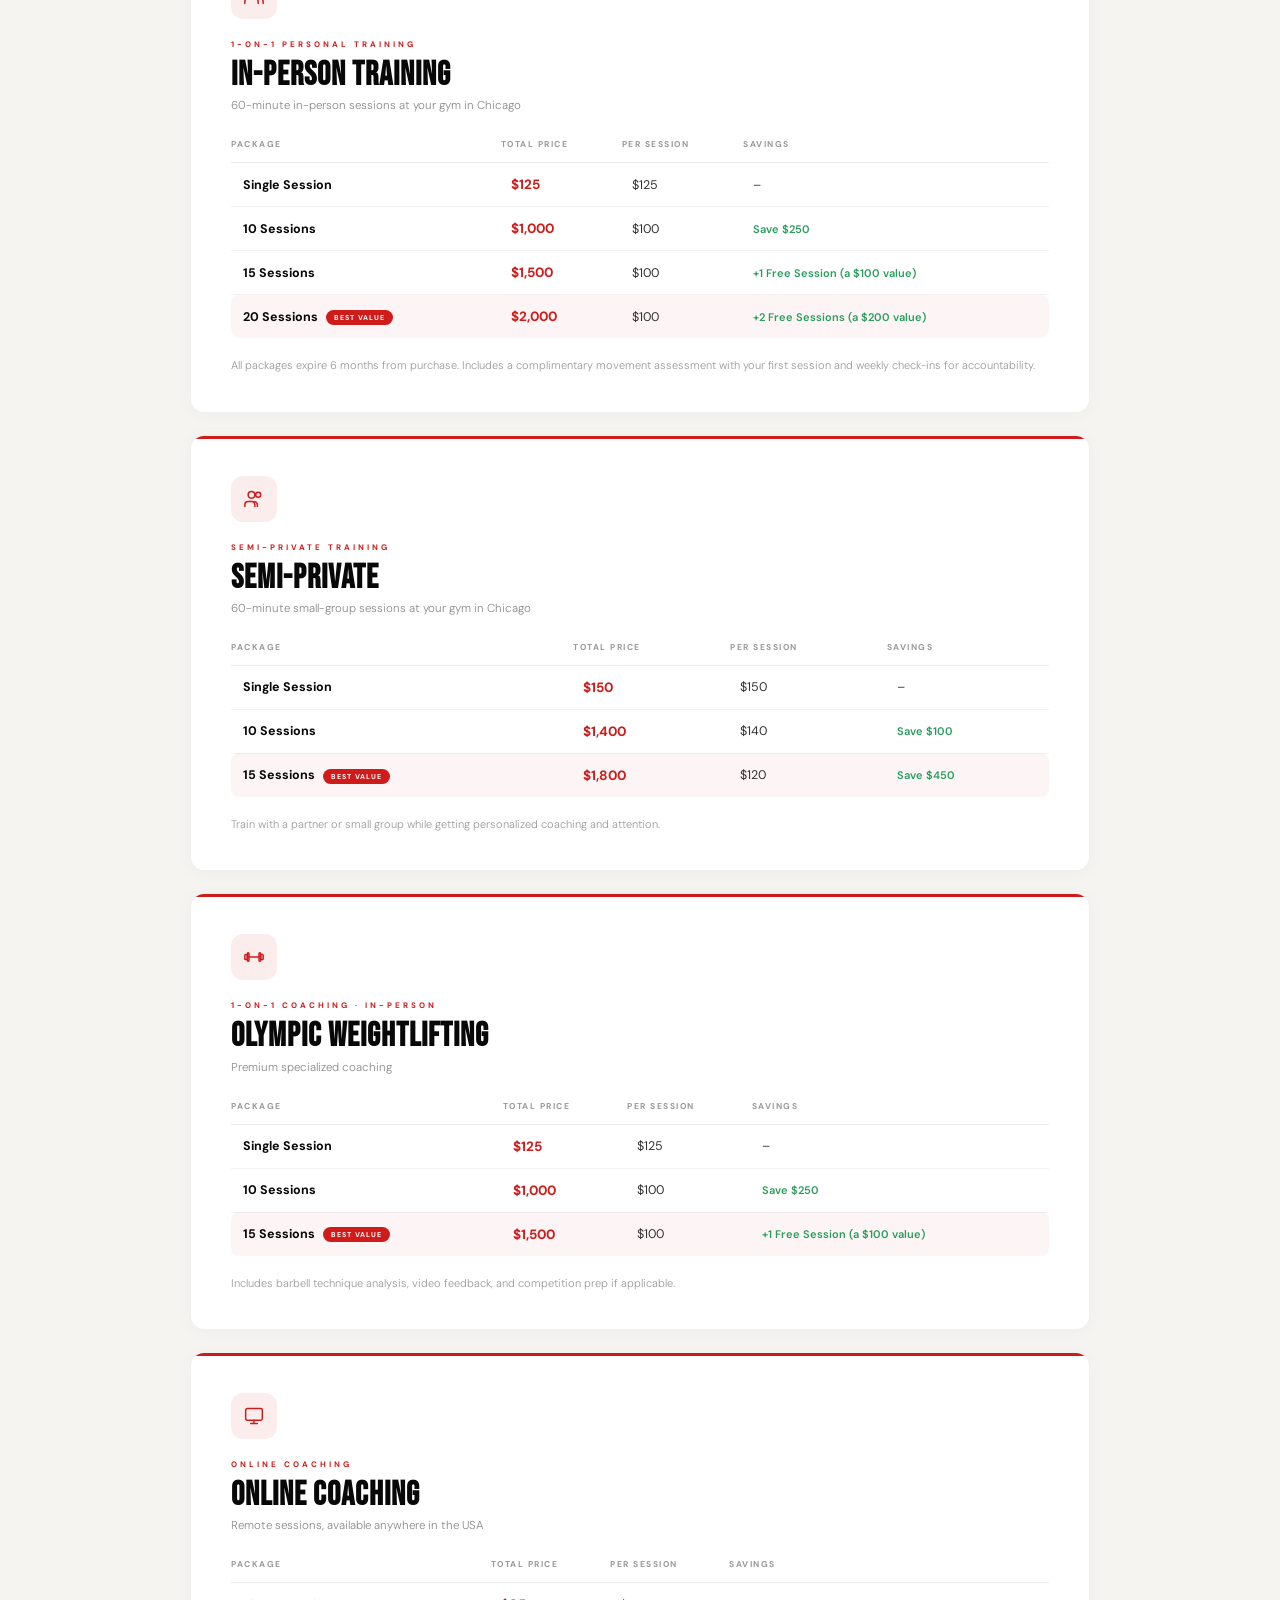
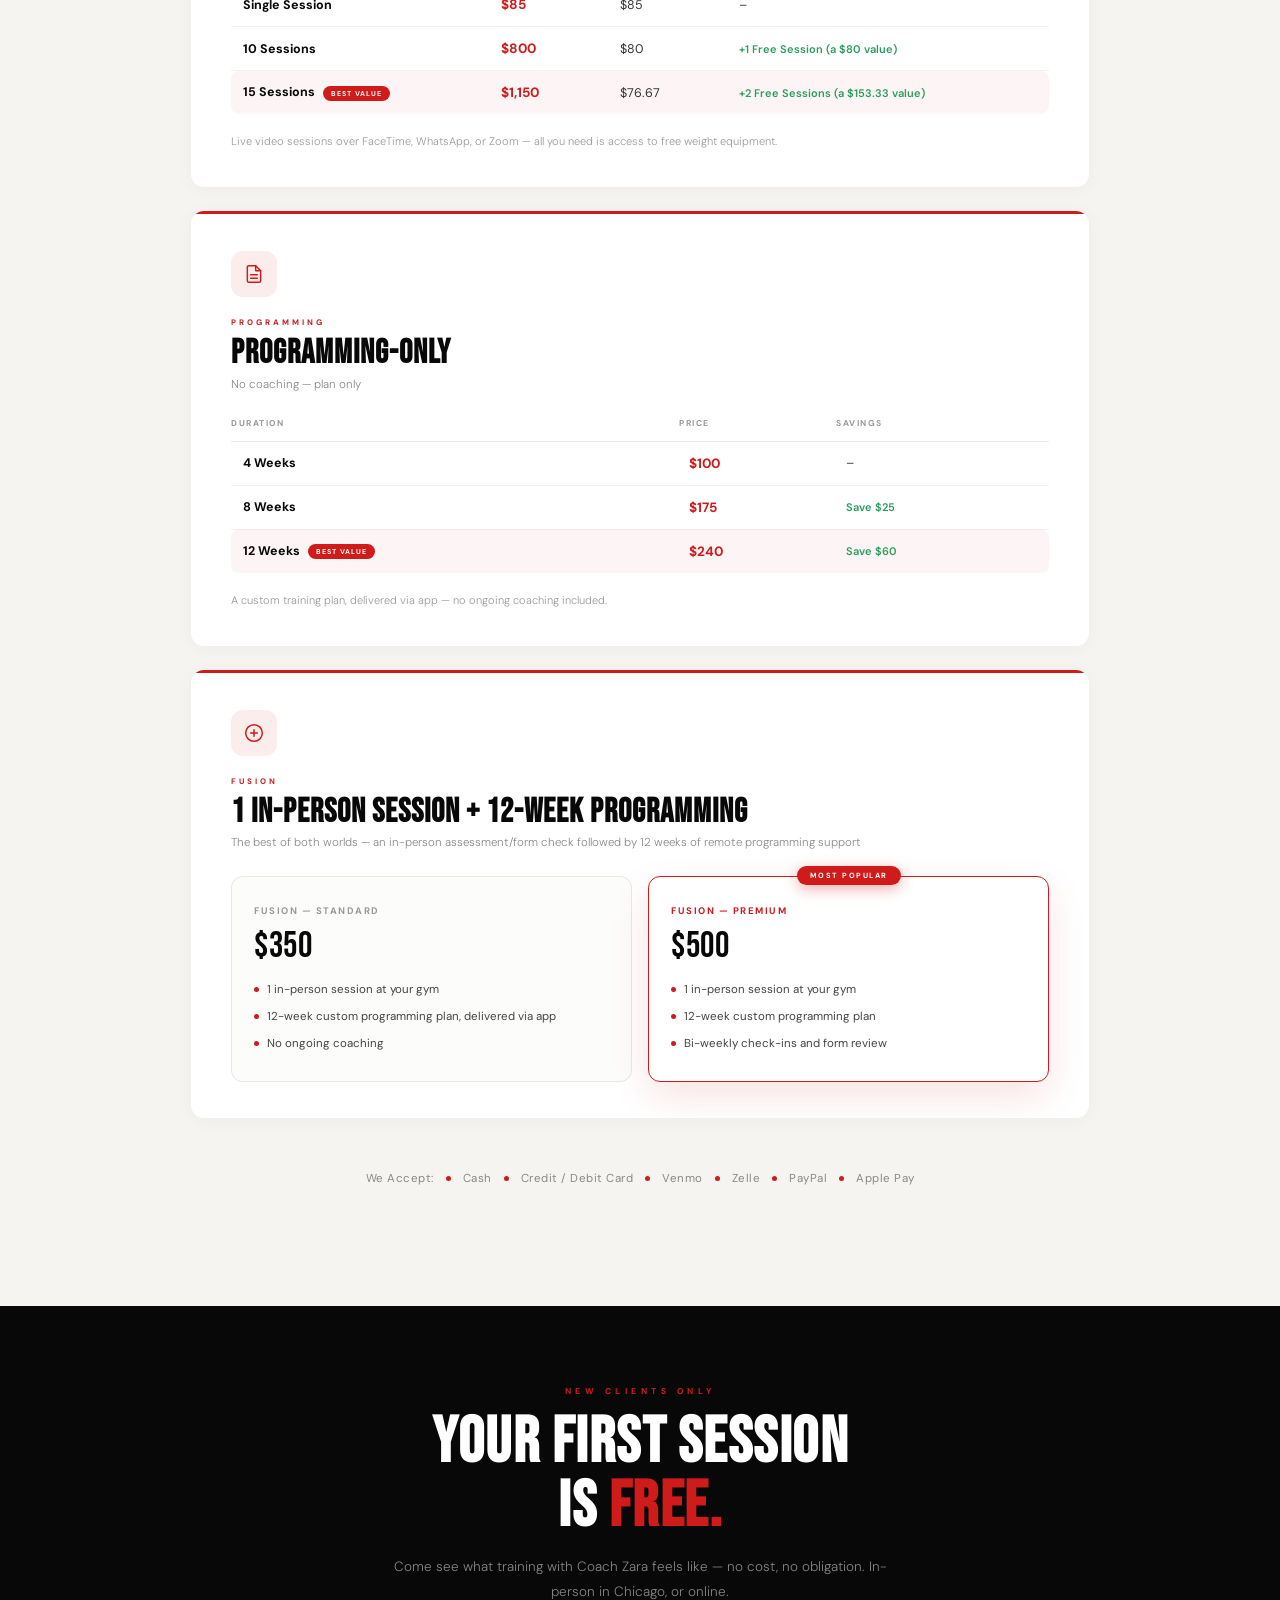
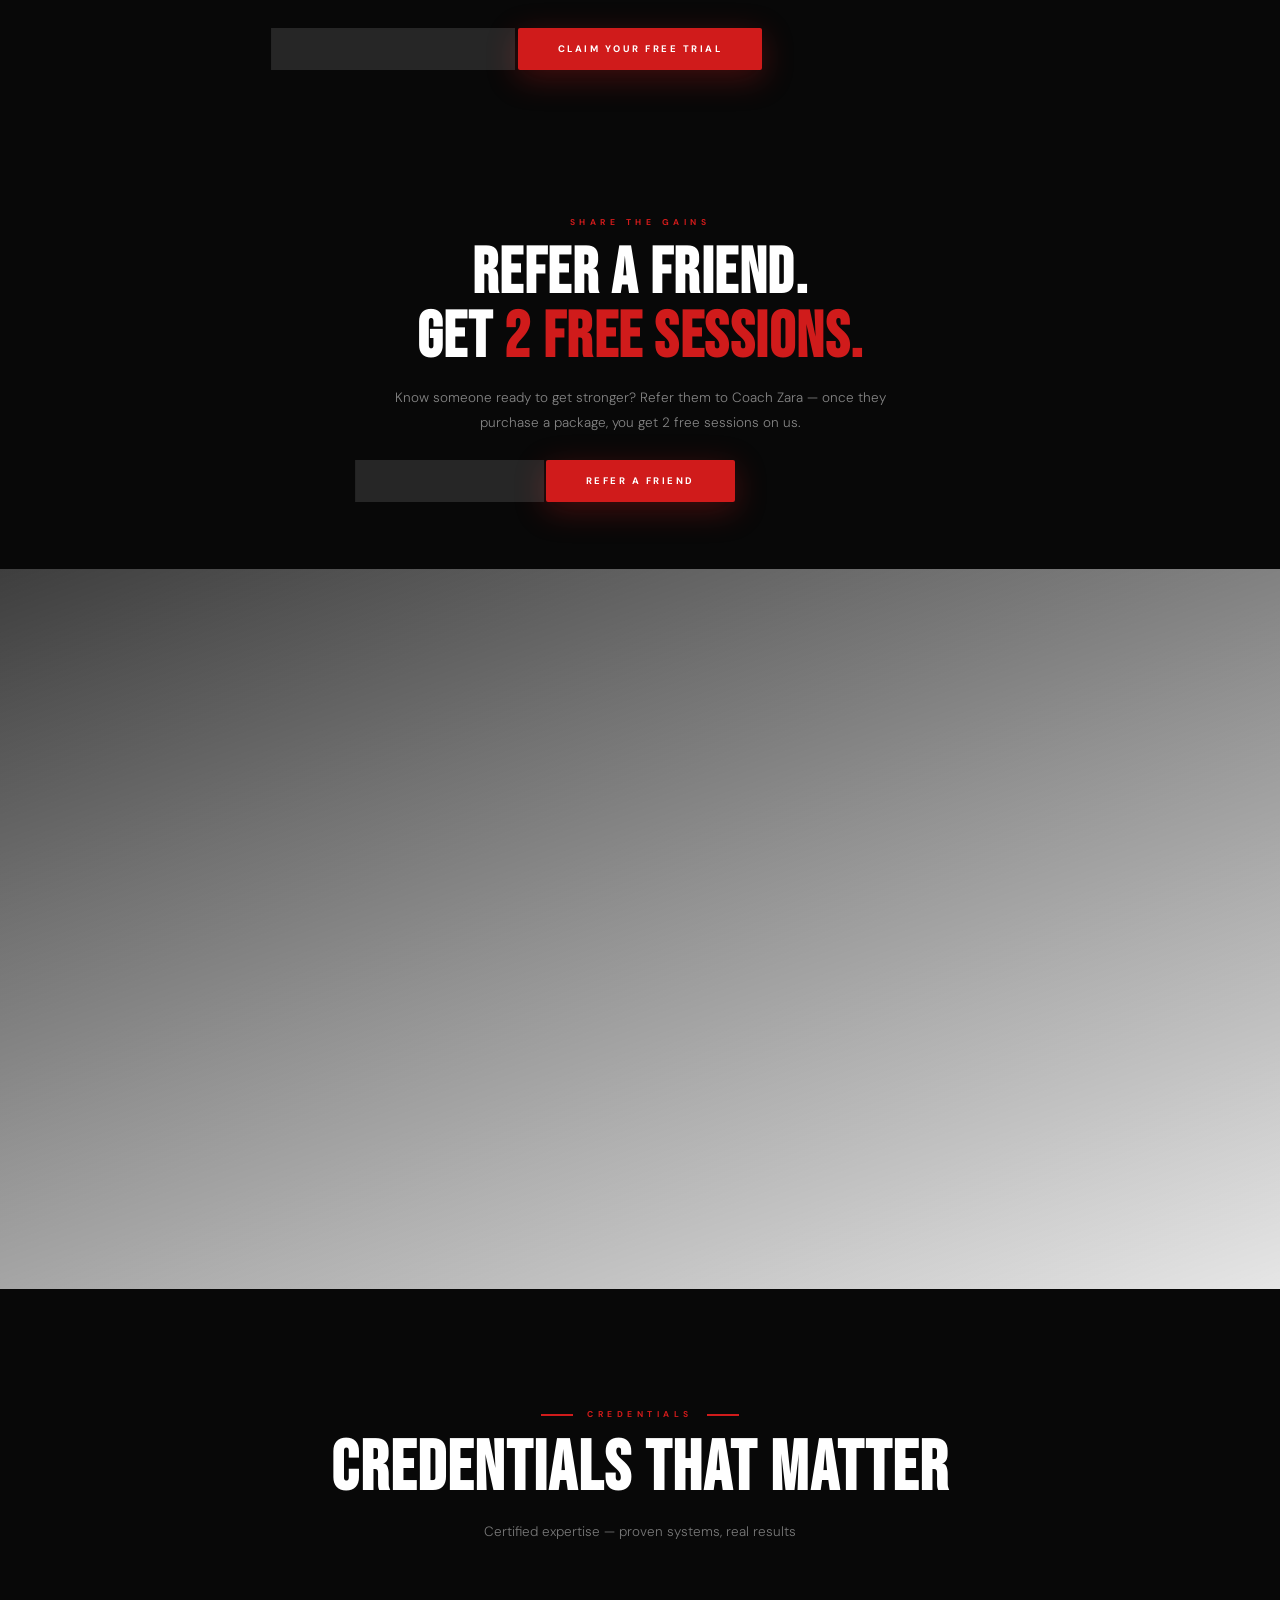
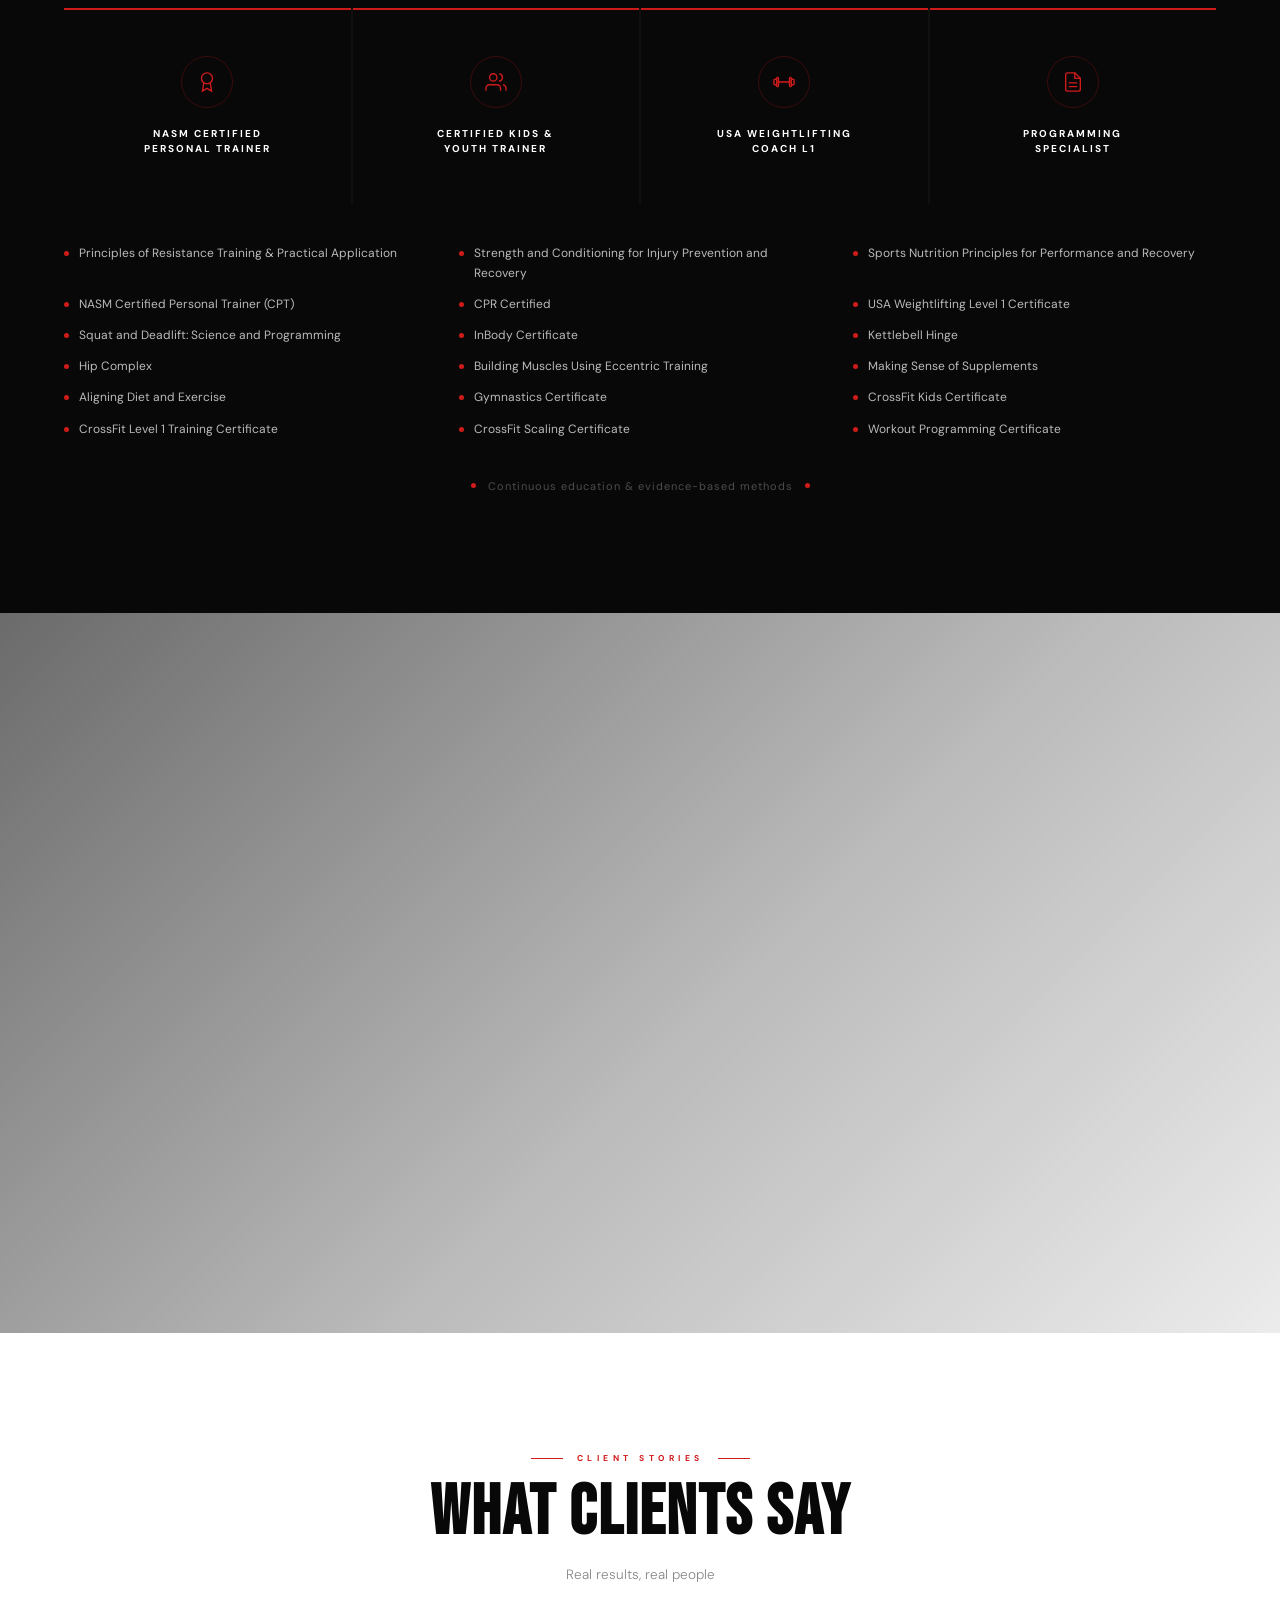
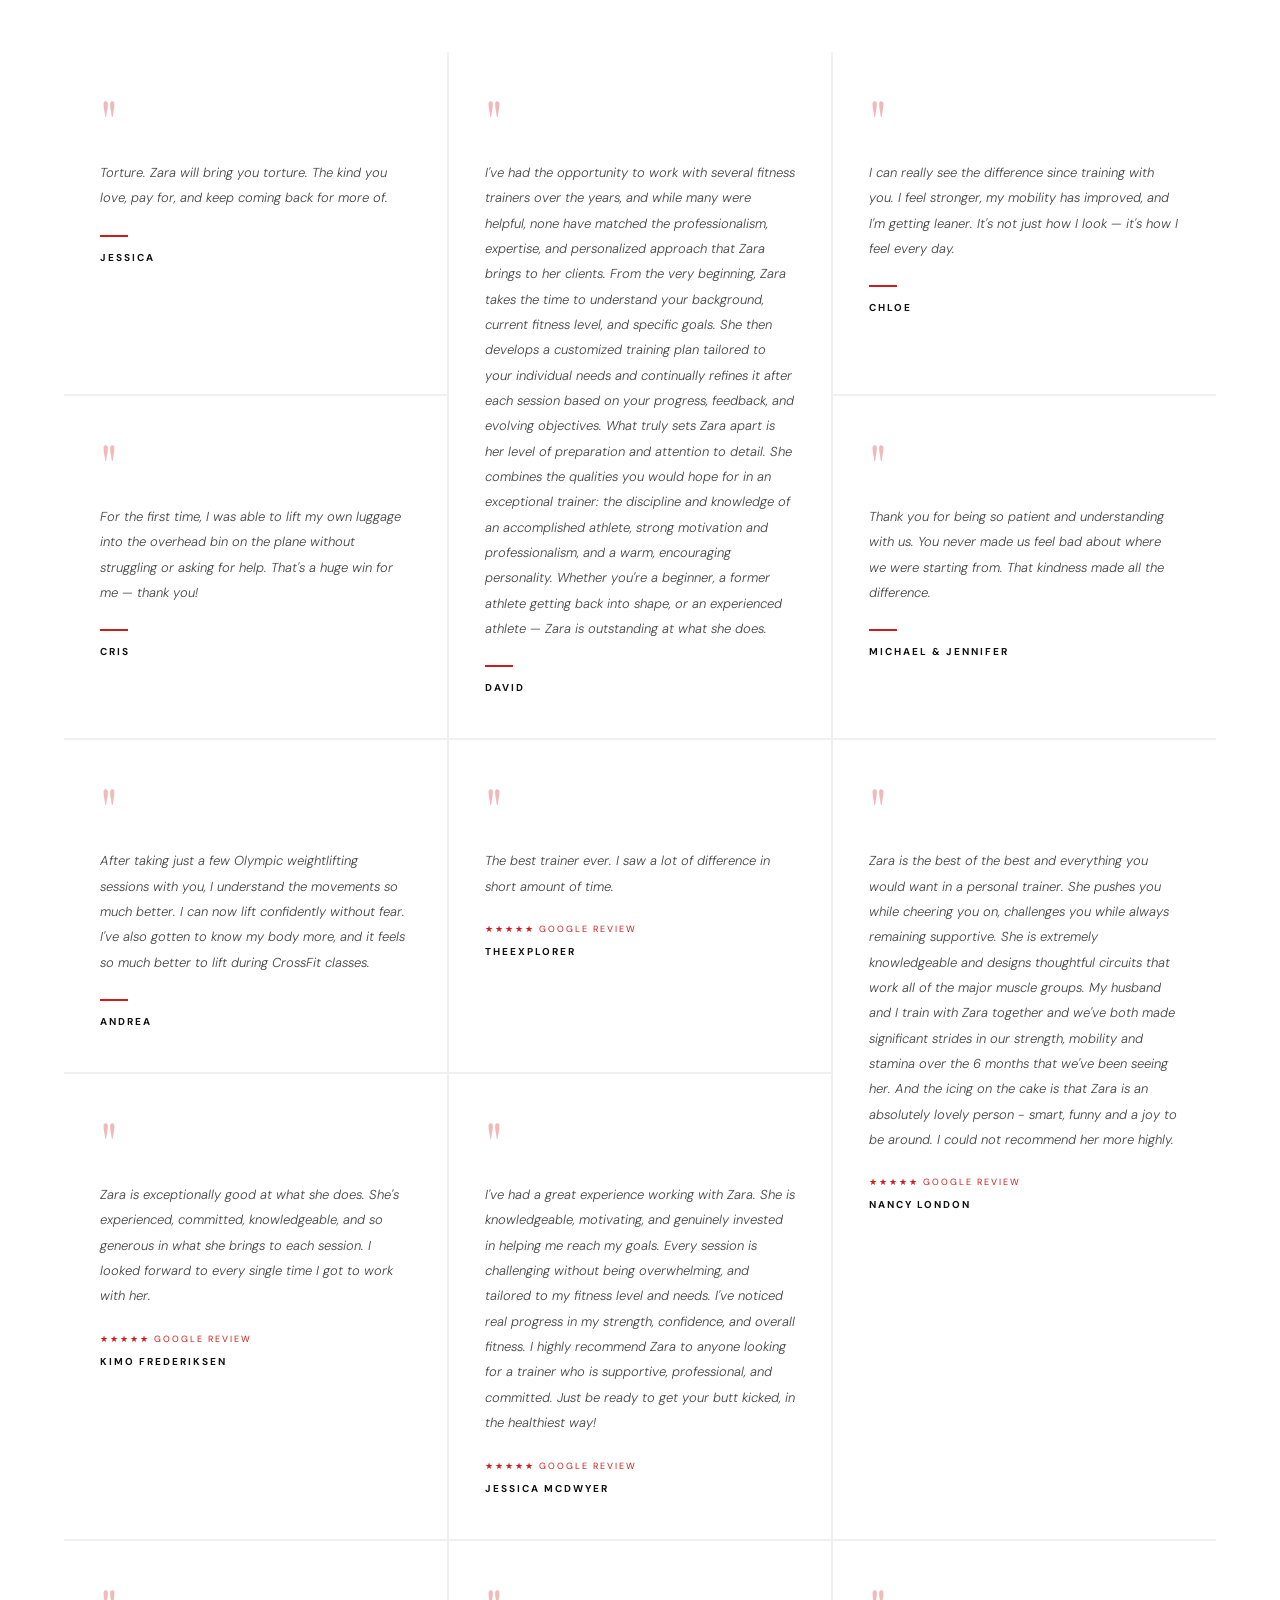
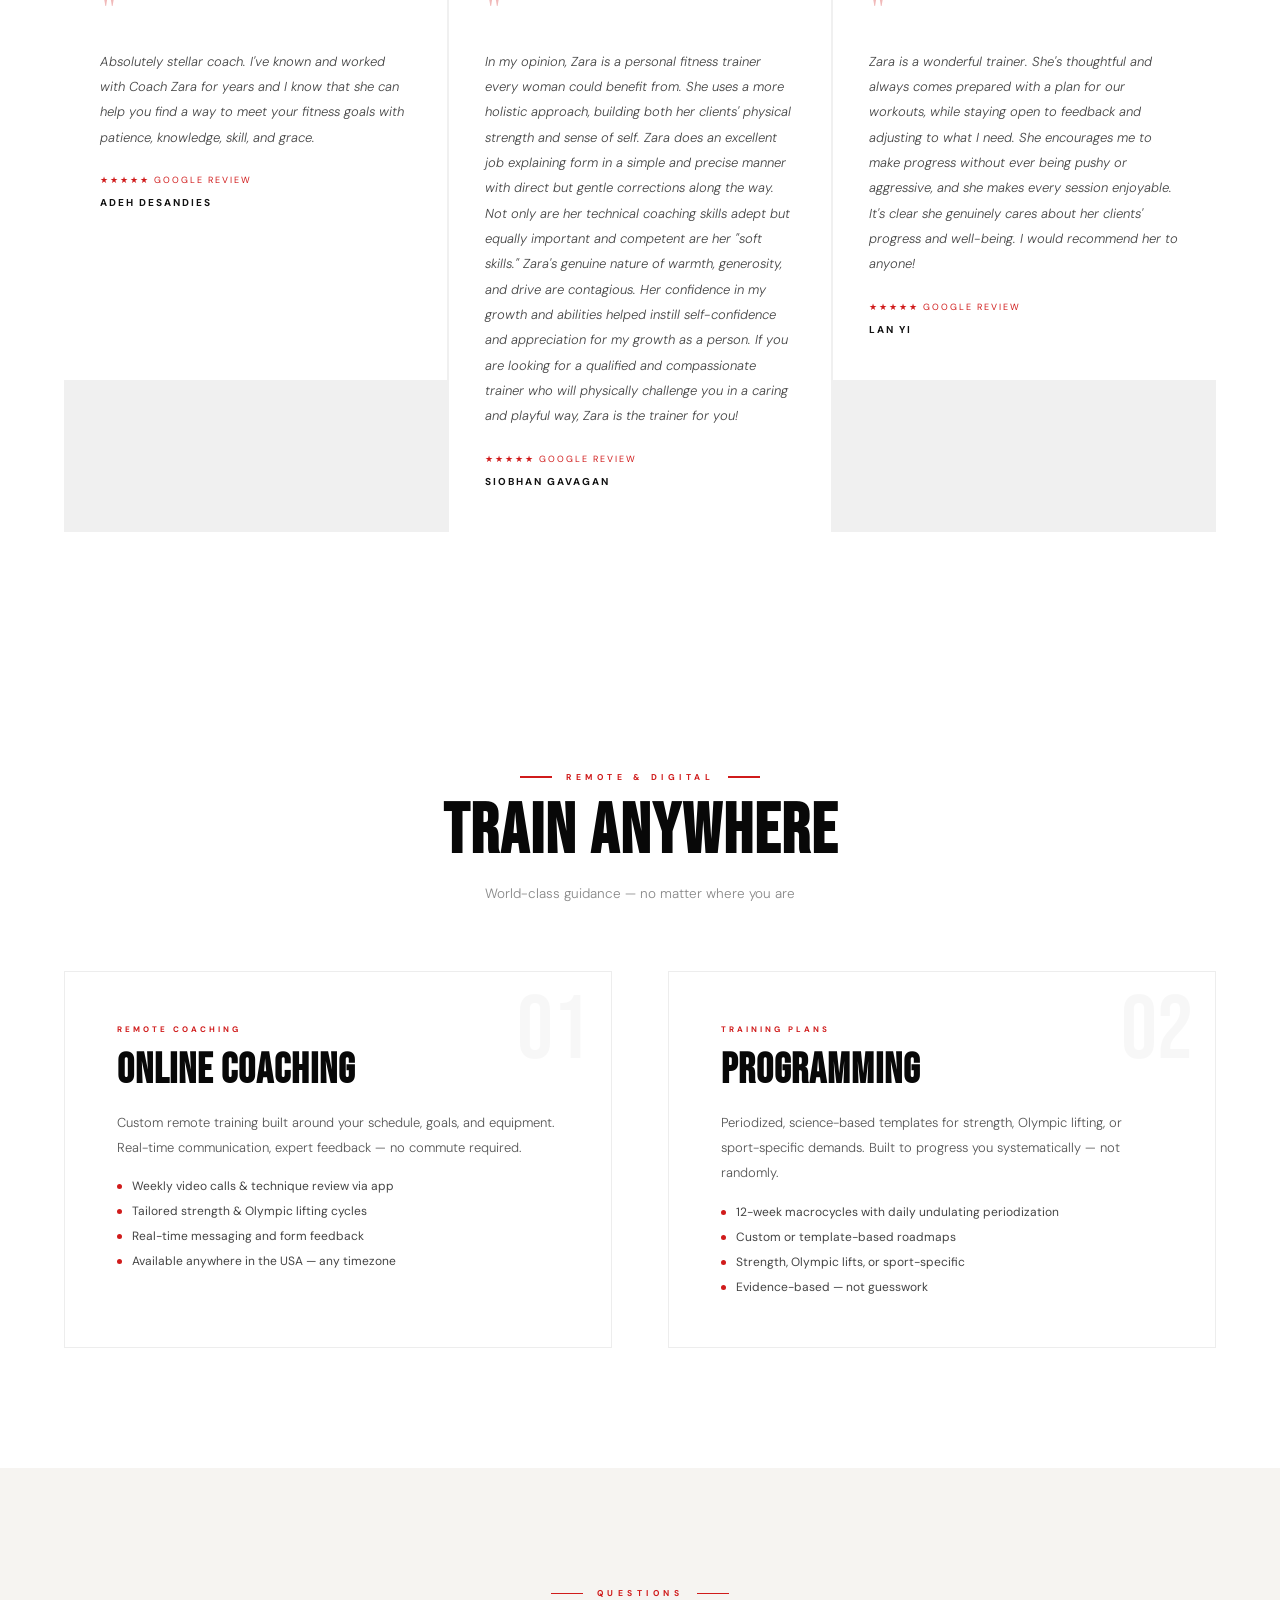
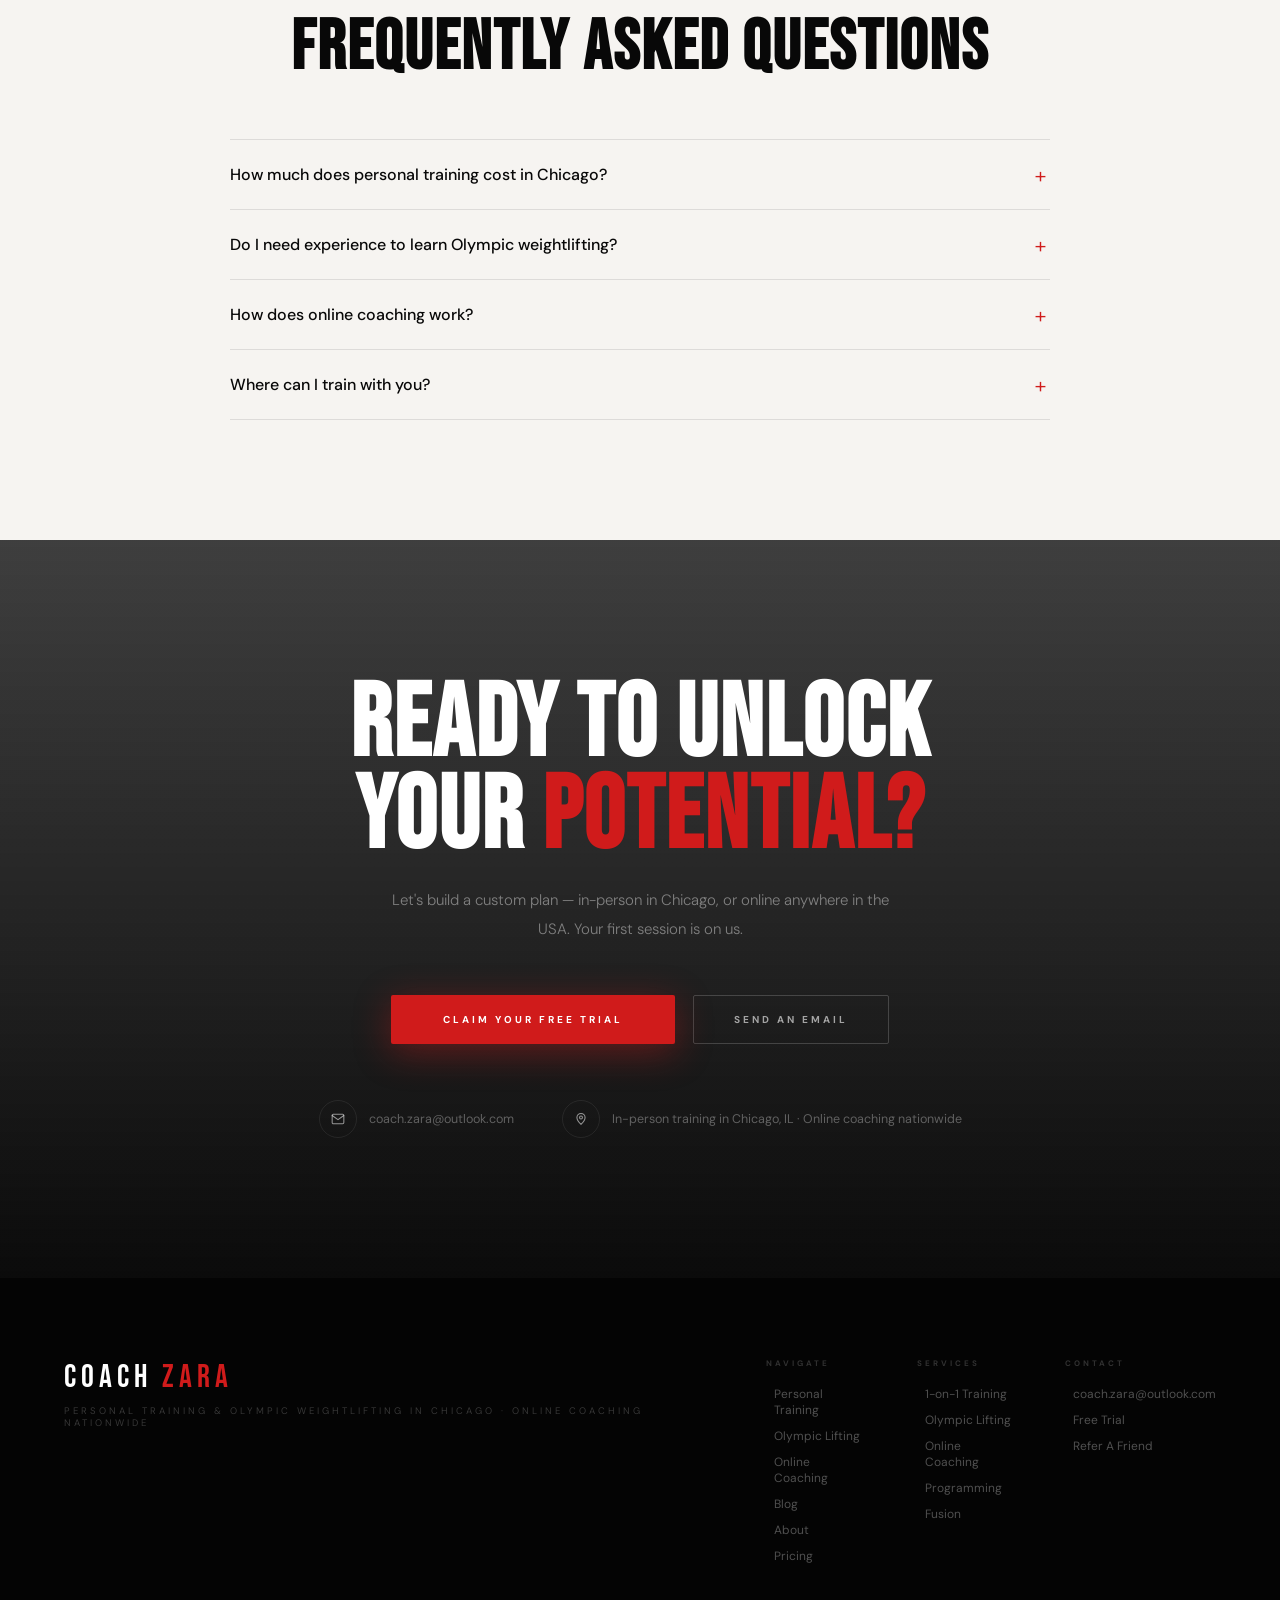
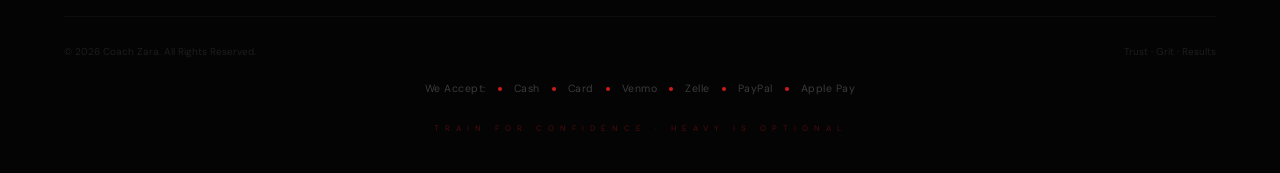
==== commit 1585e263: "Add files via upload" ====
--- a/index.html
+++ b/index.html
@@ -501,6 +501,27 @@
       <div style="font-size:10px;font-weight:700;letter-spacing:2px;text-transform:uppercase;color:#111;">Jessica McDwyer</div>
     </div>
 
+    <div class="rv d2" style="background:#fff;padding:44px 36px;position:relative;">
+      <div style="font-size:60px;font-family:'Playfair Display',serif;color:var(--red);line-height:.8;margin-bottom:16px;opacity:.3;">"</div>
+      <p style="font-size:13px;color:#444;line-height:1.95;font-weight:300;font-style:italic;margin-bottom:24px;">Absolutely stellar coach. I've known and worked with Coach Zara for years and I know that she can help you find a way to meet your fitness goals with patience, knowledge, skill, and grace.</p>
+      <div style="font-size:9px;letter-spacing:2px;color:var(--red);margin-bottom:10px;">★★★★★ GOOGLE REVIEW</div>
+      <div style="font-size:10px;font-weight:700;letter-spacing:2px;text-transform:uppercase;color:#111;">Adeh DeSandies</div>
+    </div>
+
+    <div class="rv d3" style="background:#fff;padding:44px 36px;position:relative;grid-row:span 2;">
+      <div style="font-size:60px;font-family:'Playfair Display',serif;color:var(--red);line-height:.8;margin-bottom:16px;opacity:.3;">"</div>
+      <p style="font-size:13px;color:#444;line-height:1.95;font-weight:300;font-style:italic;margin-bottom:24px;">In my opinion, Zara is a personal fitness trainer every woman could benefit from. She uses a more holistic approach, building both her clients' physical strength and sense of self. Zara does an excellent job explaining form in a simple and precise manner with direct but gentle corrections along the way. Not only are her technical coaching skills adept but equally important and competent are her "soft skills." Zara's genuine nature of warmth, generosity, and drive are contagious. Her confidence in my growth and abilities helped instill self-confidence and appreciation for my growth as a person. If you are looking for a qualified and compassionate trainer who will physically challenge you in a caring and playful way, Zara is the trainer for you!</p>
+      <div style="font-size:9px;letter-spacing:2px;color:var(--red);margin-bottom:10px;">★★★★★ GOOGLE REVIEW</div>
+      <div style="font-size:10px;font-weight:700;letter-spacing:2px;text-transform:uppercase;color:#111;">Siobhan Gavagan</div>
+    </div>
+
+    <div class="rv d1" style="background:#fff;padding:44px 36px;position:relative;">
+      <div style="font-size:60px;font-family:'Playfair Display',serif;color:var(--red);line-height:.8;margin-bottom:16px;opacity:.3;">"</div>
+      <p style="font-size:13px;color:#444;line-height:1.95;font-weight:300;font-style:italic;margin-bottom:24px;">Zara is a wonderful trainer. She's thoughtful and always comes prepared with a plan for our workouts, while staying open to feedback and adjusting to what I need. She encourages me to make progress without ever being pushy or aggressive, and she makes every session enjoyable. It's clear she genuinely cares about her clients' progress and well-being. I would recommend her to anyone!</p>
+      <div style="font-size:9px;letter-spacing:2px;color:var(--red);margin-bottom:10px;">★★★★★ GOOGLE REVIEW</div>
+      <div style="font-size:10px;font-weight:700;letter-spacing:2px;text-transform:uppercase;color:#111;">Lan Yi</div>
+    </div>
+
   </div>
 </section>
 
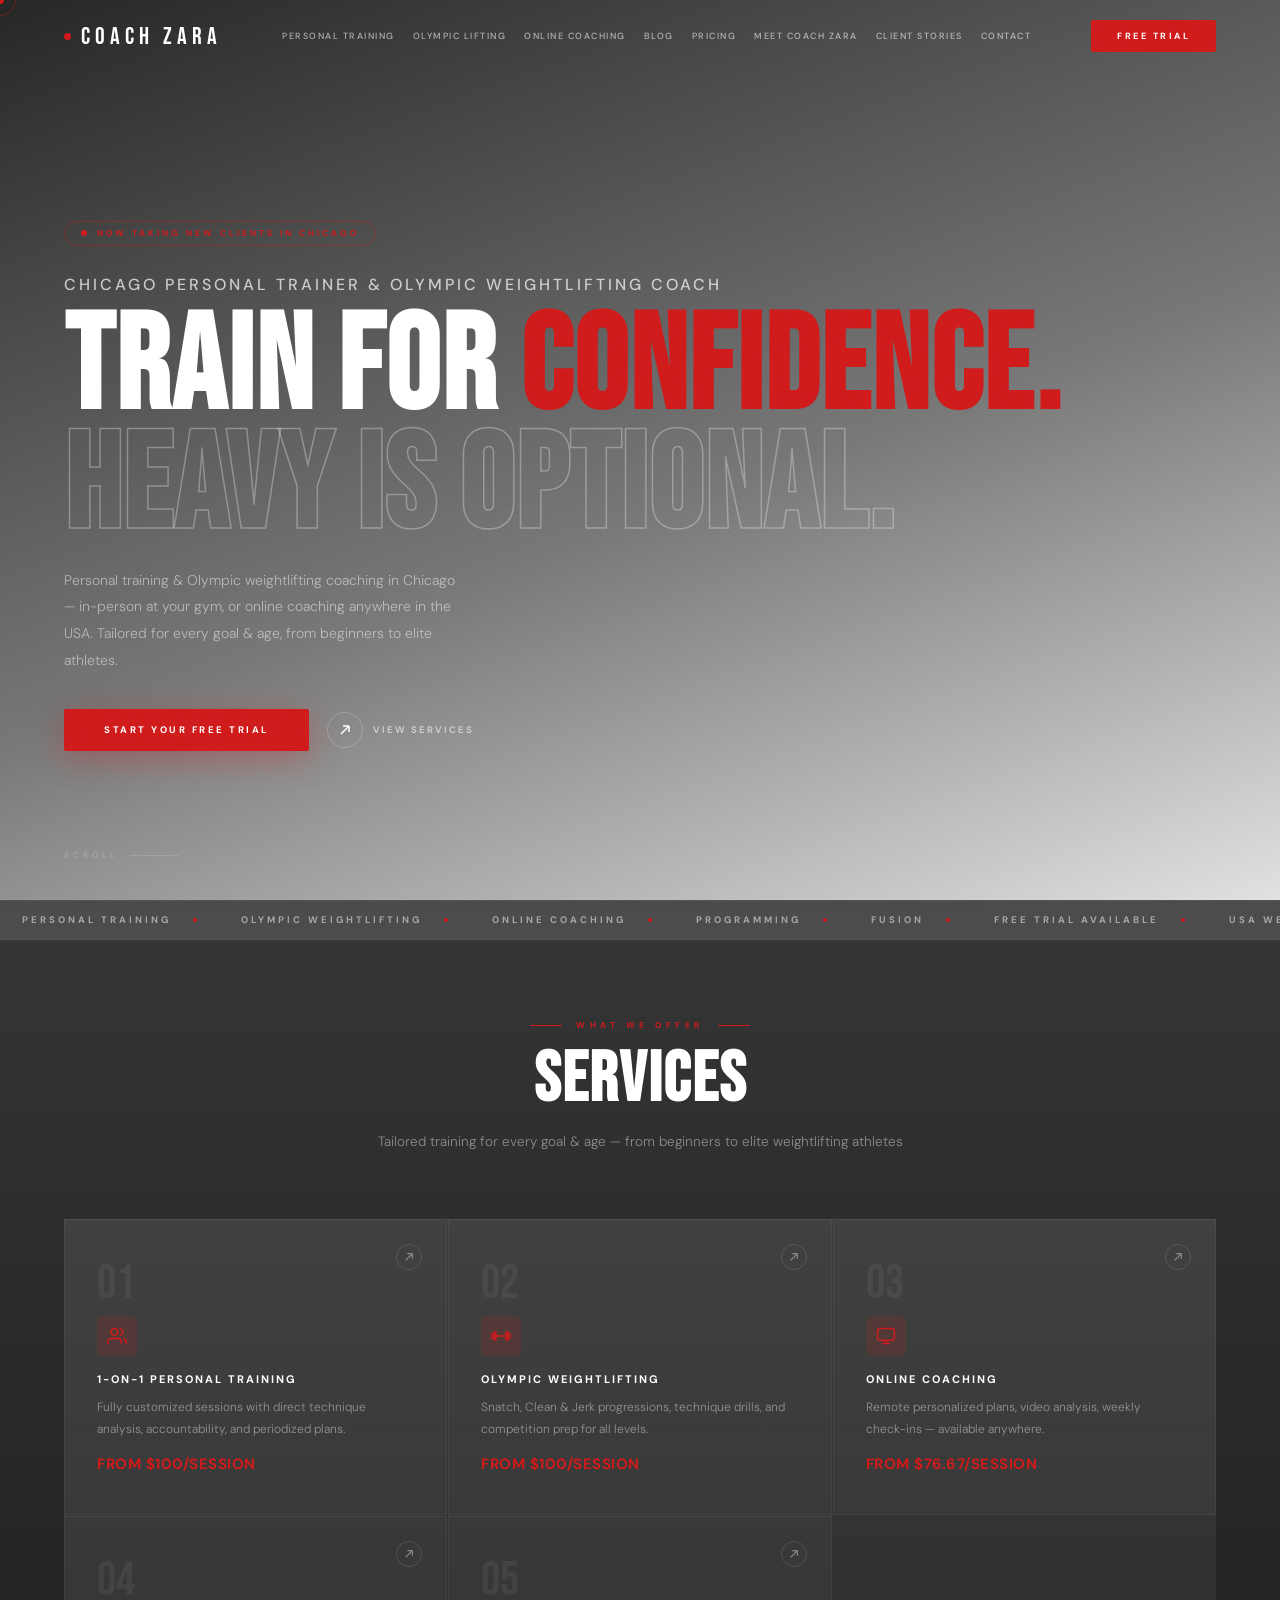
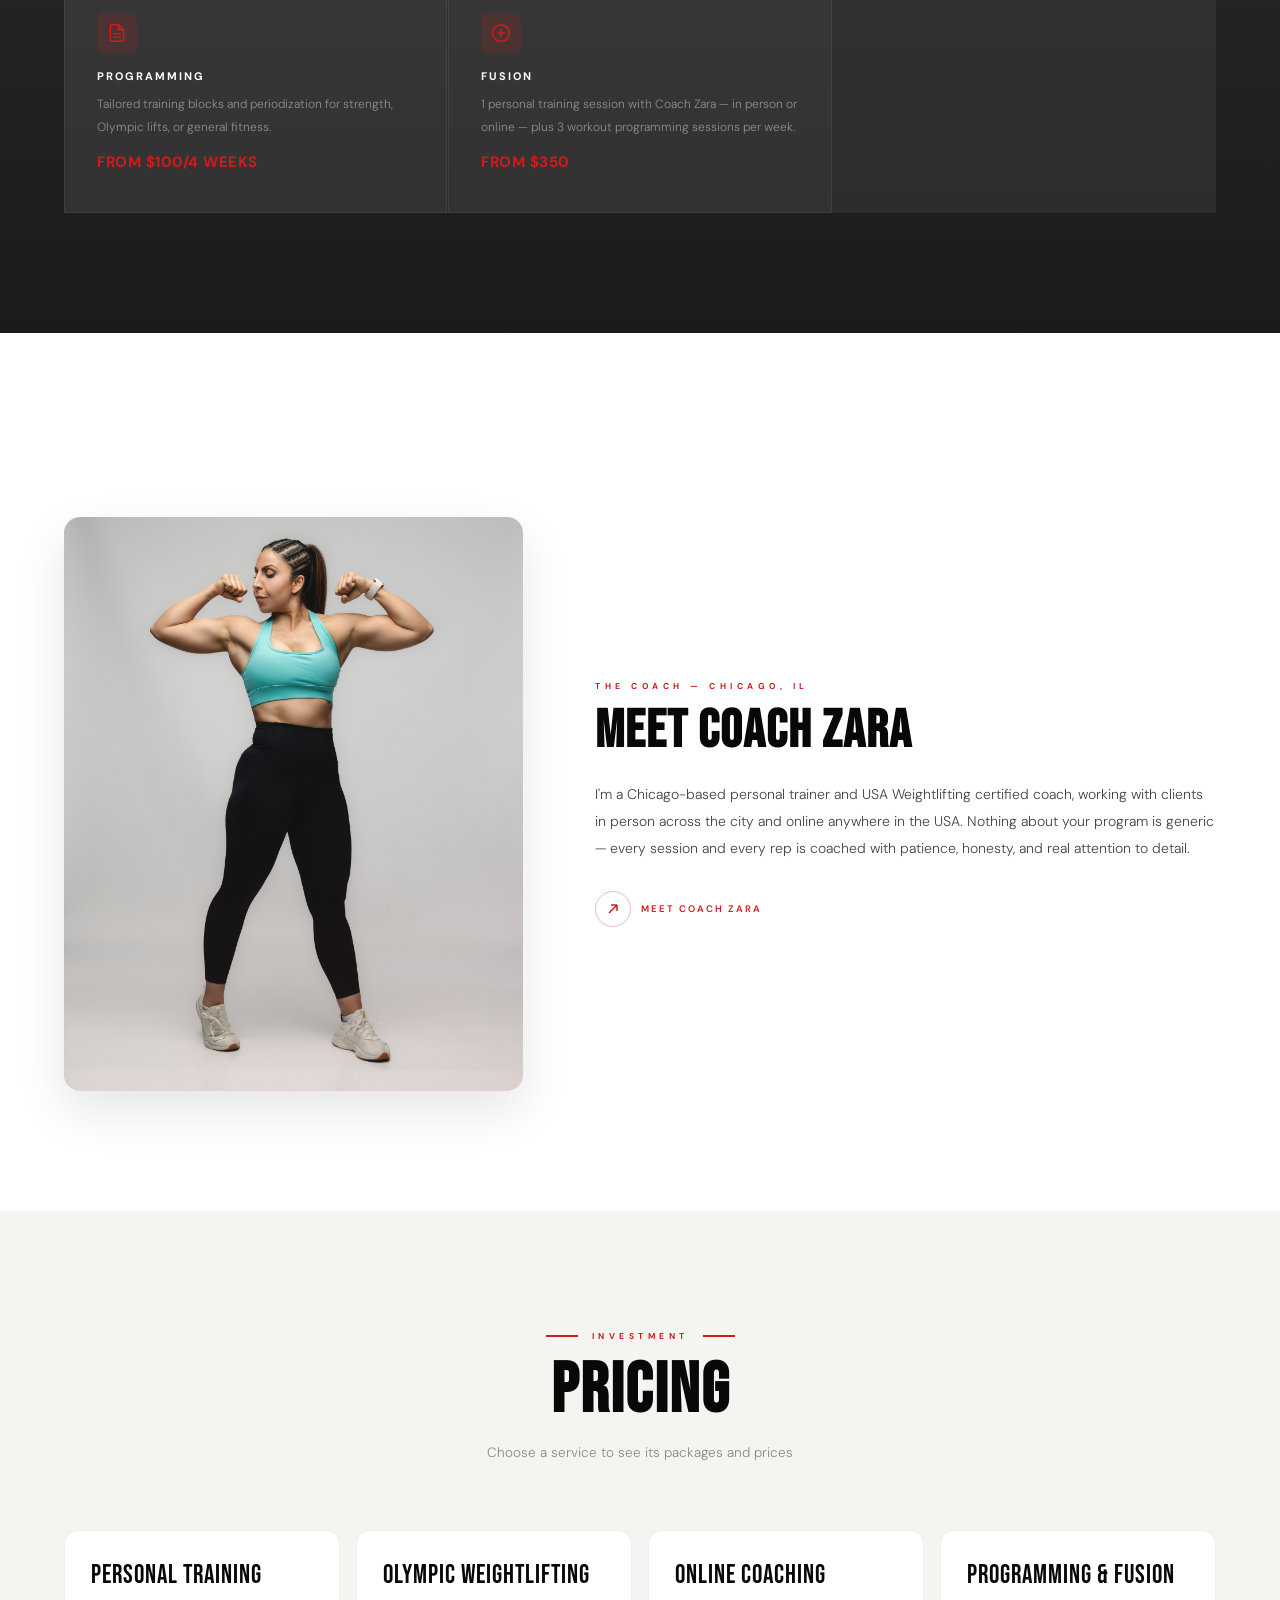
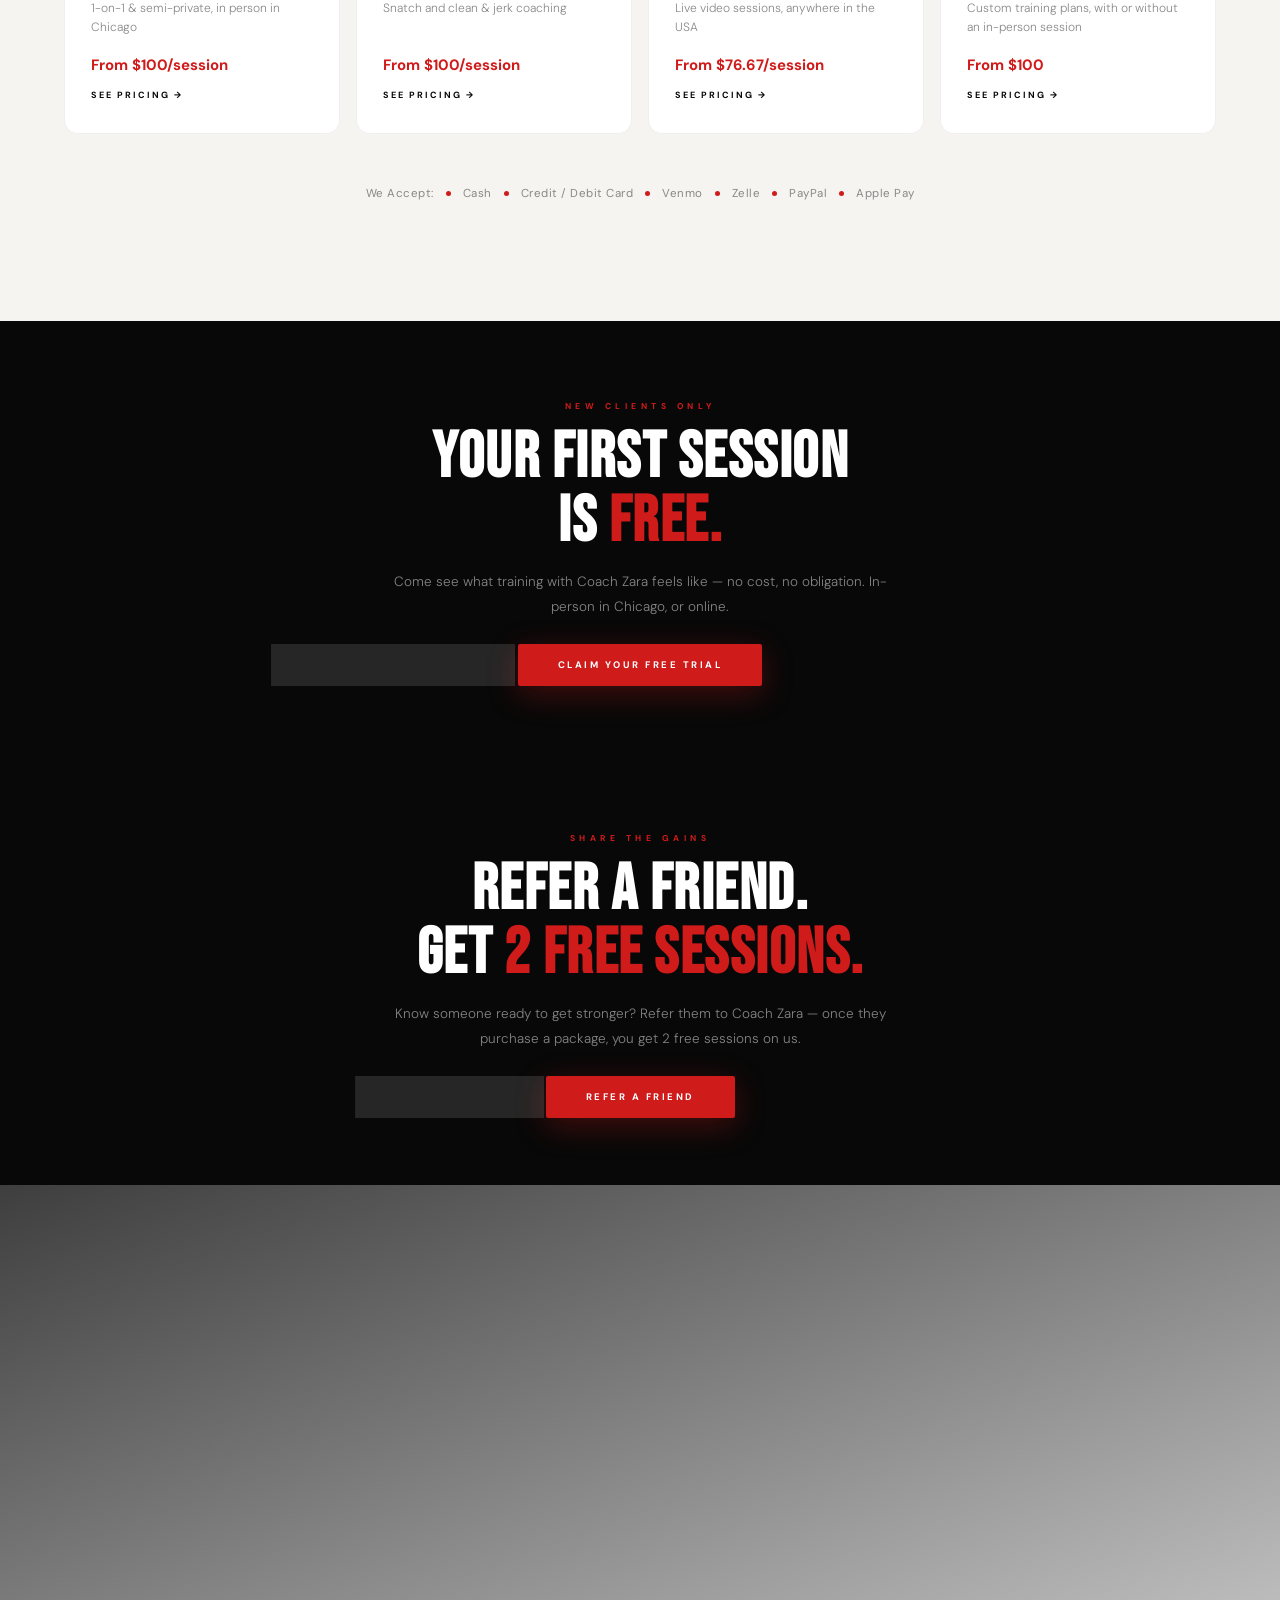
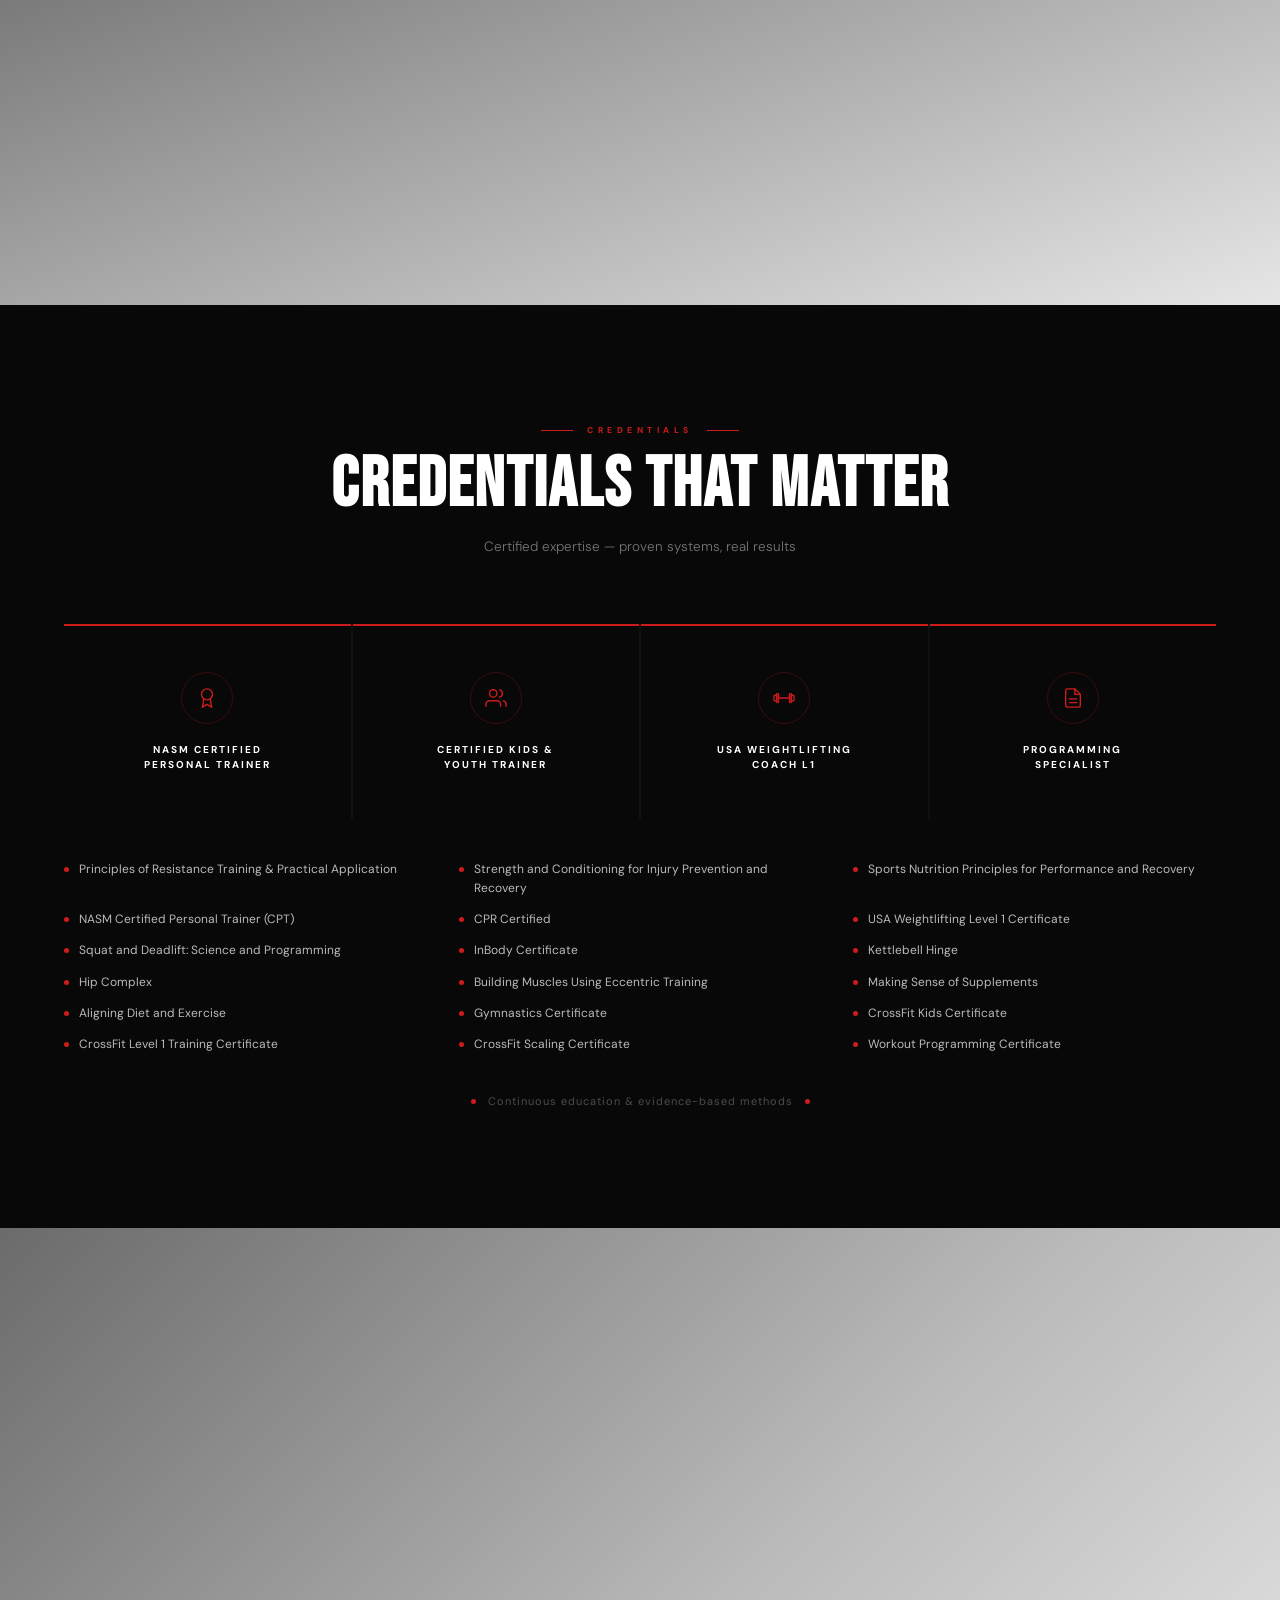
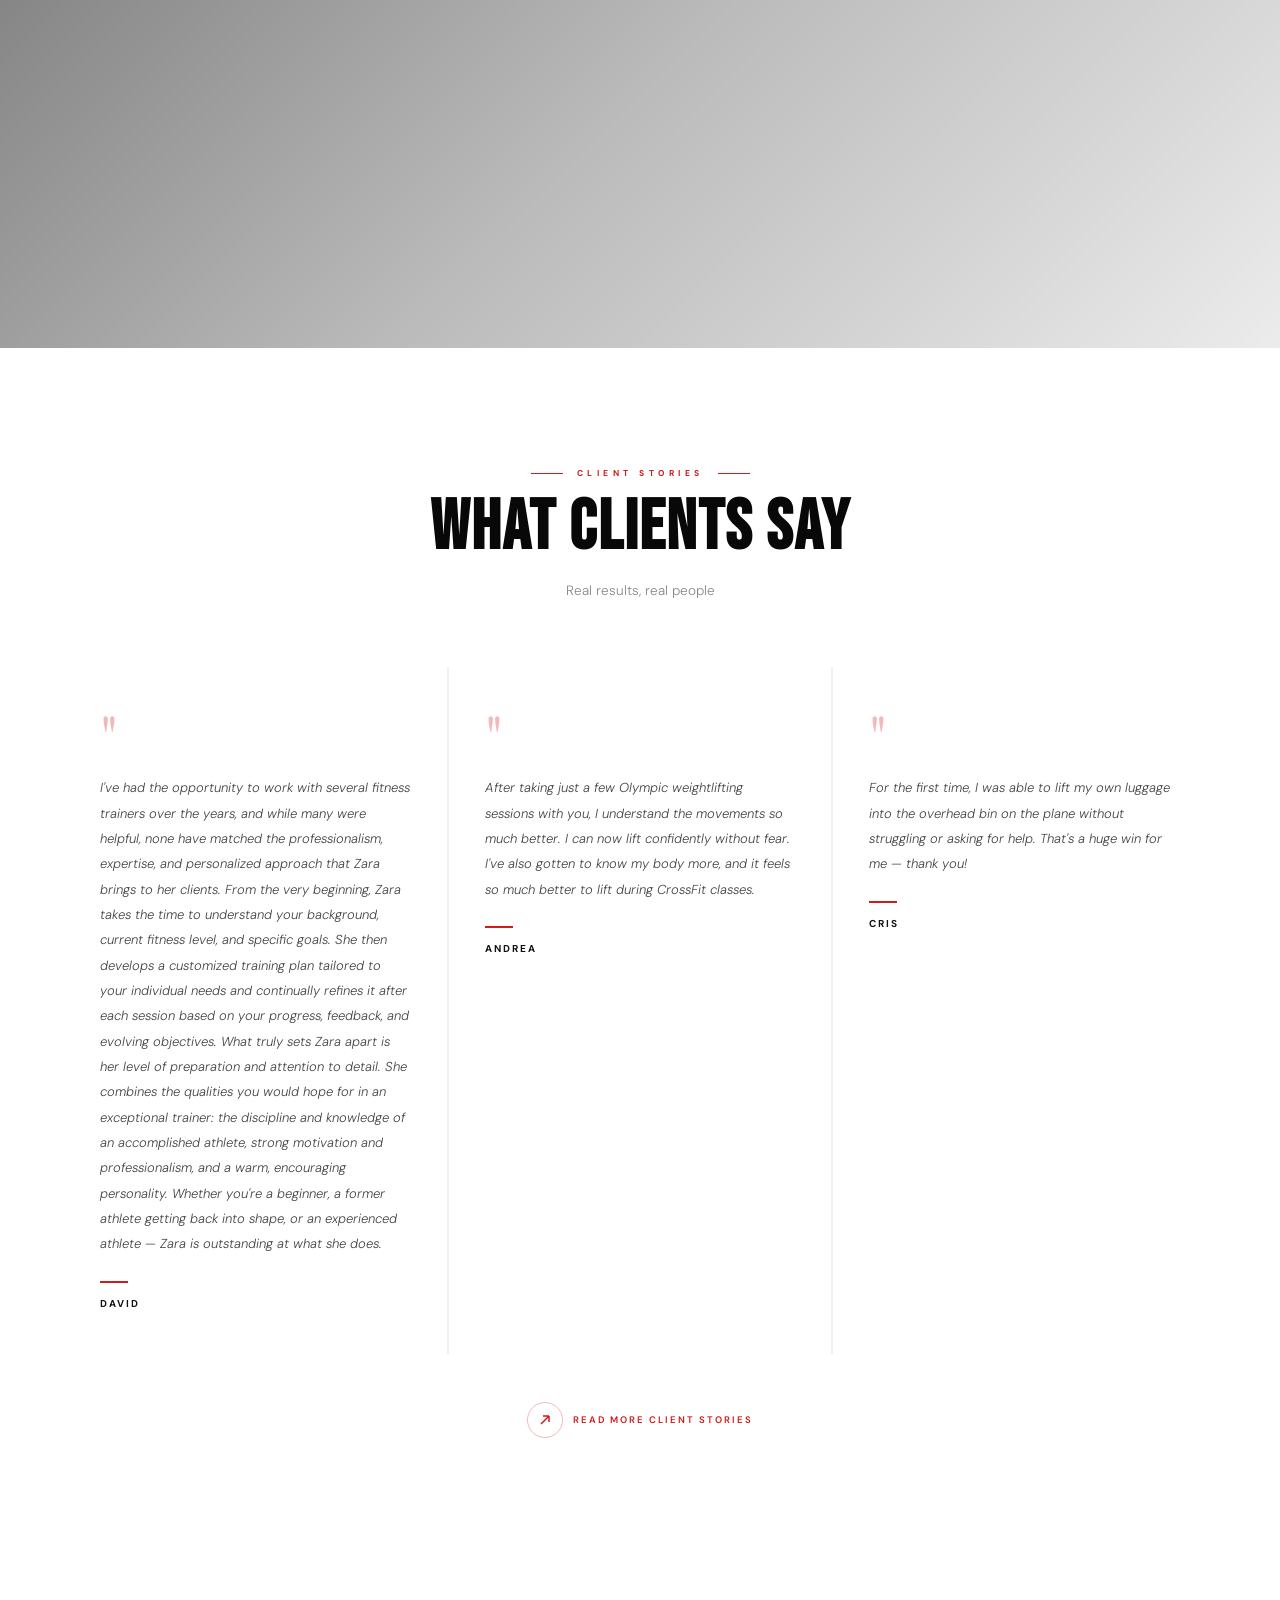
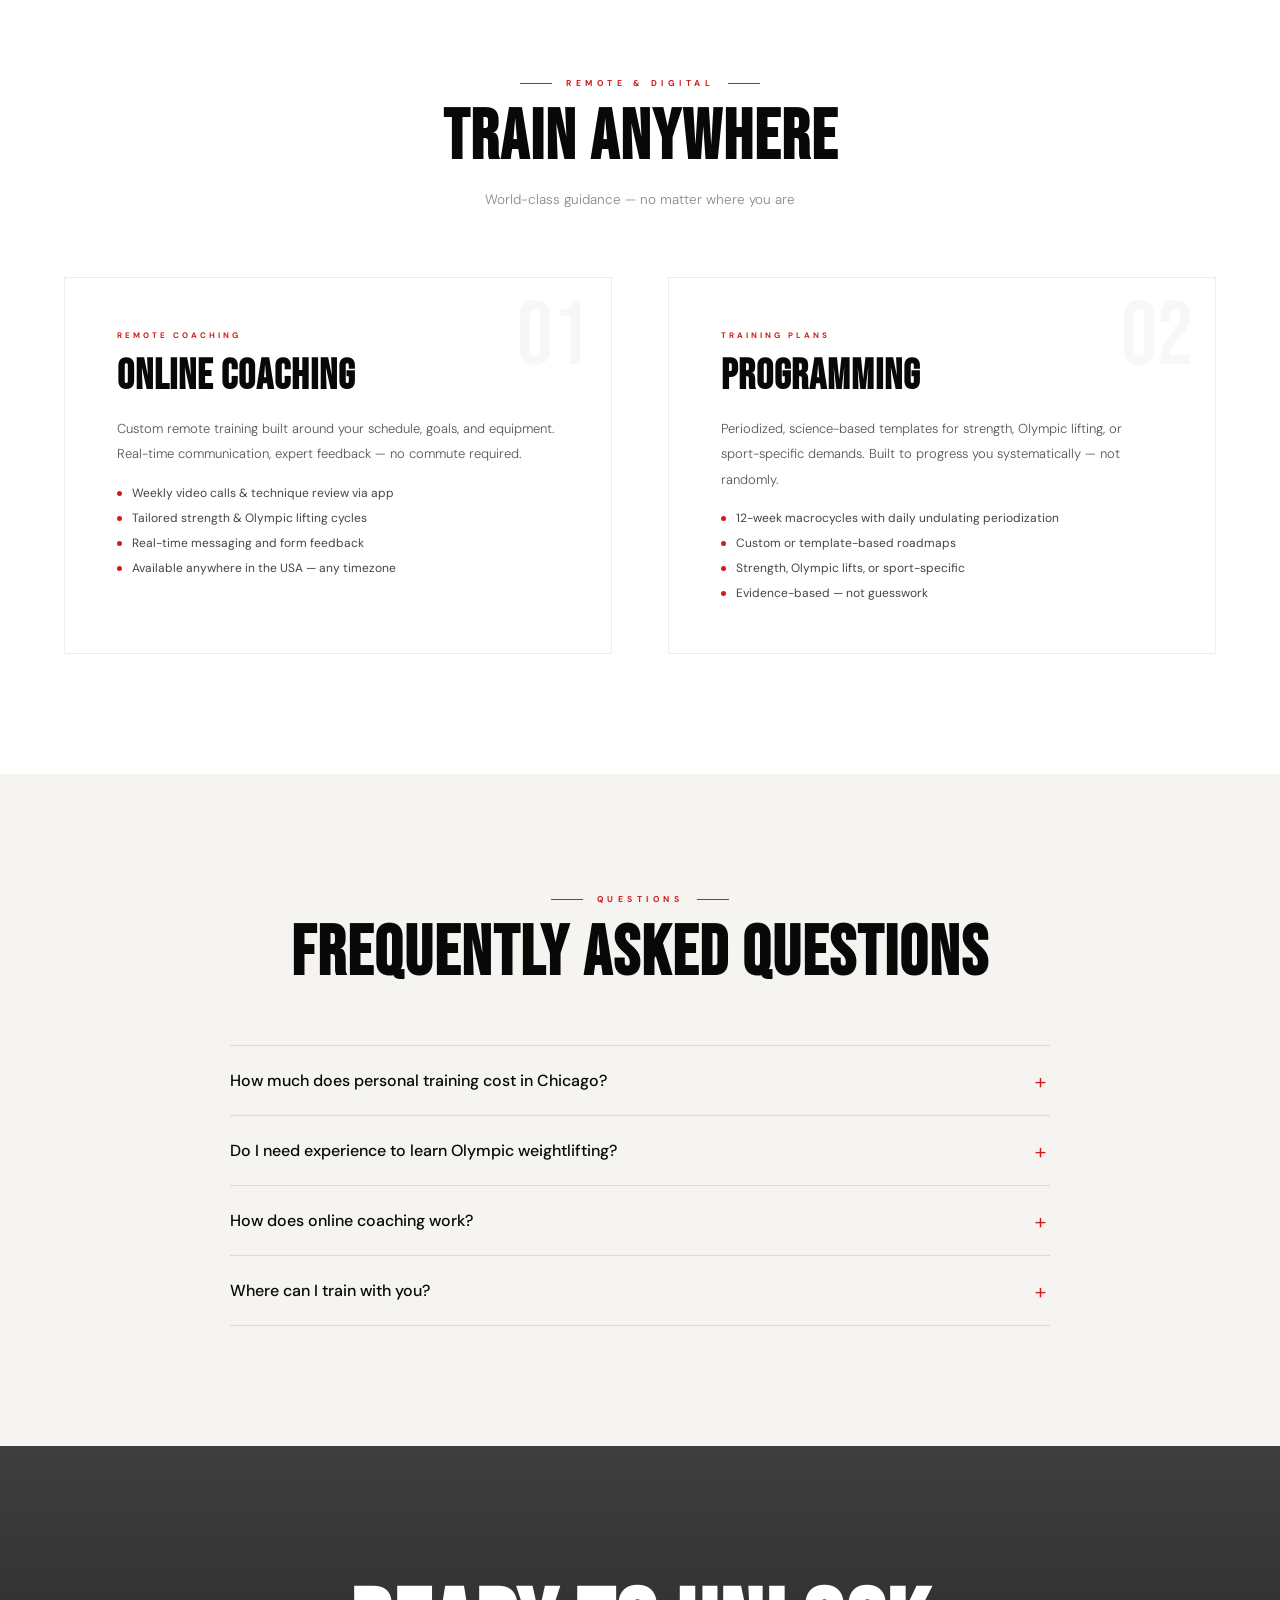
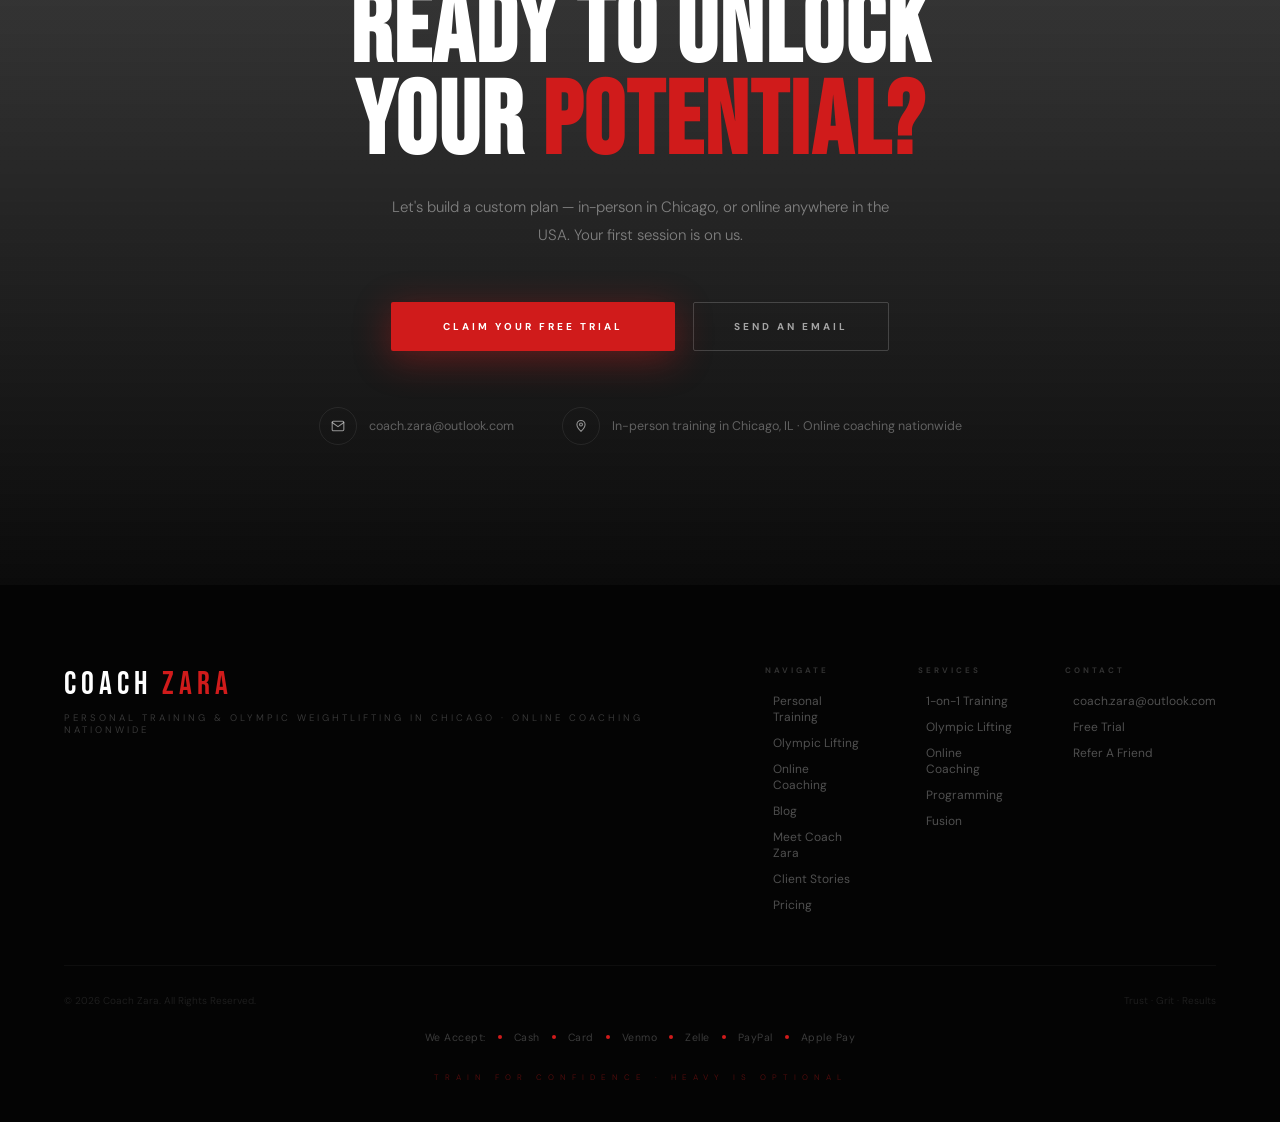
==== commit a96bee64: "Add files via upload" ====
--- a/index.html
+++ b/index.html
@@ -103,7 +103,8 @@
     <li><a href='/online-coaching'>Online Coaching</a></li>
     <li><a href='/blog'>Blog</a></li>
     <li><a href='/#pricing'>Pricing</a></li>
-    <li><a href='/about'>About</a></li>
+    <li><a href='/about'>Meet Coach Zara</a></li>
+    <li><a href='/client-stories'>Client Stories</a></li>
     <li><a href='/#contact'>Contact</a></li>
   </ul>
   <a class='nav-cta' href='/#trial'>Free Trial</a>
@@ -205,17 +206,8 @@
     <div class="rv-r">
       <div class="about-eyebrow">The Coach — Chicago, IL</div>
       <h2 class="about-h">MEET COACH ZARA</h2>
-      <p class="about-p">I'm a Chicago-based personal trainer and USA Weightlifting certified coach, working with in-person clients across the city and online clients anywhere in the USA. I coach group classes and personal training, and from day one I've tried to treat every client the way I'd want to be treated — with patience, honesty, and real attention to detail. Nothing about your program is generic; every session and every rep is coached with intention.</p>
-      <p class="about-p">The results my clients get are what prove I'm worth trusting — but that's never just me. It's teamwork. I'll always do my part, session after session, but you have to show up, stay consistent, and follow the nutrition it takes to get the results you actually want.</p>
-      <div class="about-quote">
-        <p>"I do my part. You bring the consistency. Together, that's what gets results."</p>
-      </div>
-      <div class="about-stats">
-        <div class="about-stat"><div class="about-stat-num">18</div><div class="about-stat-lbl">Certifications</div></div>
-        <div class="about-stat"><div class="about-stat-num">1-on-1</div><div class="about-stat-lbl">& Group Coaching</div></div>
-        <div class="about-stat"><div class="about-stat-num">100%</div><div class="about-stat-lbl">Detail-Focused</div></div>
-      </div>
-      <div style="margin-top:28px;"><a class='btn-ghost' href='/about' style='color:var(--red);'><div class="bgarr" style="border-color:rgba(208,27,27,.3);"><svg width="12" height="12" viewBox="0 0 12 12" fill="none" stroke="#D01B1B" stroke-width="1.5"><path d="M2 10L10 2M10 2H4M10 2V8"/></svg></div>Read Full Bio & Credentials</a></div>
+      <p class="about-p">I'm a Chicago-based personal trainer and USA Weightlifting certified coach, working with clients in person across the city and online anywhere in the USA. Nothing about your program is generic — every session and every rep is coached with patience, honesty, and real attention to detail.</p>
+      <div style="margin-top:28px;"><a class='btn-ghost' href='/about' style='color:var(--red);'><div class="bgarr" style="border-color:rgba(208,27,27,.3);"><svg width="12" height="12" viewBox="0 0 12 12" fill="none" stroke="#D01B1B" stroke-width="1.5"><path d="M2 10L10 2M10 2H4M10 2V8"/></svg></div>Meet Coach Zara</a></div>
     </div>
   </div>
 </section>
@@ -224,115 +216,13 @@
 <section class="pricing" id="pricing">
   <div class="seyebrow rv"><div class="ey-line"></div><span class="ey-txt">Investment</span><div class="ey-line"></div></div>
   <h2 class="sh2 dark rv">PRICING</h2>
-  <p class="ssub dark rv">Transparent packages for every service — no hidden fees</p>
-
-  <div class="price-grid">
-
-    <!-- In-Person Personal Training -->
-    <div class="price-card rv d1">
-      <div class="price-icon"><svg width="20" height="20" viewBox="0 0 24 24" fill="none" stroke-width="1.8" stroke-linecap="round" stroke-linejoin="round"><path d="M17 21v-2a4 4 0 00-4-4H5a4 4 0 00-4 4v2"/><circle cx="9" cy="7" r="4"/><path d="M23 21v-2a4 4 0 00-3-3.87M16 3.13a4 4 0 010 7.75"/></svg></div>
-      <div class="price-tag">1-on-1 Personal Training</div>
-      <h3 class="price-h">IN-PERSON TRAINING</h3>
-      <p class="price-note">60-minute in-person sessions at your gym in Chicago</p>
-      <table class="price-table">
-        <tr><th>Package</th><th>Total Price</th><th>Per Session</th><th>Savings</th></tr>
-        <tr><td class="pt-pkg">Single Session</td><td class="pt-price">$125</td><td>$125</td><td>–</td></tr>
-        <tr><td class="pt-pkg">10 Sessions</td><td class="pt-price">$1,000</td><td>$100</td><td class="pt-save">Save $250</td></tr>
-        <tr><td class="pt-pkg">15 Sessions</td><td class="pt-price">$1,500</td><td>$100</td><td class="pt-save">+1 Free Session (a $100 value)</td></tr>
-        <tr class="pt-best"><td class="pt-pkg">20 Sessions<span class="pt-badge">Best Value</span></td><td class="pt-price">$2,000</td><td>$100</td><td class="pt-save">+2 Free Sessions (a $200 value)</td></tr>
-      </table>
-      <p class="price-fine">All packages expire 6 months from purchase. Includes a complimentary movement assessment with your first session and weekly check-ins for accountability.</p>
-    </div>
-
-    <!-- Semi-Private Training -->
-    <div class="price-card rv d2">
-      <div class="price-icon"><svg width="20" height="20" viewBox="0 0 24 24" fill="none" stroke-width="1.8" stroke-linecap="round" stroke-linejoin="round"><circle cx="9" cy="7" r="4"/><circle cx="17" cy="7" r="3"/><path d="M1 21v-2a4 4 0 014-4h4a4 4 0 014 4v2"/><path d="M16 21v-2a4 4 0 00-3-3.87"/></svg></div>
-      <div class="price-tag">Semi-Private Training</div>
-      <h3 class="price-h">SEMI-PRIVATE</h3>
-      <p class="price-note">60-minute small-group sessions at your gym in Chicago</p>
-      <table class="price-table">
-        <tr><th>Package</th><th>Total Price</th><th>Per Session</th><th>Savings</th></tr>
-        <tr><td class="pt-pkg">Single Session</td><td class="pt-price">$150</td><td>$150</td><td>–</td></tr>
-        <tr><td class="pt-pkg">10 Sessions</td><td class="pt-price">$1,400</td><td>$140</td><td class="pt-save">Save $100</td></tr>
-        <tr class="pt-best"><td class="pt-pkg">15 Sessions<span class="pt-badge">Best Value</span></td><td class="pt-price">$1,800</td><td>$120</td><td class="pt-save">Save $450</td></tr>
-      </table>
-      <p class="price-fine">Train with a partner or small group while getting personalized coaching and attention.</p>
-    </div>
-
-    <!-- Olympic Weightlifting -->
-    <div class="price-card rv d2">
-      <div class="price-icon"><svg width="20" height="20" viewBox="0 0 24 24" fill="none" stroke-width="1.8" stroke-linecap="round" stroke-linejoin="round"><line x1="6" y1="12" x2="18" y2="12"/><rect x="1" y="9" width="3" height="6" rx="1"/><rect x="4" y="7" width="2" height="10" rx="1"/><rect x="18" y="7" width="2" height="10" rx="1"/><rect x="20" y="9" width="3" height="6" rx="1"/></svg></div>
-      <div class="price-tag">1-on-1 Coaching · In-Person</div>
-      <h3 class="price-h">OLYMPIC WEIGHTLIFTING</h3>
-      <p class="price-note">Premium specialized coaching</p>
-      <table class="price-table">
-        <tr><th>Package</th><th>Total Price</th><th>Per Session</th><th>Savings</th></tr>
-        <tr><td class="pt-pkg">Single Session</td><td class="pt-price">$125</td><td>$125</td><td>–</td></tr>
-        <tr><td class="pt-pkg">10 Sessions</td><td class="pt-price">$1,000</td><td>$100</td><td class="pt-save">Save $250</td></tr>
-        <tr class="pt-best"><td class="pt-pkg">15 Sessions<span class="pt-badge">Best Value</span></td><td class="pt-price">$1,500</td><td>$100</td><td class="pt-save">+1 Free Session (a $100 value)</td></tr>
-      </table>
-      <p class="price-fine">Includes barbell technique analysis, video feedback, and competition prep if applicable.</p>
-    </div>
-
-    <!-- Online Coaching -->
-    <div class="price-card rv d1">
-      <div class="price-icon"><svg width="20" height="20" viewBox="0 0 24 24" fill="none" stroke-width="1.8" stroke-linecap="round" stroke-linejoin="round"><rect x="2" y="3" width="20" height="14" rx="2"/><line x1="8" y1="21" x2="16" y2="21"/><line x1="12" y1="17" x2="12" y2="21"/></svg></div>
-      <div class="price-tag">Online Coaching</div>
-      <h3 class="price-h">ONLINE COACHING</h3>
-      <p class="price-note">Remote sessions, available anywhere in the USA</p>
-      <table class="price-table">
-        <tr><th>Package</th><th>Total Price</th><th>Per Session</th><th>Savings</th></tr>
-        <tr><td class="pt-pkg">Single Session</td><td class="pt-price">$85</td><td>$85</td><td>–</td></tr>
-        <tr><td class="pt-pkg">10 Sessions</td><td class="pt-price">$800</td><td>$80</td><td class="pt-save">+1 Free Session (a $80 value)</td></tr>
-        <tr class="pt-best"><td class="pt-pkg">15 Sessions<span class="pt-badge">Best Value</span></td><td class="pt-price">$1,150</td><td>$76.67</td><td class="pt-save">+2 Free Sessions (a $153.33 value)</td></tr>
-      </table>
-      <p class="price-fine">Live video sessions over FaceTime, WhatsApp, or Zoom — all you need is access to free weight equipment.</p>
-    </div>
-
-    <!-- Programming Only -->
-    <div class="price-card rv d2">
-      <div class="price-icon"><svg width="20" height="20" viewBox="0 0 24 24" fill="none" stroke-width="1.8" stroke-linecap="round" stroke-linejoin="round"><path d="M14 2H6a2 2 0 00-2 2v16a2 2 0 002 2h12a2 2 0 002-2V8z"/><polyline points="14 2 14 8 20 8"/><line x1="16" y1="13" x2="8" y2="13"/><line x1="16" y1="17" x2="8" y2="17"/></svg></div>
-      <div class="price-tag">Programming</div>
-      <h3 class="price-h">PROGRAMMING-ONLY</h3>
-      <p class="price-note">No coaching — plan only</p>
-      <table class="price-table">
-        <tr><th>Duration</th><th>Price</th><th>Savings</th></tr>
-        <tr><td class="pt-pkg">4 Weeks</td><td class="pt-price">$100</td><td>–</td></tr>
-        <tr><td class="pt-pkg">8 Weeks</td><td class="pt-price">$175</td><td class="pt-save">Save $25</td></tr>
-        <tr class="pt-best"><td class="pt-pkg">12 Weeks<span class="pt-badge">Best Value</span></td><td class="pt-price">$240</td><td class="pt-save">Save $60</td></tr>
-      </table>
-      <p class="price-fine">A custom training plan, delivered via app — no ongoing coaching included.</p>
-    </div>
-
-    <!-- Fusion -->
-    <div class="price-card full rv d3">
-      <div class="price-icon"><svg width="20" height="20" viewBox="0 0 24 24" fill="none" stroke-width="1.8" stroke-linecap="round" stroke-linejoin="round"><path d="M8 12h8M12 8v8"/><circle cx="12" cy="12" r="10"/></svg></div>
-      <div class="price-tag">Fusion</div>
-      <h3 class="price-h">1 IN-PERSON SESSION + 12-WEEK PROGRAMMING</h3>
-      <p class="price-note">The best of both worlds — an in-person assessment/form check followed by 12 weeks of remote programming support</p>
-      <div class="tier-grid two">
-        <div class="tier">
-          <div class="tier-name">Fusion — Standard</div>
-          <div class="tier-price">$350</div>
-          <ul class="tier-list">
-            <li>1 in-person session at your gym</li>
-            <li>12-week custom programming plan, delivered via app</li>
-            <li>No ongoing coaching</li>
-          </ul>
-        </div>
-        <div class="tier popular">
-          <div class="tier-badge">Most Popular</div>
-          <div class="tier-name">Fusion — Premium</div>
-          <div class="tier-price">$500</div>
-          <ul class="tier-list">
-            <li>1 in-person session at your gym</li>
-            <li>12-week custom programming plan</li>
-            <li>Bi-weekly check-ins and form review</li>
-          </ul>
-        </div>
-      </div>
-    </div>
-
+  <p class="ssub dark rv">Choose a service to see its packages and prices</p>
+
+  <div class="price-links rv">
+    <a class="price-link" href="/personal-training-chicago#pricing"><span class="pl-name">Personal Training</span><span class="pl-desc">1-on-1 &amp; semi-private, in person in Chicago</span><span class="pl-from">From $100/session</span><span class="pl-cta">See pricing →</span></a>
+    <a class="price-link" href="/olympic-weightlifting-chicago#pricing"><span class="pl-name">Olympic Weightlifting</span><span class="pl-desc">Snatch and clean &amp; jerk coaching</span><span class="pl-from">From $100/session</span><span class="pl-cta">See pricing →</span></a>
+    <a class="price-link" href="/online-coaching#pricing"><span class="pl-name">Online Coaching</span><span class="pl-desc">Live video sessions, anywhere in the USA</span><span class="pl-from">From $76.67/session</span><span class="pl-cta">See pricing →</span></a>
+    <a class="price-link" href="/online-coaching#pricing"><span class="pl-name">Programming &amp; Fusion</span><span class="pl-desc">Custom training plans, with or without an in-person session</span><span class="pl-from">From $100</span><span class="pl-cta">See pricing →</span></a>
   </div>
 
   <div class="price-payment rv">
@@ -433,96 +323,27 @@
 
     <div class="rv d1" style="background:#fff;padding:44px 36px;position:relative;">
       <div style="font-size:60px;font-family:'Playfair Display',serif;color:var(--red);line-height:.8;margin-bottom:16px;opacity:.3;">"</div>
-      <p style="font-size:13px;color:#444;line-height:1.95;font-weight:300;font-style:italic;margin-bottom:24px;">Torture. Zara will bring you torture. The kind you love, pay for, and keep coming back for more of.</p>
-      <div style="width:28px;height:2px;background:var(--red);margin-bottom:14px;"></div>
-      <div style="font-size:10px;font-weight:700;letter-spacing:2px;text-transform:uppercase;color:#111;">Jessica</div>
-    </div>
-
-    <div class="rv d2" style="background:#fff;padding:44px 36px;position:relative;grid-row:span 2;">
-      <div style="font-size:60px;font-family:'Playfair Display',serif;color:var(--red);line-height:.8;margin-bottom:16px;opacity:.3;">"</div>
       <p style="font-size:13px;color:#444;line-height:1.95;font-weight:300;font-style:italic;margin-bottom:24px;">I've had the opportunity to work with several fitness trainers over the years, and while many were helpful, none have matched the professionalism, expertise, and personalized approach that Zara brings to her clients. From the very beginning, Zara takes the time to understand your background, current fitness level, and specific goals. She then develops a customized training plan tailored to your individual needs and continually refines it after each session based on your progress, feedback, and evolving objectives. What truly sets Zara apart is her level of preparation and attention to detail. She combines the qualities you would hope for in an exceptional trainer: the discipline and knowledge of an accomplished athlete, strong motivation and professionalism, and a warm, encouraging personality. Whether you're a beginner, a former athlete getting back into shape, or an experienced athlete — Zara is outstanding at what she does.</p>
       <div style="width:28px;height:2px;background:var(--red);margin-bottom:14px;"></div>
       <div style="font-size:10px;font-weight:700;letter-spacing:2px;text-transform:uppercase;color:#111;">David</div>
     </div>
 
+    <div class="rv d2" style="background:#fff;padding:44px 36px;position:relative;">
+      <div style="font-size:60px;font-family:'Playfair Display',serif;color:var(--red);line-height:.8;margin-bottom:16px;opacity:.3;">"</div>
+      <p style="font-size:13px;color:#444;line-height:1.95;font-weight:300;font-style:italic;margin-bottom:24px;">After taking just a few Olympic weightlifting sessions with you, I understand the movements so much better. I can now lift confidently without fear. I've also gotten to know my body more, and it feels so much better to lift during CrossFit classes.</p>
+      <div style="width:28px;height:2px;background:var(--red);margin-bottom:14px;"></div>
+      <div style="font-size:10px;font-weight:700;letter-spacing:2px;text-transform:uppercase;color:#111;">Andrea</div>
+    </div>
+
     <div class="rv d3" style="background:#fff;padding:44px 36px;position:relative;">
-      <div style="font-size:60px;font-family:'Playfair Display',serif;color:var(--red);line-height:.8;margin-bottom:16px;opacity:.3;">"</div>
-      <p style="font-size:13px;color:#444;line-height:1.95;font-weight:300;font-style:italic;margin-bottom:24px;">I can really see the difference since training with you. I feel stronger, my mobility has improved, and I'm getting leaner. It's not just how I look — it's how I feel every day.</p>
-      <div style="width:28px;height:2px;background:var(--red);margin-bottom:14px;"></div>
-      <div style="font-size:10px;font-weight:700;letter-spacing:2px;text-transform:uppercase;color:#111;">Chloe</div>
-    </div>
-
-    <div class="rv d1" style="background:#fff;padding:44px 36px;position:relative;">
       <div style="font-size:60px;font-family:'Playfair Display',serif;color:var(--red);line-height:.8;margin-bottom:16px;opacity:.3;">"</div>
       <p style="font-size:13px;color:#444;line-height:1.95;font-weight:300;font-style:italic;margin-bottom:24px;">For the first time, I was able to lift my own luggage into the overhead bin on the plane without struggling or asking for help. That's a huge win for me — thank you!</p>
       <div style="width:28px;height:2px;background:var(--red);margin-bottom:14px;"></div>
       <div style="font-size:10px;font-weight:700;letter-spacing:2px;text-transform:uppercase;color:#111;">Cris</div>
     </div>
 
-    <div class="rv d2" style="background:#fff;padding:44px 36px;position:relative;">
-      <div style="font-size:60px;font-family:'Playfair Display',serif;color:var(--red);line-height:.8;margin-bottom:16px;opacity:.3;">"</div>
-      <p style="font-size:13px;color:#444;line-height:1.95;font-weight:300;font-style:italic;margin-bottom:24px;">Thank you for being so patient and understanding with us. You never made us feel bad about where we were starting from. That kindness made all the difference.</p>
-      <div style="width:28px;height:2px;background:var(--red);margin-bottom:14px;"></div>
-      <div style="font-size:10px;font-weight:700;letter-spacing:2px;text-transform:uppercase;color:#111;">Michael & Jennifer</div>
-    </div>
-
-    <div class="rv d3" style="background:#fff;padding:44px 36px;position:relative;">
-      <div style="font-size:60px;font-family:'Playfair Display',serif;color:var(--red);line-height:.8;margin-bottom:16px;opacity:.3;">"</div>
-      <p style="font-size:13px;color:#444;line-height:1.95;font-weight:300;font-style:italic;margin-bottom:24px;">After taking just a few Olympic weightlifting sessions with you, I understand the movements so much better. I can now lift confidently without fear. I've also gotten to know my body more, and it feels so much better to lift during CrossFit classes.</p>
-      <div style="width:28px;height:2px;background:var(--red);margin-bottom:14px;"></div>
-      <div style="font-size:10px;font-weight:700;letter-spacing:2px;text-transform:uppercase;color:#111;">Andrea</div>
-    </div>
-
-    <div class="rv d1" style="background:#fff;padding:44px 36px;position:relative;">
-      <div style="font-size:60px;font-family:'Playfair Display',serif;color:var(--red);line-height:.8;margin-bottom:16px;opacity:.3;">"</div>
-      <p style="font-size:13px;color:#444;line-height:1.95;font-weight:300;font-style:italic;margin-bottom:24px;">The best trainer ever. I saw a lot of difference in short amount of time.</p>
-      <div style="font-size:9px;letter-spacing:2px;color:var(--red);margin-bottom:10px;">★★★★★ GOOGLE REVIEW</div>
-      <div style="font-size:10px;font-weight:700;letter-spacing:2px;text-transform:uppercase;color:#111;">Theexplorer</div>
-    </div>
-
-    <div class="rv d2" style="background:#fff;padding:44px 36px;position:relative;grid-row:span 2;">
-      <div style="font-size:60px;font-family:'Playfair Display',serif;color:var(--red);line-height:.8;margin-bottom:16px;opacity:.3;">"</div>
-      <p style="font-size:13px;color:#444;line-height:1.95;font-weight:300;font-style:italic;margin-bottom:24px;">Zara is the best of the best and everything you would want in a personal trainer. She pushes you while cheering you on, challenges you while always remaining supportive. She is extremely knowledgeable and designs thoughtful circuits that work all of the major muscle groups. My husband and I train with Zara together and we've both made significant strides in our strength, mobility and stamina over the 6 months that we've been seeing her. And the icing on the cake is that Zara is an absolutely lovely person - smart, funny and a joy to be around. I could not recommend her more highly.</p>
-      <div style="font-size:9px;letter-spacing:2px;color:var(--red);margin-bottom:10px;">★★★★★ GOOGLE REVIEW</div>
-      <div style="font-size:10px;font-weight:700;letter-spacing:2px;text-transform:uppercase;color:#111;">Nancy London</div>
-    </div>
-
-    <div class="rv d3" style="background:#fff;padding:44px 36px;position:relative;">
-      <div style="font-size:60px;font-family:'Playfair Display',serif;color:var(--red);line-height:.8;margin-bottom:16px;opacity:.3;">"</div>
-      <p style="font-size:13px;color:#444;line-height:1.95;font-weight:300;font-style:italic;margin-bottom:24px;">Zara is exceptionally good at what she does. She's experienced, committed, knowledgeable, and so generous in what she brings to each session. I looked forward to every single time I got to work with her.</p>
-      <div style="font-size:9px;letter-spacing:2px;color:var(--red);margin-bottom:10px;">★★★★★ GOOGLE REVIEW</div>
-      <div style="font-size:10px;font-weight:700;letter-spacing:2px;text-transform:uppercase;color:#111;">Kimo Frederiksen</div>
-    </div>
-
-    <div class="rv d1" style="background:#fff;padding:44px 36px;position:relative;">
-      <div style="font-size:60px;font-family:'Playfair Display',serif;color:var(--red);line-height:.8;margin-bottom:16px;opacity:.3;">"</div>
-      <p style="font-size:13px;color:#444;line-height:1.95;font-weight:300;font-style:italic;margin-bottom:24px;">I've had a great experience working with Zara. She is knowledgeable, motivating, and genuinely invested in helping me reach my goals. Every session is challenging without being overwhelming, and tailored to my fitness level and needs. I've noticed real progress in my strength, confidence, and overall fitness. I highly recommend Zara to anyone looking for a trainer who is supportive, professional, and committed. Just be ready to get your butt kicked, in the healthiest way!</p>
-      <div style="font-size:9px;letter-spacing:2px;color:var(--red);margin-bottom:10px;">★★★★★ GOOGLE REVIEW</div>
-      <div style="font-size:10px;font-weight:700;letter-spacing:2px;text-transform:uppercase;color:#111;">Jessica McDwyer</div>
-    </div>
-
-    <div class="rv d2" style="background:#fff;padding:44px 36px;position:relative;">
-      <div style="font-size:60px;font-family:'Playfair Display',serif;color:var(--red);line-height:.8;margin-bottom:16px;opacity:.3;">"</div>
-      <p style="font-size:13px;color:#444;line-height:1.95;font-weight:300;font-style:italic;margin-bottom:24px;">Absolutely stellar coach. I've known and worked with Coach Zara for years and I know that she can help you find a way to meet your fitness goals with patience, knowledge, skill, and grace.</p>
-      <div style="font-size:9px;letter-spacing:2px;color:var(--red);margin-bottom:10px;">★★★★★ GOOGLE REVIEW</div>
-      <div style="font-size:10px;font-weight:700;letter-spacing:2px;text-transform:uppercase;color:#111;">Adeh DeSandies</div>
-    </div>
-
-    <div class="rv d3" style="background:#fff;padding:44px 36px;position:relative;grid-row:span 2;">
-      <div style="font-size:60px;font-family:'Playfair Display',serif;color:var(--red);line-height:.8;margin-bottom:16px;opacity:.3;">"</div>
-      <p style="font-size:13px;color:#444;line-height:1.95;font-weight:300;font-style:italic;margin-bottom:24px;">In my opinion, Zara is a personal fitness trainer every woman could benefit from. She uses a more holistic approach, building both her clients' physical strength and sense of self. Zara does an excellent job explaining form in a simple and precise manner with direct but gentle corrections along the way. Not only are her technical coaching skills adept but equally important and competent are her "soft skills." Zara's genuine nature of warmth, generosity, and drive are contagious. Her confidence in my growth and abilities helped instill self-confidence and appreciation for my growth as a person. If you are looking for a qualified and compassionate trainer who will physically challenge you in a caring and playful way, Zara is the trainer for you!</p>
-      <div style="font-size:9px;letter-spacing:2px;color:var(--red);margin-bottom:10px;">★★★★★ GOOGLE REVIEW</div>
-      <div style="font-size:10px;font-weight:700;letter-spacing:2px;text-transform:uppercase;color:#111;">Siobhan Gavagan</div>
-    </div>
-
-    <div class="rv d1" style="background:#fff;padding:44px 36px;position:relative;">
-      <div style="font-size:60px;font-family:'Playfair Display',serif;color:var(--red);line-height:.8;margin-bottom:16px;opacity:.3;">"</div>
-      <p style="font-size:13px;color:#444;line-height:1.95;font-weight:300;font-style:italic;margin-bottom:24px;">Zara is a wonderful trainer. She's thoughtful and always comes prepared with a plan for our workouts, while staying open to feedback and adjusting to what I need. She encourages me to make progress without ever being pushy or aggressive, and she makes every session enjoyable. It's clear she genuinely cares about her clients' progress and well-being. I would recommend her to anyone!</p>
-      <div style="font-size:9px;letter-spacing:2px;color:var(--red);margin-bottom:10px;">★★★★★ GOOGLE REVIEW</div>
-      <div style="font-size:10px;font-weight:700;letter-spacing:2px;text-transform:uppercase;color:#111;">Lan Yi</div>
-    </div>
-
-  </div>
+  </div>
+  <div class="rv" style="display:flex;justify-content:center;margin-top:48px;"><a class='btn-ghost' href='/client-stories' style='color:var(--red);'><div class="bgarr" style="border-color:rgba(208,27,27,.3);"><svg width="12" height="12" viewBox="0 0 12 12" fill="none" stroke="#D01B1B" stroke-width="1.5"><path d="M2 10L10 2M10 2H4M10 2V8"/></svg></div>Read More Client Stories</a></div>
 </section>
 
 <!-- ONLINE -->
@@ -572,7 +393,7 @@
     <div class="ft-top">
       <div><div class="ft-logo">COACH <span>ZARA</span></div><div class="ft-sub">Personal Training & Olympic Weightlifting in Chicago · Online Coaching Nationwide</div></div>
       <div class="ft-links">
-        <div class="ftc"><h5>Navigate</h5><ul><li><a href='/personal-training-chicago'>Personal Training</a></li><li><a href='/olympic-weightlifting-chicago'>Olympic Lifting</a></li><li><a href='/online-coaching'>Online Coaching</a></li><li><a href='/blog'>Blog</a></li><li><a href='/about'>About</a></li><li><a href="#pricing">Pricing</a></li></ul></div>
+        <div class="ftc"><h5>Navigate</h5><ul><li><a href='/personal-training-chicago'>Personal Training</a></li><li><a href='/olympic-weightlifting-chicago'>Olympic Lifting</a></li><li><a href='/online-coaching'>Online Coaching</a></li><li><a href='/blog'>Blog</a></li><li><a href='/about'>Meet Coach Zara</a></li><li><a href='/client-stories'>Client Stories</a></li><li><a href="#pricing">Pricing</a></li></ul></div>
         <div class="ftc"><h5>Services</h5><ul><li><a href="#services">1-on-1 Training</a></li><li><a href="#services">Olympic Lifting</a></li><li><a href="#services">Online Coaching</a></li><li><a href="#services">Programming</a></li><li><a href="#services">Fusion</a></li></ul></div>
         <div class="ftc"><h5>Contact</h5><ul><li><a href="mailto:coach.zara@outlook.com">coach.zara@outlook.com</a></li><li><a href="#trial">Free Trial</a></li><li><a href="#referral">Refer A Friend</a></li></ul></div>
       </div>
--- a/style.css
+++ b/style.css
@@ -42,6 +42,11 @@
 .nav-links a:hover{color:#fff;}
 nav.solid .nav-links a:hover{color:var(--blk);}
 .nav-links a:hover::after{transform:scaleX(1);}
+.nav-logo,.nav-links a,.nav-cta{white-space:nowrap;flex-shrink:0;}
+@media(max-width:1300px){.nav-links a{padding:0 9px;letter-spacing:1.5px;}.nav-links a::after{left:9px;right:9px;}}
+@media(max-width:1100px){.nav-links a{padding:0 6px;letter-spacing:1px;font-size:8.5px;}.nav-links a::after{left:6px;right:6px;}.nav-cta{padding:10px 16px;}}
+@media(max-width:1000px){.nav-cta{display:none;}}
+@media(max-width:860px){.nav-links{display:none;}.nav-cta{display:inline-block;}}
 .nav-cta{padding:10px 26px;background:var(--red);color:#fff;font-size:9px;letter-spacing:2.5px;font-weight:700;text-transform:uppercase;text-decoration:none;border-radius:2px;transition:background .25s,transform .2s;}
 .nav-cta:hover{background:#ff2020;transform:translateY(-1px);}
 
@@ -421,6 +426,15 @@
 .ft-tag2{text-align:center;margin-top:28px;}
 .ft-tag2 p{font-size:8px;letter-spacing:6px;text-transform:uppercase;color:rgba(208,27,27,.35);}
 
+/* homepage pricing overview (full tables live on each service page) */
+.price-links{display:grid;grid-template-columns:repeat(4,1fr);gap:16px;max-width:1240px;margin:64px auto 0;}
+.price-link{display:flex;flex-direction:column;background:var(--white);border:1px solid rgba(0,0,0,.06);border-radius:14px;padding:32px 26px;text-decoration:none;color:inherit;transition:transform .3s,box-shadow .3s,border-color .3s;}
+.price-link:hover{transform:translateY(-5px);box-shadow:0 26px 60px rgba(0,0,0,.09);border-color:rgba(208,27,27,.15);}
+.pl-name{font-family:'Bebas Neue',sans-serif;font-size:26px;letter-spacing:1px;color:var(--blk);line-height:1;}
+.pl-desc{font-size:12px;color:#888;font-weight:300;line-height:1.6;margin-top:10px;flex:1;}
+.pl-from{font-size:15px;font-weight:700;color:var(--red);margin-top:18px;}
+.pl-cta{font-size:9px;letter-spacing:2px;text-transform:uppercase;font-weight:700;color:var(--blk);margin-top:14px;}
+
 /* faq */
 .faq{background:var(--off);padding:120px 64px;}
 .faq-list{max-width:820px;margin:56px auto 0;border-top:1px solid rgba(0,0,0,.1);}
@@ -438,6 +452,7 @@
   nav,section,.cta-content,footer{padding-left:32px!important;padding-right:32px!important;}
   .svc-grid,.focus-grid,.certs-grid,.online-grid{grid-template-columns:1fr 1fr!important;}
   .cert-list{grid-template-columns:1fr 1fr;}
+  .price-links{grid-template-columns:1fr 1fr;}
   .about-grid{grid-template-columns:1fr!important;}
   .ft-top{flex-direction:column;}
   .scrub-text-layer,.hero{padding-left:32px!important;padding-right:32px!important;}
@@ -449,6 +464,7 @@
   .nav-links,.nav-cta{display:none!important;}
   .svc-grid,.focus-grid,.certs-grid,.online-grid{grid-template-columns:1fr!important;}
   .cert-list{grid-template-columns:1fr;}
+  .price-links{grid-template-columns:1fr;}
 }
 
 /* ══════════════════════════════════════════
